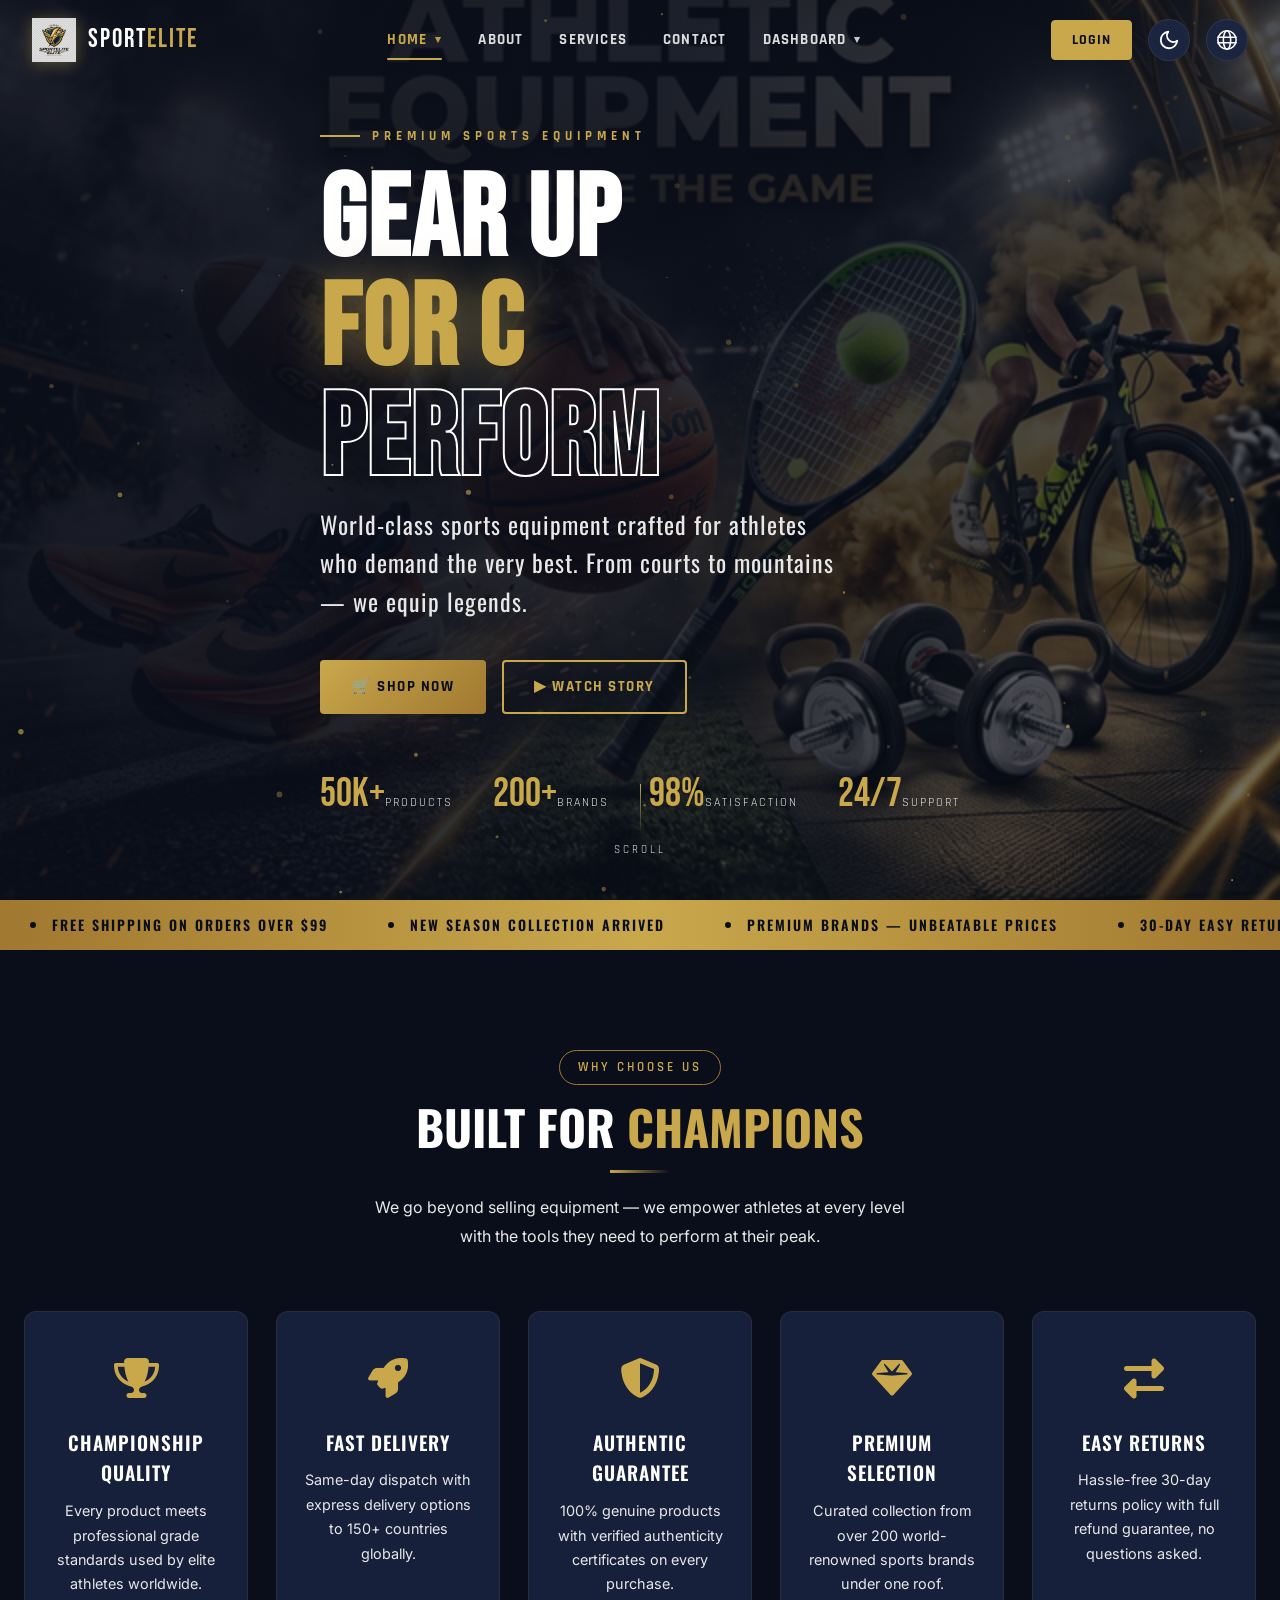
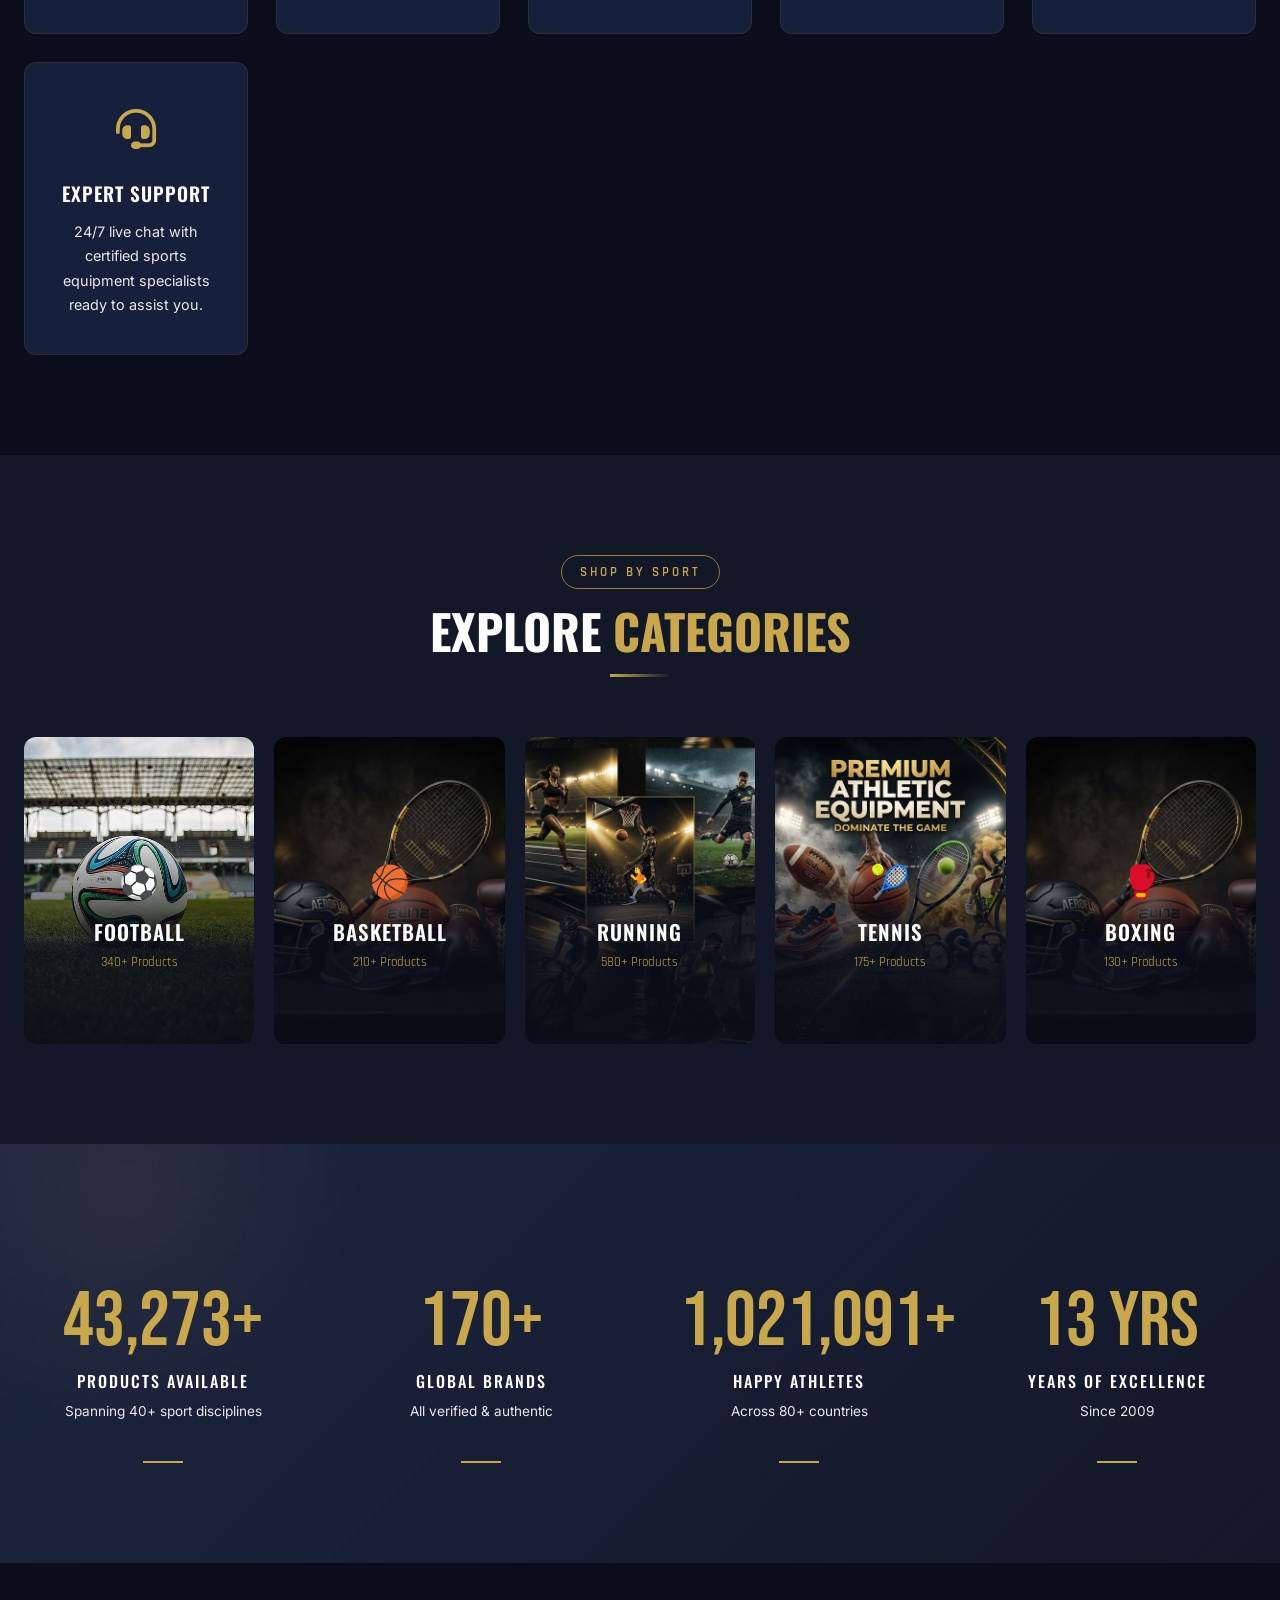
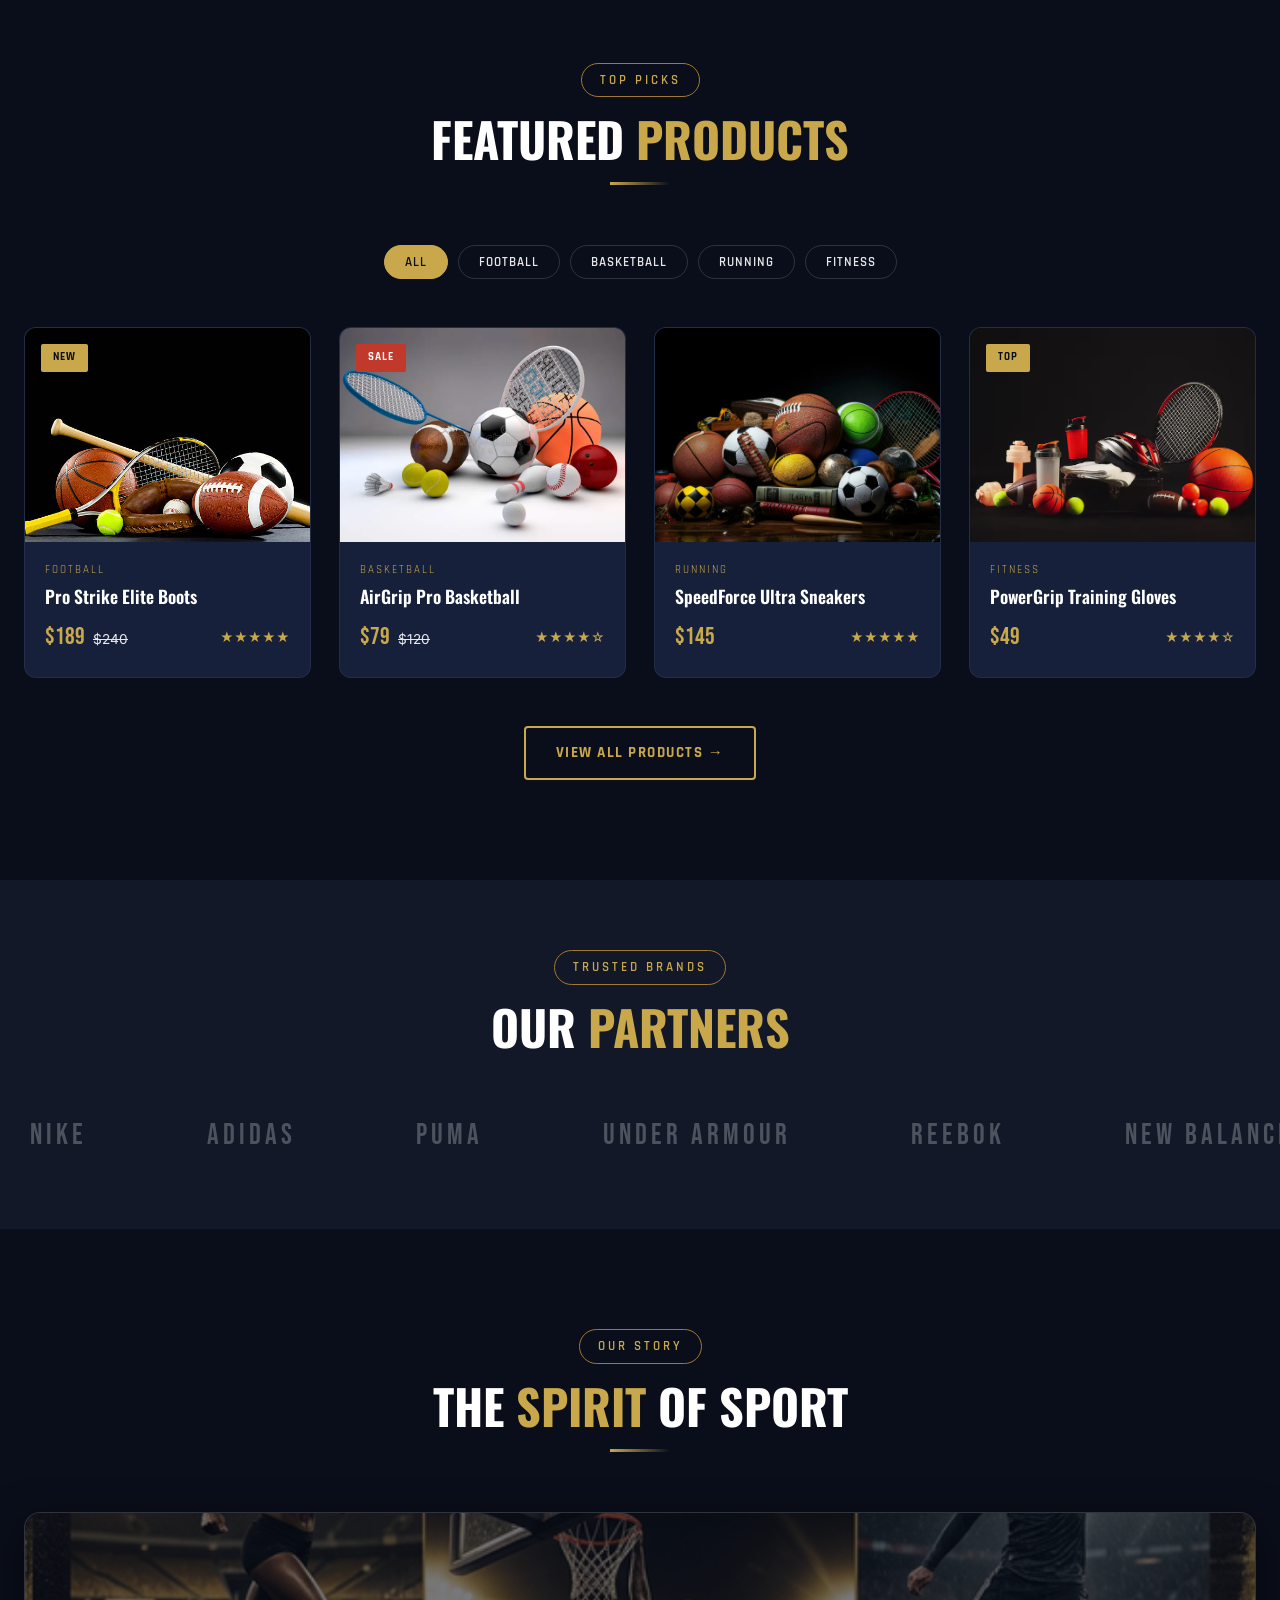
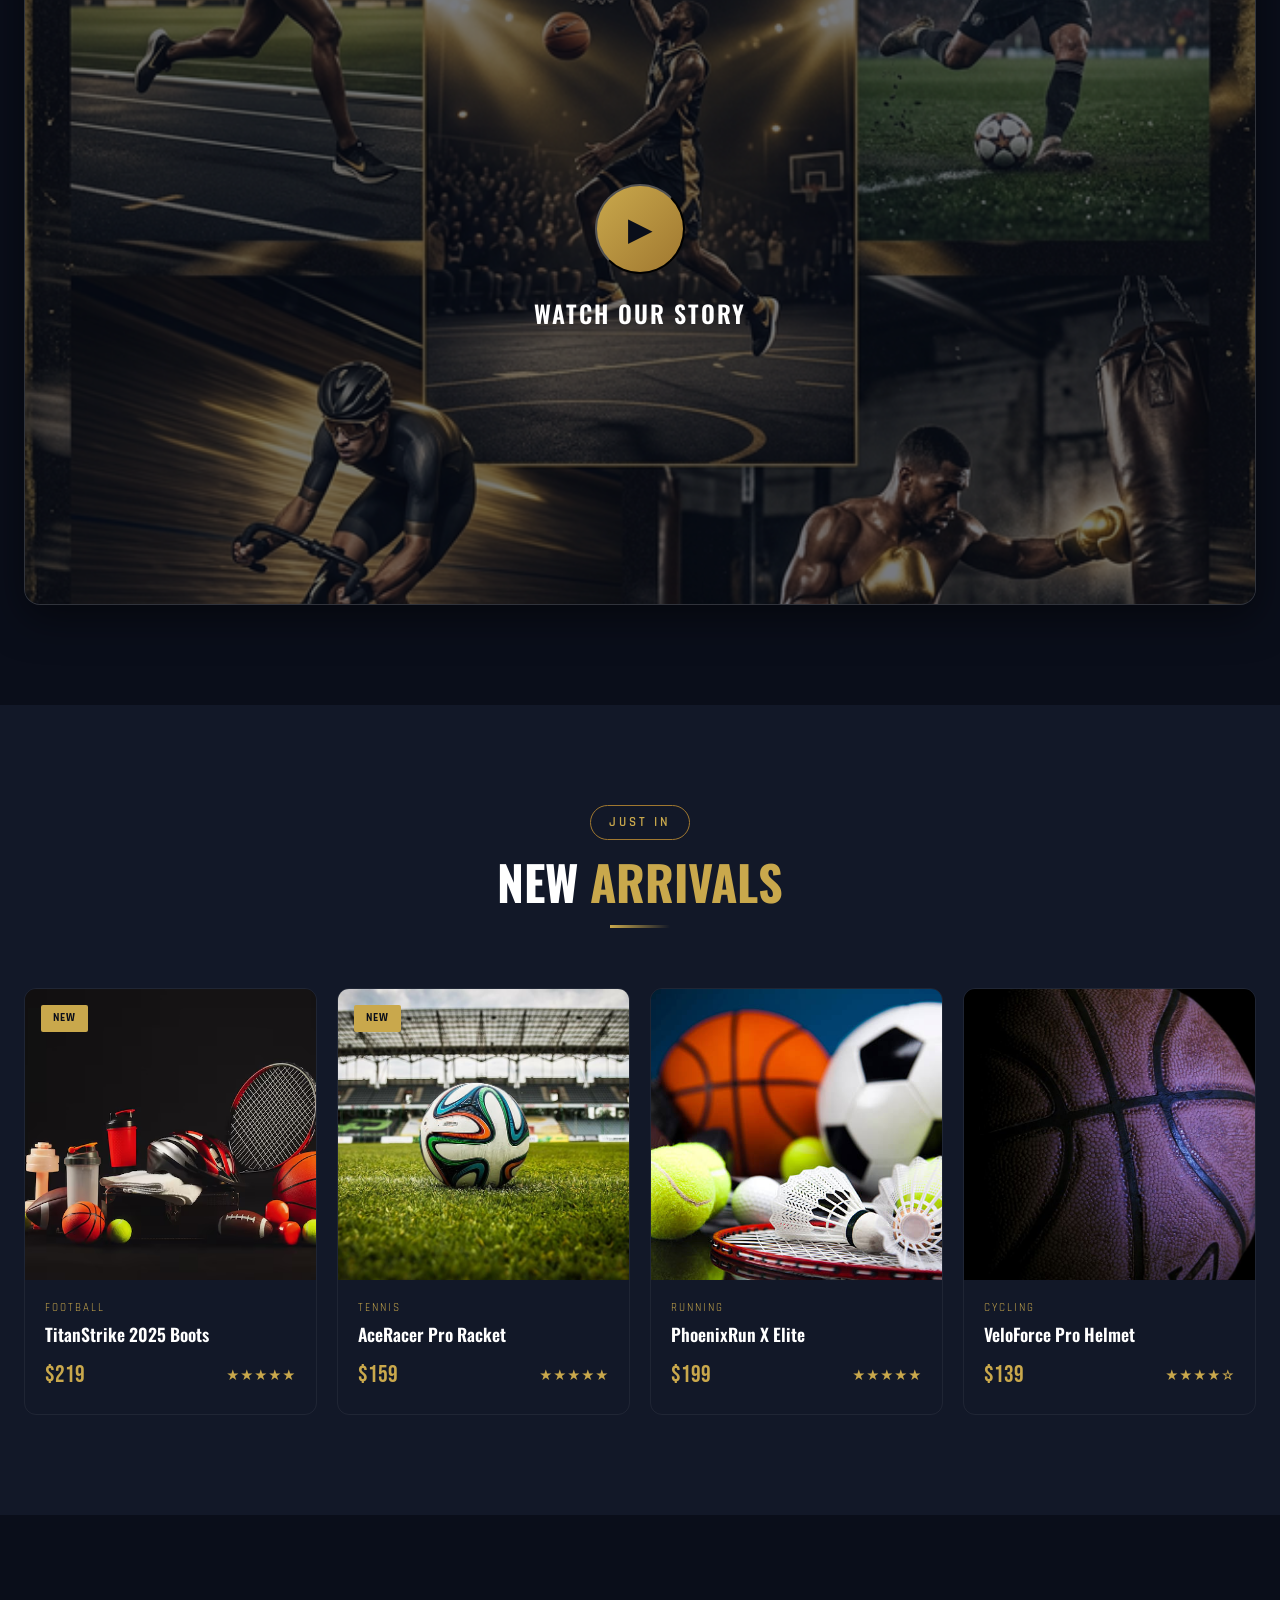
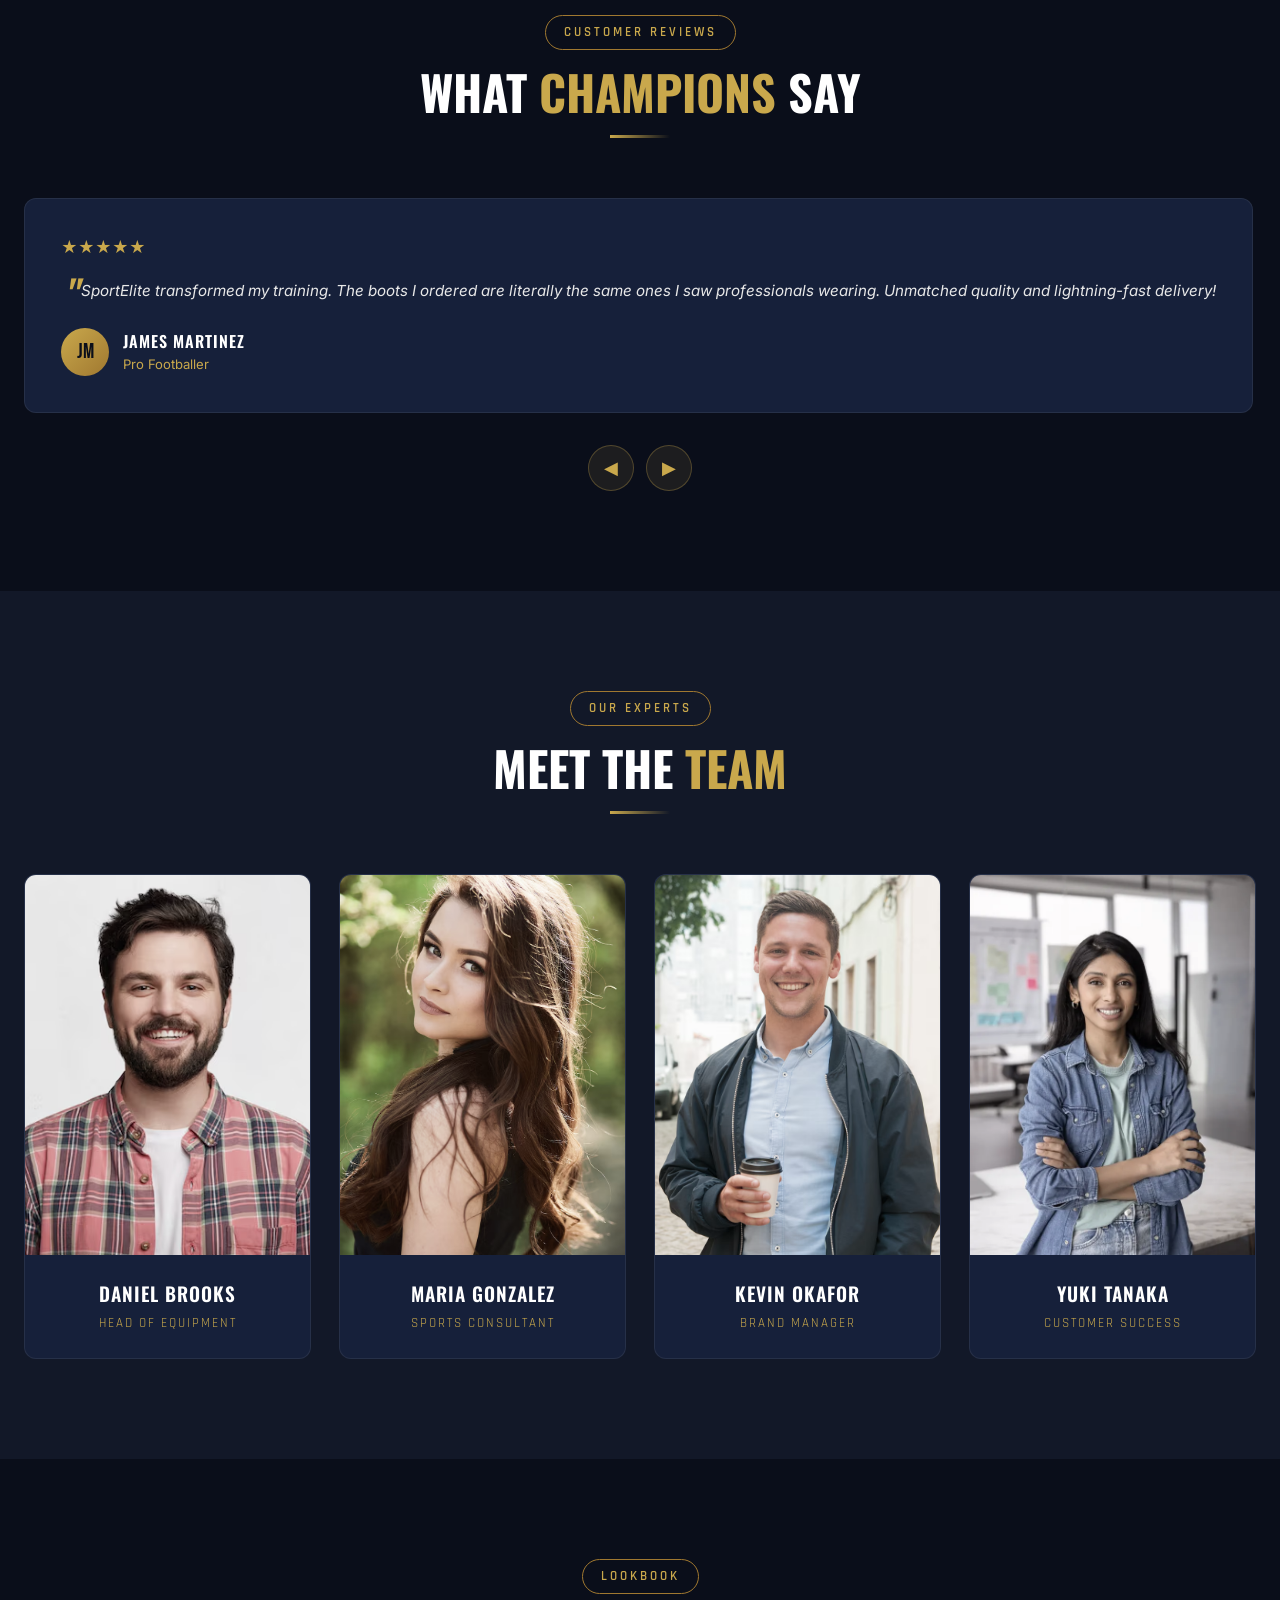
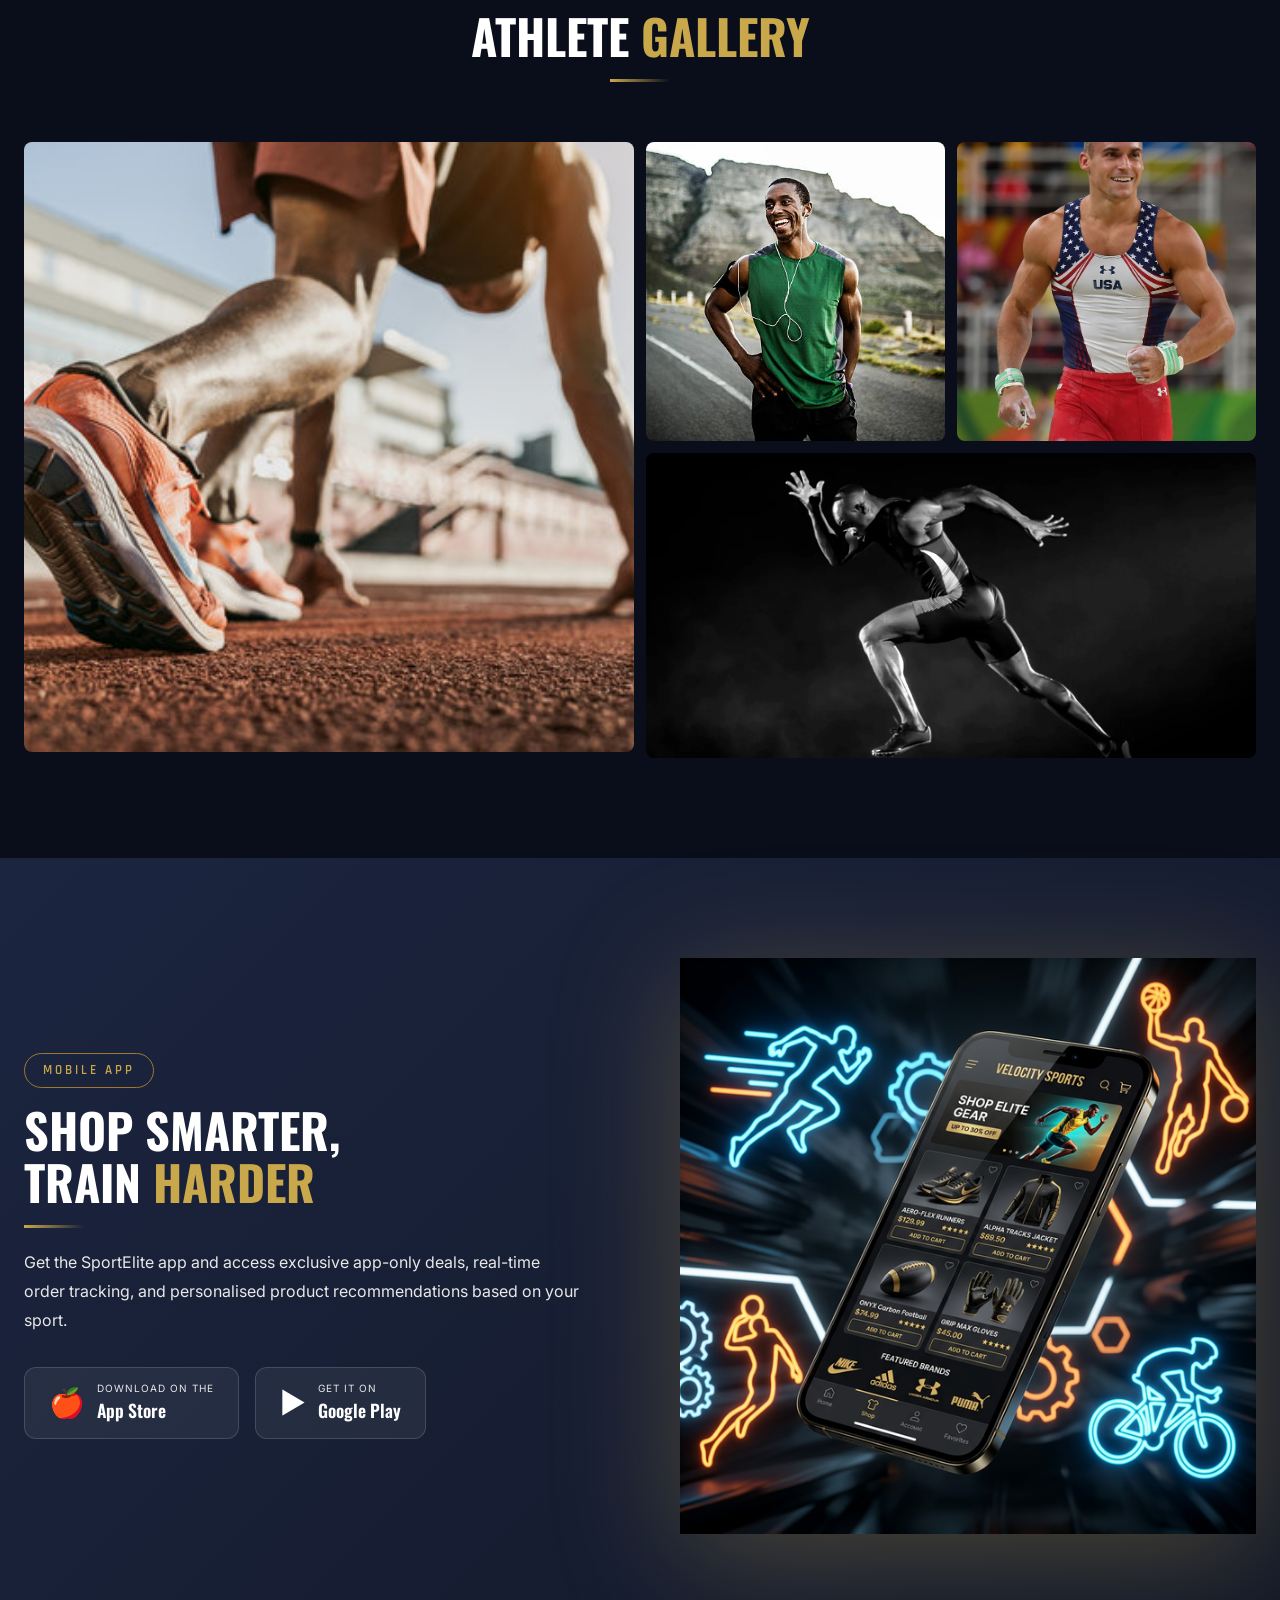
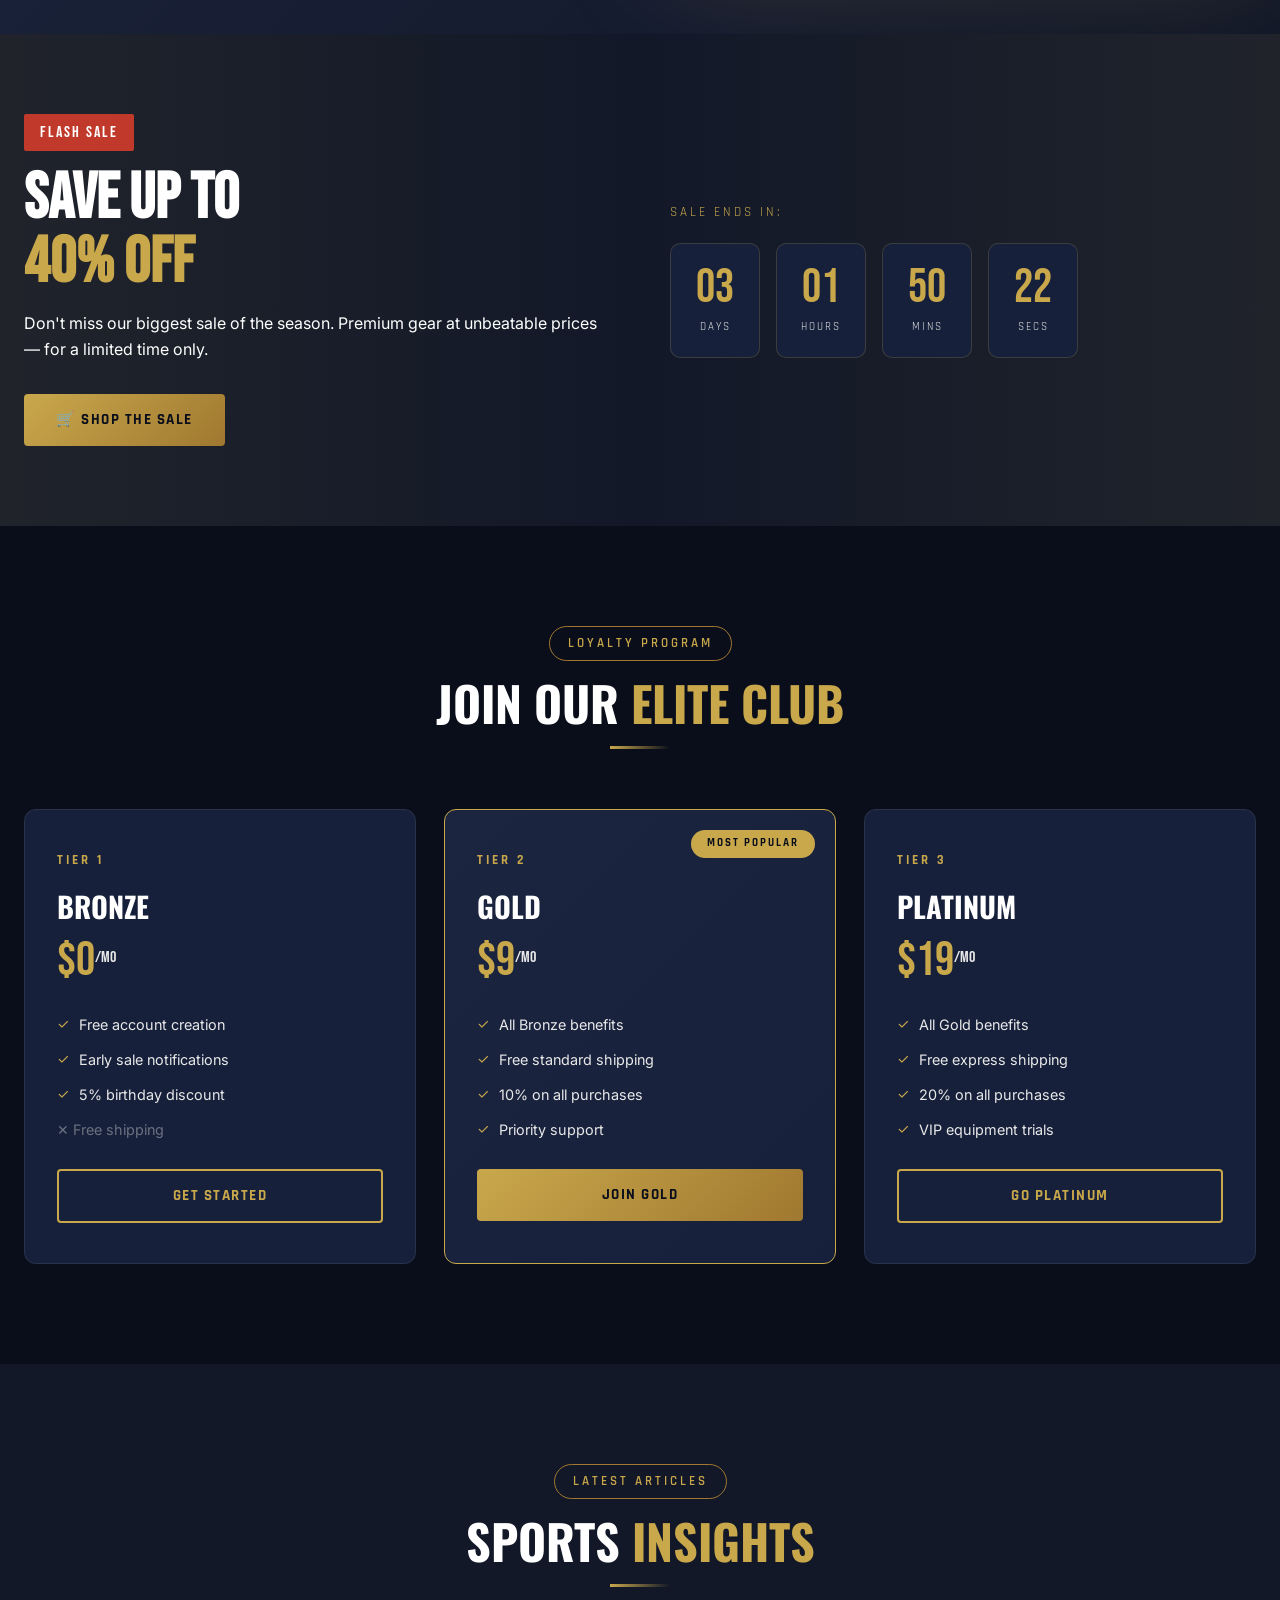
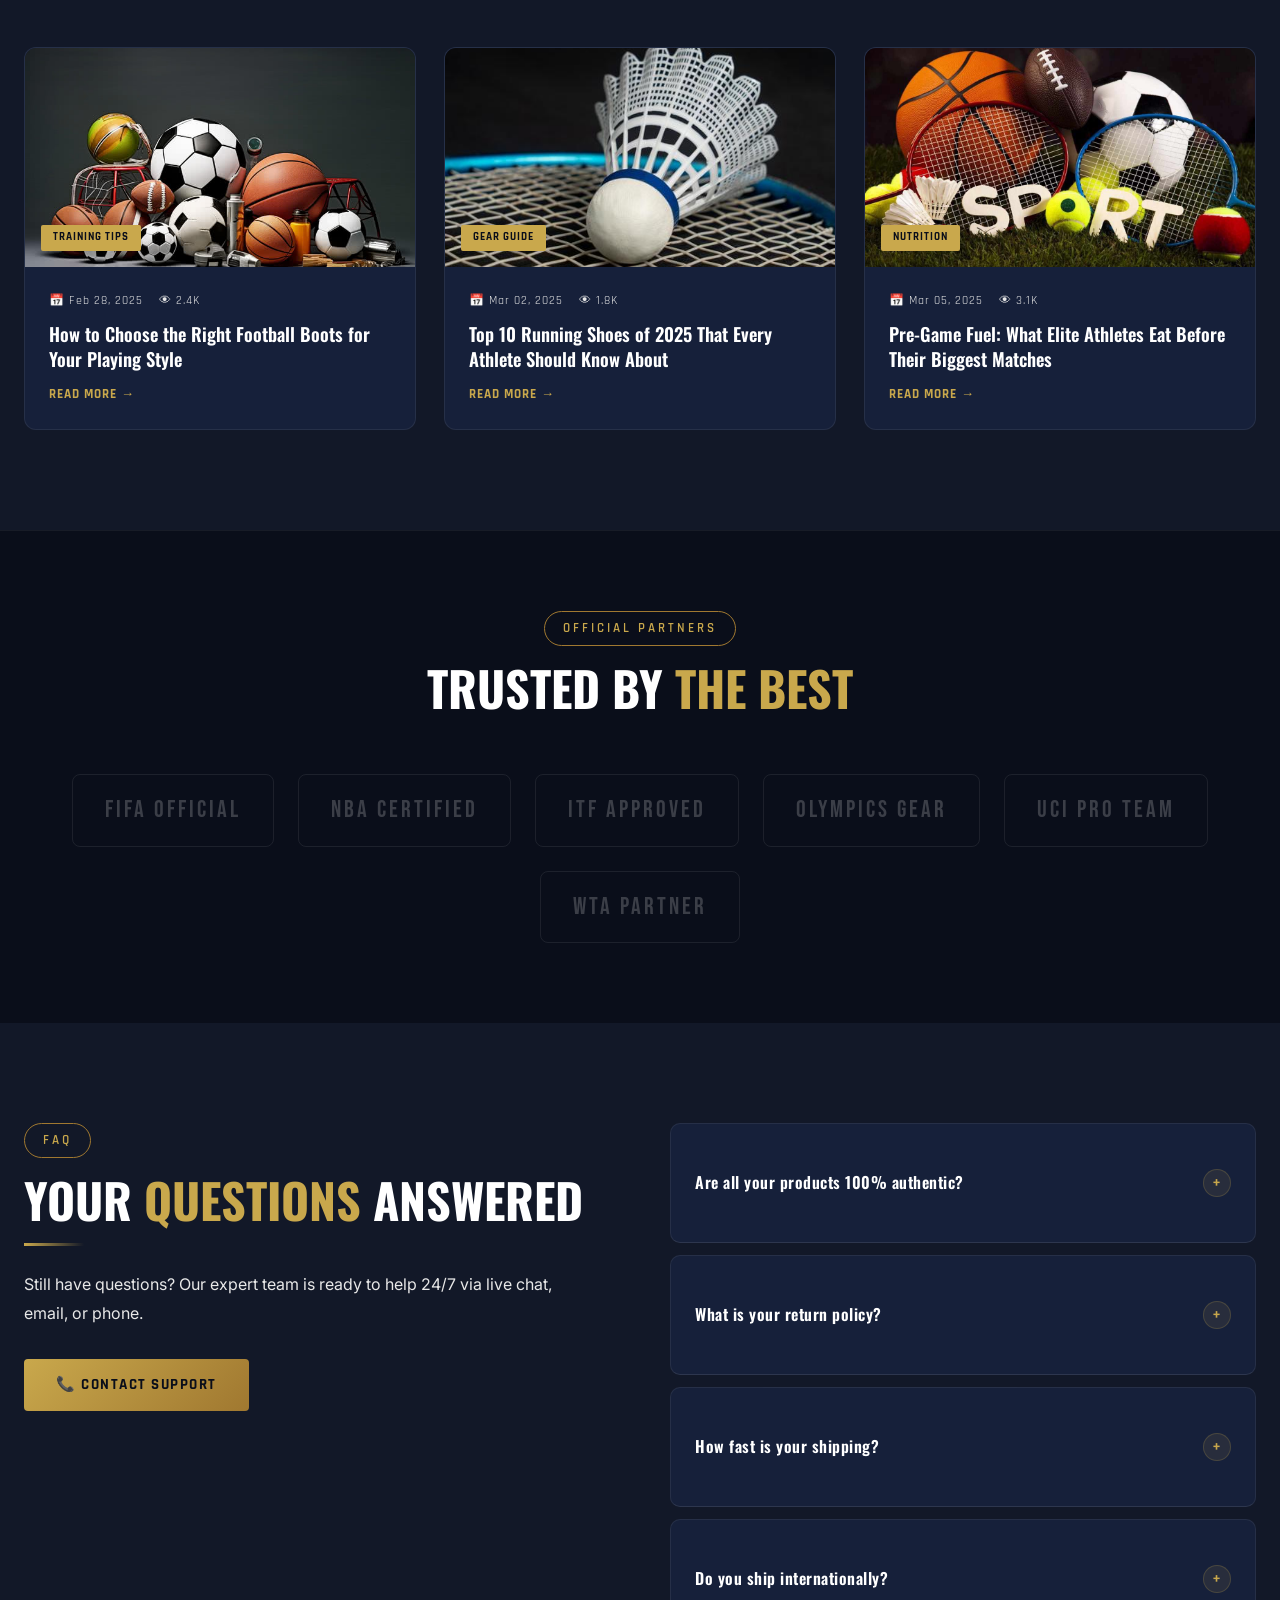
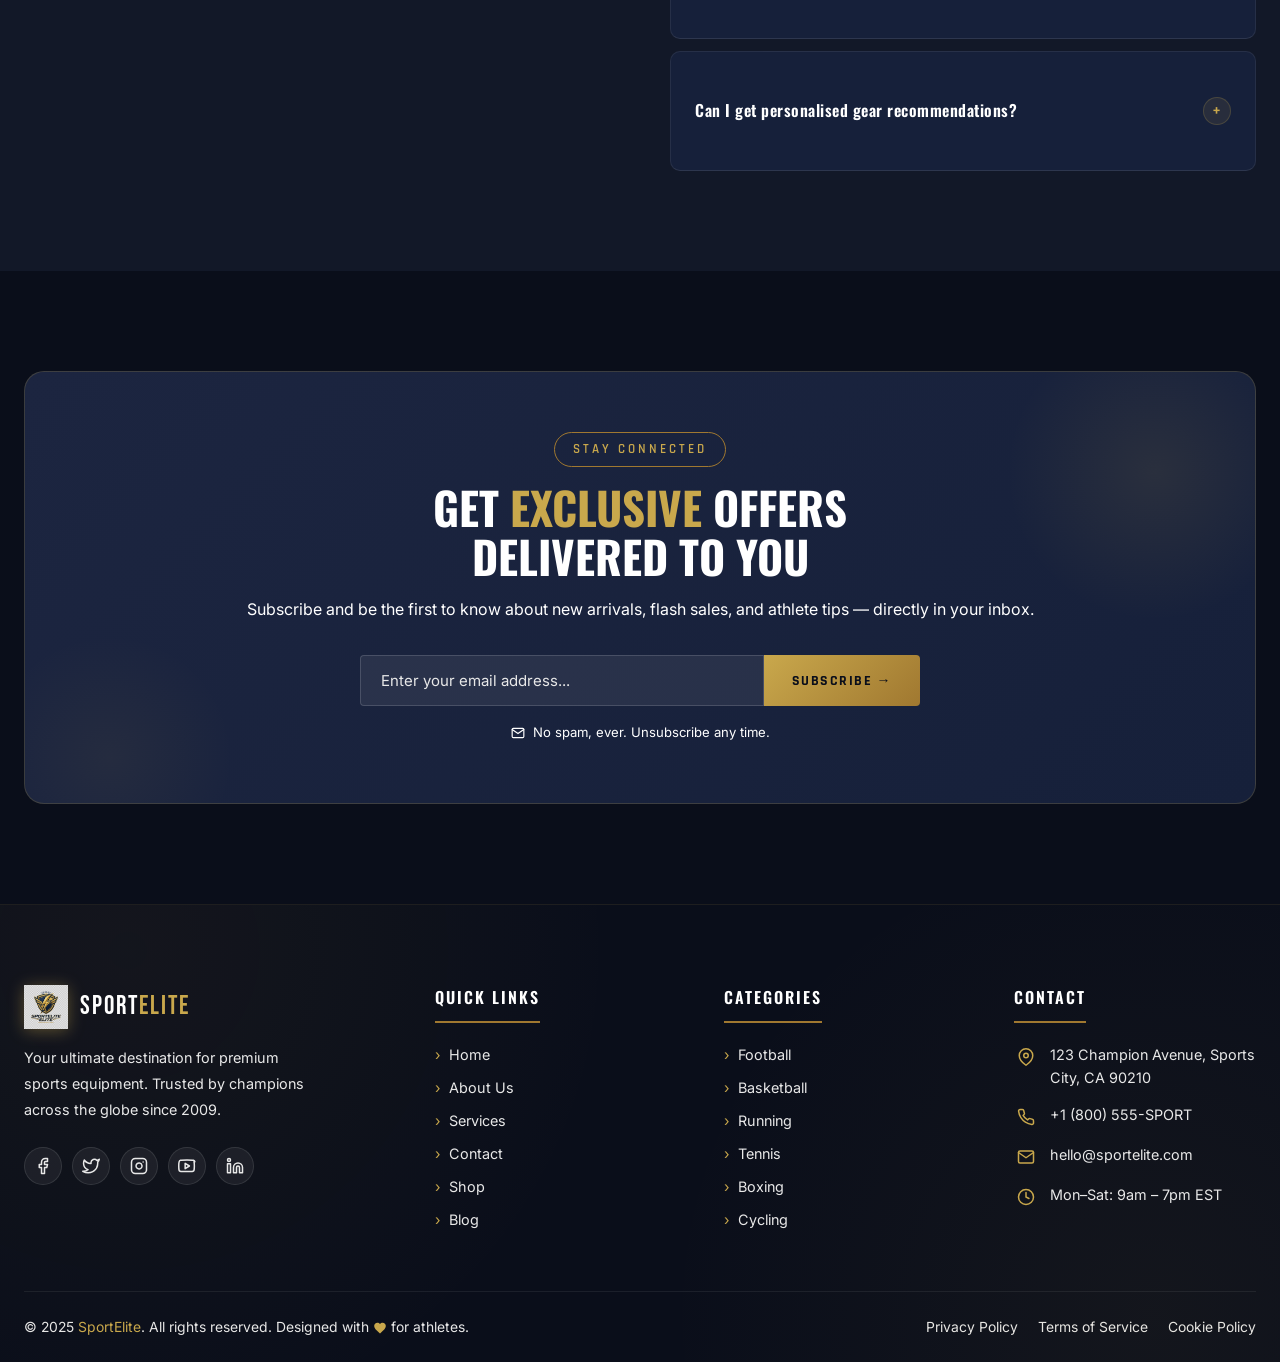
==== index.html @ 2f34c42e "Initial commit" ====
<!DOCTYPE html>
<html lang="en" dir="ltr">

<head>
  <meta charset="UTF-8" />
  <meta name="viewport" content="width=device-width, initial-scale=1.0" />
  <meta name="description"
    content="SportElite – Premium Sports Equipment Shop. Top-quality gear for every champion. Explore our world-class collection today." />
  <title>SportElite – Premium Sports Equipment</title>
  <!-- Google Fonts -->
  <link rel="preconnect" href="https://fonts.googleapis.com" />
  <link rel="preconnect" href="https://fonts.gstatic.com" crossorigin />
  <link rel="icon" type="image/png" href="images/favicon.png" />
  <!-- Font Awesome -->
  <link rel="stylesheet" href="https://cdnjs.cloudflare.com/ajax/libs/font-awesome/6.4.0/css/all.min.css" />
  <link rel="stylesheet" href="css/style.css" />
  <script src="js/theme.js"></script>
</head>

<body>

  <!-- ════════════════════════════════════════
     HEADER
════════════════════════════════════════ -->
  <header id="header">
    <div class="header-inner">

      <!-- Logo -->
      <a href="#" class="logo">
        <img src="images/logo.png" alt="SportElite Logo" />
        <span class="logo-text">Sport<span>Elite</span></span>
      </a>

      <!-- Desktop Nav -->
      <nav class="main-nav" aria-label="Main navigation">

        <!-- Home Dropdown -->
        <div class="nav-item">
          <a href="#hero" class="nav-link active">Home <span class="arrow">▾</span></a>
          <div class="dropdown">
            <a href="index.html">Home 1</a>
            <a href="index2.html">Home 2</a>
          </div>
        </div>

        <div class="nav-item"><a href="about.html" class="nav-link">About</a></div>
        <div class="nav-item"><a href="services.html" class="nav-link">Services</a></div>
        <div class="nav-item"><a href="contact.html" class="nav-link">Contact</a></div>

        <!-- Dashboard Dropdown -->
        <div class="nav-item">
          <a href="#" class="nav-link">Dashboard <span class="arrow">▾</span></a>
          <div class="dropdown">
            <a href="user-dashboard.html">User Dashboard</a>
            <a href="admin-dashboard.html">Admin Dashboard</a>
          </div>
        </div>
      </nav>

      <!-- Right: Globe -->
      <div class="header-actions">
        <a href="login.html" class="login-btn">Login</a>
        <button class="theme-toggle" id="theme-toggle" aria-label="Toggle Dark/Light Theme" title="Toggle Dark/Light Theme">
          <svg class="sun-icon" xmlns="http://www.w3.org/2000/svg" width="22" height="22" viewBox="0 0 24 24" fill="none"
            stroke="currentColor" stroke-width="2" stroke-linecap="round" stroke-linejoin="round">
            <circle cx="12" cy="12" r="5" />
            <line x1="12" y1="1" x2="12" y2="3" />
            <line x1="12" y1="21" x2="12" y2="23" />
            <line x1="4.22" y1="4.22" x2="5.64" y2="5.64" />
            <line x1="18.36" y1="18.36" x2="19.78" y2="19.78" />
            <line x1="1" y1="12" x2="3" y2="12" />
            <line x1="21" y1="12" x2="23" y2="12" />
            <line x1="4.22" y1="19.78" x2="5.64" y2="18.36" />
            <line x1="18.36" y1="5.64" x2="19.78" y2="4.22" />
          </svg>
          <svg class="moon-icon" xmlns="http://www.w3.org/2000/svg" width="22" height="22" viewBox="0 0 24 24" fill="none"
            stroke="currentColor" stroke-width="2" stroke-linecap="round" stroke-linejoin="round">
            <path d="M21 12.79A9 9 0 1 1 11.21 3 7 7 0 0 0 21 12.79z" />
          </svg>
        </button>
        <button class="globe-btn" id="globe-btn" aria-label="Toggle RTL/LTR direction" title="Toggle RTL/LTR">
          <svg xmlns="http://www.w3.org/2000/svg" width="22" height="22" viewBox="0 0 24 24" fill="none"
            stroke="currentColor" stroke-width="1.7" stroke-linecap="round" stroke-linejoin="round">
            <circle cx="12" cy="12" r="10" />
            <ellipse cx="12" cy="12" rx="4" ry="10" />
            <line x1="2" y1="9" x2="22" y2="9" />
            <line x1="2" y1="15" x2="22" y2="15" />
          </svg>
          <span class="dir-label" id="dir-label">LTR</span>
        </button>
        <button class="hamburger" id="hamburger" aria-label="Open menu" aria-expanded="false">
          <span></span><span></span><span></span>
        </button>
      </div>
    </div>
  </header>

  <!-- Mobile Nav -->
  <div class="mobile-overlay" id="mobile-overlay"></div>
  <nav class="mobile-nav" id="mobile-nav" aria-label="Mobile navigation">
    <div class="mobile-nav-item">
      <span class="mobile-nav-link" data-toggle="#mob-home-dd">Home <span class="arrow">▾</span></span>
      <div class="mobile-dropdown" id="mob-home-dd">
        <a href="index.html">Home 1</a>
        <a href="index2.html">Home 2</a>
      </div>
    </div>
    <div class="mobile-nav-item"><a href="about.html" class="mobile-nav-link">About</a></div>
    <div class="mobile-nav-item"><a href="services.html" class="mobile-nav-link">Services</a></div>
    <div class="mobile-nav-item"><a href="contact.html" class="mobile-nav-link">Contact</a></div>
    <div class="mobile-nav-item">
      <span class="mobile-nav-link" data-toggle="#mob-dash-dd">Dashboard <span class="arrow">▾</span></span>
      <div class="mobile-dropdown" id="mob-dash-dd">
        <a href="user-dashboard.html">User Dashboard</a>
        <a href="admin-dashboard.html">Admin Dashboard</a>
      </div>
    </div>

    <div class="mobile-nav-item" style="border-bottom: none;">
      <a href="login.html" class="mobile-login-btn">Login</a>
    </div>

  </nav>

  <!-- ════════════════════════════════════════
     SECTION 1 — HERO
════════════════════════════════════════ -->
  <section id="hero">
    <div class="hero-bg"></div>
    <canvas id="particles-canvas" style="position:absolute;inset:0;z-index:1;width:100%;height:100%;"></canvas>

    <div class="container hero-content">
      <p class="hero-eyebrow reveal">Premium Sports Equipment</p>
      <h1 class="hero-title reveal reveal-delay-1">
        GEAR UP <br />
        <span class="gold">FOR <span id="hero-typed">CHAMPIONS</span></span><br />
        <span class="outline">PERFORM</span>
      </h1>
      <p class="hero-subtitle reveal reveal-delay-2">
        World-class sports equipment crafted for athletes who demand the very best. From courts to mountains — we equip
        legends.
      </p>
      <div class="hero-actions reveal reveal-delay-3">
        <a href="#products" class="btn-primary">🛒 Shop Now</a>
        <a href="#video-section" class="btn-outline">▶ Watch Story</a>
      </div>
      <div class="hero-stats reveal reveal-delay-4">
        <div class="hero-stat"><span class="num">50K+</span><span class="label">Products</span></div>
        <div class="hero-stat"><span class="num">200+</span><span class="label">Brands</span></div>
        <div class="hero-stat"><span class="num">98%</span><span class="label">Satisfaction</span></div>
        <div class="hero-stat"><span class="num">24/7</span><span class="label">Support</span></div>
      </div>
    </div>
    <div class="hero-scroll">
      <div class="scroll-line"></div>Scroll
    </div>
  </section>

  <!-- ════════════════════════════════════════
     SECTION 2 — TICKER / MARQUEE
════════════════════════════════════════ -->
  <div id="ticker" aria-hidden="true">
    <div class="ticker-track">
      <div class="ticker-item"><span class="dot"></span>FREE SHIPPING ON ORDERS OVER $99</div>
      <div class="ticker-item"><span class="dot"></span>NEW SEASON COLLECTION ARRIVED</div>
      <div class="ticker-item"><span class="dot"></span>PREMIUM BRANDS — UNBEATABLE PRICES</div>
      <div class="ticker-item"><span class="dot"></span>30-DAY EASY RETURNS</div>
      <div class="ticker-item"><span class="dot"></span>EXCLUSIVE MEMBER DISCOUNTS</div>
      <div class="ticker-item"><span class="dot"></span>OFFICIAL PARTNER OF ELITE ATHLETES</div>
      <!-- Duplicate for seamless loop -->
      <div class="ticker-item"><span class="dot"></span>FREE SHIPPING ON ORDERS OVER $99</div>
      <div class="ticker-item"><span class="dot"></span>NEW SEASON COLLECTION ARRIVED</div>
      <div class="ticker-item"><span class="dot"></span>PREMIUM BRANDS — UNBEATABLE PRICES</div>
      <div class="ticker-item"><span class="dot"></span>30-DAY EASY RETURNS</div>
      <div class="ticker-item"><span class="dot"></span>EXCLUSIVE MEMBER DISCOUNTS</div>
      <div class="ticker-item"><span class="dot"></span>OFFICIAL PARTNER OF ELITE ATHLETES</div>
    </div>
  </div>

  <!-- ════════════════════════════════════════
     SECTION 3 — FEATURE HIGHLIGHTS
════════════════════════════════════════ -->
  <section id="features">
    <div class="container">
      <div class="section-header">
        <span class="section-tag">Why Choose Us</span>
        <h2 class="section-title">Built For <span>Champions</span></h2>
        <div class="gold-line"></div>
        <p class="section-desc">We go beyond selling equipment — we empower athletes at every level with the tools they
          need to perform at their peak.</p>
      </div>
      <div class="features-grid">
        <div class="feature-card reveal"><span class="feature-icon"><i class="fa-solid fa-trophy"></i></span>
          <h3>Championship Quality</h3>
          <p>Every product meets professional grade standards used by elite athletes worldwide.</p>
        </div>
        <div class="feature-card reveal reveal-delay-1"><span class="feature-icon"><i
              class="fa-solid fa-rocket"></i></span>
          <h3>Fast Delivery</h3>
          <p>Same-day dispatch with express delivery options to 150+ countries globally.</p>
        </div>
        <div class="feature-card reveal reveal-delay-2"><span class="feature-icon"><i
              class="fa-solid fa-shield-halved"></i></span>
          <h3>Authentic Guarantee</h3>
          <p>100% genuine products with verified authenticity certificates on every purchase.</p>
        </div>
        <div class="feature-card reveal reveal-delay-3"><span class="feature-icon"><i
              class="fa-solid fa-gem"></i></span>
          <h3>Premium Selection</h3>
          <p>Curated collection from over 200 world-renowned sports brands under one roof.</p>
        </div>
        <div class="feature-card reveal reveal-delay-4"><span class="feature-icon"><i
              class="fa-solid fa-right-left"></i></span>
          <h3>Easy Returns</h3>
          <p>Hassle-free 30-day returns policy with full refund guarantee, no questions asked.</p>
        </div>
        <div class="feature-card reveal"><span class="feature-icon"><i class="fa-solid fa-headset"></i></span>
          <h3>Expert Support</h3>
          <p>24/7 live chat with certified sports equipment specialists ready to assist you.</p>
        </div>
      </div>
    </div>
  </section>

  <!-- ════════════════════════════════════════
     SECTION 4 — CATEGORY SHOWCASE
════════════════════════════════════════ -->
  <section id="categories">
    <div class="container">
      <div class="section-header">
        <span class="section-tag">Shop By Sport</span>
        <h2 class="section-title">Explore <span>Categories</span></h2>
        <div class="gold-line"></div>
      </div>
      <div class="categories-grid">
        <div class="category-card reveal">
          <img src="images/s6.jpg" alt="Football" />
          <div class="category-overlay">
            <span class="category-icon">⚽</span>
            <div class="category-name">Football</div>
            <div class="category-count">340+ Products</div>
            <a href="#" class="category-btn">Shop Now</a>
          </div>
        </div>
        <div class="category-card reveal reveal-delay-1">
          <img src="images/products-showcase.png" alt="Basketball" />
          <div class="category-overlay">
            <span class="category-icon">🏀</span>
            <div class="category-name">Basketball</div>
            <div class="category-count">210+ Products</div>
            <a href="#" class="category-btn">Shop Now</a>
          </div>
        </div>
        <div class="category-card reveal reveal-delay-2">
          <img src="images/gallery.png" alt="Running" />
          <div class="category-overlay">
            <span class="category-icon">🏃</span>
            <div class="category-name">Running</div>
            <div class="category-count">580+ Products</div>
            <a href="#" class="category-btn">Shop Now</a>
          </div>
        </div>
        <div class="category-card reveal reveal-delay-3">
          <img src="images/hero-banner.png" alt="Tennis" />
          <div class="category-overlay">
            <span class="category-icon">🎾</span>
            <div class="category-name">Tennis</div>
            <div class="category-count">175+ Products</div>
            <a href="#" class="category-btn">Shop Now</a>
          </div>
        </div>
        <div class="category-card reveal reveal-delay-4">
          <img src="images/products-showcase.png" alt="Boxing" />
          <div class="category-overlay">
            <span class="category-icon">🥊</span>
            <div class="category-name">Boxing</div>
            <div class="category-count">130+ Products</div>
            <a href="#" class="category-btn">Shop Now</a>
          </div>
        </div>
      </div>
    </div>
  </section>

  <!-- ════════════════════════════════════════
     SECTION 5 — STATS COUNTER
════════════════════════════════════════ -->
  <section id="stats">
    <div class="container">
      <div class="stats-grid">
        <div class="stat-card reveal">
          <span class="stat-number" data-target="50000" data-suffix="+">0</span>
          <div class="stat-label">Products Available</div>
          <div class="stat-desc">Spanning 40+ sport disciplines</div>
        </div>
        <div class="stat-card reveal reveal-delay-1">
          <span class="stat-number" data-target="200" data-suffix="+">0</span>
          <div class="stat-label">Global Brands</div>
          <div class="stat-desc">All verified & authentic</div>
        </div>
        <div class="stat-card reveal reveal-delay-2">
          <span class="stat-number" data-target="1200000" data-suffix="+">0</span>
          <div class="stat-label">Happy Athletes</div>
          <div class="stat-desc">Across 80+ countries</div>
        </div>
        <div class="stat-card reveal reveal-delay-3">
          <span class="stat-number" data-target="15" data-suffix=" Yrs">0</span>
          <div class="stat-label">Years of Excellence</div>
          <div class="stat-desc">Since 2009</div>
        </div>
      </div>
    </div>
  </section>

  <!-- ════════════════════════════════════════
     SECTION 6 — FEATURED PRODUCTS
════════════════════════════════════════ -->
  <section id="products">
    <div class="container">
      <div class="section-header">
        <span class="section-tag">Top Picks</span>
        <h2 class="section-title">Featured <span>Products</span></h2>
        <div class="gold-line"></div>
      </div>
      <div class="products-filter">
        <button class="filter-btn active" data-filter="all">All</button>
        <button class="filter-btn" data-filter="football">Football</button>
        <button class="filter-btn" data-filter="basketball">Basketball</button>
        <button class="filter-btn" data-filter="running">Running</button>
        <button class="filter-btn" data-filter="fitness">Fitness</button>
      </div>
      <div class="products-grid">
        <!-- Card 1 -->
        <div class="product-card reveal" data-cat="football">
          <span class="product-badge">New</span>
          <div class="product-img">
            <img src="images/s2.jpg" alt="Pro Football Boots" loading="lazy" />
            <div class="product-actions">
              <button class="product-action-btn">🛒 Add to Cart</button>
              <button class="product-action-btn" style="flex:0;padding:12px 14px;">♡</button>
            </div>
          </div>
          <div class="product-info">
            <div class="product-category">Football</div>
            <div class="product-name">Pro Strike Elite Boots</div>
            <div class="product-footer">
              <div><span class="product-price">$189</span><span class="product-old-price">$240</span></div>
              <div class="product-rating">★★★★★</div>
            </div>
          </div>
        </div>
        <!-- Card 2 -->
        <div class="product-card reveal reveal-delay-1" data-cat="basketball">
          <span class="product-badge sale">Sale</span>
          <div class="product-img">
            <img src="images/s3.webp" alt="Basketball" loading="lazy" />
            <div class="product-actions">
              <button class="product-action-btn">🛒 Add to Cart</button>
              <button class="product-action-btn" style="flex:0;padding:12px 14px;">♡</button>
            </div>
          </div>
          <div class="product-info">
            <div class="product-category">Basketball</div>
            <div class="product-name">AirGrip Pro Basketball</div>
            <div class="product-footer">
              <div><span class="product-price">$79</span><span class="product-old-price">$120</span></div>
              <div class="product-rating">★★★★☆</div>
            </div>
          </div>
        </div>
        <!-- Card 3 -->
        <div class="product-card reveal reveal-delay-2" data-cat="running">
          <div class="product-img">
            <img src="images/s4.jpg" alt="Running Shoes" loading="lazy" />
            <div class="product-actions">
              <button class="product-action-btn">🛒 Add to Cart</button>
              <button class="product-action-btn" style="flex:0;padding:12px 14px;">♡</button>
            </div>
          </div>
          <div class="product-info">
            <div class="product-category">Running</div>
            <div class="product-name">SpeedForce Ultra Sneakers</div>
            <div class="product-footer">
              <div><span class="product-price">$145</span></div>
              <div class="product-rating">★★★★★</div>
            </div>
          </div>
        </div>
        <!-- Card 4 -->
        <div class="product-card reveal reveal-delay-3" data-cat="fitness">
          <span class="product-badge">Top</span>
          <div class="product-img">
            <img src="images/s5.avif" alt="Fitness Gloves" loading="lazy" />
            <div class="product-actions">
              <button class="product-action-btn">🛒 Add to Cart</button>
              <button class="product-action-btn" style="flex:0;padding:12px 14px;">♡</button>
            </div>
          </div>
          <div class="product-info">
            <div class="product-category">Fitness</div>
            <div class="product-name">PowerGrip Training Gloves</div>
            <div class="product-footer">
              <div><span class="product-price">$49</span></div>
              <div class="product-rating">★★★★☆</div>
            </div>
          </div>
        </div>
      </div>
      <div style="text-align:center;margin-top:48px;">
        <a href="#" class="btn-outline reveal">View All Products →</a>
      </div>
    </div>
  </section>

  <!-- ════════════════════════════════════════
     SECTION 7 — BRAND LOGOS MARQUEE
════════════════════════════════════════ -->
  <section id="brands">
    <div class="container" style="margin-bottom:24px;">
      <div class="section-header">
        <span class="section-tag">Trusted Brands</span>
        <h2 class="section-title">Our <span>Partners</span></h2>
      </div>
    </div>
    <div aria-hidden="true">
      <div class="brands-track">
        <div class="brand-logo">NIKE</div>
        <div class="brand-logo">ADIDAS</div>
        <div class="brand-logo">PUMA</div>
        <div class="brand-logo">UNDER ARMOUR</div>
        <div class="brand-logo">REEBOK</div>
        <div class="brand-logo">NEW BALANCE</div>
        <div class="brand-logo">ASICS</div>
        <div class="brand-logo">WILSON</div>
        <div class="brand-logo">SPALDING</div>
        <div class="brand-logo">MIZUNO</div>
        <!-- duplicate -->
        <div class="brand-logo">NIKE</div>
        <div class="brand-logo">ADIDAS</div>
        <div class="brand-logo">PUMA</div>
        <div class="brand-logo">UNDER ARMOUR</div>
        <div class="brand-logo">REEBOK</div>
        <div class="brand-logo">NEW BALANCE</div>
        <div class="brand-logo">ASICS</div>
        <div class="brand-logo">WILSON</div>
        <div class="brand-logo">SPALDING</div>
        <div class="brand-logo">MIZUNO</div>
      </div>
    </div>
  </section>

  <!-- ════════════════════════════════════════
     SECTION 8 — VIDEO SECTION
════════════════════════════════════════ -->
  <section id="video-section">
    <div class="container">
      <div class="section-header">
        <span class="section-tag">Our Story</span>
        <h2 class="section-title">The <span>Spirit</span> of Sport</h2>
        <div class="gold-line"></div>
      </div>
      <div class="video-wrapper reveal">
        <img src="images/gallery.png" alt="Video thumbnail" />
        <div class="video-overlay">
          <button class="play-btn" onclick="alert('Video player would open here.')">▶</button>
          <div class="video-label">Watch Our Story</div>
        </div>
      </div>
    </div>
  </section>

  <!-- ════════════════════════════════════════
     SECTION 9 — NEW ARRIVALS SLIDER
════════════════════════════════════════ -->
  <section id="new-arrivals">
    <div class="container">
      <div class="section-header">
        <span class="section-tag">Just In</span>
        <h2 class="section-title">New <span>Arrivals</span></h2>
        <div class="gold-line"></div>
      </div>
      <style>
        .arrivals-grid-custom {
          display: grid;
          grid-template-columns: repeat(4, 1fr);
          gap: 20px;
          margin-top: 30px;
        }

        .arrivals-grid-custom .arrival-card {
          width: 100%;
          border: 1px solid rgba(255, 255, 255, 0.06);
          border-radius: var(--radius);
          background: var(--navy-card);
          transition: var(--transition);
        }

        .arrivals-grid-custom .arrival-card:hover {
          border-color: rgba(201, 168, 76, 0.3);
          transform: translateY(-4px);
        }

        .arrivals-grid-custom .product-img {
          aspect-ratio: 1/1;
          /* ensuring uniform and decent size */
        }

        @media (max-width: 1200px) {
          .arrivals-grid-custom {
            grid-template-columns: repeat(4, 1fr);
          }
        }

        @media (max-width: 992px) {
          .arrivals-grid-custom {
            grid-template-columns: repeat(3, 1fr);
          }
        }

        @media (max-width: 768px) {
          .arrivals-grid-custom {
            grid-template-columns: repeat(2, 1fr);
          }
        }

        @media (max-width: 480px) {
          .arrivals-grid-custom {
            grid-template-columns: repeat(1, 1fr);
          }
        }
      </style>
      <div class="arrivals-grid-custom">
        <div class="arrival-card product-card" data-cat="all">
          <span class="product-badge">New</span>
          <div class="product-img"><img src="images/s5.avif" alt="New arrival 1" loading="lazy" /></div>
          <div class="product-info">
            <div class="product-category">Football</div>
            <div class="product-name">TitanStrike 2025 Boots</div>
            <div class="product-footer"><span class="product-price">$219</span>
              <div class="product-rating">★★★★★</div>
            </div>
          </div>
        </div>
        <div class="arrival-card product-card" data-cat="all">
          <span class="product-badge">New</span>
          <div class="product-img"><img src="images/s6.jpg" alt="New arrival 2" loading="lazy" /></div>
          <div class="product-info">
            <div class="product-category">Tennis</div>
            <div class="product-name">AceRacer Pro Racket</div>
            <div class="product-footer"><span class="product-price">$159</span>
              <div class="product-rating">★★★★★</div>
            </div>
          </div>
        </div>
        <div class="arrival-card product-card" data-cat="all">
          <div class="product-img"><img src="images/s7.jpg" alt="New arrival 3" loading="lazy" /></div>
          <div class="product-info">
            <div class="product-category">Running</div>
            <div class="product-name">PhoenixRun X Elite</div>
            <div class="product-footer"><span class="product-price">$199</span>
              <div class="product-rating">★★★★★</div>
            </div>
          </div>
        </div>
        <div class="arrival-card product-card" data-cat="all">
          <div class="product-img"><img src="images/s8.jpg" alt="New arrival 4" loading="lazy" /></div>
          <div class="product-info">
            <div class="product-category">Cycling</div>
            <div class="product-name">VeloForce Pro Helmet</div>
            <div class="product-footer"><span class="product-price">$139</span>
              <div class="product-rating">★★★★☆</div>
            </div>
          </div>
        </div>
      </div>
    </div>
  </section>

  <!-- ════════════════════════════════════════
     SECTION 10 — TESTIMONIALS
════════════════════════════════════════ -->
  <section id="testimonials">
    <div class="container">
      <div class="section-header">
        <span class="section-tag">Customer Reviews</span>
        <h2 class="section-title">What <span>Champions</span> Say</h2>
        <div class="gold-line"></div>
      </div>
      <div class="testimonials-container">
        <div class="testimonials-track" id="testi-track">
          <div class="testi-card">
            <div class="testi-stars">★★★★★</div>
            <p class="testi-text">SportElite transformed my training. The boots I ordered are literally the same ones I
              saw professionals wearing. Unmatched quality and lightning-fast delivery!</p>
            <div class="testi-author">
              <div class="testi-avatar">JM</div>
              <div>
                <div class="testi-name">James Martinez</div>
                <div class="testi-role">Pro Footballer</div>
              </div>
            </div>
          </div>
          <div class="testi-card">
            <div class="testi-stars">★★★★★</div>
            <p class="testi-text">I've ordered from dozens of sports stores. None of them come close to SportElite —
              authentic gear, amazing prices, and customer service that actually cares.</p>
            <div class="testi-author">
              <div class="testi-avatar">SK</div>
              <div>
                <div class="testi-name">Sarah Kim</div>
                <div class="testi-role">Marathon Runner</div>
              </div>
            </div>
          </div>
          <div class="testi-card">
            <div class="testi-stars">★★★★★</div>
            <p class="testi-text">The racket I purchased helped me win my regional tournament! Quality is just
              outstanding. Will definitely be a lifetime customer of SportElite.</p>
            <div class="testi-author">
              <div class="testi-avatar">AR</div>
              <div>
                <div class="testi-name">Ahmed Raza</div>
                <div class="testi-role">Tennis Champion</div>
              </div>
            </div>
          </div>
          <div class="testi-card">
            <div class="testi-stars">★★★★☆</div>
            <p class="testi-text">Absolutely love the gear I received. Fast shipping, secure packaging, and the gloves
              feel premium. Highly recommend to any serious athlete!</p>
            <div class="testi-author">
              <div class="testi-avatar">LC</div>
              <div>
                <div class="testi-name">Lisa Chen</div>
                <div class="testi-role">CrossFit Trainer</div>
              </div>
            </div>
          </div>
        </div>
      </div>
      <div class="slider-controls" style="margin-top:32px;">
        <button class="slider-btn" id="testi-prev">◀</button>
        <button class="slider-btn" id="testi-next">▶</button>
      </div>
    </div>
  </section>

  <!-- ════════════════════════════════════════
     SECTION 11 — TEAM
════════════════════════════════════════ -->
  <section id="team">
    <div class="container">
      <div class="section-header">
        <span class="section-tag">Our Experts</span>
        <h2 class="section-title">Meet The <span>Team</span></h2>
        <div class="gold-line"></div>
      </div>
      <div class="team-grid">
        <div class="team-card reveal">
          <div class="team-img">
            <img src="images/m1.avif" alt="Coach Daniel" loading="lazy" />
            <div class="team-social">
              <a href="#" class="team-social-link">𝕏</a>
              <a href="#" class="team-social-link">in</a>
              <a href="#" class="team-social-link">📸</a>
            </div>
          </div>
          <div class="team-info">
            <div class="team-name">Daniel Brooks</div>
            <div class="team-role">Head of Equipment</div>
          </div>
        </div>
        <div class="team-card reveal reveal-delay-1">
          <div class="team-img">
            <img src="images/f1.avif" alt="Coach Maria" loading="lazy" />
            <div class="team-social">
              <a href="#" class="team-social-link">𝕏</a>
              <a href="#" class="team-social-link">in</a>
              <a href="#" class="team-social-link">📸</a>
            </div>
          </div>
          <div class="team-info">
            <div class="team-name">Maria Gonzalez</div>
            <div class="team-role">Sports Consultant</div>
          </div>
        </div>
        <div class="team-card reveal reveal-delay-2">
          <div class="team-img">
            <img src="images/m2.avif" alt="Coach Kevin" loading="lazy" />
            <div class="team-social">
              <a href="#" class="team-social-link">𝕏</a>
              <a href="#" class="team-social-link">in</a>
              <a href="#" class="team-social-link">📸</a>
            </div>
          </div>
          <div class="team-info">
            <div class="team-name">Kevin Okafor</div>
            <div class="team-role">Brand Manager</div>
          </div>
        </div>
        <div class="team-card reveal reveal-delay-3">
          <div class="team-img">
            <img src="images/f2.webp" alt="Coach Yuki" loading="lazy" />
            <div class="team-social">
              <a href="#" class="team-social-link">𝕏</a>
              <a href="#" class="team-social-link">in</a>
              <a href="#" class="team-social-link">📸</a>
            </div>
          </div>
          <div class="team-info">
            <div class="team-name">Yuki Tanaka</div>
            <div class="team-role">Customer Success</div>
          </div>
        </div>
      </div>
    </div>
  </section>

  <!-- ════════════════════════════════════════
     SECTION 12 — GALLERY / LOOKBOOK
════════════════════════════════════════ -->
  <section id="gallery">
    <div class="container">
      <div class="section-header">
        <span class="section-tag">Lookbook</span>
        <h2 class="section-title">Athlete <span>Gallery</span></h2>
        <div class="gold-line"></div>
      </div>
      <div class="gallery-grid">
        <div class="gallery-item reveal"><img src="images/a1.jpg" alt="Gallery 1" loading="lazy" />
          <div class="gallery-overlay"><span>🔍</span></div>
        </div>
        <div class="gallery-item reveal reveal-delay-1"><img src="images/a2.jpg" alt="Gallery 2" loading="lazy" />
          <div class="gallery-overlay"><span>🔍</span></div>
        </div>
        <div class="gallery-item reveal reveal-delay-2"><img src="images/a3.jpg" alt="Gallery 3" loading="lazy" />
          <div class="gallery-overlay"><span>🔍</span></div>
        </div>
        <div class="gallery-item reveal reveal-delay-3"><img src="images/a4.webp" alt="Gallery 4" loading="lazy" />
          <div class="gallery-overlay"><span>🔍</span></div>
        </div>
      </div>
    </div>
  </section>

  <!-- ════════════════════════════════════════
     SECTION 13 — APP DOWNLOAD
════════════════════════════════════════ -->
  <section id="app-download">
    <div class="container">
      <div class="app-grid">
        <div class="app-content reveal from-left">
          <span class="section-tag">Mobile App</span>
          <h2 class="section-title">Shop Smarter,<br />Train <span>Harder</span></h2>
          <div class="gold-line" style="margin:0 0 20px;"></div>
          <p class="section-desc">Get the SportElite app and access exclusive app-only deals, real-time order tracking,
            and personalised product recommendations based on your sport.</p>
          <div class="app-badges">
            <a href="#" class="app-badge">
              <span class="store-icon">🍎</span>
              <div class="app-badge-text">
                <div class="small">Download on the</div>
                <div class="big">App Store</div>
              </div>
            </a>
            <a href="#" class="app-badge">
              <span class="store-icon">▶</span>
              <div class="app-badge-text">
                <div class="small">Get it on</div>
                <div class="big">Google Play</div>
              </div>
            </a>
          </div>
        </div>
        <div class="app-visual reveal from-right">
          <img src="images/app-promo.png" alt="SportElite Mobile App" loading="lazy" />
        </div>
      </div>
    </div>
  </section>

  <!-- ════════════════════════════════════════
     SECTION 14 — PROMO / COUNTDOWN
════════════════════════════════════════ -->
  <section id="promo">
    <div class="container">
      <div class="promo-inner">
        <div class="reveal from-left">
          <span class="promo-badge">Flash Sale</span>
          <h2 class="promo-title">SAVE UP TO<br /><span class="gold">40% OFF</span></h2>
          <p style="color:var(--gray);margin-bottom:32px;">Don't miss our biggest sale of the season. Premium gear at
            unbeatable prices — for a limited time only.</p>
          <a href="#products" class="btn-primary">🛒 Shop the Sale</a>
        </div>
        <div class="reveal from-right">
          <p
            style="font-family:'Rajdhani',sans-serif;font-size:13px;letter-spacing:3px;text-transform:uppercase;color:var(--gold);margin-bottom:20px;">
            Sale Ends In:</p>
          <div class="countdown">
            <div class="count-item"><span class="count-num" id="cd-days">03</span><span class="count-label">Days</span>
            </div>
            <div class="count-item"><span class="count-num" id="cd-hours">23</span><span
                class="count-label">Hours</span></div>
            <div class="count-item"><span class="count-num" id="cd-mins">59</span><span class="count-label">Mins</span>
            </div>
            <div class="count-item"><span class="count-num" id="cd-secs">00</span><span class="count-label">Secs</span>
            </div>
          </div>
        </div>
      </div>
    </div>
  </section>

  <!-- ════════════════════════════════════════
     SECTION 15 — MEMBERSHIP / LOYALTY
════════════════════════════════════════ -->
  <section id="membership">
    <div class="container">
      <div class="section-header">
        <span class="section-tag">Loyalty Program</span>
        <h2 class="section-title">Join Our <span>Elite Club</span></h2>
        <div class="gold-line"></div>
      </div>
      <div class="membership-grid">
        <div class="membership-card reveal">
          <div class="membership-tier">Tier 1</div>
          <div class="membership-name">Bronze</div>
          <div class="membership-price">$0<sub>/mo</sub></div>
          <ul class="membership-features">
            <li><span class="check">✓</span>Free account creation</li>
            <li><span class="check">✓</span>Early sale notifications</li>
            <li><span class="check">✓</span>5% birthday discount</li>
            <li style="opacity:.4">✕ Free shipping</li>
          </ul>
          <a href="#" class="btn-outline" style="width:100%;justify-content:center;">Get Started</a>
        </div>
        <div class="membership-card featured reveal reveal-delay-1">
          <div class="membership-tier">Tier 2</div>
          <div class="membership-name">Gold</div>
          <div class="membership-price">$9<sub>/mo</sub></div>
          <ul class="membership-features">
            <li><span class="check">✓</span>All Bronze benefits</li>
            <li><span class="check">✓</span>Free standard shipping</li>
            <li><span class="check">✓</span>10% on all purchases</li>
            <li><span class="check">✓</span>Priority support</li>
          </ul>
          <a href="#" class="btn-primary" style="width:100%;justify-content:center;">Join Gold</a>
        </div>
        <div class="membership-card reveal reveal-delay-2">
          <div class="membership-tier">Tier 3</div>
          <div class="membership-name">Platinum</div>
          <div class="membership-price">$19<sub>/mo</sub></div>
          <ul class="membership-features">
            <li><span class="check">✓</span>All Gold benefits</li>
            <li><span class="check">✓</span>Free express shipping</li>
            <li><span class="check">✓</span>20% on all purchases</li>
            <li><span class="check">✓</span>VIP equipment trials</li>
          </ul>
          <a href="#" class="btn-outline" style="width:100%;justify-content:center;">Go Platinum</a>
        </div>
      </div>
    </div>
  </section>

  <!-- ════════════════════════════════════════
     SECTION 16 — BLOG / NEWS
════════════════════════════════════════ -->
  <section id="blog">
    <div class="container">
      <div class="section-header">
        <span class="section-tag">Latest Articles</span>
        <h2 class="section-title">Sports <span>Insights</span></h2>
        <div class="gold-line"></div>
      </div>
      <div class="blog-grid">
        <div class="blog-card reveal">
          <div class="blog-img">
            <img src="images/s9.jpg" alt="Blog 1" loading="lazy" />
            <span class="blog-tag">Training Tips</span>
          </div>
          <div class="blog-content">
            <div class="blog-meta"><span>📅 Feb 28, 2025</span><span>👁 2.4K</span></div>
            <div class="blog-title">How to Choose the Right Football Boots for Your Playing Style</div>
            <a href="#" class="blog-read">Read More →</a>
          </div>
        </div>
        <div class="blog-card reveal reveal-delay-1">
          <div class="blog-img">
            <img src="images/s10.jpeg" alt="Blog 2" loading="lazy" />
            <span class="blog-tag">Gear Guide</span>
          </div>
          <div class="blog-content">
            <div class="blog-meta"><span>📅 Mar 02, 2025</span><span>👁 1.8K</span></div>
            <div class="blog-title">Top 10 Running Shoes of 2025 That Every Athlete Should Know About</div>
            <a href="#" class="blog-read">Read More →</a>
          </div>
        </div>
        <div class="blog-card reveal reveal-delay-2">
          <div class="blog-img">
            <img src="images/s11.jpg" alt="Blog 3" loading="lazy" />
            <span class="blog-tag">Nutrition</span>
          </div>
          <div class="blog-content">
            <div class="blog-meta"><span>📅 Mar 05, 2025</span><span>👁 3.1K</span></div>
            <div class="blog-title">Pre-Game Fuel: What Elite Athletes Eat Before Their Biggest Matches</div>
            <a href="#" class="blog-read">Read More →</a>
          </div>
        </div>
      </div>
    </div>
  </section>

  <!-- ════════════════════════════════════════
     SECTION 17 — PARTNERS
════════════════════════════════════════ -->
  <section id="partners">
    <div class="container">
      <div class="section-header">
        <span class="section-tag">Official Partners</span>
        <h2 class="section-title">Trusted By <span>The Best</span></h2>
      </div>
      <div class="partners-grid">
        <div class="partner-item reveal">FIFA OFFICIAL</div>
        <div class="partner-item reveal reveal-delay-1">NBA CERTIFIED</div>
        <div class="partner-item reveal reveal-delay-2">ITF APPROVED</div>
        <div class="partner-item reveal reveal-delay-3">OLYMPICS GEAR</div>
        <div class="partner-item reveal reveal-delay-4">UCI PRO TEAM</div>
        <div class="partner-item reveal">WTA PARTNER</div>
      </div>
    </div>
  </section>

  <!-- ════════════════════════════════════════
     SECTION 18 — FAQ
════════════════════════════════════════ -->
  <section id="faq">
    <div class="container">
      <div class="faq-grid">
        <div class="reveal from-left">
          <span class="section-tag">FAQ</span>
          <h2 class="section-title">Your <span>Questions</span> Answered</h2>
          <div class="gold-line" style="margin:0 0 24px;"></div>
          <p class="section-desc">Still have questions? Our expert team is ready to help 24/7 via live chat, email, or
            phone.</p>
          <div style="margin-top:32px;">
            <a href="contact.html" class="btn-primary">📞 Contact Support</a>
          </div>
        </div>
        <div class="faq-list reveal from-right">
          <div class="faq-item">
            <div class="faq-question">Are all your products 100% authentic? <span class="faq-icon">+</span></div>
            <div class="faq-answer">Yes, absolutely. Every product sold on SportElite is sourced directly from official
              brand manufacturers and certified distributors. Each order includes an authenticity certificate.</div>
          </div>
          <div class="faq-item">
            <div class="faq-question">What is your return policy? <span class="faq-icon">+</span></div>
            <div class="faq-answer">We offer a hassle-free 30-day return policy. Simply initiate your return through
              your account dashboard, and we'll arrange a free pickup with a full refund within 3–5 business days.</div>
          </div>
          <div class="faq-item">
            <div class="faq-question">How fast is your shipping? <span class="faq-icon">+</span></div>
            <div class="faq-answer">Standard shipping takes 3–5 business days. Express shipping delivers within 1–2
              business days. Same-day delivery is available in select cities. Gold and Platinum members enjoy free
              shipping.</div>
          </div>
          <div class="faq-item">
            <div class="faq-question">Do you ship internationally? <span class="faq-icon">+</span></div>
            <div class="faq-answer">Yes! We deliver to over 150 countries worldwide. International shipping typically
              takes 7–14 business days depending on the destination and customs processing.</div>
          </div>
          <div class="faq-item">
            <div class="faq-question">Can I get personalised gear recommendations? <span class="faq-icon">+</span></div>
            <div class="faq-answer">Definitely! Our sports equipment experts offer personalised consultations. Use the
              live chat feature or download the SportElite app where our AI recommends gear based on your sport, level,
              and goals.</div>
          </div>
        </div>
      </div>
    </div>
  </section>

  <!-- ════════════════════════════════════════
     SECTION 19 — NEWSLETTER
════════════════════════════════════════ -->
  <section id="newsletter">
    <div class="container">
      <div class="newsletter-inner">
        <span class="section-tag">Stay Connected</span>
        <h2 class="section-title" style="font-size:clamp(2rem,4vw,2.8rem);">Get <span>Exclusive</span>
          Offers<br />Delivered to You</h2>
        <p style="color:var(--gray);margin-top:12px;">Subscribe and be the first to know about new arrivals, flash
          sales, and athlete tips — directly in your inbox.</p>
        <form class="newsletter-form" id="newsletter-form" novalidate>
          <input type="email" id="newsletter-email" class="newsletter-input" placeholder="Enter your email address..."
            autocomplete="email" required />
          <button type="submit" id="newsletter-submit" class="newsletter-submit">Subscribe →</button>
        </form>
        <p style="font-size:0.82rem;color:var(--gray);margin-top:16px;"><span class="icon"
            style="display:inline-flex; align-items:center; vertical-align:middle; margin-right:4px;"><svg
              viewBox="0 0 24 24" fill="none" stroke="currentColor" stroke-width="2" stroke-linecap="round"
              stroke-linejoin="round" style="width:14px;height:14px;">
              <path d="M4 4h16c1.1 0 2 .9 2 2v12c0 1.1-.9 2-2 2H4c-1.1 0-2-.9-2-2V6c0-1.1.9-2 2-2z" />
              <polyline points="22,6 12,13 2,6" />
            </svg></span> No spam, ever. Unsubscribe any time.</p>
      </div>
    </div>
  </section>

  <!-- ════════════════════════════════════════
     SECTION 20 — FOOTER
════════════════════════════════════════ -->
  <footer id="footer">
    <div class="container">
      <div class="footer-grid">
        <!-- Brand -->
        <div class="footer-brand">
          <a href="#" class="logo">
            <img src="images/logo.png" alt="SportElite" />
            <span class="logo-text">Sport<span>Elite</span></span>
          </a>
          <p>Your ultimate destination for premium sports equipment. Trusted by champions across the globe since 2009.
          </p>
          <div class="footer-socials">
            <a href="#" class="social-link" aria-label="Facebook"><svg viewBox="0 0 24 24" fill="none"
                stroke="currentColor" stroke-width="2" stroke-linecap="round" stroke-linejoin="round">
                <path d="M18 2h-3a5 5 0 0 0-5 5v3H7v4h3v8h4v-8h3l1-4h-4V7a1 1 0 0 1 1-1h3z" />
              </svg></a>
            <a href="#" class="social-link" aria-label="Twitter"><svg viewBox="0 0 24 24" fill="none"
                stroke="currentColor" stroke-width="2" stroke-linecap="round" stroke-linejoin="round">
                <path
                  d="M23 3a10.9 10.9 0 0 1-3.14 1.53 4.48 4.48 0 0 0-7.86 3v1A10.66 10.66 0 0 1 3 4s-4 9 5 13a11.64 11.64 0 0 1-7 2c9 5 20 0 20-11.5a4.5 4.5 0 0 0-.08-.83A7.72 7.72 0 0 0 23 3z" />
              </svg></a>
            <a href="#" class="social-link" aria-label="Instagram"><svg viewBox="0 0 24 24" fill="none"
                stroke="currentColor" stroke-width="2" stroke-linecap="round" stroke-linejoin="round">
                <rect x="2" y="2" width="20" height="20" rx="5" ry="5" />
                <path d="M16 11.37A4 4 0 1 1 12.63 8 4 4 0 0 1 16 11.37z" />
                <line x1="17.5" y1="6.5" x2="17.51" y2="6.5" />
              </svg></a>
            <a href="#" class="social-link" aria-label="YouTube"><svg viewBox="0 0 24 24" fill="none"
                stroke="currentColor" stroke-width="2" stroke-linecap="round" stroke-linejoin="round">
                <path
                  d="M22.54 6.42a2.78 2.78 0 0 0-1.94-2C18.88 4 12 4 12 4s-6.88 0-8.6.42a2.78 2.78 0 0 0-1.94 2C1 8.11 1 12 1 12s0 3.89.46 5.58a1.9 1.9 0 0 0 1.34 1.34c1.7.48 8.6.48 8.6.48s6.88 0 8.6-.48a1.9 1.9 0 0 0 1.34-1.34c.46-1.69.46-5.58.46-5.58s0-3.89-.46-5.58z" />
                <polygon points="9.54 15.54 15.19 12 9.54 8.46 9.54 15.54" />
              </svg></a>
            <a href="#" class="social-link" aria-label="LinkedIn"><svg viewBox="0 0 24 24" fill="none"
                stroke="currentColor" stroke-width="2" stroke-linecap="round" stroke-linejoin="round">
                <path d="M16 8a6 6 0 0 1 6 6v7h-4v-7a2 2 0 0 0-2-2 2 2 0 0 0-2 2v7h-4v-7a6 6 0 0 1 6-6z" />
                <rect x="2" y="9" width="4" height="12" />
                <circle cx="4" cy="4" r="2" />
              </svg></a>
          </div>
        </div>
        <!-- Quick Links -->
        <div class="footer-col">
          <h4>Quick Links</h4>
          <ul>
            <li><a href="#">Home</a></li>
            <li><a href="about.html">About Us</a></li>
            <li><a href="services.html">Services</a></li>
            <li><a href="contact.html">Contact</a></li>
            <li><a href="#">Shop</a></li>
            <li><a href="#">Blog</a></li>
          </ul>
        </div>
        <!-- Categories -->
        <div class="footer-col">
          <h4>Categories</h4>
          <ul>
            <li><a href="#">Football</a></li>
            <li><a href="#">Basketball</a></li>
            <li><a href="#">Running</a></li>
            <li><a href="#">Tennis</a></li>
            <li><a href="#">Boxing</a></li>
            <li><a href="#">Cycling</a></li>
          </ul>
        </div>
        <!-- Contact -->
        <div class="footer-col">
          <h4>Contact</h4>
          <div class="footer-contact-item"><span class="icon"><svg viewBox="0 0 24 24" fill="none" stroke="currentColor"
                stroke-width="2" stroke-linecap="round" stroke-linejoin="round">
                <path d="M21 10c0 7-9 13-9 13s-9-6-9-13a9 9 0 0 1 18 0z" />
                <circle cx="12" cy="10" r="3" />
              </svg></span><span>123 Champion Avenue, Sports City, CA 90210</span></div>
          <div class="footer-contact-item"><span class="icon"><svg viewBox="0 0 24 24" fill="none" stroke="currentColor"
                stroke-width="2" stroke-linecap="round" stroke-linejoin="round">
                <path
                  d="M22 16.92v3a2 2 0 0 1-2.18 2 19.79 19.79 0 0 1-8.63-3.07 19.5 19.5 0 0 1-6-6 19.79 19.79 0 0 1-3.07-8.67A2 2 0 0 1 4.11 2h3a2 2 0 0 1 2 1.72 12.84 12.84 0 0 0 .7 2.81 2 2 0 0 1-.45 2.11L8.09 9.91a16 16 0 0 0 6 6l1.27-1.27a2 2 0 0 1 2.11-.45 12.84 12.84 0 0 0 2.81.7A2 2 0 0 1 22 16.92z" />
              </svg></span><span>+1 (800) 555-SPORT</span></div>
          <div class="footer-contact-item"><span class="icon"><svg viewBox="0 0 24 24" fill="none" stroke="currentColor"
                stroke-width="2" stroke-linecap="round" stroke-linejoin="round">
                <path d="M4 4h16c1.1 0 2 .9 2 2v12c0 1.1-.9 2-2 2H4c-1.1 0-2-.9-2-2V6c0-1.1.9-2 2-2z" />
                <polyline points="22,6 12,13 2,6" />
              </svg></span><span>hello@sportelite.com</span></div>
          <div class="footer-contact-item"><span class="icon"><svg viewBox="0 0 24 24" fill="none" stroke="currentColor"
                stroke-width="2" stroke-linecap="round" stroke-linejoin="round">
                <circle cx="12" cy="12" r="10" />
                <polyline points="12 6 12 12 16 14" />
              </svg></span><span>Mon–Sat: 9am – 7pm EST</span></div>
        </div>
      </div>
      <!-- Bottom bar -->
      <div class="footer-bottom">
        <div class="footer-copy">© 2025 <span>SportElite</span>. All rights reserved. Designed with <span
            style="color:var(--gold); display:inline-flex; align-items:center; vertical-align:middle;"><svg
              viewBox="0 0 24 24" fill="currentColor" style="width:14px;height:14px;">
              <path
                d="M12 21.35l-1.45-1.32C5.4 15.36 2 12.28 2 8.5 2 5.42 4.42 3 7.5 3c1.74 0 3.41.81 4.5 2.09C13.09 3.81 14.76 3 16.5 3 19.58 3 22 5.42 22 8.5c0 3.78-3.4 6.86-8.55 11.54L12 21.35z" />
            </svg></span> for athletes.
        </div>
        <div class="footer-links">
          <a href="#">Privacy Policy</a>
          <a href="#">Terms of Service</a>
          <a href="#">Cookie Policy</a>
        </div>
      </div>
    </div>
  </footer>

  <!-- Back to Top -->
  <button id="back-to-top" aria-label="Back to top"><svg viewBox="0 0 24 24" fill="none" stroke="currentColor"
      stroke-width="2" stroke-linecap="round" stroke-linejoin="round" style="width:20px;height:20px;">
      <polyline points="18 15 12 9 6 15" />
    </svg></button>

  <script src="js/main.js"></script>
</body>

</html>
---- css/style.css ----
@import url('https://fonts.googleapis.com/css2?family=Oswald:wght@400;500;600;700&family=Rajdhani:wght@400;500;600;700&family=Inter:wght@300;400;500;600&family=Bebas+Neue&display=swap');

:root {
  /* Core Accents (Consistent) */
  --gold: #c9a84c;
  --gold-light: #f0c96e;
  --gold-dark: #a07830;
  --red-accent: #c0392b;
  --green-accent: #27ae60;
  
  /* Semantic Variables - Dark (Default) */
  --bg-primary: #0a0e1a;
  --bg-secondary: #121828;
  --bg-tertiary: #1c2540;
  --bg-card: #16203a;
  --bg-input: #1c2540;
  --text-primary: #ffffff;
  --text-secondary: #e8e8e8;
  --text-muted: #8892a4;
  --accent-text: var(--gold);
  --border-subtle: rgba(255, 255, 255, 0.08);
  --border-strong: rgba(255, 255, 255, 0.15);
  --header-bg: rgba(10, 14, 26, 0.96);
  --dropdown-bg: rgba(18, 24, 40, 0.98);
  
  /* Legacy/Static (Used in gradients or specific cases) */
  --white: #ffffff;
  --navy: #0a0e1a;
  --navy-mid: #121828;
  
  /* Utilities */
  --transition: 0.35s cubic-bezier(0.4, 0, 0.2, 1);
  --shadow-gold: 0 4px 24px rgba(201, 168, 76, 0.25);
  --shadow-card: 0 12px 40px rgba(0, 0, 0, 0.5);
  --radius: 12px;
  --header-h: 80px;
}

/* Light Theme Overrides */
html.light-theme {
  --bg-primary: #f8f9fa;
  --bg-secondary: #ffffff;
  --bg-tertiary: #f1f3f5;
  --bg-card: #ffffff;
  --bg-input: #ffffff;
  --text-primary: #1a1d23;
  --text-secondary: #495057;
  --text-muted: #5a6270;
  --accent-text: #967426;
  --border-subtle: rgba(0, 0, 0, 0.08);
  --border-strong: rgba(0, 0, 0, 0.15);
  --header-bg: rgba(255, 255, 255, 0.96);
  --dropdown-bg: rgba(255, 255, 255, 0.98);
  --shadow-card: 0 12px 40px rgba(0, 0, 0, 0.08);
}

*,
*::before,
*::after {
  box-sizing: border-box;
  margin: 0;
  padding: 0;
}

html {
  scroll-behavior: smooth;
  font-size: 16px;
}

html[dir="rtl"] {
  direction: rtl;
}

body {
  font-family: 'Inter', sans-serif;
  background: var(--bg-primary);
  color: var(--text-primary);
  overflow-x: hidden;
  line-height: 1.6;
}

/* ===== SCROLLBAR ===== */
::-webkit-scrollbar {
  width: 6px;
}

::-webkit-scrollbar-track {
  background: var(--bg-primary);
}

::-webkit-scrollbar-thumb {
  background: var(--gold);
  border-radius: 3px;
}

/* ===== UTILITIES ===== */
.container {
  max-width: 1280px;
  margin: 0 auto;
  padding: 0 24px;
}

.section-tag {
  display: inline-block;
  font-family: 'Rajdhani', sans-serif;
  font-size: 13px;
  font-weight: 600;
  letter-spacing: 3px;
  text-transform: uppercase;
  color: var(--accent-text);
  border: 1px solid var(--gold-dark);
  padding: 6px 18px;
  border-radius: 30px;
  margin-bottom: 16px;
}

.section-title {
  font-family: 'Oswald', sans-serif;
  font-size: clamp(2rem, 4vw, 3rem);
  font-weight: 700;
  text-transform: uppercase;
  line-height: 1.1;
  margin-bottom: 16px;
}

.section-title span {
  color: var(--gold);
}

.section-desc {
  color: var(--text-secondary);
  font-size: 1rem;
  max-width: 560px;
  line-height: 1.8;
}

.section-header {
  text-align: center;
  margin-bottom: 60px;
}

.section-header .section-desc {
  margin: 0 auto;
}

.btn-primary {
  display: inline-flex;
  align-items: center;
  gap: 10px;
  background: linear-gradient(135deg, var(--gold), var(--gold-dark));
  color: var(--bg-primary);
  font-family: 'Rajdhani', sans-serif;
  font-weight: 700;
  font-size: 15px;
  letter-spacing: 1.5px;
  text-transform: uppercase;
  padding: 14px 32px;
  border-radius: 4px;
  text-decoration: none;
  border: none;
  cursor: pointer;
  transition: var(--transition);
  position: relative;
  overflow: hidden;
}

.btn-primary::after {
  content: '';
  position: absolute;
  inset: 0;
  background: rgba(255, 255, 255, 0.12);
  opacity: 0;
  transition: var(--transition);
}

.btn-primary:hover::after {
  opacity: 1;
}

.btn-primary:hover {
  transform: translateY(-2px);
  box-shadow: var(--shadow-gold);
}

.btn-outline {
  display: inline-flex;
  align-items: center;
  gap: 10px;
  background: transparent;
  color: var(--gold);
  font-family: 'Rajdhani', sans-serif;
  font-weight: 700;
  font-size: 15px;
  letter-spacing: 1.5px;
  text-transform: uppercase;
  padding: 13px 30px;
  border-radius: 4px;
  text-decoration: none;
  border: 2px solid var(--gold);
  cursor: pointer;
  transition: var(--transition);
}

.btn-outline:hover {
  background: var(--gold);
  color: var(--bg-primary);
  transform: translateY(-2px);
}

.gold-line {
  width: 60px;
  height: 3px;
  background: linear-gradient(90deg, var(--gold), transparent);
  margin: 0 auto 20px;
}

/* Button Utilities */
.btn-gold {
  display: inline-flex;
  align-items: center;
  justify-content: center;
  padding: 14px 32px;
  background: var(--gold);
  color: var(--bg-primary);
  font-family: 'Rajdhani', sans-serif;
  font-weight: 700;
  text-transform: uppercase;
  letter-spacing: 1.5px;
  text-decoration: none;
  border: none;
  border-radius: 4px;
  transition: var(--transition);
  cursor: pointer;
}

.btn-gold:hover {
  background: var(--gold-light);
  transform: translateY(-2px);
  box-shadow: var(--shadow-gold);
}

.btn-outline-gold {
  display: inline-flex;
  align-items: center;
  justify-content: center;
  padding: 13px 30px;
  background: transparent;
  color: var(--gold);
  border: 2px solid var(--gold);
  font-family: 'Rajdhani', sans-serif;
  font-weight: 700;
  text-transform: uppercase;
  letter-spacing: 1.5px;
  text-decoration: none;
  border-radius: 4px;
  transition: var(--transition);
  cursor: pointer;
}

.btn-outline-gold:hover {
  background: var(--gold);
  color: var(--bg-primary);
  transform: translateY(-2px);
}

.btn-primary-large {
  display: inline-flex;
  align-items: center;
  justify-content: center;
  padding: 18px 48px;
  background: linear-gradient(135deg, var(--gold), var(--gold-dark));
  color: var(--bg-primary);
  font-family: 'Rajdhani', sans-serif;
  font-weight: 700;
  font-size: 1.2rem;
  text-transform: uppercase;
  letter-spacing: 2px;
  text-decoration: none;
  border-radius: 4px;
  transition: var(--transition);
  box-shadow: 0 10px 30px rgba(0, 0, 0, 0.3);
}

.btn-primary-large:hover {
  transform: translateY(-4px) scale(1.02);
  box-shadow: var(--shadow-gold);
}

/* ===== HEADER ===== */
#header {
  position: fixed;
  top: 0;
  left: 0;
  right: 0;
  z-index: 1000;
  height: var(--header-h);
  background: transparent;
  transition: background 0.4s, box-shadow 0.4s, height 0.4s;
  display: flex;
  align-items: center;
}

#header.scrolled {
  background: var(--header-bg);
  backdrop-filter: blur(16px);
  box-shadow: 0 2px 30px rgba(0, 0, 0, 0.1);
  height: 64px;
}

.header-inner {
  display: flex;
  align-items: center;
  justify-content: space-between;
  width: 100%;
  max-width: 1400px;
  margin: 0 auto;
  padding: 0 32px;
}

@media (max-width: 480px) {
  .header-inner {
    padding: 0 12px;
  }
}

/* Logo */
.logo {
  display: flex;
  align-items: center;
  gap: 12px;
  text-decoration: none;
  flex-shrink: 0;
}

.logo img {
  height: 44px;
  width: auto;
  filter: drop-shadow(0 2px 8px rgba(201, 168, 76, 0.4));
  transition: var(--transition);
}

.logo:hover img {
  filter: drop-shadow(0 4px 16px rgba(201, 168, 76, 0.7));
  transform: scale(1.05);
}

.logo-text {
  font-family: 'Bebas Neue', sans-serif;
  font-size: 26px;
  letter-spacing: 2px;
  color: var(--text-primary);
  line-height: 1;
  transition: color 0.3s;
}

#header:not(.scrolled) .logo-text {
  color: var(--white);
}

@media (max-width: 480px) {
  .logo-text {
    font-size: 20px;
    letter-spacing: 1px;
  }
}

.logo-text span {
  color: var(--gold);
}

/* Nav */
.main-nav {
  display: flex;
  align-items: center;
  gap: 4px;
}

.nav-item {
  position: relative;
}

/* Nav Links */
.nav-link {
  display: flex;
  align-items: center;
  gap: 8px;
  font-family: 'Rajdhani', sans-serif;
  font-weight: 700;
  font-size: 15px;
  letter-spacing: 1.2px;
  text-transform: uppercase;
  color: var(--text-primary);
  text-decoration: none;
  padding: 8px 16px;
  border-radius: 4px;
  transition: all 0.3s cubic-bezier(0.4, 0, 0.2, 1);
  white-space: nowrap;
  position: relative;
}

/* Force light text when header is transparent (over dark hero) */
#header:not(.scrolled) .nav-link:not(.active) {
  color: rgba(255, 255, 255, 0.85);
}

#header:not(.scrolled) .nav-link:hover {
  color: var(--gold);
}

.nav-link::after {
  content: '';
  position: absolute;
  bottom: 0;
  left: 16px;
  right: 16px;
  height: 2px;
  background: var(--gold);
  transform: scaleX(0);
  transform-origin: right;
  transition: transform 0.3s cubic-bezier(0.4, 0, 0.2, 1);
  border-radius: 2px;
}

.nav-link:hover {
  color: var(--gold);
  background: rgba(201, 168, 76, 0.08);
}

.nav-link.active {
  color: var(--gold);
}

.nav-link:hover::after,
.nav-link.active::after {
  transform: scaleX(1);
  transform-origin: left;
}

.nav-link .arrow {
  font-size: 11px;
  margin-top: 1px;
  transition: transform 0.3s;
  opacity: 0.9;
}

.nav-item.dropdown-active .arrow {
  transform: rotate(180deg);
}

.dropdown {
  position: absolute;
  top: calc(100% + 8px);
  background: var(--dropdown-bg);
  backdrop-filter: blur(20px);
  border: 1px solid var(--border-subtle);
  border-radius: var(--radius);
  min-width: 200px;
  padding: 8px;
  box-shadow: var(--shadow-card);
  opacity: 0;
  visibility: hidden;
  transform: translateY(-8px);
  transition: all 0.3s ease;
  pointer-events: none;
}

html[dir="rtl"] .dropdown {
  left: auto;
  right: 0;
}

html[dir="ltr"] .dropdown {
  left: 0;
  right: auto;
}

.nav-item.dropdown-active .dropdown {
  opacity: 1;
  visibility: visible;
  transform: translateY(0);
  pointer-events: all;
}

.dropdown a {
  display: flex;
  align-items: center;
  gap: 10px;
  padding: 10px 16px;
  border-radius: 8px;
  color: var(--text-primary);
  text-decoration: none;
  font-family: 'Rajdhani', sans-serif;
  font-weight: 600;
  font-size: 14px;
  letter-spacing: 0.5px;
  text-transform: uppercase;
  transition: var(--transition);
}

.dropdown a:hover {
  background: rgba(201, 168, 76, 0.12);
  color: var(--gold);
  padding-inline-start: 22px;
}

.dropdown a .icon {
  font-size: 16px;
}

/* Theme Toggle */
.theme-toggle {
  display: flex;
  align-items: center;
  justify-content: center;
  width: 42px;
  height: 42px;
  border-radius: 50%;
  background: var(--bg-tertiary);
  border: 1px solid var(--border-subtle);
  color: var(--text-primary);
  font-size: 18px;
  cursor: pointer;
  transition: var(--transition);
  position: relative;
  overflow: hidden;
}

.theme-toggle:hover {
  background: var(--text-primary);
  color: var(--bg-primary);
  box-shadow: 0 4px 20px rgba(0, 0, 0, 0.1);
  transform: translateY(-2px);
}

.theme-toggle svg {
  position: absolute;
  transition: transform 0.5s cubic-bezier(0.4, 0, 0.2, 1), opacity 0.5s;
}

.sun-icon {
  opacity: 0;
  transform: translateY(20px) rotate(90deg);
}

.moon-icon {
  opacity: 1;
  transform: translateY(0) rotate(0);
}

html.light-theme .sun-icon {
  opacity: 1;
  transform: translateY(0) rotate(0);
}

html.light-theme .moon-icon {
  opacity: 0;
  transform: translateY(-20px) rotate(-90deg);
}

/* Globe / Header Actions */
.header-actions {
  display: flex;
  align-items: center;
  gap: 16px;
  flex-shrink: 0;
}

.globe-btn {
  display: flex;
  align-items: center;
  justify-content: center;
  width: 42px;
  height: 42px;
  border-radius: 50%;
  background: var(--bg-tertiary);
  border: 1px solid var(--border-subtle);
  color: var(--text-primary);
  font-size: 20px;
  cursor: pointer;
  transition: var(--transition);
  position: relative;
}

.globe-btn:hover {
  background: var(--text-primary);
  color: var(--bg-primary);
  box-shadow: 0 4px 20px rgba(0, 0, 0, 0.1);
  transform: rotate(20deg) scale(1.1);
}

.login-btn {
  display: inline-flex;
  align-items: center;
  justify-content: center;
  padding: 8px 20px;
  background: var(--gold);
  color: #0a0e1a;
  font-family: 'Rajdhani', sans-serif;
  font-weight: 700;
  font-size: 14px;
  text-transform: uppercase;
  letter-spacing: 1px;
  text-decoration: none;
  border-radius: 4px;
  transition: var(--transition);
  border: 1px solid var(--gold);
}

.login-btn:hover {
  background: transparent;
  color: var(--gold);
  box-shadow: 0 0 15px rgba(201, 168, 76, 0.3);
}

@media (max-width: 991px) {
  .header-actions .login-btn {
    display: none;
  }
}

.mobile-login-btn {
  display: flex;
  align-items: center;
  justify-content: center;
  width: 100%;
  padding: 14px;
  margin-top: 20px;
  background: linear-gradient(135deg, var(--gold), var(--gold-dark));
  color: var(--bg-primary);
  font-family: 'Rajdhani', sans-serif;
  font-weight: 700;
  text-transform: uppercase;
  letter-spacing: 2px;
  text-decoration: none;
  border-radius: 4px;
  transition: var(--transition);
}

.mobile-login-btn:hover {
  transform: scale(1.02);
  box-shadow: var(--shadow-gold);
}

.globe-btn .dir-label {
  display: none;
}

/* Hamburger */
.hamburger {
  display: none;
  flex-direction: column;
  gap: 5px;
  cursor: pointer;
  padding: 8px;
  width: 42px;
  height: 42px;
  border-radius: 50%;
  background: var(--bg-tertiary);
  border: 1px solid var(--border-subtle);
  align-items: center;
  justify-content: center;
  transition: var(--transition);
}

.hamburger:hover {
  background: var(--text-primary);
  box-shadow: 0 4px 20px rgba(0, 0, 0, 0.1);
}

.hamburger:hover span {
  background: var(--bg-primary);
}


.hamburger span {
  width: 26px;
  height: 2px;
  background: var(--text-primary);
  border-radius: 1px;
  transition: var(--transition);
  display: block;
}

.hamburger.open span:nth-child(1) {
  transform: translateY(7px) rotate(45deg);
}

.hamburger.open span:nth-child(2) {
  opacity: 0;
}

.hamburger.open span:nth-child(3) {
  transform: translateY(-7px) rotate(-45deg);
}

/* Mobile nav */
.mobile-nav {
  position: fixed;
  top: 0;
  right: -100%;
  width: 300px;
  height: 100vh;
  background: var(--bg-secondary);
  z-index: 999;
  overflow-y: auto;
  padding: 90px 24px 40px;
  transition: right 0.4s cubic-bezier(0.4, 0, 0.2, 1);
  border-left: 1px solid var(--border-subtle);
}

html[dir="rtl"] .mobile-nav {
  right: auto;
  left: -100%;
  border-left: none;
  border-right: 1px solid rgba(201, 168, 76, 0.15);
  transition: left 0.4s cubic-bezier(0.4, 0, 0.2, 1);
}

.mobile-nav.open {
  right: 0;
}

html[dir="rtl"] .mobile-nav.open {
  left: 0;
}

.mobile-overlay {
  position: fixed;
  inset: 0;
  background: rgba(0, 0, 0, 0.6);
  z-index: 998;
  opacity: 0;
  visibility: hidden;
  transition: var(--transition);
}

.mobile-overlay.open {
  opacity: 1;
  visibility: visible;
}

.mobile-nav-item {
  border-bottom: 1px solid rgba(255, 255, 255, 0.07);
}

.mobile-nav-link {
  display: flex;
  align-items: center;
  justify-content: space-between;
  padding: 14px 0;
  font-family: 'Rajdhani', sans-serif;
  font-weight: 600;
  font-size: 16px;
  letter-spacing: 1px;
  text-transform: uppercase;
  color: var(--text-primary);
  text-decoration: none;
  cursor: pointer;
  transition: var(--transition);
}

@media (max-width: 480px) {
  .header-actions {
    gap: 8px;
  }

  .globe-btn {
    width: 36px;
    height: 36px;
    font-size: 16px;
  }
}

.mobile-nav-link:hover {
  color: var(--gold);
}

.mobile-dropdown {
  display: none;
  padding: 8px 0 8px 16px;
}

.mobile-dropdown.open {
  display: block;
}

.mobile-dropdown a {
  display: block;
  padding: 8px 0;
  color: var(--text-secondary);
  font-family: 'Rajdhani', sans-serif;
  font-weight: 500;
  font-size: 14px;
  text-decoration: none;
  transition: var(--transition);
}

.mobile-dropdown a:hover {
  color: var(--gold);
}

/* ===== HERO SECTION ===== */
#hero {
  position: relative;
  min-height: 100vh;
  display: flex;
  align-items: center;
  overflow: hidden;
}

.hero-bg {
  position: absolute;
  inset: 0;
  z-index: 0;
  background: url('../images/hero-banner.png') center/cover no-repeat;
}

.hero-bg::after {
  content: '';
  position: absolute;
  inset: 0;
  background: linear-gradient(120deg, rgba(10, 14, 26, 0.92) 40%, rgba(10, 14, 26, 0.55) 100%);
}

.hero-particles {
  position: absolute;
  inset: 0;
  z-index: 1;
  pointer-events: none;
}

.hero-content {
  position: relative;
  z-index: 2;
  padding: 120px 0 80px;
}

.hero-eyebrow {
  font-family: 'Rajdhani', sans-serif;
  font-size: 13px;
  font-weight: 700;
  letter-spacing: 5px;
  text-transform: uppercase;
  color: var(--gold);
  margin-bottom: 20px;
  display: flex;
  align-items: center;
  gap: 12px;
}

.hero-eyebrow::before {
  content: '';
  width: 40px;
  height: 2px;
  background: var(--gold);
}

html[dir="rtl"] .hero-eyebrow::before {
  content: none;
}

html[dir="rtl"] .hero-eyebrow::after {
  content: '';
  width: 40px;
  height: 2px;
  background: var(--gold);
}

.hero-title {
  font-family: 'Bebas Neue', sans-serif;
  font-size: clamp(3.5rem, 9vw, 8rem);
  line-height: 0.95;
  letter-spacing: 2px;
  color: var(--text-primary);
  margin-bottom: 10px;
}

.hero-title .gold {
  color: var(--gold);
  text-shadow: 0 0 40px rgba(201, 168, 76, 0.5);
}

.hero-title .outline {
  -webkit-text-stroke: 2px var(--text-primary);
  color: transparent;
}

.hero-subtitle {
  font-family: 'Oswald', sans-serif;
  font-size: clamp(1.1rem, 2.5vw, 1.5rem);
  font-weight: 400;
  color: var(--text-secondary);
  margin-bottom: 40px;
  max-width: 520px;
  letter-spacing: 1px;
}

@media (max-width: 480px) {
  .hero-eyebrow {
    letter-spacing: 2px;
    font-size: 11px;
  }

  .hero-eyebrow::before,
  .hero-eyebrow::after {
    width: 20px;
  }
}

.hero-actions {
  display: flex;
  gap: 16px;
  flex-wrap: wrap;
  margin-bottom: 60px;
}

.hero-stats {
  display: flex;
  gap: 40px;
  flex-wrap: wrap;
}



.hero-stat .num {
  font-family: 'Bebas Neue', sans-serif;
  font-size: 2.5rem;
  color: var(--gold);
  line-height: 1;
}

.hero-stat .label {
  font-family: 'Rajdhani', sans-serif;
  font-size: 12px;
  letter-spacing: 2px;
  text-transform: uppercase;
  color: var(--text-secondary);
}

.hero-scroll {
  position: absolute;
  bottom: 40px;
  left: 50%;
  transform: translateX(-50%);
  z-index: 2;
  display: flex;
  flex-direction: column;
  align-items: center;
  gap: 8px;
  color: var(--text-secondary);
  font-size: 11px;
  letter-spacing: 3px;
  text-transform: uppercase;
  font-family: 'Rajdhani', sans-serif;
}

.hero-scroll .scroll-line {
  width: 1px;
  height: 50px;
  background: linear-gradient(to bottom, var(--gold), transparent);
  animation: scrollPulse 2s ease-in-out infinite;
}

/* About Hero Specialized */
.about-hero {
  min-height: 85vh;
  padding-top: 100px;
}

.about-hero .hero-subtitle {
  max-width: 650px;
  margin-bottom: 30px;
}

.hero-tactical-grid {
  display: flex;
  gap: 20px;
  margin-top: 40px;
}

.t-item {
  font-family: 'Rajdhani', sans-serif;
  font-weight: 700;
  font-size: 11px;
  letter-spacing: 2px;
  text-transform: uppercase;
  color: var(--gold);
  border: 1px solid rgba(201, 168, 76, 0.3);
  padding: 8px 16px;
  border-radius: 4px;
  background: rgba(201, 168, 76, 0.05);
}

@media (max-width: 768px) {
  .about-hero {
    min-height: 100vh;
    display: flex;
    align-items: center;
    padding-top: 80px;
    text-align: center;
  }

  .about-hero .hero-content {
    display: flex;
    flex-direction: column;
    align-items: center;
  }

  .hero-tactical-grid {
    justify-content: center;
    flex-wrap: wrap;
    gap: 10px;
  }

  .about-hero .hero-title-split {
    font-size: clamp(2.5rem, 8vw, 4rem);
  }

  .about-hero .hero-subtitle {
    font-size: 0.95rem;
    line-height: 1.6;
  }
}

/* ===== TICKER ===== */
#ticker {
  background: linear-gradient(90deg, var(--gold-dark), var(--gold), var(--gold-dark));
  padding: 14px 0;
  overflow: hidden;
  position: relative;
  z-index: 1;
}

.ticker-track {
  display: flex;
  gap: 0;
  animation: tickerScroll 30s linear infinite;
  width: max-content;
}

html[dir="rtl"] .ticker-track {
  animation: tickerScrollRTL 30s linear infinite;
}

.ticker-item {
  display: flex;
  align-items: center;
  gap: 16px;
  padding: 0 30px;
  font-family: 'Oswald', sans-serif;
  font-size: 14px;
  font-weight: 600;
  letter-spacing: 2px;
  text-transform: uppercase;
  color: var(--bg-primary);
  white-space: nowrap;
}

.ticker-item .dot {
  width: 6px;
  height: 6px;
  background: var(--bg-primary);
  border-radius: 50%;
  flex-shrink: 0;
}

/* ===== FEATURES SECTION ===== */
#features {
  padding: 100px 0;
  background: var(--bg-primary);
}

.features-grid {
  display: grid;
  grid-template-columns: repeat(auto-fit, minmax(220px, 1fr));
  gap: 28px;
}

.feature-card {
  background: var(--bg-card);
  border: 1px solid rgba(201, 168, 76, 0.1);
  border-radius: var(--radius);
  padding: 36px 28px;
  text-align: center;
  transition: var(--transition);
  position: relative;
  overflow: hidden;
  cursor: default;
}

.feature-card::before {
  content: '';
  position: absolute;
  inset: 0;
  background: linear-gradient(135deg, rgba(201, 168, 76, 0.05), transparent);
  opacity: 0;
  transition: var(--transition);
}

.feature-card:hover {
  transform: translateY(-8px);
  border-color: var(--gold);
  box-shadow: var(--shadow-gold);
}

.feature-card:hover::before {
  opacity: 1;
}

.feature-icon {
  font-size: 2.5rem;
  margin-bottom: 20px;
  display: flex;
  align-items: center;
  justify-content: center;
  color: var(--gold);
  transition: transform 0.4s;
  height: 60px;
}

.feature-card:hover .feature-icon {
  transform: scale(1.2) rotate(-5deg);
}

.feature-card h3 {
  font-family: 'Oswald', sans-serif;
  font-size: 1.2rem;
  font-weight: 600;
  text-transform: uppercase;
  letter-spacing: 1px;
  color: var(--text-primary);
  margin-bottom: 10px;
}

.feature-card p {
  font-size: 0.9rem;
  color: var(--text-secondary);
  line-height: 1.7;
}

/* ===== CATEGORIES ===== */
#categories {
  padding: 100px 0;
  background: var(--bg-secondary);
}

.categories-grid {
  display: grid;
  grid-template-columns: repeat(auto-fit, minmax(200px, 1fr));
  gap: 20px;
}

.category-card {
  position: relative;
  border-radius: var(--radius);
  overflow: hidden;
  aspect-ratio: 3/4;
  cursor: pointer;
  background: var(--bg-card);
}

.category-card img {
  width: 100%;
  height: 100%;
  object-fit: cover;
  transition: transform 0.6s ease;
}

.category-card:hover img {
  transform: scale(1.08);
}

.category-overlay {
  position: absolute;
  inset: 0;
  background: linear-gradient(to top, rgba(10, 14, 26, 0.9) 30%, transparent 70%);
  display: flex;
  flex-direction: column;
  align-items: center;
  justify-content: flex-end;
  padding: 24px;
  text-align: center;
  transition: var(--transition);
}

.category-card:hover .category-overlay {
  background: linear-gradient(to top, rgba(201, 168, 76, 0.3) 0%, rgba(10, 14, 26, 0.7) 100%);
}

.category-icon {
  font-size: 2rem;
  margin-bottom: 8px;
}

.category-name {
  font-family: 'Oswald', sans-serif;
  font-size: 1.3rem;
  font-weight: 600;
  text-transform: uppercase;
  letter-spacing: 1px;
  color: var(--text-primary);
}

.category-count {
  font-family: 'Rajdhani', sans-serif;
  font-size: 13px;
  color: var(--gold);
  margin-top: 4px;
}

.category-btn {
  margin-top: 12px;
  background: var(--gold);
  color: var(--bg-primary);
  padding: 8px 20px;
  border-radius: 30px;
  font-family: 'Rajdhani', sans-serif;
  font-weight: 700;
  font-size: 12px;
  letter-spacing: 1px;
  text-transform: uppercase;
  opacity: 0;
  transform: translateY(10px);
  transition: var(--transition);
  text-decoration: none;
}

.category-card:hover .category-btn {
  opacity: 1;
  transform: translateY(0);
}

/* ===== STATS ===== */
#stats {
  padding: 100px 0;
  background: linear-gradient(135deg, var(--bg-tertiary), var(--bg-secondary));
  position: relative;
  overflow: hidden;
}

#stats::before {
  content: '';
  position: absolute;
  top: -50%;
  left: -10%;
  width: 500px;
  height: 500px;
  background: radial-gradient(circle, rgba(201, 168, 76, 0.08) 0%, transparent 70%);
  border-radius: 50%;
}

.stats-grid {
  display: grid;
  grid-template-columns: repeat(auto-fit, minmax(200px, 1fr));
  gap: 40px;
}

@media (max-width: 768px) {
  .stats-grid {
    grid-template-columns: 1fr;
  }
}

.stat-card {
  text-align: center;
  padding: 40px 20px;
  position: relative;
}

.stat-card::after {
  content: '';
  position: absolute;
  bottom: 0;
  left: 50%;
  transform: translateX(-50%);
  width: 40px;
  height: 2px;
  background: var(--gold);
}

.stat-number {
  font-family: 'Bebas Neue', sans-serif;
  font-size: clamp(3rem, 6vw, 5rem);
  color: var(--gold);
  line-height: 1;
  display: block;
}

.stat-label {
  font-family: 'Oswald', sans-serif;
  font-size: 1rem;
  font-weight: 500;
  text-transform: uppercase;
  letter-spacing: 2px;
  color: var(--text-primary);
  margin-top: 8px;
}

.stat-desc {
  font-size: 0.85rem;
  color: var(--text-secondary);
  margin-top: 6px;
}

/* ===== PRODUCTS ===== */
#products {
  padding: 100px 0;
  background: var(--bg-primary);
}

.products-filter {
  display: flex;
  gap: 10px;
  flex-wrap: wrap;
  justify-content: center;
  margin-bottom: 48px;
}

.filter-btn {
  font-family: 'Rajdhani', sans-serif;
  font-weight: 600;
  font-size: 13px;
  letter-spacing: 1px;
  text-transform: uppercase;
  padding: 8px 20px;
  border-radius: 30px;
  border: 1px solid rgba(255, 255, 255, 0.15);
  background: transparent;
  color: var(--text-secondary);
  cursor: pointer;
  transition: var(--transition);
}

.filter-btn.active,
.filter-btn:hover {
  background: var(--gold);
  border-color: var(--gold);
  color: var(--bg-primary);
}

.products-grid {
  display: grid;
  grid-template-columns: repeat(auto-fill, minmax(260px, 1fr));
  gap: 28px;
}

.product-card {
  background: var(--bg-card);
  border-radius: var(--radius);
  overflow: hidden;
  border: 1px solid rgba(255, 255, 255, 0.06);
  transition: var(--transition);
  position: relative;
}

.product-card:hover {
  transform: translateY(-6px);
  border-color: rgba(201, 168, 76, 0.3);
  box-shadow: var(--shadow-card);
}

.product-badge {
  position: absolute;
  top: 16px;
  z-index: 1;
  background: var(--gold);
  color: var(--bg-primary);
  font-family: 'Rajdhani', sans-serif;
  font-weight: 700;
  font-size: 11px;
  letter-spacing: 1px;
  text-transform: uppercase;
  padding: 5px 12px;
  border-radius: 2px;
}

html[dir="ltr"] .product-badge {
  left: 16px;
}

html[dir="rtl"] .product-badge {
  right: 16px;
}

.product-badge.sale {
  background: var(--red-accent);
  color: var(--text-primary);
}

.product-img {
  position: relative;
  overflow: hidden;
  aspect-ratio: 4/3;
  background: var(--bg-tertiary);
}

.product-img img {
  width: 100%;
  height: 100%;
  object-fit: cover;
  transition: transform 0.5s;
}

.product-card:hover .product-img img {
  transform: scale(1.07);
}

.product-actions {
  position: absolute;
  bottom: 0;
  left: 0;
  right: 0;
  display: flex;
  gap: 1px;
  transform: translateY(100%);
  transition: var(--transition);
}

.product-card:hover .product-actions {
  transform: translateY(0);
}

.product-action-btn {
  flex: 1;
  padding: 12px;
  background: var(--gold);
  color: var(--bg-primary);
  border: none;
  font-family: 'Rajdhani', sans-serif;
  font-weight: 700;
  font-size: 12px;
  letter-spacing: 1px;
  text-transform: uppercase;
  cursor: pointer;
  transition: var(--transition);
}

.product-action-btn:hover {
  background: var(--gold-light);
}

.product-info {
  padding: 20px;
}

.product-category {
  font-family: 'Rajdhani', sans-serif;
  font-size: 11px;
  letter-spacing: 2px;
  text-transform: uppercase;
  color: var(--gold);
  margin-bottom: 6px;
}

.product-name {
  font-family: 'Oswald', sans-serif;
  font-size: 1.1rem;
  font-weight: 600;
  color: var(--text-primary);
  margin-bottom: 10px;
  line-height: 1.3;
}

.product-footer {
  display: flex;
  align-items: center;
  justify-content: space-between;
}

.product-price {
  font-family: 'Bebas Neue', sans-serif;
  font-size: 1.5rem;
  color: var(--gold);
}

.product-old-price {
  font-size: 0.85rem;
  color: var(--text-secondary);
  text-decoration: line-through;
  margin-inline-start: 8px;
}

.product-rating {
  display: flex;
  gap: 3px;
  color: var(--gold);
  font-size: 13px;
}

/* ===== BRANDS ===== */
#brands {
  padding: 70px 0;
  background: var(--bg-secondary);
  overflow: hidden;
}

.brands-track {
  display: flex;
  gap: 60px;
  animation: tickerScroll 20s linear infinite;
  width: max-content;
  align-items: center;
}

html[dir="rtl"] .brands-track {
  animation: tickerScrollRTL 20s linear infinite;
}

.brand-logo {
  font-family: 'Bebas Neue', sans-serif;
  font-size: 1.8rem;
  letter-spacing: 4px;
  color: rgba(255, 255, 255, 0.25);
  transition: var(--transition);
  white-space: nowrap;
  padding: 0 30px;
}

.brand-logo:hover {
  color: var(--gold);
}

/* ===== VIDEO SECTION ===== */
#video-section {
  padding: 100px 0;
  background: var(--bg-primary);
}

.video-wrapper {
  position: relative;
  border-radius: 16px;
  overflow: hidden;
  aspect-ratio: 16/9;
  background: var(--bg-card);
  cursor: pointer;
  box-shadow: var(--shadow-card);
  border: 1px solid rgba(201, 168, 76, 0.15);
}

.video-wrapper img {
  width: 100%;
  height: 100%;
  object-fit: cover;
}

.video-overlay {
  position: absolute;
  inset: 0;
  background: rgba(10, 14, 26, 0.55);
  display: flex;
  flex-direction: column;
  align-items: center;
  justify-content: center;
  gap: 20px;
}

.play-btn {
  width: 90px;
  height: 90px;
  border-radius: 50%;
  background: linear-gradient(135deg, var(--gold), var(--gold-dark));
  color: var(--bg-primary);
  font-size: 2rem;
  display: flex;
  align-items: center;
  justify-content: center;
  transition: var(--transition);
  box-shadow: 0 0 0 0 rgba(201, 168, 76, 0.4);
  animation: pulsePing 2s ease-in-out infinite;
}

.play-btn:hover {
  transform: scale(1.1);
}

.video-label {
  font-family: 'Oswald', sans-serif;
  font-size: 1.5rem;
  font-weight: 600;
  letter-spacing: 2px;
  text-transform: uppercase;
}

/* ===== NEW ARRIVALS ===== */
#new-arrivals {
  padding: 100px 0;
  background: var(--bg-secondary);
}

.arrivals-slider {
  position: relative;
  overflow: hidden;
}

.arrivals-track {
  display: flex;
  gap: 24px;
  transition: transform 0.5s cubic-bezier(0.4, 0, 0.2, 1);
}

.arrival-card {
  min-width: 280px;
  background: var(--bg-card);
  border-radius: var(--radius);
  overflow: hidden;
  border: 1px solid rgba(255, 255, 255, 0.06);
  flex-shrink: 0;
  transition: var(--transition);
}

.arrival-card:hover {
  border-color: rgba(201, 168, 76, 0.3);
  transform: translateY(-4px);
}

.slider-controls {
  display: flex;
  gap: 12px;
  justify-content: center;
  margin-top: 32px;
}

.slider-btn {
  width: 46px;
  height: 46px;
  border-radius: 50%;
  background: rgba(201, 168, 76, 0.1);
  border: 1px solid rgba(201, 168, 76, 0.3);
  color: var(--gold);
  font-size: 18px;
  cursor: pointer;
  transition: var(--transition);
  display: flex;
  align-items: center;
  justify-content: center;
}

.slider-btn:hover {
  background: var(--gold);
  color: var(--bg-primary);
}

/* ===== TESTIMONIALS ===== */
#testimonials {
  padding: 100px 0;
  background: var(--bg-primary);
}

.testimonials-container {
  position: relative;
}

.testimonials-track {
  display: flex;
  gap: 28px;
  overflow: hidden;
}

.testi-card {
  min-width: calc(33.33% - 20px);
  background: var(--bg-card);
  border-radius: var(--radius);
  padding: 36px;
  border: 1px solid rgba(255, 255, 255, 0.07);
  transition: var(--transition);
  flex-shrink: 0;
}

.testi-card:hover {
  border-color: rgba(201, 168, 76, 0.3);
  transform: translateY(-4px);
}

.testi-stars {
  color: var(--gold);
  font-size: 1rem;
  margin-bottom: 16px;
  display: flex;
  gap: 4px;
}

.testi-text {
  font-size: 0.95rem;
  color: var(--text-secondary);
  line-height: 1.8;
  margin-bottom: 24px;
  font-style: italic;
}

.testi-text::before {
  content: '"';
  font-family: 'Bebas Neue', sans-serif;
  font-size: 3rem;
  color: var(--gold);
  line-height: 0;
  vertical-align: -1rem;
  margin-inline-end: 4px;
}

.testi-author {
  display: flex;
  align-items: center;
  gap: 14px;
}

.testi-avatar {
  width: 48px;
  height: 48px;
  border-radius: 50%;
  background: linear-gradient(135deg, var(--gold), var(--gold-dark));
  display: flex;
  align-items: center;
  justify-content: center;
  font-family: 'Bebas Neue', sans-serif;
  font-size: 1.3rem;
  color: var(--bg-primary);
  flex-shrink: 0;
}

.testi-name {
  font-family: 'Oswald', sans-serif;
  font-weight: 600;
  font-size: 1rem;
  text-transform: uppercase;
  letter-spacing: 1px;
}

.testi-role {
  font-size: 0.82rem;
  color: var(--gold);
}

/* ===== TEAM ===== */
#team {
  padding: 100px 0;
  background: var(--bg-secondary);
}

.team-grid {
  display: grid;
  grid-template-columns: repeat(auto-fit, minmax(240px, 1fr));
  gap: 28px;
}

.team-card {
  background: var(--bg-card);
  border-radius: var(--radius);
  overflow: hidden;
  border: 1px solid rgba(255, 255, 255, 0.07);
  transition: var(--transition);
  text-align: center;
}

.team-card:hover {
  transform: translateY(-6px);
  border-color: rgba(201, 168, 76, 0.3);
  box-shadow: var(--shadow-card);
}

.team-img {
  position: relative;
  overflow: hidden;
  aspect-ratio: 3/4;
}

.team-img img {
  width: 100%;
  height: 100%;
  object-fit: cover;
  transition: transform 0.5s;
  filter: grayscale(30%);
}

.team-card:hover .team-img img {
  transform: scale(1.05);
  filter: grayscale(0%);
}

.team-social {
  position: absolute;
  inset: 0;
  background: rgba(10, 14, 26, 0.7);
  display: flex;
  align-items: center;
  justify-content: center;
  gap: 12px;
  opacity: 0;
  transition: var(--transition);
}

.team-card:hover .team-social {
  opacity: 1;
}

.team-social-link {
  width: 40px;
  height: 40px;
  border-radius: 50%;
  background: var(--gold);
  color: var(--bg-primary);
  display: flex;
  align-items: center;
  justify-content: center;
  text-decoration: none;
  font-size: 15px;
  transition: var(--transition);
}

.team-social-link:hover {
  background: var(--bg-card);
  transform: translateY(-3px);
}

.team-info {
  padding: 24px;
}

.team-name {
  font-family: 'Oswald', sans-serif;
  font-size: 1.2rem;
  font-weight: 600;
  text-transform: uppercase;
  letter-spacing: 1px;
  margin-bottom: 4px;
}

.team-role {
  font-family: 'Rajdhani', sans-serif;
  font-size: 13px;
  letter-spacing: 2px;
  text-transform: uppercase;
  color: var(--gold);
}

/* ===== GALLERY ===== */
#gallery {
  padding: 100px 0;
  background: var(--bg-primary);
}

.gallery-grid {
  display: grid;
  grid-template-columns: repeat(4, 1fr);
  grid-template-rows: auto;
  gap: 12px;
}

.gallery-item {
  position: relative;
  overflow: hidden;
  border-radius: 8px;
  cursor: pointer;
}

.gallery-item img {
  width: 100%;
  height: 100%;
  object-fit: cover;
  transition: transform 0.5s;
  display: block;
}

.gallery-item:hover img {
  transform: scale(1.08);
}

.gallery-item:nth-child(1) {
  grid-column: span 2;
  grid-row: span 2;
  aspect-ratio: 1;
}

.gallery-item:nth-child(2),
.gallery-item:nth-child(3) {
  aspect-ratio: 1;
}

.gallery-item:nth-child(4) {
  grid-column: span 2;
  aspect-ratio: 2/1;
}

.gallery-overlay {
  position: absolute;
  inset: 0;
  background: rgba(10, 14, 26, 0.6);
  display: flex;
  align-items: center;
  justify-content: center;
  opacity: 0;
  transition: var(--transition);
}

.gallery-item:hover .gallery-overlay {
  opacity: 1;
}

.gallery-overlay span {
  font-size: 2rem;
  color: var(--gold);
}

/* ===== APP DOWNLOAD ===== */
#app-download {
  padding: 100px 0;
  background: linear-gradient(135deg, var(--bg-tertiary), var(--bg-secondary));
}

.app-grid {
  display: grid;
  grid-template-columns: 1fr 1fr;
  gap: 80px;
  align-items: center;
}



.app-badges {
  display: flex;
  gap: 16px;
  flex-wrap: wrap;
  margin-top: 32px;
}

.app-badge {
  display: flex;
  align-items: center;
  gap: 12px;
  background: rgba(255, 255, 255, 0.06);
  border: 1px solid rgba(255, 255, 255, 0.15);
  border-radius: 12px;
  padding: 12px 24px;
  text-decoration: none;
  color: var(--text-primary);
  transition: var(--transition);
}

.app-badge:hover {
  border-color: var(--gold);
  background: rgba(201, 168, 76, 0.08);
  transform: translateY(-3px);
}

.app-badge .store-icon {
  font-size: 1.8rem;
}

.app-badge-text .small {
  font-size: 10px;
  color: var(--text-secondary);
  text-transform: uppercase;
  letter-spacing: 1px;
}

.app-badge-text .big {
  font-family: 'Oswald', sans-serif;
  font-size: 1.1rem;
  font-weight: 600;
}

.app-visual {
  display: flex;
  justify-content: center;
}

.app-visual img {
  max-width: 100%;
  height: auto;
  animation: float 4s ease-in-out infinite;
  filter: drop-shadow(0 20px 60px rgba(201, 168, 76, 0.3));
}

/* ===== PROMO BANNER / COUNTDOWN ===== */
#promo {
  padding: 80px 0;
  background: var(--bg-secondary);
  position: relative;
  overflow: hidden;
}

#promo::before {
  content: '';
  position: absolute;
  inset: 0;
  background: linear-gradient(90deg, rgba(201, 168, 76, 0.08), transparent, rgba(201, 168, 76, 0.08));
}

.promo-inner {
  display: grid;
  grid-template-columns: 1fr 1fr;
  gap: 60px;
  align-items: center;
  position: relative;
  z-index: 1;
}

.promo-badge {
  display: inline-block;
  background: var(--red-accent);
  color: var(--text-primary);
  font-family: 'Bebas Neue', sans-serif;
  font-size: 1rem;
  letter-spacing: 2px;
  padding: 6px 16px;
  border-radius: 2px;
  margin-bottom: 16px;
}

.promo-title {
  font-family: 'Bebas Neue', sans-serif;
  font-size: clamp(2.5rem, 5vw, 4.5rem);
  line-height: 1;
  margin-bottom: 16px;
}

.promo-title .gold {
  color: var(--gold);
}

.countdown {
  display: flex;
  gap: 16px;
  flex-wrap: wrap;
}

.count-item {
  text-align: center;
  background: var(--bg-card);
  border: 1px solid rgba(201, 168, 76, 0.2);
  border-radius: 10px;
  padding: 20px 24px;
  min-width: 90px;
}

.count-item .count-num {
  font-family: 'Bebas Neue', sans-serif;
  font-size: 3rem;
  color: var(--gold);
  line-height: 1;
  display: block;
}

.count-item .count-label {
  font-family: 'Rajdhani', sans-serif;
  font-size: 11px;
  letter-spacing: 2px;
  text-transform: uppercase;
  color: var(--text-secondary);
}

/* ===== MEMBERSHIP ===== */
#membership {
  padding: 100px 0;
  background: var(--bg-primary);
}

.membership-grid {
  display: grid;
  grid-template-columns: repeat(auto-fit, minmax(280px, 1fr));
  gap: 28px;
}

.membership-card {
  background: var(--bg-card);
  border-radius: var(--radius);
  padding: 40px 32px;
  border: 1px solid rgba(255, 255, 255, 0.08);
  transition: var(--transition);
  position: relative;
  overflow: hidden;
}

.membership-card.featured {
  border-color: var(--gold);
  background: linear-gradient(135deg, var(--bg-tertiary), var(--bg-card));
}

.membership-card.featured::before {
  content: 'Most Popular';
  position: absolute;
  top: 20px;
  font-family: 'Rajdhani', sans-serif;
  font-weight: 700;
  font-size: 11px;
  letter-spacing: 2px;
  text-transform: uppercase;
  background: var(--gold);
  color: var(--bg-primary);
  padding: 5px 16px;
  border-radius: 30px;
}

html[dir="ltr"] .membership-card.featured::before {
  right: 20px;
}

html[dir="rtl"] .membership-card.featured::before {
  left: 20px;
}

.membership-tier {
  font-family: 'Rajdhani', sans-serif;
  font-size: 13px;
  font-weight: 700;
  letter-spacing: 3px;
  text-transform: uppercase;
  color: var(--gold);
  margin-bottom: 12px;
}

.membership-name {
  font-family: 'Oswald', sans-serif;
  font-size: 1.8rem;
  font-weight: 700;
  text-transform: uppercase;
  margin-bottom: 8px;
}

.membership-price {
  font-family: 'Bebas Neue', sans-serif;
  font-size: 3rem;
  color: var(--gold);
  line-height: 1;
}

.membership-price sub {
  font-size: 1rem;
  vertical-align: middle;
  color: var(--text-secondary);
}

.membership-features {
  margin: 28px 0;
  display: flex;
  flex-direction: column;
  gap: 12px;
}

.membership-features li {
  display: flex;
  align-items: center;
  gap: 10px;
  font-size: 0.9rem;
  color: var(--text-secondary);
  list-style: none;
}

.membership-features li .check {
  color: var(--gold);
  font-size: 14px;
  flex-shrink: 0;
}

.membership-card:hover {
  transform: translateY(-6px);
  box-shadow: var(--shadow-card);
}

/* ===== BLOG ===== */
#blog {
  padding: 100px 0;
  background: var(--bg-secondary);
}

.blog-grid {
  display: grid;
  grid-template-columns: repeat(auto-fit, minmax(300px, 1fr));
  gap: 28px;
}

.blog-card {
  background: var(--bg-card);
  border-radius: var(--radius);
  overflow: hidden;
  border: 1px solid rgba(255, 255, 255, 0.07);
  transition: var(--transition);
}

.blog-card:hover {
  transform: translateY(-6px);
  border-color: rgba(201, 168, 76, 0.3);
  box-shadow: var(--shadow-card);
}

.blog-img {
  position: relative;
  overflow: hidden;
  aspect-ratio: 16/9;
}

.blog-img img {
  width: 100%;
  height: 100%;
  object-fit: cover;
  transition: transform 0.5s;
}

.blog-card:hover .blog-img img {
  transform: scale(1.05);
}

.blog-tag {
  position: absolute;
  bottom: 16px;
  font-family: 'Rajdhani', sans-serif;
  font-weight: 700;
  font-size: 11px;
  letter-spacing: 1px;
  text-transform: uppercase;
  background: var(--gold);
  color: var(--bg-primary);
  padding: 4px 12px;
  border-radius: 2px;
}

html[dir="ltr"] .blog-tag {
  left: 16px;
}

html[dir="rtl"] .blog-tag {
  right: 16px;
}

.blog-content {
  padding: 24px;
}

.blog-meta {
  display: flex;
  gap: 16px;
  font-size: 12px;
  color: var(--text-secondary);
  margin-bottom: 12px;
  font-family: 'Rajdhani', sans-serif;
  letter-spacing: 1px;
}

.blog-title {
  font-family: 'Oswald', sans-serif;
  font-size: 1.15rem;
  font-weight: 600;
  line-height: 1.35;
  margin-bottom: 12px;
  color: var(--text-primary);
}

.blog-card:hover .blog-title {
  color: var(--gold);
}

.blog-read {
  font-family: 'Rajdhani', sans-serif;
  font-size: 13px;
  font-weight: 700;
  letter-spacing: 1px;
  text-transform: uppercase;
  color: var(--gold);
  text-decoration: none;
  display: flex;
  align-items: center;
  gap: 6px;
  transition: var(--transition);
}

.blog-read:hover {
  gap: 12px;
}

/* ===== PARTNERS ===== */
#partners {
  padding: 80px 0;
  background: var(--bg-primary);
  border-top: 1px solid rgba(255, 255, 255, 0.06);
}

.partners-grid {
  display: flex;
  flex-wrap: wrap;
  gap: 24px;
  justify-content: center;
  align-items: center;
  padding: 0 20px;
}

.partner-item {
  font-family: 'Bebas Neue', sans-serif;
  font-size: 1.5rem;
  letter-spacing: 3px;
  color: rgba(255, 255, 255, 0.2);
  border: 1px solid rgba(255, 255, 255, 0.08);
  padding: 16px 32px;
  border-radius: 8px;
  transition: var(--transition);
}

.partner-item:hover {
  color: var(--gold);
  border-color: rgba(201, 168, 76, 0.3);
}

/* ===== FAQ ===== */
#faq {
  padding: 100px 0;
  background: var(--bg-secondary);
}

.faq-grid {
  display: grid;
  grid-template-columns: 1fr 1fr;
  gap: 60px;
  align-items: start;
}

.faq-list {
  display: flex;
  flex-direction: column;
  gap: 12px;
}

.faq-item {
  background: var(--bg-card);
  border-radius: 10px;
  border: 1px solid rgba(255, 255, 255, 0.07);
  overflow: hidden;
  transition: border-color 0.3s;
}

.faq-item.open {
  border-color: rgba(201, 168, 76, 0.3);
}

.faq-question {
  display: flex;
  align-items: center;
  justify-content: space-between;
  padding: 20px 24px;
  cursor: pointer;
  font-family: 'Oswald', sans-serif;
  font-size: 1rem;
  font-weight: 600;
  letter-spacing: 0.5px;
  gap: 16px;
}

.faq-question .faq-icon {
  width: 28px;
  height: 28px;
  border-radius: 50%;
  background: rgba(201, 168, 76, 0.1);
  border: 1px solid rgba(201, 168, 76, 0.2);
  display: flex;
  align-items: center;
  justify-content: center;
  color: var(--gold);
  font-size: 16px;
  flex-shrink: 0;
  transition: transform 0.3s, background 0.3s;
}

.faq-item.open .faq-icon {
  transform: rotate(45deg);
  background: var(--gold);
  color: var(--bg-primary);
}

.faq-answer {
  display: none;
  padding: 0 24px 20px;
  color: var(--text-secondary);
  font-size: 0.95rem;
  line-height: 1.8;
}

.faq-item.open .faq-answer {
  display: block;
}

/* ===== NEWSLETTER ===== */
#newsletter {
  padding: 100px 0;
  background: var(--bg-primary);
}

.newsletter-inner {
  background: linear-gradient(135deg, var(--bg-tertiary), var(--bg-card));
  border: 1px solid rgba(201, 168, 76, 0.2);
  border-radius: 20px;
  padding: 60px 80px;
  text-align: center;
  position: relative;
  overflow: hidden;
}

.newsletter-inner::before {
  content: '';
  position: absolute;
  top: -50px;
  right: -50px;
  width: 300px;
  height: 300px;
  background: radial-gradient(circle, rgba(201, 168, 76, 0.1) 0%, transparent 70%);
  border-radius: 50%;
}

.newsletter-inner::after {
  content: '';
  position: absolute;
  bottom: -80px;
  left: -40px;
  width: 250px;
  height: 250px;
  background: radial-gradient(circle, rgba(201, 168, 76, 0.06) 0%, transparent 70%);
  border-radius: 50%;
}

.newsletter-form {
  display: flex;
  gap: 0;
  max-width: 560px;
  margin: 32px auto 0;
  position: relative;
  z-index: 1;
}

html[dir="rtl"] .newsletter-form {
  flex-direction: row-reverse;
}

.newsletter-input {
  flex: 1;
  background: rgba(255, 255, 255, 0.07);
  border: 1px solid rgba(255, 255, 255, 0.15);
  border-radius: 4px 0 0 4px;
  padding: 15px 20px;
  color: var(--text-primary);
  font-family: 'Inter', sans-serif;
  font-size: 15px;
  outline: none;
  transition: border-color 0.3s;
}

html[dir="rtl"] .newsletter-input {
  border-radius: 0 4px 4px 0;
}

.newsletter-input::placeholder {
  color: var(--text-secondary);
}

.newsletter-input:focus {
  border-color: var(--gold);
}

.newsletter-submit {
  background: linear-gradient(135deg, var(--gold), var(--gold-dark));
  color: var(--bg-primary);
  font-family: 'Rajdhani', sans-serif;
  font-weight: 700;
  font-size: 14px;
  letter-spacing: 1.5px;
  text-transform: uppercase;
  padding: 15px 28px;
  border: none;
  border-radius: 0 4px 4px 0;
  cursor: pointer;
  transition: var(--transition);
  white-space: nowrap;
}

html[dir="rtl"] .newsletter-submit {
  border-radius: 4px 0 0 4px;
}

.newsletter-submit:hover {
  opacity: 0.9;
  transform: scale(1.02);
}

/* ===== FOOTER ===== */
#footer {
  background: var(--bg-secondary);
  border-top: 1px solid rgba(255, 255, 255, 0.07);
  padding: 80px 0 0;
}

.footer-grid {
  display: grid;
  grid-template-columns: 1.5fr repeat(3, 1fr);
  gap: 48px;
  margin-bottom: 60px;
}

.footer-brand p {
  color: var(--text-secondary);
  font-size: 0.9rem;
  line-height: 1.8;
  margin-top: 16px;
  max-width: 300px;
}

.footer-socials {
  display: flex;
  gap: 10px;
  margin-top: 24px;
}

.social-link {
  width: 38px;
  height: 38px;
  border-radius: 50%;
  background: rgba(255, 255, 255, 0.06);
  border: 1px solid rgba(255, 255, 255, 0.1);
  color: var(--text-secondary);
  display: flex;
  align-items: center;
  justify-content: center;
  text-decoration: none;
  font-size: 15px;
  transition: var(--transition);
}

.social-link:hover {
  background: var(--gold);
  color: var(--bg-primary);
  border-color: var(--gold);
  transform: translateY(-3px);
}

.footer-col h4 {
  font-family: 'Oswald', sans-serif;
  font-size: 1rem;
  font-weight: 600;
  text-transform: uppercase;
  letter-spacing: 2px;
  color: var(--text-primary);
  margin-bottom: 20px;
  padding-bottom: 10px;
  border-bottom: 2px solid var(--gold-dark);
  display: inline-block;
}

.footer-col ul {
  list-style: none;
  display: flex;
  flex-direction: column;
  gap: 10px;
}

.footer-col ul li a {
  color: var(--text-secondary);
  text-decoration: none;
  font-size: 0.9rem;
  transition: var(--transition);
  display: flex;
  align-items: center;
  gap: 8px;
}

.footer-col ul li a::before {
  content: '›';
  color: var(--gold);
}

html[dir="rtl"] .footer-col ul li a::before {
  content: '‹';
}

.footer-col ul li a:hover {
  color: var(--gold);
  padding-inline-start: 6px;
}

.footer-contact-item {
  display: flex;
  align-items: flex-start;
  gap: 12px;
  margin-bottom: 14px;
  font-size: 0.9rem;
  color: var(--text-secondary);
}

.footer-contact-item .icon {
  color: var(--gold);
  font-size: 16px;
  margin-top: 2px;
  flex-shrink: 0;
}

.footer-bottom {
  border-top: 1px solid rgba(255, 255, 255, 0.07);
  padding: 24px 0;
  display: flex;
  align-items: center;
  justify-content: space-between;
  gap: 16px;
  flex-wrap: wrap;
}

.footer-copy {
  font-size: 0.87rem;
  color: var(--text-secondary);
}

.footer-copy span {
  color: var(--gold);
}

.footer-links {
  display: flex;
  gap: 20px;
}

.footer-links a {
  font-size: 0.87rem;
  color: var(--text-secondary);
  text-decoration: none;
  transition: color 0.3s;
}

.footer-links a:hover {
  color: var(--gold);
}

/* ===== SCROLL REVEAL ===== */
.reveal {
  opacity: 0;
  transform: translateY(40px);
  transition: opacity 0.7s ease, transform 0.7s ease;
}

.reveal.from-left {
  transform: translateX(-50px);
}

.reveal.from-right {
  transform: translateX(50px);
}

.reveal.visible {
  opacity: 1;
  transform: translate(0);
}

.reveal-delay-1 {
  transition-delay: 0.1s;
}

.reveal-delay-2 {
  transition-delay: 0.2s;
}

.reveal-delay-3 {
  transition-delay: 0.3s;
}

.reveal-delay-4 {
  transition-delay: 0.4s;
}

.reveal-delay-5 {
  transition-delay: 0.5s;
}

/* ===== BACK TO TOP ===== */
#back-to-top {
  position: fixed;
  bottom: 30px;
  z-index: 999;
  width: 46px;
  height: 46px;
  background: linear-gradient(135deg, var(--gold), var(--gold-dark));
  color: var(--bg-primary);
  border-radius: 50%;
  border: none;
  cursor: pointer;
  font-size: 18px;
  display: flex;
  align-items: center;
  justify-content: center;
  transition: var(--transition);
  opacity: 0;
  pointer-events: none;
  box-shadow: var(--shadow-gold);
}

html[dir="ltr"] #back-to-top {
  right: 30px;
}

html[dir="rtl"] #back-to-top {
  left: 30px;
}

#back-to-top.visible {
  opacity: 1;
  pointer-events: all;
}

#back-to-top:hover {
  transform: translateY(-4px) scale(1.1);
}

/* ===== ANIMATIONS ===== */
@keyframes tickerScroll {
  from {
    transform: translateX(0);
  }

  to {
    transform: translateX(-50%);
  }
}

@keyframes tickerScrollRTL {
  from {
    transform: translateX(0);
  }

  to {
    transform: translateX(50%);
  }
}

@keyframes scrollPulse {

  0%,
  100% {
    opacity: 1;
  }

  50% {
    opacity: 0.3;
  }
}

@keyframes pulsePing {

  0%,
  100% {
    box-shadow: 0 0 0 0 rgba(201, 168, 76, 0.4);
  }

  70% {
    box-shadow: 0 0 0 20px rgba(201, 168, 76, 0);
  }
}

@keyframes float {

  0%,
  100% {
    transform: translateY(0);
  }

  50% {
    transform: translateY(-18px);
  }
}

@keyframes fadeInDown {
  from {
    opacity: 0;
    transform: translateY(-30px);
  }

  to {
    opacity: 1;
    transform: translateY(0);
  }
}

@keyframes fadeInUp {
  from {
    opacity: 0;
    transform: translateY(30px);
  }

  to {
    opacity: 1;
    transform: translateY(0);
  }
}

@keyframes shimmer {
  0% {
    background-position: -200% center;
  }

  100% {
    background-position: 200% center;
  }
}

@keyframes rotateGlobe {
  0% {
    transform: rotate(0deg);
  }

  100% {
    transform: rotate(360deg);
  }
}

@keyframes heroParticle {
  0% {
    transform: translateY(0) opacity(1);
    opacity: 0.7;
  }

  100% {
    transform: translateY(-100vh);
    opacity: 0;
  }
}

@keyframes scaleIn {
  from {
    transform: scale(0.8);
    opacity: 0;
  }

  to {
    transform: scale(1);
    opacity: 1;
  }
}

/* ===== RESPONSIVE ===== */
@media (max-width: 1024px) {
  .footer-grid {
    grid-template-columns: 1fr 1fr;
  }

  .gallery-grid {
    grid-template-columns: repeat(2, 1fr);
  }

  .gallery-item:nth-child(1) {
    grid-column: span 2;
    grid-row: span 1;
    aspect-ratio: 16/7;
  }

  .gallery-item:nth-child(4) {
    grid-column: span 2;
  }

  .faq-grid {
    grid-template-columns: 1fr;
  }

  .promo-inner {
    grid-template-columns: 1fr;
    gap: 40px;
  }

  .app-grid {
    grid-template-columns: 1fr;
    gap: 40px;
  }

  .testi-card {
    min-width: calc(50% - 16px);
  }
}

@media (max-width: 768px) {
  :root {
    --header-h: 64px;
  }

  .main-nav {
    display: none;
  }

  .hamburger {
    display: flex;
  }

  .hero-title {
    font-size: clamp(2rem, 10vw, 5rem);
  }

  .hero-stats {
    gap: 24px;
  }

  .features-grid {
    grid-template-columns: repeat(2, 1fr);
  }

  .categories-grid {
    grid-template-columns: repeat(2, 1fr);
  }

  .stats-grid {
    grid-template-columns: 1fr;
  }

  .products-grid {
    grid-template-columns: repeat(2, 1fr);
  }

  .gallery-grid {
    grid-template-columns: 1fr 1fr;
    gap: 8px;
  }

  .gallery-item:nth-child(1) {
    grid-column: span 2;
    aspect-ratio: 16/9;
  }

  .gallery-item:nth-child(4) {
    grid-column: span 2;
  }

  .footer-grid {
    grid-template-columns: 1fr;
    gap: 32px;
  }

  .footer-bottom {
    flex-direction: column;
    text-align: center;
  }

  .newsletter-inner {
    padding: 40px 24px;
  }

  .newsletter-form {
    flex-direction: column;
  }

  .newsletter-input {
    border-radius: 4px;
  }

  .newsletter-submit {
    border-radius: 4px;
    width: 100%;
  }

  html[dir="rtl"] .newsletter-input {
    border-radius: 4px;
  }

  html[dir="rtl"] .newsletter-submit {
    border-radius: 4px;
  }

  .testi-card {
    min-width: 100%;
  }

  .app-visual {
    display: none;
  }

  .blog-grid {
    grid-template-columns: 1fr;
  }

  .membership-grid {
    grid-template-columns: 1fr;
  }

  .hero-actions {
    flex-direction: column;
    align-items: flex-start;
  }
}

@media (max-width: 480px) {
  .features-grid {
    grid-template-columns: 1fr;
  }

  .categories-grid {
    grid-template-columns: 1fr 1fr;
  }

  .stats-grid {
    grid-template-columns: 1fr;
  }

  .products-grid {
    grid-template-columns: 1fr;
  }


  .count-item {
    min-width: 70px;
    padding: 14px 16px;
  }

  .count-item .count-num {
    font-size: 2rem;
  }

  .header-inner {
    padding: 0 12px;
  }

  .container {
    padding: 0 12px;
  }

  .logo img {
    height: 32px;
  }

  .logo-text {
    font-size: 18px;
  }

  .header-actions {
    gap: 6px;
  }

  /* Comprehensive Fix for Horizontal Overflow */
  body,
  html {
    overflow-x: hidden;
    width: 100%;
    position: relative;
  }

  * {
    max-width: 100vw;
    box-sizing: border-box;
  }
}

/* ============================================================
   ABOUT PAGE SPECIFIC STYLES
   ============================================================ */
.about-page main {
  overflow: hidden;
}

/* 1. About Hero */
.about-hero {
  position: relative;
  height: 80vh;
  display: flex;
  align-items: center;
  background: var(--bg-primary);
  overflow: hidden;
  padding-top: var(--header-h);
}

.hero-bg-animated {
  position: absolute;
  inset: 0;
  background: linear-gradient(to bottom, rgba(10, 14, 26, 0.5), rgba(10, 14, 26, 0.7)),
    url('../images/about-hero-bg.png') center/cover no-repeat;
  animation: bgZoom 20s ease-in-out infinite alternate;
}

@keyframes bgZoom {
  from {
    transform: scale(1);
  }

  to {
    transform: scale(1.1);
  }
}

.hero-title-split {
  font-family: 'Bebas Neue', sans-serif;
  font-size: clamp(3.5rem, 10vw, 8rem);
  line-height: 0.9;
  color: var(--text-primary);
}

.hero-title-split span.line {
  display: block;
  overflow: hidden;
}

.about-hero.visible .hero-title-split span.line {
  animation: textReveal 1s cubic-bezier(0.77, 0, 0.175, 1) forwards;
}

@keyframes textReveal {
  from {
    transform: translateY(100%);
  }

  to {
    transform: translateY(0);
  }
}

/* 2. Mission Section */
.about-mission {
  padding: 100px 0;
  background: var(--bg-secondary);
}

.mission-panels {
  display: grid;
  grid-template-columns: 1fr 1fr;
  gap: 40px;
}

.mission-panel {
  background: var(--bg-card);
  padding: 60px 40px;
  border-radius: var(--radius);
  border: 1px solid rgba(255, 255, 255, 0.05);
  transition: var(--transition);
}

.mission-panel:hover {
  border-color: var(--gold);
  transform: translateY(-10px);
}

.panel-icon {
  font-size: 3rem;
  margin-bottom: 24px;
}

/* 3. Story Section (Timeline) */
.about-story {
  padding: 100px 0;
  background: var(--bg-primary);
  position: relative;
}

.timeline {
  position: relative;
  max-width: 900px;
  margin: 60px auto 0;
}

.timeline::before {
  content: '';
  position: absolute;
  top: 0;
  left: 50%;
  width: 2px;
  height: 100%;
  background: linear-gradient(to bottom, transparent, var(--gold), transparent);
  transform: translateX(-50%);
}

.timeline-item {
  position: relative;
  width: 100%;
  padding: 40px 0;
}

.timeline-item:nth-child(even) {
  padding-right: 50%;
  text-align: right;
}

.timeline-item:nth-child(odd) {
  padding-left: 50%;
  text-align: left;
}

.timeline-item::after {
  content: '';
  position: absolute;
  top: 50%;
  left: 50%;
  width: 12px;
  height: 12px;
  background: var(--gold);
  border-radius: 50%;
  transform: translate(-50%, -50%);
  box-shadow: 0 0 15px var(--gold);
  z-index: 2;
}

.timeline-item:nth-child(even) .time-content {
  padding-right: 40px;
}

.timeline-item:nth-child(odd) .time-content {
  padding-left: 40px;
}

.time-year {
  font-family: 'Bebas Neue', sans-serif;
  font-size: 2.8rem;
  color: var(--gold);
  margin-bottom: 8px;
  line-height: 1;
}

/* 4. Values Section */
.about-values {
  padding: 100px 0;
  background: var(--bg-secondary);
}

.values-grid {
  display: grid;
  grid-template-columns: repeat(auto-fit, minmax(250px, 1fr));
  gap: 30px;
}

.value-card {
  background: var(--bg-card);
  padding: 40px;
  border-radius: var(--radius);
  text-align: center;
  border: 1px solid rgba(255, 255, 255, 0.05);
  transition: transform 0.6s cubic-bezier(0.23, 1, 0.32, 1), border-color 0.4s ease;
}

.value-card:hover {
  border-color: var(--gold);
}

.value-icon {
  font-size: 3.5rem;
  margin-bottom: 24px;
  display: inline-block;
}

/* 5. Leadership Section */
.about-leadership {
  padding: 100px 0;
  background: var(--bg-primary);
}

.leader-grid {
  display: grid;
  grid-template-columns: repeat(auto-fit, minmax(280px, 1fr));
  gap: 40px;
}

.leader-card {
  background: var(--bg-card);
  border-radius: var(--radius);
  overflow: hidden;
  position: relative;
}

.leader-img {
  position: relative;
  aspect-ratio: 4/5;
  overflow: hidden;
}

.leader-img img {
  width: 100%;
  height: 100%;
  object-fit: cover;
  transition: transform 0.8s ease;
}

.leader-hover {
  position: absolute;
  inset: 0;
  background: rgba(10, 14, 26, 0.92);
  color: var(--gold);
  display: flex;
  align-items: center;
  justify-content: center;
  padding: 40px;
  opacity: 0;
  transition: opacity 0.5s ease;
  text-align: center;
  font-family: 'Rajdhani', sans-serif;
  font-size: 1.25rem;
  font-weight: 600;
  font-style: italic;
}

.leader-card:hover .leader-hover {
  opacity: 1;
}

.leader-card:hover .leader-img img {
  transform: scale(1.1);
}

.leader-info {
  padding: 30px;
  text-align: center;
}

.leader-info h4 {
  font-family: 'Oswald', sans-serif;
  font-size: 1.5rem;
  text-transform: uppercase;
  margin-bottom: 6px;
  letter-spacing: 1px;
}

.leader-info p {
  color: var(--gold);
  font-family: 'Rajdhani', sans-serif;
  text-transform: uppercase;
  letter-spacing: 2px;
  font-weight: 700;
  font-size: 0.9rem;
}

/* 6. Impact Section */
.about-impact {
  padding: 100px 0;
  background: var(--bg-secondary);
}

.impact-grid {
  display: grid;
  grid-template-columns: 1fr 1fr;
  gap: 80px;
  align-items: center;
}

.impact-stats {
  display: grid;
  grid-template-columns: 1fr 1fr;
  gap: 30px;
}

.stat-item {
  background: var(--bg-card);
  padding: 40px 20px;
  border-radius: var(--radius);
  text-align: center;
  border: 1px solid rgba(255, 255, 255, 0.06);
}

.stat-item .stat-number {
  font-family: 'Bebas Neue', sans-serif;
  font-size: 3.5rem;
  color: var(--gold);
  display: block;
  line-height: 1;
  margin-bottom: 10px;
}

.stat-item p {
  font-family: 'Rajdhani', sans-serif;
  font-weight: 600;
  text-transform: uppercase;
  letter-spacing: 1px;
  opacity: 0.7;
  font-size: 0.85rem;
}

/* 7. Lab Section (Scanline) */
.about-lab {
  padding: 100px 0;
  background: var(--bg-primary);
}

.lab-scanner-container {
  position: relative;
  width: 100%;
  max-width: 1400px;
  margin: 0 auto;
  border-radius: 20px;
  overflow: hidden;
}

.lab-img-wrapper {
  position: relative;
  width: 100%;
  height: 650px;
}

.lab-img-wrapper img {
  width: 100%;
  height: 100%;
  object-fit: cover;
  filter: grayscale(1);
  opacity: 0.6;
}

.scanner-bar {
  position: absolute;
  top: 0;
  left: 0;
  width: 100%;
  height: 3px;
  background: var(--gold);
  box-shadow: 0 0 25px var(--gold), 0 0 10px var(--gold);
  z-index: 5;
  animation: scanline 5s linear infinite;
}

@keyframes scanline {
  0% {
    top: 0;
  }

  100% {
    top: 100%;
  }
}

.lab-overlay-content {
  position: absolute;
  inset: 0;
  display: flex;
  align-items: center;
  background: linear-gradient(to right, var(--bg-primary) 40%, transparent 90%);
  z-index: 10;
  padding: 80px;
}

.lab-overlay-content h2 {
  max-width: 600px;
}

.lab-overlay-content p {
  max-width: 500px;
  margin-top: 20px;
  color: var(--text-secondary);
  font-size: 1.1rem;
  line-height: 1.7;
}

/* 8. Innovation Features */
.about-features {
  padding: 100px 0;
  background: var(--bg-secondary);
}

.features-reveal-grid {
  display: grid;
  grid-template-columns: repeat(auto-fit, minmax(260px, 1fr));
  gap: 30px;
}

.feat-box {
  background: var(--bg-card);
  padding: 50px 40px;
  border-radius: var(--radius);
  position: relative;
  overflow: hidden;
  border: 1px solid rgba(255, 255, 255, 0.05);
  transition: transform 0.4s ease, border-color 0.4s ease;
}

.feat-box:hover {
  transform: translateY(-8px);
  border-color: var(--gold);
}

.feat-glow {
  position: absolute;
  inset: 0;
  background: radial-gradient(circle at center, rgba(201, 168, 76, 0.12), transparent 75%);
  opacity: 0;
  transition: opacity 0.5s;
}

.feat-box:hover .feat-glow {
  opacity: 1;
}

/* 9. Partners (Marquee) */
.about-partners {
  background: var(--bg-primary);
  padding: 80px 0;
}

.partners-marquee-container {
  overflow: hidden;
  width: 100%;
  mask-image: linear-gradient(to right, transparent, black 15%, black 85%, transparent);
}

.marquee-track {
  display: flex;
  gap: 120px;
  width: max-content;
  animation: marqueeScroll 40s linear infinite;
}

@keyframes marqueeScroll {
  from {
    transform: translateX(0);
  }

  to {
    transform: translateX(-50%);
  }
}

.partner-logo {
  font-family: 'Bebas Neue', sans-serif;
  font-size: 4rem;
  color: rgba(255, 255, 255, 0.1);
  white-space: nowrap;
  transition: color 0.4s cubic-bezier(0.165, 0.84, 0.44, 1), transform 0.4s ease;
  cursor: pointer;
}

.partner-logo:hover {
  color: var(--gold);
  transform: scale(1.1);
}

/* 10. Sustainability Section */
.about-eco {
  padding: 160px 0;
  background: var(--bg-secondary);
  position: relative;
  overflow: hidden;
}

.eco-parallax-bg {
  position: absolute;
  inset: 0;
  background: url('../images/gallery.png') center/cover no-repeat;
  opacity: 0.04;
  filter: grayscale(1);
  transform: scale(1.2);
}

.eco-floating-nodes {
  position: absolute;
  inset: 0;
  pointer-events: none;
}

.eco-node {
  position: absolute;
  padding: 12px 24px;
  background: rgba(255, 255, 255, 0.03);
  border: 1px solid rgba(255, 255, 255, 0.08);
  border-radius: 50px;
  font-family: 'Rajdhani', sans-serif;
  font-weight: 700;
  font-size: 13px;
  text-transform: uppercase;
  letter-spacing: 1px;
  animation: floatNode 8s ease-in-out infinite alternate;
  backdrop-filter: blur(4px);
}

.eco-node.gold {
  border-color: var(--gold);
  color: var(--gold);
  box-shadow: 0 0 15px rgba(201, 168, 76, 0.1);
}

@keyframes floatNode {
  from {
    transform: translateY(0) translateX(0) rotate(0deg);
  }

  to {
    transform: translateY(-40px) translateX(20px) rotate(4deg);
  }
}

.eco-content {
  text-align: center;
  position: relative;
  z-index: 5;
  max-width: 800px;
  margin: 0 auto;
}

.eco-content p {
  font-size: 1.2rem;
  color: var(--text-secondary);
  margin-top: 20px;
  line-height: 1.8;
}

/* 11. Awards Section */
.about-awards {
  padding: 120px 0;
  background: var(--bg-primary);
}

.awards-carousel {
  display: grid;
  grid-template-columns: repeat(auto-fit, minmax(320px, 1fr));
  gap: 40px;
  margin-top: 60px;
}

.award-card {
  position: relative;
  height: 240px;
  perspective: 1500px;
  cursor: pointer;
}

.award-front,
.award-back {
  position: absolute;
  inset: 0;
  background: var(--bg-card);
  border-radius: var(--radius);
  border: 1px solid rgba(255, 255, 255, 0.06);
  display: flex;
  align-items: center;
  justify-content: center;
  padding: 40px;
  backface-visibility: hidden;
  transition: transform 0.8s cubic-bezier(0.175, 0.885, 0.32, 1.275);
  text-align: center;
  font-family: 'Oswald', sans-serif;
  font-size: 1.6rem;
  font-weight: 700;
  text-transform: uppercase;
}

.award-back {
  background: var(--gold);
  color: var(--bg-primary);
  transform: rotateY(180deg);
  font-size: 1.1rem;
  font-family: 'Inter', sans-serif;
  font-weight: 500;
  text-transform: none;
  line-height: 1.5;
}

.award-card.flipped .award-front {
  transform: rotateY(-180deg);
}

.award-card.flipped .award-back {
  transform: rotateY(0deg);
}

/* 12. CTA Section */
.about-cta {
  padding: 140px 0;
  position: relative;
  text-align: center;
  overflow: hidden;
}

.cta-gradient-bg {
  position: absolute;
  inset: 0;
  background: linear-gradient(-45deg, var(--bg-primary) 20%, var(--bg-secondary) 50%, var(--gold-dark) 100%);
  background-size: 400% 400%;
  animation: ctaGradient 12s ease infinite;
  z-index: -1;
}

@keyframes ctaGradient {
  0% {
    background-position: 0% 50%;
  }

  50% {
    background-position: 100% 50%;
  }

  100% {
    background-position: 0% 50%;
  }
}

.about-cta h2 {
  font-size: clamp(2.5rem, 6vw, 5rem);
  margin-bottom: 20px;
  letter-spacing: 2px;
}

.about-cta p {
  font-size: 1.25rem;
  color: var(--text-secondary);
  margin-bottom: 40px;
}

/* REVEAL Entrance Styles */
.about-page .reveal {
  opacity: 0;
  transform: translateY(40px);
  transition: opacity 0.8s ease, transform 0.8s cubic-bezier(0.165, 0.84, 0.44, 1);
}

.about-page .reveal.visible {
  opacity: 1;
  transform: translateY(0);
}

.about-page .reveal.from-left {
  transform: translateX(-60px);
}

.about-page .reveal.from-right {
  transform: translateX(60px);
}

.about-page .reveal.from-bottom {
  transform: translateY(60px);
}

.about-page .reveal.visible.from-left,
.about-page .reveal.visible.from-right,
.about-page .reveal.visible.from-bottom {
  transform: translate(0, 0);
}

/* Responsive Adjustments */
@media (max-width: 992px) {
  .impact-grid {
    grid-template-columns: 1fr;
  }

  .timeline::before {
    left: 20px;
  }

  .timeline-item {
    padding-left: 50px !important;
    padding-right: 0 !important;
    text-align: left !important;
  }

  .timeline-item::after {
    left: 20px;
  }

  .timeline-item .time-content {
    padding-left: 0 !important;
    padding-right: 0 !important;
  }

  .lab-scanner-container {
    border-radius: 0;
  }

  .lab-overlay-content {
    position: relative;
    background: var(--bg-primary);
    padding: 50px 24px;
    background: none;
  }

  .lab-img-wrapper {
    height: 400px;
  }

  .mission-panels {
    grid-template-columns: 1fr;
  }
}

@media (max-width: 480px) {
  .hero-title-split {
    font-size: 3.5rem;
  }

  .time-year {
    font-size: 2.2rem;
  }

  .stat-item .stat-number {
    font-size: 2.8rem;
  }

  .award-card {
    height: 280px;
  }
}

/* Footer Enhancement */
#footer {
  position: relative;
  background: var(--bg-primary);
  overflow: hidden;
  border-top: 1px solid rgba(201, 168, 76, 0.1);
}

#footer::before {
  content: '';
  position: absolute;
  inset: 0;
  background: radial-gradient(circle at 10% 10%, rgba(201, 168, 76, 0.05), transparent 40%),
    radial-gradient(circle at 90% 90%, rgba(201, 168, 76, 0.05), transparent 40%);
  animation: footerGlow 15s ease-in-out infinite alternate;
  pointer-events: none;
}

@keyframes footerGlow {
  from {
    transform: scale(1);
    opacity: 0.5;
  }

  to {
    transform: scale(1.2);
    opacity: 0.8;
  }
}

#footer .footer-col,
#footer .footer-brand {
  opacity: 1;
  transform: translateY(0);
  transition: all 0.8s cubic-bezier(0.165, 0.84, 0.44, 1);
}

#footer .footer-col:nth-child(1) {
  transition-delay: 0.1s;
}

#footer .footer-col:nth-child(2) {
  transition-delay: 0.2s;
}

#footer .footer-col:nth-child(3) {
  transition-delay: 0.3s;
}

#footer .footer-col:nth-child(4) {
  transition-delay: 0.4s;
}

/* ============================================================
   SERVICES PAGE SPECIFIC STYLES
   ============================================================ */
.services-page main {
  overflow: hidden;
}

/* 1. Services Hero */
.services-hero {
  position: relative;
  height: 80vh;
  display: flex;
  align-items: center;
  background: var(--bg-primary);
  overflow: hidden;
  padding-top: var(--header-h);
}

.hero-bg-kinetic {
  position: absolute;
  inset: 0;
  background: linear-gradient(to bottom, rgba(10, 14, 26, 0.4), rgba(10, 14, 26, 0.7)),
    url('../images/hero-banner.png') center/cover no-repeat;
  animation: bgZoom 20s ease-in-out infinite alternate;
  filter: contrast(1.1) brightness(0.9);
}

@keyframes bgZoom {
  from {
    transform: scale(1);
  }

  to {
    transform: scale(1.15);
  }
}

/* Mobile Alignment Fix */
@media (max-width: 768px) {
  .services-hero .hero-content {
    text-align: center;
    display: flex;
    flex-direction: column;
    align-items: center;
    justify-content: center;
  }

  .services-hero .hero-eyebrow {
    justify-content: center;
  }

  .services-hero .hero-subtitle {
    margin-left: auto;
    margin-right: auto;
  }
}

/* 2. Service Grid */
.services-overview {
  padding: 100px 0;
  background: var(--bg-secondary);
}

.service-grid {
  display: grid;
  grid-template-columns: repeat(auto-fit, minmax(280px, 1fr));
  gap: 30px;
}

.service-card {
  background: var(--bg-card);
  padding: 50px 40px;
  border-radius: var(--radius);
  border: 1px solid rgba(255, 255, 255, 0.05);
  position: relative;
  overflow: hidden;
  transition: transform 0.6s cubic-bezier(0.23, 1, 0.32, 1), border-color 0.4s ease;
}

.service-card:hover {
  border-color: var(--gold);
}

.service-tag {
  font-family: 'Bebas Neue', sans-serif;
  font-size: 3rem;
  color: rgba(201, 168, 76, 0.2);
  margin-bottom: 20px;
}

/* 3. Elite Coaching */
.services-coaching {
  position: relative;
  padding: 160px 0;
  background: var(--bg-primary);
  overflow: hidden;
}

.parallax-bg {
  position: absolute;
  inset: 0;
  background-attachment: fixed;
  background-position: center;
  background-size: cover;
  opacity: 0.15;
  filter: grayscale(1);
}

.coaching-content {
  position: relative;
  z-index: 5;
  max-width: 700px;
}

.coaching-list {
  margin-top: 30px;
  list-style: none;
}

.coaching-list li {
  margin-bottom: 15px;
  padding-left: 30px;
  position: relative;
  color: var(--gold);
  font-weight: 600;
  font-family: 'Rajdhani', sans-serif;
  text-transform: uppercase;
}

.coaching-list li::before {
  content: '✓';
  position: absolute;
  left: 0;
  color: var(--gold);
}

/* 4. Gear Rental */
.services-rental {
  padding: 100px 0;
  background: var(--bg-secondary);
}

.rental-reveal-grid {
  display: grid;
  grid-template-columns: 1fr 1fr;
  gap: 40px;
  margin-top: 50px;
}

.rental-item {
  position: relative;
  border-radius: 20px;
  overflow: hidden;
  aspect-ratio: 16/9;
}

.rental-item img {
  width: 100%;
  height: 100%;
  object-fit: cover;
  transition: transform 0.8s ease;
}

.rental-overlay {
  position: absolute;
  inset: 0;
  background: linear-gradient(to top, rgba(10, 14, 26, 0.9), transparent);
  display: flex;
  flex-direction: column;
  justify-content: flex-end;
  padding: 40px;
  opacity: 0;
  transition: opacity 0.5s ease;
}

.rental-item:hover img {
  transform: scale(1.1);
}

.rental-item:hover .rental-overlay {
  opacity: 1;
}

/* 5. Membership Tiers */
.services-pricing {
  padding: 100px 0;
  background: var(--bg-primary);
}

.pricing-grid {
  display: grid;
  grid-template-columns: repeat(auto-fit, minmax(300px, 1fr));
  gap: 40px;
}

.price-tier {
  background: var(--bg-card);
  padding: 60px 40px;
  border-radius: var(--radius);
  border: 1px solid rgba(255, 255, 255, 0.05);
  text-align: center;
  transition: transform 0.5s ease;
}

.price-tier.featured {
  border-color: var(--gold);
  transform: scale(1.05);
  box-shadow: 0 20px 50px rgba(0, 0, 0, 0.5);
}

.price-tier .price {
  font-family: 'Bebas Neue', sans-serif;
  font-size: 4rem;
  color: var(--gold);
  margin: 24px 0;
}

.price-tier ul {
  list-style: none;
  margin-bottom: 40px;
}

.price-tier li {
  margin-bottom: 12px;
  color: var(--text-secondary);
  font-size: 0.95rem;
}

/* 6. Rehab Section */
.services-rehab {
  padding: 100px 0;
  background: var(--bg-secondary);
}

.rehab-split {
  display: grid;
  grid-template-columns: 1fr 1fr;
  gap: 80px;
  align-items: center;
}

.rehab-blob {
  display: none;
}

.rehab-img {
  width: 100%;
  border-radius: var(--radius);
  box-shadow: 0 20px 40px rgba(0, 0, 0, 0.3);
  border: 1px solid rgba(255, 255, 255, 0.05);
}

/* 7. Analytics Dashboard */
.services-analytics {
  padding: 120px 0;
  background: var(--bg-primary);
}

.analytics-glass-container {
  background: rgba(255, 255, 255, 0.03);
  backdrop-filter: blur(10px);
  border: 1px solid rgba(255, 255, 255, 0.1);
  border-radius: 30px;
  padding: 60px;
  max-width: 900px;
  margin: 0 auto;
  box-shadow: 0 30px 60px rgba(0, 0, 0, 0.4);
}

.dashboard-header {
  display: flex;
  justify-content: space-between;
  align-items: center;
  margin-bottom: 40px;
}

.pulse-indicator {
  width: 12px;
  height: 12px;
  background: #27ae60;
  border-radius: 50%;
  animation: pulse 1.5s infinite;
}

.vitals-grid {
  display: grid;
  grid-template-columns: 1fr 1fr;
  gap: 30px;
  margin-bottom: 40px;
}

.vital-card {
  background: rgba(255, 255, 255, 0.05);
  padding: 24px;
  border-radius: 15px;
  text-align: center;
}

.chart-mockup {
  display: flex;
  align-items: flex-end;
  gap: 20px;
  height: 200px;
  border-bottom: 2px solid rgba(255, 255, 255, 0.1);
  padding-bottom: 5px;
}

.bar {
  flex: 1;
  background: var(--gold);
  border-radius: 5px 5px 0 0;
  transform-origin: bottom;
  transition: transform 1.5s cubic-bezier(0.165, 0.84, 0.44, 1);
}

.reveal-expand {
  transform: scaleY(0);
}

.visible .reveal-expand {
  transform: scaleY(1);
}

/* 8. Nutrition Marquee */
.services-nutrition {
  padding: 80px 0;
  background: var(--bg-secondary);
  overflow: hidden;
}

.nutrition-marquee-wrapper {
  background: var(--gold);
  padding: 15px 0;
  margin-bottom: 60px;
  transform: rotate(-2deg);
  width: 110%;
  margin-left: -5%;
}

.marquee-content {
  display: flex;
  gap: 50px;
  font-family: 'Bebas Neue', sans-serif;
  font-size: 1.5rem;
  color: var(--bg-primary);
  white-space: nowrap;
  animation: marqueeScroll 20s linear infinite;
}

/* 9. Venue Showcase */
.services-venues {
  padding: 100px 0;
}

.venue-gallery {
  display: grid;
  grid-template-columns: 2fr 1fr;
  gap: 20px;
}

.venue-main {
  position: relative;
  border-radius: 20px;
  overflow: hidden;
  height: 500px;
}

.venue-main img {
  width: 100%;
  height: 100%;
  object-fit: cover;
}

.v-caption {
  position: absolute;
  bottom: 30px;
  left: 30px;
  background: var(--gold);
  color: var(--bg-primary);
  padding: 10px 20px;
  font-family: 'Oswald', sans-serif;
  font-weight: 700;
  text-transform: uppercase;
}

.venue-thumbs img {
  width: 100%;
  height: 240px;
  object-fit: cover;
  border-radius: 15px;
  margin-bottom: 20px;
}

/* 10. Event Path */
.services-events {
  padding: 100px 0;
  background: var(--bg-secondary);
}

.events-split {
  display: grid;
  grid-template-columns: 1fr 1fr;
  gap: 80px;
  align-items: center;
}

.events-img {
  width: 100%;
  border-radius: var(--radius);
  box-shadow: 0 20px 40px rgba(0, 0, 0, 0.3);
  border: 1px solid rgba(255, 255, 255, 0.05);
}

.event-path {
  position: relative;
  margin-top: 40px;
  padding-left: 40px;
  border-left: 2px dashed rgba(201, 168, 76, 0.3);
}

.event-checkpoint {
  position: relative;
  padding-bottom: 60px;
}

.event-checkpoint::before {
  content: '';
  position: absolute;
  left: -47px;
  top: 0;
  width: 12px;
  height: 12px;
  background: var(--gold);
  border-radius: 50%;
  box-shadow: 0 0 15px var(--gold);
}

.event-checkpoint .date {
  color: var(--gold);
  font-family: 'Rajdhani', sans-serif;
  font-weight: 700;
  margin-bottom: 8px;
  display: block;
}

/* 11. Corporate Hub */
.services-corporate {
  padding: 100px 0;
  background: var(--bg-primary);
}

.corp-box {
  background: var(--bg-card);
  padding: 80px 60px;
  border-radius: var(--radius);
  border: 1px solid rgba(255, 255, 255, 0.05);
}

.corp-logos {
  margin-top: 40px;
  font-family: 'Bebas Neue', sans-serif;
  font-size: 2.5rem;
  color: rgba(255, 255, 255, 0.1);
  display: flex;
  justify-content: center;
  gap: 40px;
  flex-wrap: wrap;
}

/* 12. Youth Academy */
.services-youth {
  padding: 140px 0;
  background: var(--bg-secondary);
  position: relative;
  overflow: hidden;
}

.youth-split {
  display: grid;
  grid-template-columns: 1.2fr 1fr;
  gap: 80px;
  align-items: center;
  position: relative;
  z-index: 5;
}

.side-img {
  width: 100%;
  border-radius: var(--radius);
  box-shadow: 0 20px 40px rgba(0, 0, 0, 0.3);
  border: 1px solid rgba(255, 255, 255, 0.05);
}


.motion-bg {
  position: absolute;
  inset: 0;
  background: url('../images/gallery.png') center/cover;
  opacity: 0.1;
  filter: sepia(1) hue-rotate(320deg);
}

/* 13. Apparel Lab (Blueprint) */
.services-apparel {
  padding: 100px 0;
  background: var(--bg-primary);
}

.blueprint-canvas-wrapper {
  position: relative;
  background: #1a1e2e;
  border: 2px solid #2d344d;
  border-radius: 20px;
  padding: 0;
  overflow: hidden;
}

.apparel-split {
  display: grid;
  grid-template-columns: 1fr 1fr;
  align-items: center;
  position: relative;
  z-index: 5;
}

.blueprint-content {
  padding: 80px 60px;
}

.side-img-box {
  width: 100%;
  height: 500px;
  object-fit: cover;
  border-left: 2px solid #2d344d;
}


.blueprint-outline {
  position: absolute;
  inset: 20px;
  border: 1px solid rgba(201, 168, 76, 0.2);
  pointer-events: none;
}

.blueprint-outline::after {
  content: '';
  position: absolute;
  inset: 0;
  background-image: radial-gradient(rgba(201, 168, 76, 0.1) 1px, transparent 1px);
  background-size: 20px 20px;
}

/* 14. Global Performance Insights */
.services-insights {
  padding: 120px 0;
  background: var(--bg-primary);
  overflow: hidden;
}

.map-wrapper {
  position: relative;
  background: var(--bg-card);
  border-radius: var(--radius);
  border: 1px solid rgba(255, 255, 255, 0.05);
  padding: 60px;
  background-image:
    radial-gradient(rgba(201, 168, 76, 0.05) 1px, transparent 1px);
  background-size: 30px 30px;
}

.map-svg-container {
  position: relative;
  width: 100%;
  max-width: 900px;
  margin: 0 auto;
}

.map-image-wrapper {
  position: relative;
  width: 100%;
  max-width: 900px;
  margin: 0 auto;
  border-radius: var(--radius);
  overflow: hidden;
  box-shadow: 0 20px 50px rgba(0, 0, 0, 0.5);
}

.world-map-img {
  width: 100%;
  height: auto;
  display: block;
  opacity: 0.9;
  filter: contrast(1.1) brightness(0.8);
}

.world-map-overlay {
  position: absolute;
  inset: 0;
  width: 100%;
  height: 100%;
}

.map-link-path {
  fill: none;
  stroke: var(--gold);
  stroke-width: 2;
  stroke-dasharray: 1000;
  stroke-dashoffset: 1000;
  animation: drawLine 6s ease-in-out forwards infinite;
  opacity: 0.6;
  filter: drop-shadow(0 0 8px var(--gold));
}

.map-point {
  fill: var(--gold);
  filter: drop-shadow(0 0 10px var(--gold));
}

.map-point.pulse {
  transform-origin: center;
  animation: mapPulse 2s infinite;
}

.map-point.delay-1 {
  animation-delay: 0.5s;
}

.map-point.delay-2 {
  animation-delay: 1s;
}

.map-overlay {
  position: absolute;
  inset: 0;
  pointer-events: none;
}

.insight-card {
  position: absolute;
  background: rgba(26, 30, 46, 0.9);
  padding: 15px 20px;
  border-left: 3px solid var(--gold);
  backdrop-filter: blur(10px);
  border-radius: 4px;
  min-width: 180px;
  transform: translateY(20px);
  opacity: 0;
  transition: all 0.5s ease;
}

.map-wrapper.visible .insight-card {
  transform: translateY(0);
  opacity: 1;
}

.insight-card strong {
  display: block;
  font-family: 'Bebas Neue', sans-serif;
  letter-spacing: 1px;
  color: var(--gold);
  font-size: 1.2rem;
}

.insight-card span {
  font-size: 0.85rem;
  color: rgba(255, 255, 255, 0.6);
}

@keyframes drawLine {
  to {
    stroke-dashoffset: 0;
  }
}

@keyframes mapPulse {
  0% {
    transform: scale(1);
    opacity: 1;
  }

  50% {
    transform: scale(2.5);
    opacity: 0;
  }

  100% {
    transform: scale(1);
    opacity: 0;
  }
}

/* 15. Final CTA */
.services-cta {
  padding: 140px 0;
  text-align: center;
  position: relative;
  overflow: hidden;
}

.cta-mesh-bg {
  position: absolute;
  inset: 0;
  background: linear-gradient(45deg, var(--bg-primary) 0%, var(--gold-dark) 100%);
  opacity: 0.8;
  z-index: -1;
}

/* ══════════════════════════════════════════
   16. Contact Page Sections
   ══════════════════════════════════════════ */

.contact-hero {
  height: 80vh;
  display: flex;
  align-items: center;
  position: relative;
  background: var(--bg-primary);
  overflow: hidden;
}

.kinetic-grid-bg {
  position: absolute;
  inset: 0;
  background: linear-gradient(to bottom, rgba(10, 14, 26, 0.5), rgba(10, 14, 26, 0.8)),
    url('../images/con.jpg') center/cover no-repeat;
  animation: bgZoom 20s ease-in-out infinite alternate;
  filter: contrast(1.1) brightness(0.8);
}

.hero-title-main {
  font-family: 'Bebas Neue', sans-serif;
  font-size: clamp(4rem, 10vw, 8rem);
  line-height: 0.9;
  letter-spacing: -2px;
}

.hero-lead {
  font-size: 1.25rem;
  max-width: 600px;
  margin-top: 20px;
  opacity: 0.8;
}

/* Contact Mobile Alignment Fix */
@media (max-width: 768px) {
  .contact-hero .hero-content {
    text-align: center;
    display: flex;
    flex-direction: column;
    align-items: center;
    justify-content: center;
  }

  .contact-hero .section-tag {
    margin-left: auto;
    margin-right: auto;
  }

  .contact-hero .hero-lead {
    margin-left: auto;
    margin-right: auto;
  }
}

/* Global HQ */
.contact-hq {
  position: relative;
  height: 600px;
  background: var(--bg-secondary);
  overflow: hidden;
}

.hq-map-bg {
  position: absolute;
  inset: 0;
  opacity: 0.2;
}

.hq-img {
  width: 100%;
  height: 100%;
  object-fit: cover;
}

.hq-overlay-container {
  height: 100%;
  display: flex;
  align-items: center;
}

.hq-card {
  background: rgba(26, 30, 46, 0.9);
  padding: 60px;
  border-left: 4px solid var(--gold);
  backdrop-filter: blur(15px);
  max-width: 500px;
}

/* Departments */
.contact-departments {
  padding: 0;
}

.dept-grid {
  display: grid;
  grid-template-columns: repeat(3, 1fr);
  min-height: 500px;
}

.dept-box {
  background-size: cover;
  background-position: center;
  position: relative;
  display: flex;
  align-items: flex-end;
  padding: 40px;
  transition: transform 0.5s ease;
  overflow: hidden;
}

.dept-box::before {
  content: '';
  position: absolute;
  inset: 0;
  background: linear-gradient(to top, var(--bg-primary) 20%, transparent 100%);
}

.dept-content {
  position: relative;
  z-index: 2;
}

.dept-box:hover {
  transform: scale(1.05);
}

/* Concierge */
.contact-concierge {
  height: 700px;
  position: relative;
  background: var(--bg-primary);
}

.concierge-visual {
  height: 100%;
  position: relative;
}

.concierge-visual img {
  width: 100%;
  height: 100%;
  object-fit: cover;
  opacity: 0.5;
}

.concierge-message {
  position: absolute;
  right: 10%;
  top: 50%;
  transform: translateY(-50%);
  max-width: 500px;
}

/* Support Lab */
.contact-support-lab {
  padding: 120px 0;
  background: var(--bg-secondary);
}

.lab-flex-grid {
  display: grid;
  grid-template-columns: 1fr 1fr;
  gap: 80px;
  align-items: center;
}

.lab-visual img {
  width: 100%;
  border-radius: 20px;
}

.elite-form {
  display: flex;
  flex-direction: column;
  gap: 20px;
}

.form-row {
  display: flex;
  gap: 20px;
}

.elite-form input,
.elite-form textarea {
  background: rgba(255, 255, 255, 0.05);
  border: 1px solid rgba(255, 255, 255, 0.1);
  padding: 15px 20px;
  color: var(--text-primary);
  font-family: 'Inter', sans-serif;
  width: 100%;
}

/* Social Pulse */
.contact-social-pulse {
  background: var(--bg-primary);
}

.pulse-grid {
  display: grid;
  grid-template-columns: repeat(4, 1fr);
  height: 400px;
}

.pulse-item {
  background-size: cover;
  background-position: center;
  position: relative;
  cursor: pointer;
}

.pulse-overlay {
  position: absolute;
  inset: 0;
  background: rgba(201, 168, 76, 0.8);
  display: flex;
  align-items: center;
  justify-content: center;
  opacity: 0;
  transition: opacity 0.3s ease;
}

.pulse-item:hover .pulse-overlay {
  opacity: 1;
}

.pulse-overlay span {
  font-family: 'Bebas Neue', sans-serif;
  font-size: 1.5rem;
  color: var(--bg-primary);
}

/* Press */
.contact-press {
  height: 600px;
  display: flex;
  align-items: center;
  position: relative;
}

.press-visual {
  position: absolute;
  inset: 0;
  z-index: -1;
}

.press-visual img {
  width: 100%;
  height: 100%;
  object-fit: cover;
  opacity: 0.3;
}

/* FAQ Kinetic */
.contact-faq {
  padding: 120px 0;
  background: #121521;
}

.faq-layout {
  display: grid;
  grid-template-columns: 1fr 1.2fr;
  gap: 80px;
  align-items: center;
}

.faq-item {
  border-bottom: 1px solid rgba(255, 255, 255, 0.1);
  padding: 25px 0;
}

.faq-q {
  font-family: 'Rajdhani', sans-serif;
  font-weight: 700;
  font-size: 1.4rem;
  color: var(--gold);
  cursor: pointer;
}

.faq-a {
  padding-top: 15px;
  opacity: 0.7;
}

/* Contact CTA */
.contact-cta {
  height: 60vh;
  position: relative;
  overflow: hidden;
  display: flex;
  align-items: center;
  justify-content: center;
  text-align: center;
}

/* Ops Command Section */
.contact-ops-command {
  background: var(--bg-primary);
  padding: 0;
  overflow: hidden;
}

.ops-grid {
  display: grid;
  grid-template-columns: 1fr 1fr;
  min-height: 700px;
}

.ops-dashboard {
  background: linear-gradient(135deg, var(--navy-dark), var(--bg-tertiary));
  padding: 80px;
  display: flex;
  flex-direction: column;
  justify-content: center;
  border-right: 1px solid rgba(201, 168, 76, 0.1);
}

.dash-header {
  display: flex;
  align-items: center;
  gap: 15px;
  margin-bottom: 50px;
}

.status-dot {
  width: 12px;
  height: 12px;
  background: #27ae60;
  border-radius: 50%;
  box-shadow: 0 0 15px #27ae60;
  animation: pulse 2s infinite;
}

.dash-header h3 {
  font-family: 'Rajdhani', sans-serif;
  letter-spacing: 3px;
  font-size: 1.1rem;
  color: var(--gold);
}

.metrics-container {
  display: flex;
  flex-direction: column;
  gap: 30px;
}

.metric-row {
  display: flex;
  flex-direction: column;
  gap: 10px;
}

.metric-row span {
  font-family: 'Rajdhani', sans-serif;
  font-size: 0.8rem;
  letter-spacing: 1.5px;
  opacity: 0.6;
}

.progress-bar {
  height: 4px;
  background: rgba(255, 255, 255, 0.05);
  border-radius: 2px;
  overflow: hidden;
}

.bar-inner {
  height: 100%;
  background: var(--gold);
  border-radius: 2px;
  box-shadow: var(--shadow-gold);
}

.metric-row .val {
  align-self: flex-end;
  color: var(--gold);
  font-family: 'Oswald', sans-serif;
  font-weight: 700;
  opacity: 1;
}

.ops-content {
  padding: 80px;
  background: var(--bg-card);
  display: flex;
  flex-direction: column;
  justify-content: center;
}

.ops-portals {
  display: grid;
  grid-template-columns: repeat(3, 1fr);
  gap: 20px;
  margin: 40px 0;
}

.portal-card {
  background: rgba(255, 255, 255, 0.03);
  padding: 25px;
  border-radius: 12px;
  border: 1px solid rgba(255, 255, 255, 0.05);
  transition: var(--transition);
}

.portal-card:hover {
  background: rgba(201, 168, 76, 0.05);
  transform: translateY(-5px);
  border-color: var(--gold);
}

.portal-card.gold-border {
  border-color: rgba(201, 168, 76, 0.3);
}

.portal-card .p-icon {
  font-size: 1.8rem;
  display: flex;
  align-items: center;
  justify-content: center;
  margin-bottom: 15px;
  color: var(--gold);
  height: 40px;
}

.portal-card h4 {
  font-family: 'Rajdhani', sans-serif;
  color: var(--gold);
  text-transform: uppercase;
  font-size: 0.9rem;
  margin-bottom: 8px;
}

.portal-card p {
  font-size: 0.75rem;
  opacity: 0.6;
  line-height: 1.4;
}

.cta-secondary-links {
  margin: 20px 0;
  font-family: 'Rajdhani', sans-serif;
  text-transform: uppercase;
  font-weight: 700;
  letter-spacing: 1.5px;
}

.cta-secondary-links a {
  color: var(--gold);
  transition: var(--transition);
}

.cta-secondary-links a:hover {
  text-shadow: var(--shadow-gold);
}

.cta-secondary-links .sep {
  margin: 0 15px;
  opacity: 0.3;
}

.cta-social-proof {
  margin-top: 50px;
  opacity: 0.8;
}

.cta-social-proof span {
  display: block;
  font-size: 0.8rem;
  letter-spacing: 2px;
  text-transform: uppercase;
}

.cta-social-proof .stars {
  color: var(--gold);
  font-size: 1.2rem;
  margin-top: 5px;
}

/* Concierge Enrichment */
.concierge-features {
  display: grid;
  grid-template-columns: repeat(3, 1fr);
  gap: 20px;
  margin: 30px 0;
}

.c-feat {
  background: rgba(255, 255, 255, 0.03);
  padding: 20px;
  border-radius: 10px;
  border: 1px solid rgba(201, 168, 76, 0.1);
  transition: var(--transition);
}

.c-feat:hover {
  background: rgba(201, 168, 76, 0.05);
  transform: translateY(-5px);
  border-color: var(--gold);
}

.c-icon {
  font-size: 1.5rem;
  margin-bottom: 10px;
  display: block;
}

.c-feat h4 {
  font-family: 'Rajdhani', sans-serif;
  font-size: 0.9rem;
  text-transform: uppercase;
  color: var(--gold);
  margin-bottom: 5px;
}

.c-feat p {
  font-size: 0.75rem;
  opacity: 0.7;
  margin: 0;
}

/* Press Stats Enrichment */
.press-stats {
  display: flex;
  gap: 40px;
  margin: 25px 0;
}

.p-stat {
  display: flex;
  flex-direction: column;
}

.p-num {
  font-family: 'Bebas Neue', sans-serif;
  font-size: 2.5rem;
  color: var(--gold);
  line-height: 1;
}

.p-lab {
  font-family: 'Rajdhani', sans-serif;
  font-size: 0.8rem;
  font-weight: 700;
  text-transform: uppercase;
  letter-spacing: 1px;
  opacity: 0.6;
}

/* Viewing Benefits Enrichment */
.viewing-benefits {
  list-style: none;
  padding: 0;
  margin: 20px 0 30px;
}

.viewing-benefits li {
  display: flex;
  align-items: center;
  gap: 10px;
  margin-bottom: 10px;
  font-family: 'Rajdhani', sans-serif;
  font-size: 0.95rem;
  font-weight: 500;
}

.b-icon {
  color: var(--gold);
  font-weight: 700;
}

/* Global Performance Network Section */
.contact-global-network {
  padding: 160px 0;
  background: var(--navy-dark);
  position: relative;
  overflow: hidden;
  text-align: center;
}

.network-grid {
  display: flex;
  flex-direction: column;
  gap: 60px;
  align-items: center;
}

.network-visual {
  height: 400px;
  display: flex;
  align-items: center;
  justify-content: center;
  position: relative;
  width: 100%;
}

.connectivity-hub {
  position: relative;
  width: 250px;
  height: 250px;
}

.hub-ring {
  position: absolute;
  inset: 0;
  border: 1px solid rgba(201, 168, 76, 0.2);
  border-radius: 50%;
  animation: ringExpand 8s linear infinite;
}

.hub-ring.delay-1 {
  animation-delay: 2s;
}

.hub-ring.delay-2 {
  animation-delay: 4s;
}

@keyframes ringExpand {
  0% {
    transform: scale(0.5);
    opacity: 0;
  }

  20% {
    opacity: 0.5;
  }

  100% {
    transform: scale(2);
    opacity: 0;
  }
}

.hub-core {
  position: absolute;
  top: 50%;
  left: 50%;
  transform: translate(-50%, -50%);
  width: 70px;
  height: 70px;
  background: var(--bg-card);
  border: 2px solid var(--gold);
  border-radius: 50%;
  display: flex;
  align-items: center;
  justify-content: center;
  font-size: 1.8rem;
  color: var(--gold);
  box-shadow: 0 0 30px rgba(201, 168, 76, 0.3);
  z-index: 5;
}

.core-pulse {
  position: absolute;
  inset: -8px;
  border: 2px solid var(--gold);
  border-radius: 50%;
  animation: pulse 2s infinite;
}

.node {
  position: absolute;
  width: 6px;
  height: 6px;
  background: var(--gold);
  border-radius: 50%;
  box-shadow: 0 0 10px var(--gold);
}

.n1 {
  top: 10%;
  left: 30%;
  animation: float 4s ease-in-out infinite;
}

.n2 {
  top: 20%;
  right: 10%;
  animation: float 5s ease-in-out infinite 1s;
}

.n3 {
  bottom: 20%;
  left: 10%;
  animation: float 6s ease-in-out infinite 0.5s;
}

.n4 {
  bottom: 10%;
  right: 30%;
  animation: float 4.5s ease-in-out infinite 1.5s;
}

.network-content {
  max-width: 900px;
  margin: 0 auto;
}

.network-content p {
  font-size: 1.2rem;
  opacity: 0.7;
  max-width: 700px;
  margin: 20px auto 50px;
}

.network-cards-container {
  display: flex;
  justify-content: center;
  gap: 30px;
  flex-wrap: wrap;
  margin-top: 50px;
}

.network-card {
  background: rgba(255, 255, 255, 0.03);
  padding: 30px;
  border-radius: 15px;
  border: 1px solid rgba(255, 255, 255, 0.05);
  display: flex;
  flex-direction: column;
  align-items: center;
  gap: 15px;
  transition: var(--transition);
  min-width: 220px;
  flex: 1;
}

.network-card:hover {
  background: rgba(201, 168, 76, 0.05);
  border-color: var(--gold);
  transform: translateY(-10px);
}

.card-icon {
  width: 60px;
  height: 60px;
  background: rgba(201, 168, 76, 0.1);
  border-radius: 50%;
  display: flex;
  align-items: center;
  justify-content: center;
  color: var(--gold);
  font-size: 1.8rem;
}

.card-info {
  display: flex;
  flex-direction: column;
  align-items: center;
}

.card-info .val {
  font-family: 'Bebas Neue', sans-serif;
  font-size: 2.2rem;
  color: var(--gold);
  line-height: 1;
}

.card-info .lab {
  font-family: 'Rajdhani', sans-serif;
  font-size: 0.9rem;
  text-transform: uppercase;
  letter-spacing: 2px;
  opacity: 0.8;
  margin-top: 5px;
}

.lab-visual {
  height: 400px;
  background: linear-gradient(135deg, var(--bg-tertiary), var(--bg-card));
  border-radius: 20px;
  border: 1px solid rgba(201, 168, 76, 0.2);
  display: flex;
  align-items: center;
  justify-content: center;
  position: relative;
  overflow: hidden;
}

.lab-visual::before {
  content: '';
  position: absolute;
  inset: -100%;
  background: radial-gradient(circle, rgba(201, 168, 76, 0.05), transparent 70%);
  animation: rotateGlobe 20s linear infinite;
}

.lab-stats-box {
  position: relative;
  z-index: 1;
  text-align: center;
}

.lab-stats-box .stat-num {
  display: block;
  font-family: 'Bebas Neue', sans-serif;
  font-size: 5rem;
  color: var(--gold);
  line-height: 1;
}

.lab-stats-box .stat-label {
  font-family: 'Rajdhani', sans-serif;
  font-size: 1.2rem;
  font-weight: 700;
  text-transform: uppercase;
  letter-spacing: 2px;
  opacity: 0.8;
}

.faq-visual {
  height: 450px;
  display: flex;
  align-items: center;
  justify-content: center;
  background: rgba(255, 255, 255, 0.02);
  border-radius: 50%;
  border: 1px dashed rgba(201, 168, 76, 0.3);
  position: relative;
}

.faq-icon-sphere {
  width: 200px;
  height: 200px;
  background: var(--bg-card);
  border: 2px solid var(--gold);
  border-radius: 50%;
  display: flex;
  align-items: center;
  justify-content: center;
  font-family: 'Oswald', sans-serif;
  font-size: 6rem;
  color: var(--gold);
  box-shadow: 0 0 50px rgba(201, 168, 76, 0.2);
  animation: float 4s ease-in-out infinite;
}

.contact-page a {
  color: inherit;
  text-decoration: none;
}

.contact-page .btn-primary,
.contact-page .btn-gold,
.contact-page .btn-outline-gold,
.contact-page .btn-primary-large {
  color: var(--bg-primary) !important;
}

.contact-page .btn-outline-gold:hover {
  color: var(--bg-primary) !important;
}

.contact-page .btn-outline-gold {
  color: var(--gold) !important;
}

.cta-bg-kinetic {
  position: absolute;
  inset: 0;
  background-size: cover;
  background-position: center;
  filter: blur(5px) brightness(0.4);
  transform: scale(1.1);
}

/* Shared Helpers */
.container-full {
  width: 100%;
  padding: 0;
}

.contact-page .reveal {
  opacity: 0;
  transform: translateY(40px);
  transition: all 0.8s cubic-bezier(0.165, 0.84, 0.44, 1);
}

.contact-page .reveal.visible {
  opacity: 1;
  transform: translateY(0);
}

/* Mobile Adjustments */
@media (max-width: 992px) {

  .rental-reveal-grid,
  .rehab-split,
  .vitals-grid,
  .events-split,
  .youth-split,
  .apparel-split,
  .dept-grid,
  .lab-flex-grid,
  .pulse-grid,
  .faq-layout,
  .ops-grid,
  .ops-portals,
  .visit-grid,
  .footer-grid {
    grid-template-columns: 1fr;
  }

  .side-img-box {
    height: 350px;
    border-left: none;
    border-top: 2px solid #2d344d;
  }


  .venue-gallery {
    grid-template-columns: 1fr;
  }

  .analytics-glass-container {
    padding: 30px;
  }
}

/* ===== ICON UPGRADE STYLES (RE-IMPLEMENTED) ===== */
.panel-icon svg,
.value-icon svg,
.feat-icon svg,
.award-front svg,
.footer-socials svg,
.footer-contact-item svg {
  display: block;
}

.footer-socials svg {
  width: 18px;
  height: 18px;
}

.footer-contact-item .icon {
  width: 24px;
  height: 24px;
  display: flex;
  align-items: center;
  justify-content: center;
  color: var(--gold);
}

.footer-contact-item svg {
  width: 18px;
  height: 18px;
}

.panel-icon {
  width: 60px;
  height: 60px;
  margin-bottom: 24px;
  color: var(--gold);
}

.panel-icon svg {
  width: 100%;
  height: 100%;
}

.value-icon {
  width: 70px;
  height: 70px;
  margin-bottom: 24px;
  display: inline-block;
  color: var(--gold);
}

.value-icon svg {
  width: 100%;
  height: 100%;
}

.feat-icon {
  width: 50px;
  height: 50px;
  background: rgba(201, 168, 76, 0.1);
  border-radius: 10px;
  display: flex;
  align-items: center;
  justify-content: center;
  color: var(--gold);
  margin-bottom: 20px;
  transition: var(--transition);
}

.feat-icon svg {
  width: 24px;
  height: 24px;
}

.feat-box:hover .feat-icon {
  background: var(--gold);
  color: var(--text-primary);
  transform: scale(1.1);
}

.award-front {
  background: var(--navy-card);
  display: flex;
  flex-direction: column;
  align-items: center;
  justify-content: center;
  gap: 20px;
  font-family: 'Oswald', sans-serif;
  font-size: 1.2rem;
  text-transform: uppercase;
  color: var(--gold);
}

.award-front svg {
  width: 60px;
  height: 60px;
}
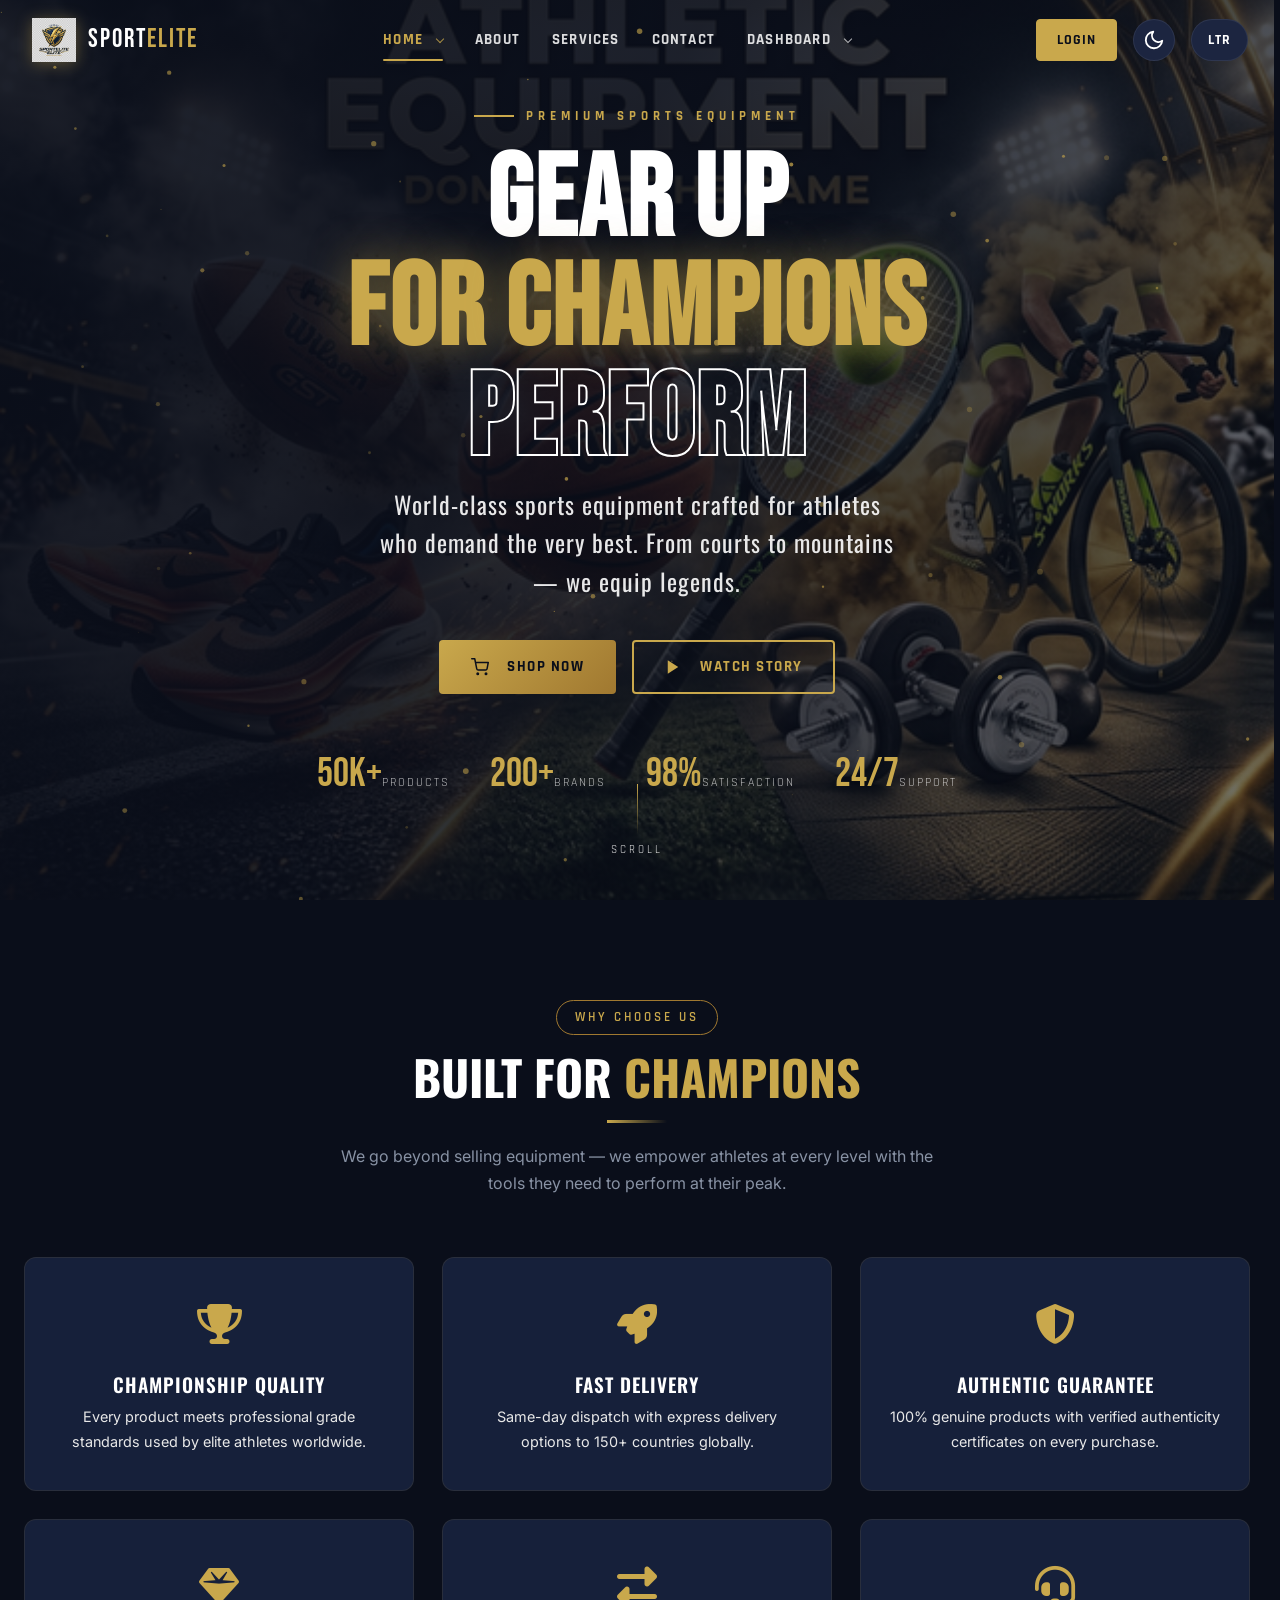
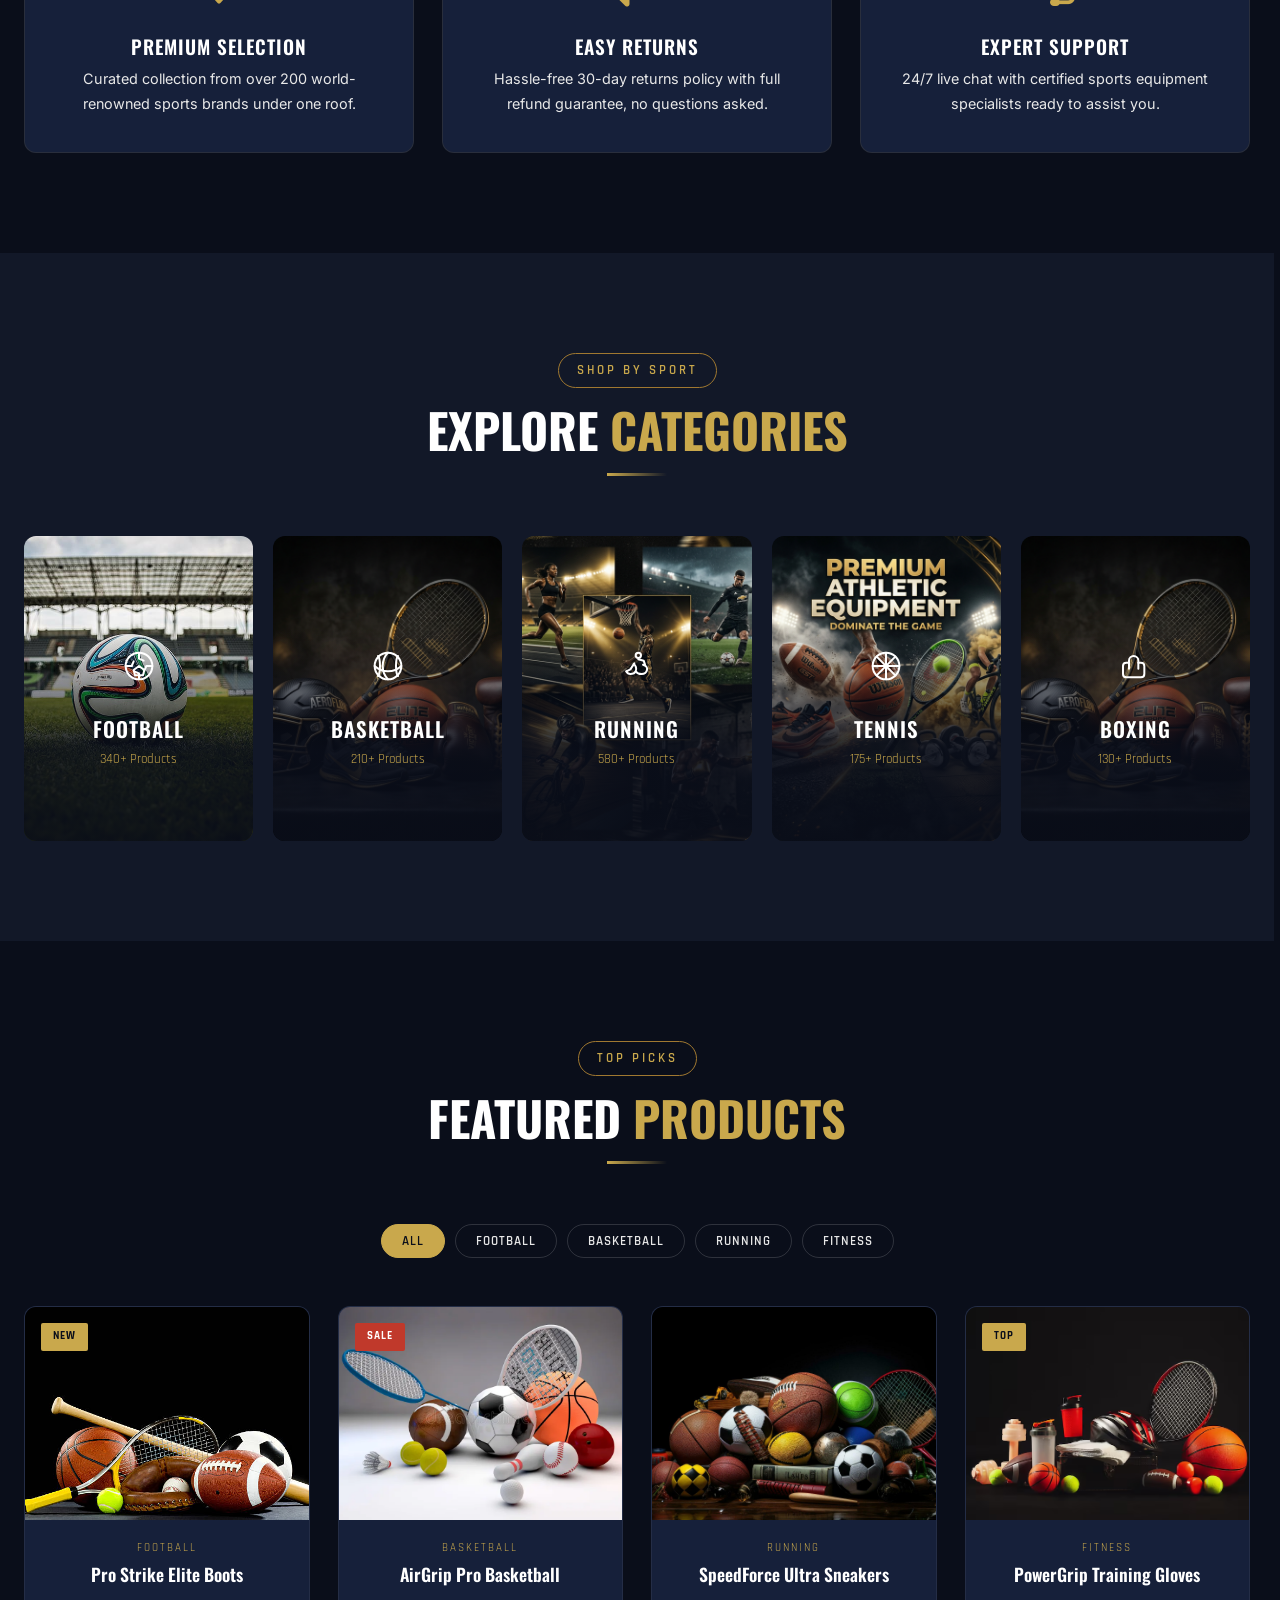
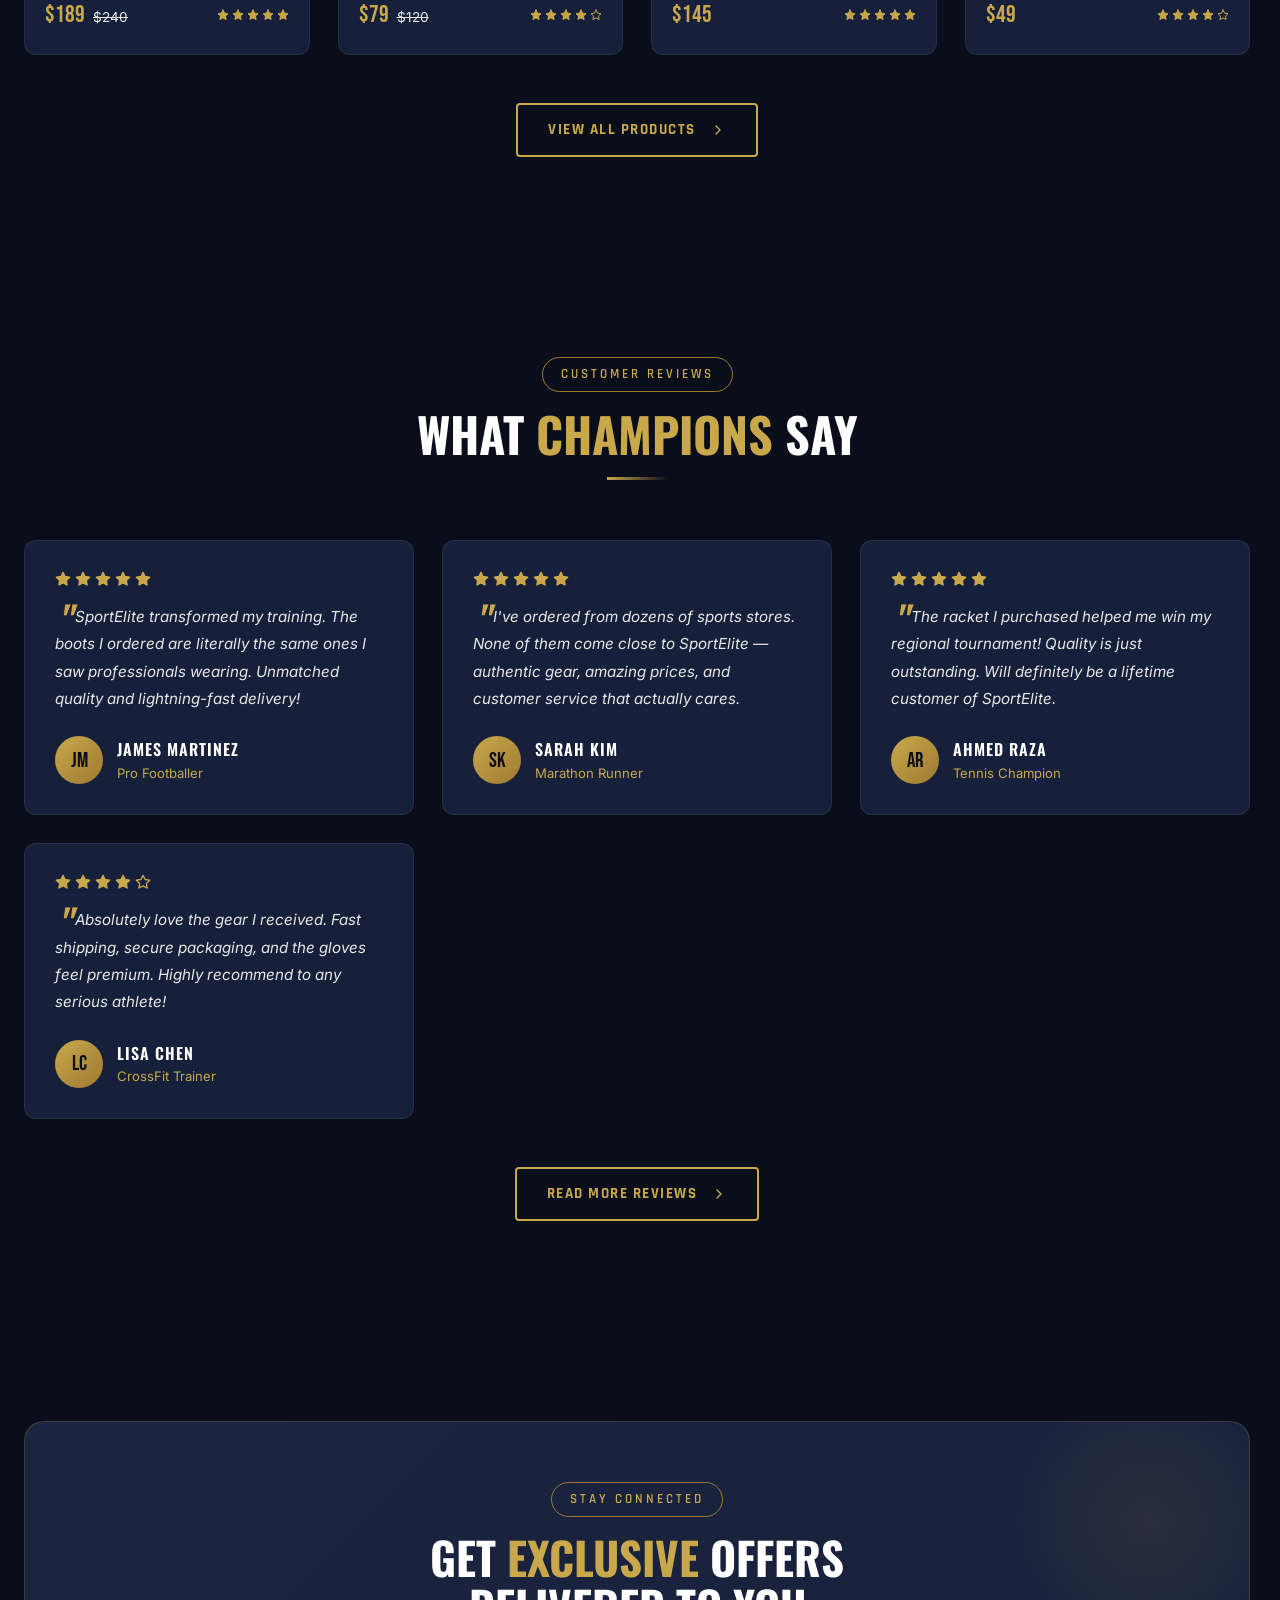
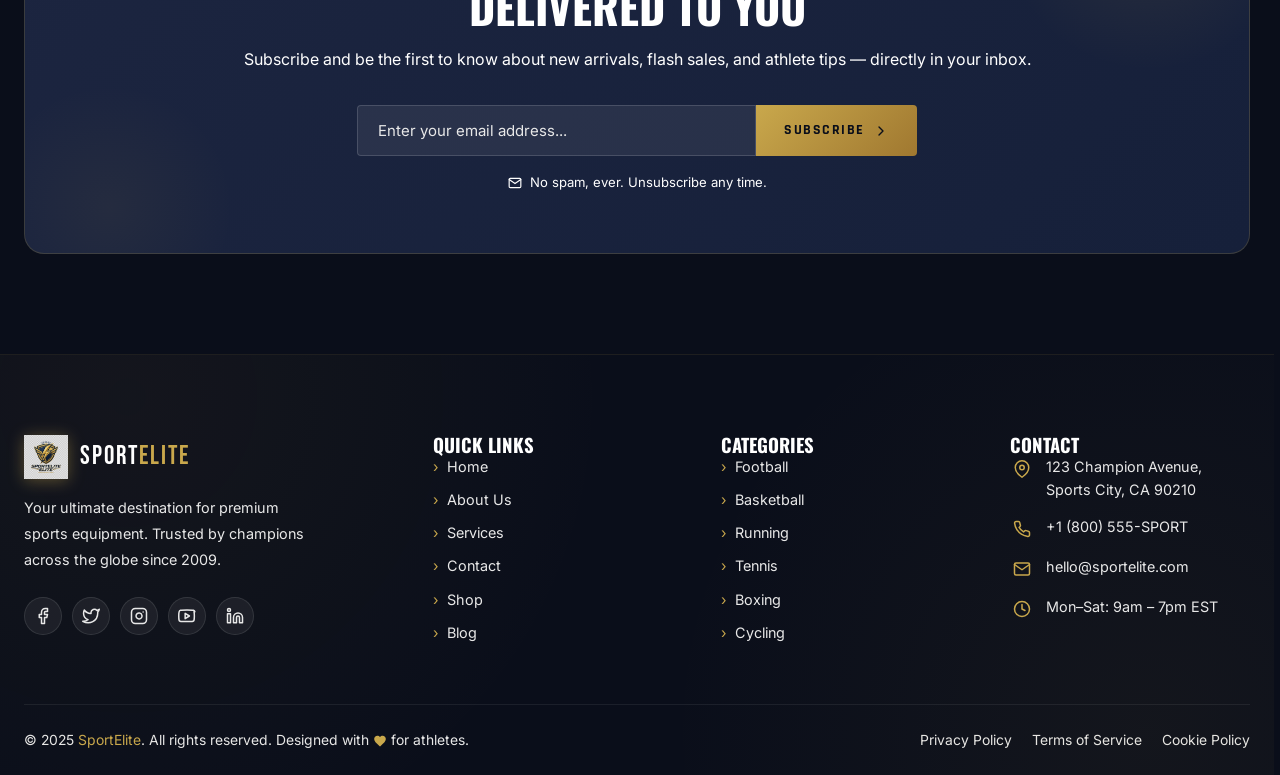
==== commit 98dd3b8c: "Update SPORTS SHOP project" ====
--- a/index.html
+++ b/index.html
@@ -1,1129 +1,649 @@
-<!DOCTYPE html>
-<html lang="en" dir="ltr">
-
-<head>
-  <meta charset="UTF-8" />
-  <meta name="viewport" content="width=device-width, initial-scale=1.0" />
-  <meta name="description"
-    content="SportElite – Premium Sports Equipment Shop. Top-quality gear for every champion. Explore our world-class collection today." />
-  <title>SportElite – Premium Sports Equipment</title>
-  <!-- Google Fonts -->
-  <link rel="preconnect" href="https://fonts.googleapis.com" />
-  <link rel="preconnect" href="https://fonts.gstatic.com" crossorigin />
-  <link rel="icon" type="image/png" href="images/favicon.png" />
-  <!-- Font Awesome -->
-  <link rel="stylesheet" href="https://cdnjs.cloudflare.com/ajax/libs/font-awesome/6.4.0/css/all.min.css" />
-  <link rel="stylesheet" href="css/style.css" />
-  <script src="js/theme.js"></script>
-</head>
-
-<body>
-
-  <!-- ════════════════════════════════════════
-     HEADER
-════════════════════════════════════════ -->
-  <header id="header">
-    <div class="header-inner">
-
-      <!-- Logo -->
-      <a href="#" class="logo">
-        <img src="images/logo.png" alt="SportElite Logo" />
-        <span class="logo-text">Sport<span>Elite</span></span>
-      </a>
-
-      <!-- Desktop Nav -->
-      <nav class="main-nav" aria-label="Main navigation">
-
-        <!-- Home Dropdown -->
-        <div class="nav-item">
-          <a href="#hero" class="nav-link active">Home <span class="arrow">▾</span></a>
-          <div class="dropdown">
-            <a href="index.html">Home 1</a>
-            <a href="index2.html">Home 2</a>
-          </div>
-        </div>
-
-        <div class="nav-item"><a href="about.html" class="nav-link">About</a></div>
-        <div class="nav-item"><a href="services.html" class="nav-link">Services</a></div>
-        <div class="nav-item"><a href="contact.html" class="nav-link">Contact</a></div>
-
-        <!-- Dashboard Dropdown -->
-        <div class="nav-item">
-          <a href="#" class="nav-link">Dashboard <span class="arrow">▾</span></a>
-          <div class="dropdown">
-            <a href="user-dashboard.html">User Dashboard</a>
-            <a href="admin-dashboard.html">Admin Dashboard</a>
-          </div>
-        </div>
-      </nav>
-
-      <!-- Right: Globe -->
-      <div class="header-actions">
-        <a href="login.html" class="login-btn">Login</a>
-        <button class="theme-toggle" id="theme-toggle" aria-label="Toggle Dark/Light Theme" title="Toggle Dark/Light Theme">
-          <svg class="sun-icon" xmlns="http://www.w3.org/2000/svg" width="22" height="22" viewBox="0 0 24 24" fill="none"
-            stroke="currentColor" stroke-width="2" stroke-linecap="round" stroke-linejoin="round">
-            <circle cx="12" cy="12" r="5" />
-            <line x1="12" y1="1" x2="12" y2="3" />
-            <line x1="12" y1="21" x2="12" y2="23" />
-            <line x1="4.22" y1="4.22" x2="5.64" y2="5.64" />
-            <line x1="18.36" y1="18.36" x2="19.78" y2="19.78" />
-            <line x1="1" y1="12" x2="3" y2="12" />
-            <line x1="21" y1="12" x2="23" y2="12" />
-            <line x1="4.22" y1="19.78" x2="5.64" y2="18.36" />
-            <line x1="18.36" y1="5.64" x2="19.78" y2="4.22" />
-          </svg>
-          <svg class="moon-icon" xmlns="http://www.w3.org/2000/svg" width="22" height="22" viewBox="0 0 24 24" fill="none"
-            stroke="currentColor" stroke-width="2" stroke-linecap="round" stroke-linejoin="round">
-            <path d="M21 12.79A9 9 0 1 1 11.21 3 7 7 0 0 0 21 12.79z" />
-          </svg>
-        </button>
-        <button class="globe-btn" id="globe-btn" aria-label="Toggle RTL/LTR direction" title="Toggle RTL/LTR">
-          <svg xmlns="http://www.w3.org/2000/svg" width="22" height="22" viewBox="0 0 24 24" fill="none"
-            stroke="currentColor" stroke-width="1.7" stroke-linecap="round" stroke-linejoin="round">
-            <circle cx="12" cy="12" r="10" />
-            <ellipse cx="12" cy="12" rx="4" ry="10" />
-            <line x1="2" y1="9" x2="22" y2="9" />
-            <line x1="2" y1="15" x2="22" y2="15" />
-          </svg>
-          <span class="dir-label" id="dir-label">LTR</span>
-        </button>
-        <button class="hamburger" id="hamburger" aria-label="Open menu" aria-expanded="false">
-          <span></span><span></span><span></span>
-        </button>
-      </div>
-    </div>
-  </header>
-
-  <!-- Mobile Nav -->
-  <div class="mobile-overlay" id="mobile-overlay"></div>
-  <nav class="mobile-nav" id="mobile-nav" aria-label="Mobile navigation">
-    <div class="mobile-nav-item">
-      <span class="mobile-nav-link" data-toggle="#mob-home-dd">Home <span class="arrow">▾</span></span>
-      <div class="mobile-dropdown" id="mob-home-dd">
-        <a href="index.html">Home 1</a>
-        <a href="index2.html">Home 2</a>
-      </div>
-    </div>
-    <div class="mobile-nav-item"><a href="about.html" class="mobile-nav-link">About</a></div>
-    <div class="mobile-nav-item"><a href="services.html" class="mobile-nav-link">Services</a></div>
-    <div class="mobile-nav-item"><a href="contact.html" class="mobile-nav-link">Contact</a></div>
-    <div class="mobile-nav-item">
-      <span class="mobile-nav-link" data-toggle="#mob-dash-dd">Dashboard <span class="arrow">▾</span></span>
-      <div class="mobile-dropdown" id="mob-dash-dd">
-        <a href="user-dashboard.html">User Dashboard</a>
-        <a href="admin-dashboard.html">Admin Dashboard</a>
-      </div>
-    </div>
-
-    <div class="mobile-nav-item" style="border-bottom: none;">
-      <a href="login.html" class="mobile-login-btn">Login</a>
-    </div>
-
-  </nav>
-
-  <!-- ════════════════════════════════════════
-     SECTION 1 — HERO
-════════════════════════════════════════ -->
-  <section id="hero">
-    <div class="hero-bg"></div>
-    <canvas id="particles-canvas" style="position:absolute;inset:0;z-index:1;width:100%;height:100%;"></canvas>
-
-    <div class="container hero-content">
-      <p class="hero-eyebrow reveal">Premium Sports Equipment</p>
-      <h1 class="hero-title reveal reveal-delay-1">
-        GEAR UP <br />
-        <span class="gold">FOR <span id="hero-typed">CHAMPIONS</span></span><br />
-        <span class="outline">PERFORM</span>
-      </h1>
-      <p class="hero-subtitle reveal reveal-delay-2">
-        World-class sports equipment crafted for athletes who demand the very best. From courts to mountains — we equip
-        legends.
-      </p>
-      <div class="hero-actions reveal reveal-delay-3">
-        <a href="#products" class="btn-primary">🛒 Shop Now</a>
-        <a href="#video-section" class="btn-outline">▶ Watch Story</a>
-      </div>
-      <div class="hero-stats reveal reveal-delay-4">
-        <div class="hero-stat"><span class="num">50K+</span><span class="label">Products</span></div>
-        <div class="hero-stat"><span class="num">200+</span><span class="label">Brands</span></div>
-        <div class="hero-stat"><span class="num">98%</span><span class="label">Satisfaction</span></div>
-        <div class="hero-stat"><span class="num">24/7</span><span class="label">Support</span></div>
-      </div>
-    </div>
-    <div class="hero-scroll">
-      <div class="scroll-line"></div>Scroll
-    </div>
-  </section>
-
-  <!-- ════════════════════════════════════════
-     SECTION 2 — TICKER / MARQUEE
-════════════════════════════════════════ -->
-  <div id="ticker" aria-hidden="true">
-    <div class="ticker-track">
-      <div class="ticker-item"><span class="dot"></span>FREE SHIPPING ON ORDERS OVER $99</div>
-      <div class="ticker-item"><span class="dot"></span>NEW SEASON COLLECTION ARRIVED</div>
-      <div class="ticker-item"><span class="dot"></span>PREMIUM BRANDS — UNBEATABLE PRICES</div>
-      <div class="ticker-item"><span class="dot"></span>30-DAY EASY RETURNS</div>
-      <div class="ticker-item"><span class="dot"></span>EXCLUSIVE MEMBER DISCOUNTS</div>
-      <div class="ticker-item"><span class="dot"></span>OFFICIAL PARTNER OF ELITE ATHLETES</div>
-      <!-- Duplicate for seamless loop -->
-      <div class="ticker-item"><span class="dot"></span>FREE SHIPPING ON ORDERS OVER $99</div>
-      <div class="ticker-item"><span class="dot"></span>NEW SEASON COLLECTION ARRIVED</div>
-      <div class="ticker-item"><span class="dot"></span>PREMIUM BRANDS — UNBEATABLE PRICES</div>
-      <div class="ticker-item"><span class="dot"></span>30-DAY EASY RETURNS</div>
-      <div class="ticker-item"><span class="dot"></span>EXCLUSIVE MEMBER DISCOUNTS</div>
-      <div class="ticker-item"><span class="dot"></span>OFFICIAL PARTNER OF ELITE ATHLETES</div>
-    </div>
-  </div>
-
-  <!-- ════════════════════════════════════════
-     SECTION 3 — FEATURE HIGHLIGHTS
-════════════════════════════════════════ -->
-  <section id="features">
-    <div class="container">
-      <div class="section-header">
-        <span class="section-tag">Why Choose Us</span>
-        <h2 class="section-title">Built For <span>Champions</span></h2>
-        <div class="gold-line"></div>
-        <p class="section-desc">We go beyond selling equipment — we empower athletes at every level with the tools they
-          need to perform at their peak.</p>
-      </div>
-      <div class="features-grid">
-        <div class="feature-card reveal"><span class="feature-icon"><i class="fa-solid fa-trophy"></i></span>
-          <h3>Championship Quality</h3>
-          <p>Every product meets professional grade standards used by elite athletes worldwide.</p>
-        </div>
-        <div class="feature-card reveal reveal-delay-1"><span class="feature-icon"><i
-              class="fa-solid fa-rocket"></i></span>
-          <h3>Fast Delivery</h3>
-          <p>Same-day dispatch with express delivery options to 150+ countries globally.</p>
-        </div>
-        <div class="feature-card reveal reveal-delay-2"><span class="feature-icon"><i
-              class="fa-solid fa-shield-halved"></i></span>
-          <h3>Authentic Guarantee</h3>
-          <p>100% genuine products with verified authenticity certificates on every purchase.</p>
-        </div>
-        <div class="feature-card reveal reveal-delay-3"><span class="feature-icon"><i
-              class="fa-solid fa-gem"></i></span>
-          <h3>Premium Selection</h3>
-          <p>Curated collection from over 200 world-renowned sports brands under one roof.</p>
-        </div>
-        <div class="feature-card reveal reveal-delay-4"><span class="feature-icon"><i
-              class="fa-solid fa-right-left"></i></span>
-          <h3>Easy Returns</h3>
-          <p>Hassle-free 30-day returns policy with full refund guarantee, no questions asked.</p>
-        </div>
-        <div class="feature-card reveal"><span class="feature-icon"><i class="fa-solid fa-headset"></i></span>
-          <h3>Expert Support</h3>
-          <p>24/7 live chat with certified sports equipment specialists ready to assist you.</p>
-        </div>
-      </div>
-    </div>
-  </section>
-
-  <!-- ════════════════════════════════════════
-     SECTION 4 — CATEGORY SHOWCASE
-════════════════════════════════════════ -->
-  <section id="categories">
-    <div class="container">
-      <div class="section-header">
-        <span class="section-tag">Shop By Sport</span>
-        <h2 class="section-title">Explore <span>Categories</span></h2>
-        <div class="gold-line"></div>
-      </div>
-      <div class="categories-grid">
-        <div class="category-card reveal">
-          <img src="images/s6.jpg" alt="Football" />
-          <div class="category-overlay">
-            <span class="category-icon">⚽</span>
-            <div class="category-name">Football</div>
-            <div class="category-count">340+ Products</div>
-            <a href="#" class="category-btn">Shop Now</a>
-          </div>
-        </div>
-        <div class="category-card reveal reveal-delay-1">
-          <img src="images/products-showcase.png" alt="Basketball" />
-          <div class="category-overlay">
-            <span class="category-icon">🏀</span>
-            <div class="category-name">Basketball</div>
-            <div class="category-count">210+ Products</div>
-            <a href="#" class="category-btn">Shop Now</a>
-          </div>
-        </div>
-        <div class="category-card reveal reveal-delay-2">
-          <img src="images/gallery.png" alt="Running" />
-          <div class="category-overlay">
-            <span class="category-icon">🏃</span>
-            <div class="category-name">Running</div>
-            <div class="category-count">580+ Products</div>
-            <a href="#" class="category-btn">Shop Now</a>
-          </div>
-        </div>
-        <div class="category-card reveal reveal-delay-3">
-          <img src="images/hero-banner.png" alt="Tennis" />
-          <div class="category-overlay">
-            <span class="category-icon">🎾</span>
-            <div class="category-name">Tennis</div>
-            <div class="category-count">175+ Products</div>
-            <a href="#" class="category-btn">Shop Now</a>
-          </div>
-        </div>
-        <div class="category-card reveal reveal-delay-4">
-          <img src="images/products-showcase.png" alt="Boxing" />
-          <div class="category-overlay">
-            <span class="category-icon">🥊</span>
-            <div class="category-name">Boxing</div>
-            <div class="category-count">130+ Products</div>
-            <a href="#" class="category-btn">Shop Now</a>
-          </div>
-        </div>
-      </div>
-    </div>
-  </section>
-
-  <!-- ════════════════════════════════════════
-     SECTION 5 — STATS COUNTER
-════════════════════════════════════════ -->
-  <section id="stats">
-    <div class="container">
-      <div class="stats-grid">
-        <div class="stat-card reveal">
-          <span class="stat-number" data-target="50000" data-suffix="+">0</span>
-          <div class="stat-label">Products Available</div>
-          <div class="stat-desc">Spanning 40+ sport disciplines</div>
-        </div>
-        <div class="stat-card reveal reveal-delay-1">
-          <span class="stat-number" data-target="200" data-suffix="+">0</span>
-          <div class="stat-label">Global Brands</div>
-          <div class="stat-desc">All verified & authentic</div>
-        </div>
-        <div class="stat-card reveal reveal-delay-2">
-          <span class="stat-number" data-target="1200000" data-suffix="+">0</span>
-          <div class="stat-label">Happy Athletes</div>
-          <div class="stat-desc">Across 80+ countries</div>
-        </div>
-        <div class="stat-card reveal reveal-delay-3">
-          <span class="stat-number" data-target="15" data-suffix=" Yrs">0</span>
-          <div class="stat-label">Years of Excellence</div>
-          <div class="stat-desc">Since 2009</div>
-        </div>
-      </div>
-    </div>
-  </section>
-
-  <!-- ════════════════════════════════════════
-     SECTION 6 — FEATURED PRODUCTS
-════════════════════════════════════════ -->
-  <section id="products">
-    <div class="container">
-      <div class="section-header">
-        <span class="section-tag">Top Picks</span>
-        <h2 class="section-title">Featured <span>Products</span></h2>
-        <div class="gold-line"></div>
-      </div>
-      <div class="products-filter">
-        <button class="filter-btn active" data-filter="all">All</button>
-        <button class="filter-btn" data-filter="football">Football</button>
-        <button class="filter-btn" data-filter="basketball">Basketball</button>
-        <button class="filter-btn" data-filter="running">Running</button>
-        <button class="filter-btn" data-filter="fitness">Fitness</button>
-      </div>
-      <div class="products-grid">
-        <!-- Card 1 -->
-        <div class="product-card reveal" data-cat="football">
-          <span class="product-badge">New</span>
-          <div class="product-img">
-            <img src="images/s2.jpg" alt="Pro Football Boots" loading="lazy" />
-            <div class="product-actions">
-              <button class="product-action-btn">🛒 Add to Cart</button>
-              <button class="product-action-btn" style="flex:0;padding:12px 14px;">♡</button>
-            </div>
-          </div>
-          <div class="product-info">
-            <div class="product-category">Football</div>
-            <div class="product-name">Pro Strike Elite Boots</div>
-            <div class="product-footer">
-              <div><span class="product-price">$189</span><span class="product-old-price">$240</span></div>
-              <div class="product-rating">★★★★★</div>
-            </div>
-          </div>
-        </div>
-        <!-- Card 2 -->
-        <div class="product-card reveal reveal-delay-1" data-cat="basketball">
-          <span class="product-badge sale">Sale</span>
-          <div class="product-img">
-            <img src="images/s3.webp" alt="Basketball" loading="lazy" />
-            <div class="product-actions">
-              <button class="product-action-btn">🛒 Add to Cart</button>
-              <button class="product-action-btn" style="flex:0;padding:12px 14px;">♡</button>
-            </div>
-          </div>
-          <div class="product-info">
-            <div class="product-category">Basketball</div>
-            <div class="product-name">AirGrip Pro Basketball</div>
-            <div class="product-footer">
-              <div><span class="product-price">$79</span><span class="product-old-price">$120</span></div>
-              <div class="product-rating">★★★★☆</div>
-            </div>
-          </div>
-        </div>
-        <!-- Card 3 -->
-        <div class="product-card reveal reveal-delay-2" data-cat="running">
-          <div class="product-img">
-            <img src="images/s4.jpg" alt="Running Shoes" loading="lazy" />
-            <div class="product-actions">
-              <button class="product-action-btn">🛒 Add to Cart</button>
-              <button class="product-action-btn" style="flex:0;padding:12px 14px;">♡</button>
-            </div>
-          </div>
-          <div class="product-info">
-            <div class="product-category">Running</div>
-            <div class="product-name">SpeedForce Ultra Sneakers</div>
-            <div class="product-footer">
-              <div><span class="product-price">$145</span></div>
-              <div class="product-rating">★★★★★</div>
-            </div>
-          </div>
-        </div>
-        <!-- Card 4 -->
-        <div class="product-card reveal reveal-delay-3" data-cat="fitness">
-          <span class="product-badge">Top</span>
-          <div class="product-img">
-            <img src="images/s5.avif" alt="Fitness Gloves" loading="lazy" />
-            <div class="product-actions">
-              <button class="product-action-btn">🛒 Add to Cart</button>
-              <button class="product-action-btn" style="flex:0;padding:12px 14px;">♡</button>
-            </div>
-          </div>
-          <div class="product-info">
-            <div class="product-category">Fitness</div>
-            <div class="product-name">PowerGrip Training Gloves</div>
-            <div class="product-footer">
-              <div><span class="product-price">$49</span></div>
-              <div class="product-rating">★★★★☆</div>
-            </div>
-          </div>
-        </div>
-      </div>
-      <div style="text-align:center;margin-top:48px;">
-        <a href="#" class="btn-outline reveal">View All Products →</a>
-      </div>
-    </div>
-  </section>
-
-  <!-- ════════════════════════════════════════
-     SECTION 7 — BRAND LOGOS MARQUEE
-════════════════════════════════════════ -->
-  <section id="brands">
-    <div class="container" style="margin-bottom:24px;">
-      <div class="section-header">
-        <span class="section-tag">Trusted Brands</span>
-        <h2 class="section-title">Our <span>Partners</span></h2>
-      </div>
-    </div>
-    <div aria-hidden="true">
-      <div class="brands-track">
-        <div class="brand-logo">NIKE</div>
-        <div class="brand-logo">ADIDAS</div>
-        <div class="brand-logo">PUMA</div>
-        <div class="brand-logo">UNDER ARMOUR</div>
-        <div class="brand-logo">REEBOK</div>
-        <div class="brand-logo">NEW BALANCE</div>
-        <div class="brand-logo">ASICS</div>
-        <div class="brand-logo">WILSON</div>
-        <div class="brand-logo">SPALDING</div>
-        <div class="brand-logo">MIZUNO</div>
-        <!-- duplicate -->
-        <div class="brand-logo">NIKE</div>
-        <div class="brand-logo">ADIDAS</div>
-        <div class="brand-logo">PUMA</div>
-        <div class="brand-logo">UNDER ARMOUR</div>
-        <div class="brand-logo">REEBOK</div>
-        <div class="brand-logo">NEW BALANCE</div>
-        <div class="brand-logo">ASICS</div>
-        <div class="brand-logo">WILSON</div>
-        <div class="brand-logo">SPALDING</div>
-        <div class="brand-logo">MIZUNO</div>
-      </div>
-    </div>
-  </section>
-
-  <!-- ════════════════════════════════════════
-     SECTION 8 — VIDEO SECTION
-════════════════════════════════════════ -->
-  <section id="video-section">
-    <div class="container">
-      <div class="section-header">
-        <span class="section-tag">Our Story</span>
-        <h2 class="section-title">The <span>Spirit</span> of Sport</h2>
-        <div class="gold-line"></div>
-      </div>
-      <div class="video-wrapper reveal">
-        <img src="images/gallery.png" alt="Video thumbnail" />
-        <div class="video-overlay">
-          <button class="play-btn" onclick="alert('Video player would open here.')">▶</button>
-          <div class="video-label">Watch Our Story</div>
-        </div>
-      </div>
-    </div>
-  </section>
-
-  <!-- ════════════════════════════════════════
-     SECTION 9 — NEW ARRIVALS SLIDER
-════════════════════════════════════════ -->
-  <section id="new-arrivals">
-    <div class="container">
-      <div class="section-header">
-        <span class="section-tag">Just In</span>
-        <h2 class="section-title">New <span>Arrivals</span></h2>
-        <div class="gold-line"></div>
-      </div>
-      <style>
-        .arrivals-grid-custom {
-          display: grid;
-          grid-template-columns: repeat(4, 1fr);
-          gap: 20px;
-          margin-top: 30px;
-        }
-
-        .arrivals-grid-custom .arrival-card {
-          width: 100%;
-          border: 1px solid rgba(255, 255, 255, 0.06);
-          border-radius: var(--radius);
-          background: var(--navy-card);
-          transition: var(--transition);
-        }
-
-        .arrivals-grid-custom .arrival-card:hover {
-          border-color: rgba(201, 168, 76, 0.3);
-          transform: translateY(-4px);
-        }
-
-        .arrivals-grid-custom .product-img {
-          aspect-ratio: 1/1;
-          /* ensuring uniform and decent size */
-        }
-
-        @media (max-width: 1200px) {
-          .arrivals-grid-custom {
-            grid-template-columns: repeat(4, 1fr);
-          }
-        }
-
-        @media (max-width: 992px) {
-          .arrivals-grid-custom {
-            grid-template-columns: repeat(3, 1fr);
-          }
-        }
-
-        @media (max-width: 768px) {
-          .arrivals-grid-custom {
-            grid-template-columns: repeat(2, 1fr);
-          }
-        }
-
-        @media (max-width: 480px) {
-          .arrivals-grid-custom {
-            grid-template-columns: repeat(1, 1fr);
-          }
-        }
-      </style>
-      <div class="arrivals-grid-custom">
-        <div class="arrival-card product-card" data-cat="all">
-          <span class="product-badge">New</span>
-          <div class="product-img"><img src="images/s5.avif" alt="New arrival 1" loading="lazy" /></div>
-          <div class="product-info">
-            <div class="product-category">Football</div>
-            <div class="product-name">TitanStrike 2025 Boots</div>
-            <div class="product-footer"><span class="product-price">$219</span>
-              <div class="product-rating">★★★★★</div>
-            </div>
-          </div>
-        </div>
-        <div class="arrival-card product-card" data-cat="all">
-          <span class="product-badge">New</span>
-          <div class="product-img"><img src="images/s6.jpg" alt="New arrival 2" loading="lazy" /></div>
-          <div class="product-info">
-            <div class="product-category">Tennis</div>
-            <div class="product-name">AceRacer Pro Racket</div>
-            <div class="product-footer"><span class="product-price">$159</span>
-              <div class="product-rating">★★★★★</div>
-            </div>
-          </div>
-        </div>
-        <div class="arrival-card product-card" data-cat="all">
-          <div class="product-img"><img src="images/s7.jpg" alt="New arrival 3" loading="lazy" /></div>
-          <div class="product-info">
-            <div class="product-category">Running</div>
-            <div class="product-name">PhoenixRun X Elite</div>
-            <div class="product-footer"><span class="product-price">$199</span>
-              <div class="product-rating">★★★★★</div>
-            </div>
-          </div>
-        </div>
-        <div class="arrival-card product-card" data-cat="all">
-          <div class="product-img"><img src="images/s8.jpg" alt="New arrival 4" loading="lazy" /></div>
-          <div class="product-info">
-            <div class="product-category">Cycling</div>
-            <div class="product-name">VeloForce Pro Helmet</div>
-            <div class="product-footer"><span class="product-price">$139</span>
-              <div class="product-rating">★★★★☆</div>
-            </div>
-          </div>
-        </div>
-      </div>
-    </div>
-  </section>
-
-  <!-- ════════════════════════════════════════
-     SECTION 10 — TESTIMONIALS
-════════════════════════════════════════ -->
-  <section id="testimonials">
-    <div class="container">
-      <div class="section-header">
-        <span class="section-tag">Customer Reviews</span>
-        <h2 class="section-title">What <span>Champions</span> Say</h2>
-        <div class="gold-line"></div>
-      </div>
-      <div class="testimonials-container">
-        <div class="testimonials-track" id="testi-track">
-          <div class="testi-card">
-            <div class="testi-stars">★★★★★</div>
-            <p class="testi-text">SportElite transformed my training. The boots I ordered are literally the same ones I
-              saw professionals wearing. Unmatched quality and lightning-fast delivery!</p>
-            <div class="testi-author">
-              <div class="testi-avatar">JM</div>
-              <div>
-                <div class="testi-name">James Martinez</div>
-                <div class="testi-role">Pro Footballer</div>
-              </div>
-            </div>
-          </div>
-          <div class="testi-card">
-            <div class="testi-stars">★★★★★</div>
-            <p class="testi-text">I've ordered from dozens of sports stores. None of them come close to SportElite —
-              authentic gear, amazing prices, and customer service that actually cares.</p>
-            <div class="testi-author">
-              <div class="testi-avatar">SK</div>
-              <div>
-                <div class="testi-name">Sarah Kim</div>
-                <div class="testi-role">Marathon Runner</div>
-              </div>
-            </div>
-          </div>
-          <div class="testi-card">
-            <div class="testi-stars">★★★★★</div>
-            <p class="testi-text">The racket I purchased helped me win my regional tournament! Quality is just
-              outstanding. Will definitely be a lifetime customer of SportElite.</p>
-            <div class="testi-author">
-              <div class="testi-avatar">AR</div>
-              <div>
-                <div class="testi-name">Ahmed Raza</div>
-                <div class="testi-role">Tennis Champion</div>
-              </div>
-            </div>
-          </div>
-          <div class="testi-card">
-            <div class="testi-stars">★★★★☆</div>
-            <p class="testi-text">Absolutely love the gear I received. Fast shipping, secure packaging, and the gloves
-              feel premium. Highly recommend to any serious athlete!</p>
-            <div class="testi-author">
-              <div class="testi-avatar">LC</div>
-              <div>
-                <div class="testi-name">Lisa Chen</div>
-                <div class="testi-role">CrossFit Trainer</div>
-              </div>
-            </div>
-          </div>
-        </div>
-      </div>
-      <div class="slider-controls" style="margin-top:32px;">
-        <button class="slider-btn" id="testi-prev">◀</button>
-        <button class="slider-btn" id="testi-next">▶</button>
-      </div>
-    </div>
-  </section>
-
-  <!-- ════════════════════════════════════════
-     SECTION 11 — TEAM
-════════════════════════════════════════ -->
-  <section id="team">
-    <div class="container">
-      <div class="section-header">
-        <span class="section-tag">Our Experts</span>
-        <h2 class="section-title">Meet The <span>Team</span></h2>
-        <div class="gold-line"></div>
-      </div>
-      <div class="team-grid">
-        <div class="team-card reveal">
-          <div class="team-img">
-            <img src="images/m1.avif" alt="Coach Daniel" loading="lazy" />
-            <div class="team-social">
-              <a href="#" class="team-social-link">𝕏</a>
-              <a href="#" class="team-social-link">in</a>
-              <a href="#" class="team-social-link">📸</a>
-            </div>
-          </div>
-          <div class="team-info">
-            <div class="team-name">Daniel Brooks</div>
-            <div class="team-role">Head of Equipment</div>
-          </div>
-        </div>
-        <div class="team-card reveal reveal-delay-1">
-          <div class="team-img">
-            <img src="images/f1.avif" alt="Coach Maria" loading="lazy" />
-            <div class="team-social">
-              <a href="#" class="team-social-link">𝕏</a>
-              <a href="#" class="team-social-link">in</a>
-              <a href="#" class="team-social-link">📸</a>
-            </div>
-          </div>
-          <div class="team-info">
-            <div class="team-name">Maria Gonzalez</div>
-            <div class="team-role">Sports Consultant</div>
-          </div>
-        </div>
-        <div class="team-card reveal reveal-delay-2">
-          <div class="team-img">
-            <img src="images/m2.avif" alt="Coach Kevin" loading="lazy" />
-            <div class="team-social">
-              <a href="#" class="team-social-link">𝕏</a>
-              <a href="#" class="team-social-link">in</a>
-              <a href="#" class="team-social-link">📸</a>
-            </div>
-          </div>
-          <div class="team-info">
-            <div class="team-name">Kevin Okafor</div>
-            <div class="team-role">Brand Manager</div>
-          </div>
-        </div>
-        <div class="team-card reveal reveal-delay-3">
-          <div class="team-img">
-            <img src="images/f2.webp" alt="Coach Yuki" loading="lazy" />
-            <div class="team-social">
-              <a href="#" class="team-social-link">𝕏</a>
-              <a href="#" class="team-social-link">in</a>
-              <a href="#" class="team-social-link">📸</a>
-            </div>
-          </div>
-          <div class="team-info">
-            <div class="team-name">Yuki Tanaka</div>
-            <div class="team-role">Customer Success</div>
-          </div>
-        </div>
-      </div>
-    </div>
-  </section>
-
-  <!-- ════════════════════════════════════════
-     SECTION 12 — GALLERY / LOOKBOOK
-════════════════════════════════════════ -->
-  <section id="gallery">
-    <div class="container">
-      <div class="section-header">
-        <span class="section-tag">Lookbook</span>
-        <h2 class="section-title">Athlete <span>Gallery</span></h2>
-        <div class="gold-line"></div>
-      </div>
-      <div class="gallery-grid">
-        <div class="gallery-item reveal"><img src="images/a1.jpg" alt="Gallery 1" loading="lazy" />
-          <div class="gallery-overlay"><span>🔍</span></div>
-        </div>
-        <div class="gallery-item reveal reveal-delay-1"><img src="images/a2.jpg" alt="Gallery 2" loading="lazy" />
-          <div class="gallery-overlay"><span>🔍</span></div>
-        </div>
-        <div class="gallery-item reveal reveal-delay-2"><img src="images/a3.jpg" alt="Gallery 3" loading="lazy" />
-          <div class="gallery-overlay"><span>🔍</span></div>
-        </div>
-        <div class="gallery-item reveal reveal-delay-3"><img src="images/a4.webp" alt="Gallery 4" loading="lazy" />
-          <div class="gallery-overlay"><span>🔍</span></div>
-        </div>
-      </div>
-    </div>
-  </section>
-
-  <!-- ════════════════════════════════════════
-     SECTION 13 — APP DOWNLOAD
-════════════════════════════════════════ -->
-  <section id="app-download">
-    <div class="container">
-      <div class="app-grid">
-        <div class="app-content reveal from-left">
-          <span class="section-tag">Mobile App</span>
-          <h2 class="section-title">Shop Smarter,<br />Train <span>Harder</span></h2>
-          <div class="gold-line" style="margin:0 0 20px;"></div>
-          <p class="section-desc">Get the SportElite app and access exclusive app-only deals, real-time order tracking,
-            and personalised product recommendations based on your sport.</p>
-          <div class="app-badges">
-            <a href="#" class="app-badge">
-              <span class="store-icon">🍎</span>
-              <div class="app-badge-text">
-                <div class="small">Download on the</div>
-                <div class="big">App Store</div>
-              </div>
-            </a>
-            <a href="#" class="app-badge">
-              <span class="store-icon">▶</span>
-              <div class="app-badge-text">
-                <div class="small">Get it on</div>
-                <div class="big">Google Play</div>
-              </div>
-            </a>
-          </div>
-        </div>
-        <div class="app-visual reveal from-right">
-          <img src="images/app-promo.png" alt="SportElite Mobile App" loading="lazy" />
-        </div>
-      </div>
-    </div>
-  </section>
-
-  <!-- ════════════════════════════════════════
-     SECTION 14 — PROMO / COUNTDOWN
-════════════════════════════════════════ -->
-  <section id="promo">
-    <div class="container">
-      <div class="promo-inner">
-        <div class="reveal from-left">
-          <span class="promo-badge">Flash Sale</span>
-          <h2 class="promo-title">SAVE UP TO<br /><span class="gold">40% OFF</span></h2>
-          <p style="color:var(--gray);margin-bottom:32px;">Don't miss our biggest sale of the season. Premium gear at
-            unbeatable prices — for a limited time only.</p>
-          <a href="#products" class="btn-primary">🛒 Shop the Sale</a>
-        </div>
-        <div class="reveal from-right">
-          <p
-            style="font-family:'Rajdhani',sans-serif;font-size:13px;letter-spacing:3px;text-transform:uppercase;color:var(--gold);margin-bottom:20px;">
-            Sale Ends In:</p>
-          <div class="countdown">
-            <div class="count-item"><span class="count-num" id="cd-days">03</span><span class="count-label">Days</span>
-            </div>
-            <div class="count-item"><span class="count-num" id="cd-hours">23</span><span
-                class="count-label">Hours</span></div>
-            <div class="count-item"><span class="count-num" id="cd-mins">59</span><span class="count-label">Mins</span>
-            </div>
-            <div class="count-item"><span class="count-num" id="cd-secs">00</span><span class="count-label">Secs</span>
-            </div>
-          </div>
-        </div>
-      </div>
-    </div>
-  </section>
-
-  <!-- ════════════════════════════════════════
-     SECTION 15 — MEMBERSHIP / LOYALTY
-════════════════════════════════════════ -->
-  <section id="membership">
-    <div class="container">
-      <div class="section-header">
-        <span class="section-tag">Loyalty Program</span>
-        <h2 class="section-title">Join Our <span>Elite Club</span></h2>
-        <div class="gold-line"></div>
-      </div>
-      <div class="membership-grid">
-        <div class="membership-card reveal">
-          <div class="membership-tier">Tier 1</div>
-          <div class="membership-name">Bronze</div>
-          <div class="membership-price">$0<sub>/mo</sub></div>
-          <ul class="membership-features">
-            <li><span class="check">✓</span>Free account creation</li>
-            <li><span class="check">✓</span>Early sale notifications</li>
-            <li><span class="check">✓</span>5% birthday discount</li>
-            <li style="opacity:.4">✕ Free shipping</li>
-          </ul>
-          <a href="#" class="btn-outline" style="width:100%;justify-content:center;">Get Started</a>
-        </div>
-        <div class="membership-card featured reveal reveal-delay-1">
-          <div class="membership-tier">Tier 2</div>
-          <div class="membership-name">Gold</div>
-          <div class="membership-price">$9<sub>/mo</sub></div>
-          <ul class="membership-features">
-            <li><span class="check">✓</span>All Bronze benefits</li>
-            <li><span class="check">✓</span>Free standard shipping</li>
-            <li><span class="check">✓</span>10% on all purchases</li>
-            <li><span class="check">✓</span>Priority support</li>
-          </ul>
-          <a href="#" class="btn-primary" style="width:100%;justify-content:center;">Join Gold</a>
-        </div>
-        <div class="membership-card reveal reveal-delay-2">
-          <div class="membership-tier">Tier 3</div>
-          <div class="membership-name">Platinum</div>
-          <div class="membership-price">$19<sub>/mo</sub></div>
-          <ul class="membership-features">
-            <li><span class="check">✓</span>All Gold benefits</li>
-            <li><span class="check">✓</span>Free express shipping</li>
-            <li><span class="check">✓</span>20% on all purchases</li>
-            <li><span class="check">✓</span>VIP equipment trials</li>
-          </ul>
-          <a href="#" class="btn-outline" style="width:100%;justify-content:center;">Go Platinum</a>
-        </div>
-      </div>
-    </div>
-  </section>
-
-  <!-- ════════════════════════════════════════
-     SECTION 16 — BLOG / NEWS
-════════════════════════════════════════ -->
-  <section id="blog">
-    <div class="container">
-      <div class="section-header">
-        <span class="section-tag">Latest Articles</span>
-        <h2 class="section-title">Sports <span>Insights</span></h2>
-        <div class="gold-line"></div>
-      </div>
-      <div class="blog-grid">
-        <div class="blog-card reveal">
-          <div class="blog-img">
-            <img src="images/s9.jpg" alt="Blog 1" loading="lazy" />
-            <span class="blog-tag">Training Tips</span>
-          </div>
-          <div class="blog-content">
-            <div class="blog-meta"><span>📅 Feb 28, 2025</span><span>👁 2.4K</span></div>
-            <div class="blog-title">How to Choose the Right Football Boots for Your Playing Style</div>
-            <a href="#" class="blog-read">Read More →</a>
-          </div>
-        </div>
-        <div class="blog-card reveal reveal-delay-1">
-          <div class="blog-img">
-            <img src="images/s10.jpeg" alt="Blog 2" loading="lazy" />
-            <span class="blog-tag">Gear Guide</span>
-          </div>
-          <div class="blog-content">
-            <div class="blog-meta"><span>📅 Mar 02, 2025</span><span>👁 1.8K</span></div>
-            <div class="blog-title">Top 10 Running Shoes of 2025 That Every Athlete Should Know About</div>
-            <a href="#" class="blog-read">Read More →</a>
-          </div>
-        </div>
-        <div class="blog-card reveal reveal-delay-2">
-          <div class="blog-img">
-            <img src="images/s11.jpg" alt="Blog 3" loading="lazy" />
-            <span class="blog-tag">Nutrition</span>
-          </div>
-          <div class="blog-content">
-            <div class="blog-meta"><span>📅 Mar 05, 2025</span><span>👁 3.1K</span></div>
-            <div class="blog-title">Pre-Game Fuel: What Elite Athletes Eat Before Their Biggest Matches</div>
-            <a href="#" class="blog-read">Read More →</a>
-          </div>
-        </div>
-      </div>
-    </div>
-  </section>
-
-  <!-- ════════════════════════════════════════
-     SECTION 17 — PARTNERS
-════════════════════════════════════════ -->
-  <section id="partners">
-    <div class="container">
-      <div class="section-header">
-        <span class="section-tag">Official Partners</span>
-        <h2 class="section-title">Trusted By <span>The Best</span></h2>
-      </div>
-      <div class="partners-grid">
-        <div class="partner-item reveal">FIFA OFFICIAL</div>
-        <div class="partner-item reveal reveal-delay-1">NBA CERTIFIED</div>
-        <div class="partner-item reveal reveal-delay-2">ITF APPROVED</div>
-        <div class="partner-item reveal reveal-delay-3">OLYMPICS GEAR</div>
-        <div class="partner-item reveal reveal-delay-4">UCI PRO TEAM</div>
-        <div class="partner-item reveal">WTA PARTNER</div>
-      </div>
-    </div>
-  </section>
-
-  <!-- ════════════════════════════════════════
-     SECTION 18 — FAQ
-════════════════════════════════════════ -->
-  <section id="faq">
-    <div class="container">
-      <div class="faq-grid">
-        <div class="reveal from-left">
-          <span class="section-tag">FAQ</span>
-          <h2 class="section-title">Your <span>Questions</span> Answered</h2>
-          <div class="gold-line" style="margin:0 0 24px;"></div>
-          <p class="section-desc">Still have questions? Our expert team is ready to help 24/7 via live chat, email, or
-            phone.</p>
-          <div style="margin-top:32px;">
-            <a href="contact.html" class="btn-primary">📞 Contact Support</a>
-          </div>
-        </div>
-        <div class="faq-list reveal from-right">
-          <div class="faq-item">
-            <div class="faq-question">Are all your products 100% authentic? <span class="faq-icon">+</span></div>
-            <div class="faq-answer">Yes, absolutely. Every product sold on SportElite is sourced directly from official
-              brand manufacturers and certified distributors. Each order includes an authenticity certificate.</div>
-          </div>
-          <div class="faq-item">
-            <div class="faq-question">What is your return policy? <span class="faq-icon">+</span></div>
-            <div class="faq-answer">We offer a hassle-free 30-day return policy. Simply initiate your return through
-              your account dashboard, and we'll arrange a free pickup with a full refund within 3–5 business days.</div>
-          </div>
-          <div class="faq-item">
-            <div class="faq-question">How fast is your shipping? <span class="faq-icon">+</span></div>
-            <div class="faq-answer">Standard shipping takes 3–5 business days. Express shipping delivers within 1–2
-              business days. Same-day delivery is available in select cities. Gold and Platinum members enjoy free
-              shipping.</div>
-          </div>
-          <div class="faq-item">
-            <div class="faq-question">Do you ship internationally? <span class="faq-icon">+</span></div>
-            <div class="faq-answer">Yes! We deliver to over 150 countries worldwide. International shipping typically
-              takes 7–14 business days depending on the destination and customs processing.</div>
-          </div>
-          <div class="faq-item">
-            <div class="faq-question">Can I get personalised gear recommendations? <span class="faq-icon">+</span></div>
-            <div class="faq-answer">Definitely! Our sports equipment experts offer personalised consultations. Use the
-              live chat feature or download the SportElite app where our AI recommends gear based on your sport, level,
-              and goals.</div>
-          </div>
-        </div>
-      </div>
-    </div>
-  </section>
-
-  <!-- ════════════════════════════════════════
-     SECTION 19 — NEWSLETTER
-════════════════════════════════════════ -->
-  <section id="newsletter">
-    <div class="container">
-      <div class="newsletter-inner">
-        <span class="section-tag">Stay Connected</span>
-        <h2 class="section-title" style="font-size:clamp(2rem,4vw,2.8rem);">Get <span>Exclusive</span>
-          Offers<br />Delivered to You</h2>
-        <p style="color:var(--gray);margin-top:12px;">Subscribe and be the first to know about new arrivals, flash
-          sales, and athlete tips — directly in your inbox.</p>
-        <form class="newsletter-form" id="newsletter-form" novalidate>
-          <input type="email" id="newsletter-email" class="newsletter-input" placeholder="Enter your email address..."
-            autocomplete="email" required />
-          <button type="submit" id="newsletter-submit" class="newsletter-submit">Subscribe →</button>
-        </form>
-        <p style="font-size:0.82rem;color:var(--gray);margin-top:16px;"><span class="icon"
-            style="display:inline-flex; align-items:center; vertical-align:middle; margin-right:4px;"><svg
-              viewBox="0 0 24 24" fill="none" stroke="currentColor" stroke-width="2" stroke-linecap="round"
-              stroke-linejoin="round" style="width:14px;height:14px;">
-              <path d="M4 4h16c1.1 0 2 .9 2 2v12c0 1.1-.9 2-2 2H4c-1.1 0-2-.9-2-2V6c0-1.1.9-2 2-2z" />
-              <polyline points="22,6 12,13 2,6" />
-            </svg></span> No spam, ever. Unsubscribe any time.</p>
-      </div>
-    </div>
-  </section>
-
-  <!-- ════════════════════════════════════════
-     SECTION 20 — FOOTER
-════════════════════════════════════════ -->
-  <footer id="footer">
-    <div class="container">
-      <div class="footer-grid">
-        <!-- Brand -->
-        <div class="footer-brand">
-          <a href="#" class="logo">
-            <img src="images/logo.png" alt="SportElite" />
-            <span class="logo-text">Sport<span>Elite</span></span>
-          </a>
-          <p>Your ultimate destination for premium sports equipment. Trusted by champions across the globe since 2009.
-          </p>
-          <div class="footer-socials">
-            <a href="#" class="social-link" aria-label="Facebook"><svg viewBox="0 0 24 24" fill="none"
-                stroke="currentColor" stroke-width="2" stroke-linecap="round" stroke-linejoin="round">
-                <path d="M18 2h-3a5 5 0 0 0-5 5v3H7v4h3v8h4v-8h3l1-4h-4V7a1 1 0 0 1 1-1h3z" />
-              </svg></a>
-            <a href="#" class="social-link" aria-label="Twitter"><svg viewBox="0 0 24 24" fill="none"
-                stroke="currentColor" stroke-width="2" stroke-linecap="round" stroke-linejoin="round">
-                <path
-                  d="M23 3a10.9 10.9 0 0 1-3.14 1.53 4.48 4.48 0 0 0-7.86 3v1A10.66 10.66 0 0 1 3 4s-4 9 5 13a11.64 11.64 0 0 1-7 2c9 5 20 0 20-11.5a4.5 4.5 0 0 0-.08-.83A7.72 7.72 0 0 0 23 3z" />
-              </svg></a>
-            <a href="#" class="social-link" aria-label="Instagram"><svg viewBox="0 0 24 24" fill="none"
-                stroke="currentColor" stroke-width="2" stroke-linecap="round" stroke-linejoin="round">
-                <rect x="2" y="2" width="20" height="20" rx="5" ry="5" />
-                <path d="M16 11.37A4 4 0 1 1 12.63 8 4 4 0 0 1 16 11.37z" />
-                <line x1="17.5" y1="6.5" x2="17.51" y2="6.5" />
-              </svg></a>
-            <a href="#" class="social-link" aria-label="YouTube"><svg viewBox="0 0 24 24" fill="none"
-                stroke="currentColor" stroke-width="2" stroke-linecap="round" stroke-linejoin="round">
-                <path
-                  d="M22.54 6.42a2.78 2.78 0 0 0-1.94-2C18.88 4 12 4 12 4s-6.88 0-8.6.42a2.78 2.78 0 0 0-1.94 2C1 8.11 1 12 1 12s0 3.89.46 5.58a1.9 1.9 0 0 0 1.34 1.34c1.7.48 8.6.48 8.6.48s6.88 0 8.6-.48a1.9 1.9 0 0 0 1.34-1.34c.46-1.69.46-5.58.46-5.58s0-3.89-.46-5.58z" />
-                <polygon points="9.54 15.54 15.19 12 9.54 8.46 9.54 15.54" />
-              </svg></a>
-            <a href="#" class="social-link" aria-label="LinkedIn"><svg viewBox="0 0 24 24" fill="none"
-                stroke="currentColor" stroke-width="2" stroke-linecap="round" stroke-linejoin="round">
-                <path d="M16 8a6 6 0 0 1 6 6v7h-4v-7a2 2 0 0 0-2-2 2 2 0 0 0-2 2v7h-4v-7a6 6 0 0 1 6-6z" />
-                <rect x="2" y="9" width="4" height="12" />
-                <circle cx="4" cy="4" r="2" />
-              </svg></a>
-          </div>
-        </div>
-        <!-- Quick Links -->
-        <div class="footer-col">
-          <h4>Quick Links</h4>
-          <ul>
-            <li><a href="#">Home</a></li>
-            <li><a href="about.html">About Us</a></li>
-            <li><a href="services.html">Services</a></li>
-            <li><a href="contact.html">Contact</a></li>
-            <li><a href="#">Shop</a></li>
-            <li><a href="#">Blog</a></li>
-          </ul>
-        </div>
-        <!-- Categories -->
-        <div class="footer-col">
-          <h4>Categories</h4>
-          <ul>
-            <li><a href="#">Football</a></li>
-            <li><a href="#">Basketball</a></li>
-            <li><a href="#">Running</a></li>
-            <li><a href="#">Tennis</a></li>
-            <li><a href="#">Boxing</a></li>
-            <li><a href="#">Cycling</a></li>
-          </ul>
-        </div>
-        <!-- Contact -->
-        <div class="footer-col">
-          <h4>Contact</h4>
-          <div class="footer-contact-item"><span class="icon"><svg viewBox="0 0 24 24" fill="none" stroke="currentColor"
-                stroke-width="2" stroke-linecap="round" stroke-linejoin="round">
-                <path d="M21 10c0 7-9 13-9 13s-9-6-9-13a9 9 0 0 1 18 0z" />
-                <circle cx="12" cy="10" r="3" />
-              </svg></span><span>123 Champion Avenue, Sports City, CA 90210</span></div>
-          <div class="footer-contact-item"><span class="icon"><svg viewBox="0 0 24 24" fill="none" stroke="currentColor"
-                stroke-width="2" stroke-linecap="round" stroke-linejoin="round">
-                <path
-                  d="M22 16.92v3a2 2 0 0 1-2.18 2 19.79 19.79 0 0 1-8.63-3.07 19.5 19.5 0 0 1-6-6 19.79 19.79 0 0 1-3.07-8.67A2 2 0 0 1 4.11 2h3a2 2 0 0 1 2 1.72 12.84 12.84 0 0 0 .7 2.81 2 2 0 0 1-.45 2.11L8.09 9.91a16 16 0 0 0 6 6l1.27-1.27a2 2 0 0 1 2.11-.45 12.84 12.84 0 0 0 2.81.7A2 2 0 0 1 22 16.92z" />
-              </svg></span><span>+1 (800) 555-SPORT</span></div>
-          <div class="footer-contact-item"><span class="icon"><svg viewBox="0 0 24 24" fill="none" stroke="currentColor"
-                stroke-width="2" stroke-linecap="round" stroke-linejoin="round">
-                <path d="M4 4h16c1.1 0 2 .9 2 2v12c0 1.1-.9 2-2 2H4c-1.1 0-2-.9-2-2V6c0-1.1.9-2 2-2z" />
-                <polyline points="22,6 12,13 2,6" />
-              </svg></span><span>hello@sportelite.com</span></div>
-          <div class="footer-contact-item"><span class="icon"><svg viewBox="0 0 24 24" fill="none" stroke="currentColor"
-                stroke-width="2" stroke-linecap="round" stroke-linejoin="round">
-                <circle cx="12" cy="12" r="10" />
-                <polyline points="12 6 12 12 16 14" />
-              </svg></span><span>Mon–Sat: 9am – 7pm EST</span></div>
-        </div>
-      </div>
-      <!-- Bottom bar -->
-      <div class="footer-bottom">
-        <div class="footer-copy">© 2025 <span>SportElite</span>. All rights reserved. Designed with <span
-            style="color:var(--gold); display:inline-flex; align-items:center; vertical-align:middle;"><svg
-              viewBox="0 0 24 24" fill="currentColor" style="width:14px;height:14px;">
-              <path
-                d="M12 21.35l-1.45-1.32C5.4 15.36 2 12.28 2 8.5 2 5.42 4.42 3 7.5 3c1.74 0 3.41.81 4.5 2.09C13.09 3.81 14.76 3 16.5 3 19.58 3 22 5.42 22 8.5c0 3.78-3.4 6.86-8.55 11.54L12 21.35z" />
-            </svg></span> for athletes.
-        </div>
-        <div class="footer-links">
-          <a href="#">Privacy Policy</a>
-          <a href="#">Terms of Service</a>
-          <a href="#">Cookie Policy</a>
-        </div>
-      </div>
-    </div>
-  </footer>
-
-  <!-- Back to Top -->
-  <button id="back-to-top" aria-label="Back to top"><svg viewBox="0 0 24 24" fill="none" stroke="currentColor"
-      stroke-width="2" stroke-linecap="round" stroke-linejoin="round" style="width:20px;height:20px;">
-      <polyline points="18 15 12 9 6 15" />
-    </svg></button>
-
-  <script src="js/main.js"></script>
-</body>
-
+<!DOCTYPE html>
+<html lang="en" dir="ltr">
+
+<head>
+  <meta charset="UTF-8" />
+  <meta name="viewport" content="width=device-width, initial-scale=1.0" />
+  <meta name="description"
+    content="SportElite – Premium Sports Equipment Shop. Top-quality gear for every champion. Explore our world-class collection today." />
+  <title>SportElite – Premium Sports Equipment</title>
+  <!-- Google Fonts -->
+  <link rel="preconnect" href="https://fonts.googleapis.com" />
+  <link rel="preconnect" href="https://fonts.gstatic.com" crossorigin />
+  <link rel="icon" type="image/png" href="images/favicon.png" />
+  <!-- Font Awesome -->
+  <link rel="stylesheet" href="https://cdnjs.cloudflare.com/ajax/libs/font-awesome/6.4.0/css/all.min.css" />
+  <link rel="stylesheet" href="css/style.css" />
+  <script src="js/theme.js"></script>
+</head>
+
+<body>
+
+  <!-- ════════════════════════════════════════
+     HEADER
+════════════════════════════════════════ -->
+  <header id="header">
+    <div class="header-inner">
+
+      <!-- Logo -->
+      <a href="index.html" class="logo">
+        <img src="images/logo.png" alt="SportElite Logo" />
+        <span class="logo-text">Sport<span>Elite</span></span>
+      </a>
+
+      <!-- Desktop Nav -->
+      <nav class="main-nav" aria-label="Main navigation">
+
+        <!-- Home Dropdown -->
+        <div class="nav-item">
+          <a href="#hero" class="nav-link active">Home <span class="arrow"></span></a>
+          <div class="dropdown">
+            <a href="index.html">Home 1</a>
+            <a href="index2.html">Home 2</a>
+          </div>
+        </div>
+
+        <div class="nav-item"><a href="about.html" class="nav-link">About</a></div>
+        <div class="nav-item"><a href="services.html" class="nav-link">Services</a></div>
+        <div class="nav-item"><a href="contact.html" class="nav-link">Contact</a></div>
+
+        <!-- Dashboard Dropdown -->
+        <div class="nav-item">
+          <a href="#" class="nav-link">Dashboard <span class="arrow"></span></a>
+          <div class="dropdown">
+            <a href="user-dashboard.html">User Dashboard</a>
+            <a href="admin-dashboard.html">Admin Dashboard</a>
+          </div>
+        </div>
+      </nav>
+
+      <!-- Right: Globe -->
+      <div class="header-actions">
+        <a href="login.html" class="login-btn">Login</a>
+        <button class="theme-toggle" id="theme-toggle" aria-label="Toggle Dark/Light Theme" title="Toggle Dark/Light Theme">
+          <svg class="sun-icon" xmlns="http://www.w3.org/2000/svg" width="22" height="22" viewBox="0 0 24 24" fill="none"
+            stroke="currentColor" stroke-width="2" stroke-linecap="round" stroke-linejoin="round">
+            <circle cx="12" cy="12" r="5" />
+            <line x1="12" y1="1" x2="12" y2="3" />
+            <line x1="12" y1="21" x2="12" y2="23" />
+            <line x1="4.22" y1="4.22" x2="5.64" y2="5.64" />
+            <line x1="18.36" y1="18.36" x2="19.78" y2="19.78" />
+            <line x1="1" y1="12" x2="3" y2="12" />
+            <line x1="21" y1="12" x2="23" y2="12" />
+            <line x1="4.22" y1="19.78" x2="5.64" y2="18.36" />
+            <line x1="18.36" y1="5.64" x2="19.78" y2="4.22" />
+          </svg>
+          <svg class="moon-icon" xmlns="http://www.w3.org/2000/svg" width="22" height="22" viewBox="0 0 24 24" fill="none"
+            stroke="currentColor" stroke-width="2" stroke-linecap="round" stroke-linejoin="round">
+            <path d="M21 12.79A9 9 0 1 1 11.21 3 7 7 0 0 0 21 12.79z" />
+          </svg>
+      </button>
+        <button class="globe-btn" id="globe-btn" aria-label="Toggle RTL/LTR direction" title="Toggle RTL/LTR">
+          <span class="dir-label" id="dir-label">LTR</span>
+      </button>
+        <button class="hamburger" id="hamburger" aria-label="Open menu" aria-expanded="false">
+          <span></span><span></span><span></span>
+      </button>
+      </div>
+    </div>
+  </header>
+
+  <!-- Mobile Nav -->
+  <div class="mobile-overlay" id="mobile-overlay"></div>
+  <nav class="mobile-nav" id="mobile-nav" aria-label="Mobile navigation">
+    <div class="mobile-nav-item">
+      <span class="mobile-nav-link" data-toggle="#mob-home-dd">Home <span class="arrow"></span></span>
+      <div class="mobile-dropdown" id="mob-home-dd">
+        <a href="index.html">Home 1</a>
+        <a href="index2.html">Home 2</a>
+      </div>
+    </div>
+    <div class="mobile-nav-item"><a href="about.html" class="mobile-nav-link">About</a></div>
+    <div class="mobile-nav-item"><a href="services.html" class="mobile-nav-link">Services</a></div>
+    <div class="mobile-nav-item"><a href="contact.html" class="mobile-nav-link">Contact</a></div>
+    <div class="mobile-nav-item">
+      <span class="mobile-nav-link" data-toggle="#mob-dash-dd">Dashboard <span class="arrow"></span></span>
+      <div class="mobile-dropdown" id="mob-dash-dd">
+        <a href="user-dashboard.html">User Dashboard</a>
+        <a href="admin-dashboard.html">Admin Dashboard</a>
+      </div>
+    </div>
+
+    <div class="mobile-nav-item" style="border-bottom: none;">
+      <a href="login.html" class="mobile-login-btn">Login</a>
+    </div>
+
+  </nav>
+
+  <!-- ════════════════════════════════════════
+     SECTION 1 — HERO
+════════════════════════════════════════ -->
+  <section id="hero">
+    <div class="hero-bg"></div>
+    <canvas id="particles-canvas" style="position:absolute;inset:0;z-index:1;width:100%;height:100%;"></canvas>
+
+    <div class="container hero-content">
+      <p class="hero-eyebrow reveal">Premium Sports Equipment</p>
+      <h1 class="hero-title reveal reveal-delay-1">
+        GEAR UP <br />
+        <span class="gold">FOR <span id="hero-typed">CHAMPIONS</span></span><br />
+        <span class="outline">PERFORM</span>
+      </h1>
+      <p class="hero-subtitle reveal reveal-delay-2">
+        World-class sports equipment crafted for athletes who demand the very best. From courts to mountains — we equip
+        legends.
+      </p>
+      <div class="hero-actions reveal reveal-delay-3">
+        <a href="#products" class="btn-primary">
+          <svg viewBox="0 0 24 24" width="18" height="18" fill="none" stroke="currentColor" stroke-width="2" stroke-linecap="round" stroke-linejoin="round" style="margin-right:8px; vertical-align: middle;"><circle cx="9" cy="21" r="1"></circle><circle cx="20" cy="21" r="1"></circle><path d="M1 1h4l2.68 13.39a2 2 0 0 0 2 1.61h9.72a2 2 0 0 0 2-1.61L23 6H6"></path></svg>
+          Shop Now
+        </a>
+        <a href="#video-section" class="btn-outline">
+          <svg viewBox="0 0 24 24" width="18" height="18" fill="currentColor" style="margin-right:8px; vertical-align: middle;"><polygon points="5 3 19 12 5 21 5 3"></polygon></svg>
+          Watch Story
+        </a>
+      </div>
+      <div class="hero-stats reveal reveal-delay-4">
+        <div class="hero-stat"><span class="num">50K+</span><span class="label">Products</span></div>
+        <div class="hero-stat"><span class="num">200+</span><span class="label">Brands</span></div>
+        <div class="hero-stat"><span class="num">98%</span><span class="label">Satisfaction</span></div>
+        <div class="hero-stat"><span class="num">24/7</span><span class="label">Support</span></div>
+      </div>
+    </div>
+    <div class="hero-scroll">
+      <div class="scroll-line"></div>Scroll
+    </div>
+  </section>
+
+
+
+  <!-- ════════════════════════════════════════
+     SECTION 3 — FEATURE HIGHLIGHTS
+════════════════════════════════════════ -->
+  <section id="features">
+    <div class="container">
+      <div class="section-header">
+        <span class="section-tag">Why Choose Us</span>
+        <h2 class="section-title">Built For <span>Champions</span></h2>
+        <div class="gold-line"></div>
+        <p class="section-desc">We go beyond selling equipment — we empower athletes at every level with the tools they
+          need to perform at their peak.</p>
+      </div>
+      <div class="features-grid">
+        <div class="feature-card reveal"><span class="feature-icon"><i class="fa-solid fa-trophy"></i></span>
+          <h3>Championship Quality</h3>
+          <p>Every product meets professional grade standards used by elite athletes worldwide.</p>
+        </div>
+        <div class="feature-card reveal reveal-delay-1"><span class="feature-icon"><i
+              class="fa-solid fa-rocket"></i></span>
+          <h3>Fast Delivery</h3>
+          <p>Same-day dispatch with express delivery options to 150+ countries globally.</p>
+        </div>
+        <div class="feature-card reveal reveal-delay-2"><span class="feature-icon"><i
+              class="fa-solid fa-shield-halved"></i></span>
+          <h3>Authentic Guarantee</h3>
+          <p>100% genuine products with verified authenticity certificates on every purchase.</p>
+        </div>
+        <div class="feature-card reveal reveal-delay-3"><span class="feature-icon"><i
+              class="fa-solid fa-gem"></i></span>
+          <h3>Premium Selection</h3>
+          <p>Curated collection from over 200 world-renowned sports brands under one roof.</p>
+        </div>
+        <div class="feature-card reveal reveal-delay-4"><span class="feature-icon"><i
+              class="fa-solid fa-right-left"></i></span>
+          <h3>Easy Returns</h3>
+          <p>Hassle-free 30-day returns policy with full refund guarantee, no questions asked.</p>
+        </div>
+        <div class="feature-card reveal"><span class="feature-icon"><i class="fa-solid fa-headset"></i></span>
+          <h3>Expert Support</h3>
+          <p>24/7 live chat with certified sports equipment specialists ready to assist you.</p>
+        </div>
+      </div>
+    </div>
+  </section>
+
+  <!-- ════════════════════════════════════════
+     SECTION 4 — CATEGORY SHOWCASE
+════════════════════════════════════════ -->
+  <section id="categories">
+    <div class="container">
+      <div class="section-header">
+        <span class="section-tag">Shop By Sport</span>
+        <h2 class="section-title">Explore <span>Categories</span></h2>
+        <div class="gold-line"></div>
+      </div>
+      <div class="categories-grid">
+        <div class="category-card reveal">
+          <img src="images/s6.jpg" alt="Football Gear" />
+          <div class="category-overlay">
+            <span class="category-icon">
+              <svg viewBox="0 0 24 24" width="32" height="32" fill="none" stroke="currentColor" stroke-width="1.5" stroke-linecap="round" stroke-linejoin="round" style="margin-bottom:8px;"><circle cx="12" cy="12" r="10"></circle><path d="m12 12-4 3 1 4h6l1-4-4-3Z"></path><path d="M12 2v4.5l3.5 1.5M12 22v-4.5l-3.5-1.5M2 12h4.5l1.5-3.5M22 12h-4.5l-1.5 3.5"></path></svg>
+            </span>
+            <div class="category-name">Football</div>
+            <div class="category-count">340+ Products</div>
+            <a href="#" class="category-btn">Shop Now</a>
+          </div>
+        </div>
+        <div class="category-card reveal reveal-delay-1">
+          <img src="images/products-showcase.png" alt="Basketball" />
+          <div class="category-overlay">
+            <span class="category-icon">
+              <svg viewBox="0 0 24 24" width="32" height="32" fill="none" stroke="currentColor" stroke-width="1.5" stroke-linecap="round" stroke-linejoin="round" style="margin-bottom:8px;"><circle cx="12" cy="12" r="10"></circle><path d="M12 2a14.5 14.5 0 0 0 0 20"></path><path d="M2 12a14.5 14.5 0 0 0 20 0"></path><path d="M4.5 4.5c2 2 2 13 0 15"></path><path d="M19.5 4.5c-2 2-2 13 0 15"></path></svg>
+            </span>
+            <div class="category-name">Basketball</div>
+            <div class="category-count">210+ Products</div>
+            <a href="#" class="category-btn">Shop Now</a>
+          </div>
+        </div>
+        <div class="category-card reveal reveal-delay-2">
+          <img src="images/gallery.png" alt="Running" />
+          <div class="category-overlay">
+            <span class="category-icon">
+              <svg viewBox="0 0 24 24" width="32" height="32" fill="none" stroke="currentColor" stroke-width="1.5" stroke-linecap="round" stroke-linejoin="round" style="margin-bottom:8px;"><path d="M4 16c.5 1 1.5 2 3 2s3.5-1 4-2c1-2 0-4.5-1.5-5.5"></path><path d="M11 16c1.2 1.8 2.8 2 4.5 2s3.5-1 4-3c.5-2-1-3.5-3-4"></path><path d="m18 11-1-3-4-1"></path><path d="M11 4c0 1.1.9 2 2 2s2-.9 2-2-.9-2-2-2-2 .9-2 2Z"></path><path d="m4 16 3-1.5 3-4.5"></path></svg>
+            </span>
+            <div class="category-name">Running</div>
+            <div class="category-count">580+ Products</div>
+            <a href="#" class="category-btn">Shop Now</a>
+          </div>
+        </div>
+        <div class="category-card reveal reveal-delay-3">
+          <img src="images/hero-banner.png" alt="Tennis" />
+          <div class="category-overlay">
+            <span class="category-icon">
+              <svg viewBox="0 0 24 24" width="32" height="32" fill="none" stroke="currentColor" stroke-width="1.5" stroke-linecap="round" stroke-linejoin="round" style="margin-bottom:8px;"><circle cx="12" cy="12" r="10"></circle><path d="M2 12h20"></path><path d="M12 2v20"></path><path d="m19 5-14 14"></path><path d="m5 5 14 14"></path></svg>
+            </span>
+            <div class="category-name">Tennis</div>
+            <div class="category-count">175+ Products</div>
+            <a href="#" class="category-btn">Shop Now</a>
+          </div>
+        </div>
+        <div class="category-card reveal reveal-delay-4">
+          <img src="images/products-showcase.png" alt="Boxing Gear" />
+          <div class="category-overlay">
+            <span class="category-icon">
+              <svg viewBox="0 0 24 24" width="32" height="32" fill="none" stroke="currentColor" stroke-width="1.5" stroke-linecap="round" stroke-linejoin="round" style="margin-bottom:8px;"><path d="M11 4.5c-2 0-3.5 1.5-3.5 3.5v1.5H5.5c-1.4 0-2.5 1.1-2.5 2.5v6c0 1.4 1.1 2.5 2.5 2.5h11c1.4 0 2.5-1.1 2.5-2.5v-6c0-1.4-1.1-2.5-2.5-2.5h-2V8c0-2-1.5-3.5-3.5-3.5Z"></path><path d="M7.5 9.5V14"></path><path d="M14.5 9.5V14"></path></svg>
+            </span>
+            <div class="category-name">Boxing</div>
+            <div class="category-count">130+ Products</div>
+            <a href="#" class="category-btn">Shop Now</a>
+          </div>
+        </div>
+      </div>
+    </div>
+  </section>
+
+  <section id="products">
+    <div class="container">
+      <div class="section-header">
+        <span class="section-tag">Top Picks</span>
+        <h2 class="section-title">Featured <span>Products</span></h2>
+        <div class="gold-line"></div>
+      </div>
+      <div class="products-filter">
+        <button class="filter-btn active" data-filter="all">All</button>
+        <button class="filter-btn" data-filter="football">Football</button>
+        <button class="filter-btn" data-filter="basketball">Basketball</button>
+        <button class="filter-btn" data-filter="running">Running</button>
+        <button class="filter-btn" data-filter="fitness">Fitness</button>
+      </div>
+      <div class="products-grid">
+        <!-- Card 1 -->
+        <div class="product-card reveal" data-cat="football">
+          <span class="product-badge">New</span>
+          <div class="product-img">
+            <img src="images/s2.jpg" alt="Pro Football Boots" loading="lazy" />
+            <div class="product-actions">
+              <button class="product-action-btn" title="Add to Cart">
+                <svg viewBox="0 0 24 24" width="18" height="18" fill="none" stroke="currentColor" stroke-width="2" stroke-linecap="round" stroke-linejoin="round" style="margin-right:8px; vertical-align: middle;"><circle cx="9" cy="21" r="1"></circle><circle cx="20" cy="21" r="1"></circle><path d="M1 1h4l2.68 13.39a2 2 0 0 0 2 1.61h9.72a2 2 0 0 0 2-1.61L23 6H6"></path></svg>
+                Add to Cart
+              </button>
+              <button class="product-action-btn" style="flex:0;padding:12px 14px;" title="Add to Wishlist">
+                <svg viewBox="0 0 24 24" width="18" height="18" fill="none" stroke="currentColor" stroke-width="2" stroke-linecap="round" stroke-linejoin="round" style="vertical-align: middle;"><path d="M20.84 4.61a5.5 5.5 0 0 0-7.78 0L12 5.67l-1.06-1.06a5.5 5.5 0 0 0-7.78 7.78l1.06 1.06L12 21.23l7.78-7.78 1.06-1.06a5.5 5.5 0 0 0 0-7.78z"></path></svg>
+              </button>
+            </div>
+          </div>
+          <div class="product-info">
+            <div class="product-category">Football</div>
+            <div class="product-name">Pro Strike Elite Boots</div>
+            <div class="product-footer">
+              <div><span class="product-price">$189</span><span class="product-old-price">$240</span></div>
+              <div class="product-rating">
+                <svg width="12" height="12" viewBox="0 0 24 24" fill="currentColor" stroke="currentColor" stroke-width="2" stroke-linecap="round" stroke-linejoin="round"><polygon points="12 2 15.09 8.26 22 9.27 17 14.14 18.18 21.02 12 17.77 5.82 21.02 7 14.14 2 9.27 8.91 8.26 12 2"/></svg>
+                <svg width="12" height="12" viewBox="0 0 24 24" fill="currentColor" stroke="currentColor" stroke-width="2" stroke-linecap="round" stroke-linejoin="round"><polygon points="12 2 15.09 8.26 22 9.27 17 14.14 18.18 21.02 12 17.77 5.82 21.02 7 14.14 2 9.27 8.91 8.26 12 2"/></svg>
+                <svg width="12" height="12" viewBox="0 0 24 24" fill="currentColor" stroke="currentColor" stroke-width="2" stroke-linecap="round" stroke-linejoin="round"><polygon points="12 2 15.09 8.26 22 9.27 17 14.14 18.18 21.02 12 17.77 5.82 21.02 7 14.14 2 9.27 8.91 8.26 12 2"/></svg>
+                <svg width="12" height="12" viewBox="0 0 24 24" fill="currentColor" stroke="currentColor" stroke-width="2" stroke-linecap="round" stroke-linejoin="round"><polygon points="12 2 15.09 8.26 22 9.27 17 14.14 18.18 21.02 12 17.77 5.82 21.02 7 14.14 2 9.27 8.91 8.26 12 2"/></svg>
+                <svg width="12" height="12" viewBox="0 0 24 24" fill="currentColor" stroke="currentColor" stroke-width="2" stroke-linecap="round" stroke-linejoin="round"><polygon points="12 2 15.09 8.26 22 9.27 17 14.14 18.18 21.02 12 17.77 5.82 21.02 7 14.14 2 9.27 8.91 8.26 12 2"/></svg>
+              </div>
+            </div>
+          </div>
+        </div>
+        <!-- Card 2 -->
+        <div class="product-card reveal reveal-delay-1" data-cat="basketball">
+          <span class="product-badge sale">Sale</span>
+          <div class="product-img">
+            <img src="images/s3.webp" alt="Basketball" loading="lazy" />
+            <div class="product-actions">
+              <button class="product-action-btn" title="Add to Cart">
+                <svg viewBox="0 0 24 24" width="18" height="18" fill="none" stroke="currentColor" stroke-width="2" stroke-linecap="round" stroke-linejoin="round" style="margin-right:8px; vertical-align: middle;"><circle cx="9" cy="21" r="1"></circle><circle cx="20" cy="21" r="1"></circle><path d="M1 1h4l2.68 13.39a2 2 0 0 0 2 1.61h9.72a2 2 0 0 0 2-1.61L23 6H6"></path></svg>
+                Add to Cart
+              </button>
+              <button class="product-action-btn" style="flex:0;padding:12px 14px;" title="Add to Wishlist">
+                <svg viewBox="0 0 24 24" width="18" height="18" fill="none" stroke="currentColor" stroke-width="2" stroke-linecap="round" stroke-linejoin="round" style="vertical-align: middle;"><path d="M20.84 4.61a5.5 5.5 0 0 0-7.78 0L12 5.67l-1.06-1.06a5.5 5.5 0 0 0-7.78 7.78l1.06 1.06L12 21.23l7.78-7.78 1.06-1.06a5.5 5.5 0 0 0 0-7.78z"></path></svg>
+              </button>
+            </div>
+          </div>
+          <div class="product-info">
+            <div class="product-category">Basketball</div>
+            <div class="product-name">AirGrip Pro Basketball</div>
+            <div class="product-footer">
+              <div><span class="product-price">$79</span><span class="product-old-price">$120</span></div>
+              <div class="product-rating">
+                <svg width="12" height="12" viewBox="0 0 24 24" fill="currentColor" stroke="currentColor" stroke-width="2" stroke-linecap="round" stroke-linejoin="round"><polygon points="12 2 15.09 8.26 22 9.27 17 14.14 18.18 21.02 12 17.77 5.82 21.02 7 14.14 2 9.27 8.91 8.26 12 2"/></svg>
+                <svg width="12" height="12" viewBox="0 0 24 24" fill="currentColor" stroke="currentColor" stroke-width="2" stroke-linecap="round" stroke-linejoin="round"><polygon points="12 2 15.09 8.26 22 9.27 17 14.14 18.18 21.02 12 17.77 5.82 21.02 7 14.14 2 9.27 8.91 8.26 12 2"/></svg>
+                <svg width="12" height="12" viewBox="0 0 24 24" fill="currentColor" stroke="currentColor" stroke-width="2" stroke-linecap="round" stroke-linejoin="round"><polygon points="12 2 15.09 8.26 22 9.27 17 14.14 18.18 21.02 12 17.77 5.82 21.02 7 14.14 2 9.27 8.91 8.26 12 2"/></svg>
+                <svg width="12" height="12" viewBox="0 0 24 24" fill="currentColor" stroke="currentColor" stroke-width="2" stroke-linecap="round" stroke-linejoin="round"><polygon points="12 2 15.09 8.26 22 9.27 17 14.14 18.18 21.02 12 17.77 5.82 21.02 7 14.14 2 9.27 8.91 8.26 12 2"/></svg>
+                <svg width="12" height="12" viewBox="0 0 24 24" fill="none" stroke="currentColor" stroke-width="2" stroke-linecap="round" stroke-linejoin="round"><polygon points="12 2 15.09 8.26 22 9.27 17 14.14 18.18 21.02 12 17.77 5.82 21.02 7 14.14 2 9.27 8.91 8.26 12 2"/></svg>
+              </div>
+            </div>
+          </div>
+        </div>
+        <!-- Card 3 -->
+        <div class="product-card reveal reveal-delay-2" data-cat="running">
+          <div class="product-img">
+            <img src="images/s4.jpg" alt="Running Gear" />
+            <div class="product-actions">
+              <button class="product-action-btn" title="Add to Cart">
+                <svg viewBox="0 0 24 24" width="18" height="18" fill="none" stroke="currentColor" stroke-width="2" stroke-linecap="round" stroke-linejoin="round" style="margin-right:8px; vertical-align: middle;"><circle cx="9" cy="21" r="1"></circle><circle cx="20" cy="21" r="1"></circle><path d="M1 1h4l2.68 13.39a2 2 0 0 0 2 1.61h9.72a2 2 0 0 0 2-1.61L23 6H6"></path></svg>
+                Add to Cart
+              </button>
+              <button class="product-action-btn" style="flex:0;padding:12px 14px;" title="Add to Wishlist">
+                <svg viewBox="0 0 24 24" width="18" height="18" fill="none" stroke="currentColor" stroke-width="2" stroke-linecap="round" stroke-linejoin="round" style="vertical-align: middle;"><path d="M20.84 4.61a5.5 5.5 0 0 0-7.78 0L12 5.67l-1.06-1.06a5.5 5.5 0 0 0-7.78 7.78l1.06 1.06L12 21.23l7.78-7.78 1.06-1.06a5.5 5.5 0 0 0 0-7.78z"></path></svg>
+              </button>
+            </div>
+          </div>
+          <div class="product-info">
+            <div class="product-category">Running</div>
+            <div class="product-name">SpeedForce Ultra Sneakers</div>
+            <div class="product-footer">
+              <div><span class="product-price">$145</span></div>
+              <div class="product-rating">
+                <svg width="12" height="12" viewBox="0 0 24 24" fill="currentColor" stroke="currentColor" stroke-width="2" stroke-linecap="round" stroke-linejoin="round"><polygon points="12 2 15.09 8.26 22 9.27 17 14.14 18.18 21.02 12 17.77 5.82 21.02 7 14.14 2 9.27 8.91 8.26 12 2"/></svg>
+                <svg width="12" height="12" viewBox="0 0 24 24" fill="currentColor" stroke="currentColor" stroke-width="2" stroke-linecap="round" stroke-linejoin="round"><polygon points="12 2 15.09 8.26 22 9.27 17 14.14 18.18 21.02 12 17.77 5.82 21.02 7 14.14 2 9.27 8.91 8.26 12 2"/></svg>
+                <svg width="12" height="12" viewBox="0 0 24 24" fill="currentColor" stroke="currentColor" stroke-width="2" stroke-linecap="round" stroke-linejoin="round"><polygon points="12 2 15.09 8.26 22 9.27 17 14.14 18.18 21.02 12 17.77 5.82 21.02 7 14.14 2 9.27 8.91 8.26 12 2"/></svg>
+                <svg width="12" height="12" viewBox="0 0 24 24" fill="currentColor" stroke="currentColor" stroke-width="2" stroke-linecap="round" stroke-linejoin="round"><polygon points="12 2 15.09 8.26 22 9.27 17 14.14 18.18 21.02 12 17.77 5.82 21.02 7 14.14 2 9.27 8.91 8.26 12 2"/></svg>
+                <svg width="12" height="12" viewBox="0 0 24 24" fill="currentColor" stroke="currentColor" stroke-width="2" stroke-linecap="round" stroke-linejoin="round"><polygon points="12 2 15.09 8.26 22 9.27 17 14.14 18.18 21.02 12 17.77 5.82 21.02 7 14.14 2 9.27 8.91 8.26 12 2"/></svg>
+              </div>
+            </div>
+          </div>
+        </div>
+        <!-- Card 4 -->
+        <div class="product-card reveal reveal-delay-3" data-cat="fitness">
+          <span class="product-badge">Top</span>
+          <div class="product-img">
+            <img src="images/s5.avif" alt="Fitness Gloves" loading="lazy" />
+            <div class="product-actions">
+              <button class="product-action-btn" title="Add to Cart">
+                <svg viewBox="0 0 24 24" width="18" height="18" fill="none" stroke="currentColor" stroke-width="2" stroke-linecap="round" stroke-linejoin="round" style="margin-right:8px; vertical-align: middle;"><circle cx="9" cy="21" r="1"></circle><circle cx="20" cy="21" r="1"></circle><path d="M1 1h4l2.68 13.39a2 2 0 0 0 2 1.61h9.72a2 2 0 0 0 2-1.61L23 6H6"></path></svg>
+                Add to Cart
+              </button>
+              <button class="product-action-btn" style="flex:0;padding:12px 14px;" title="Add to Wishlist">
+                <svg viewBox="0 0 24 24" width="18" height="18" fill="none" stroke="currentColor" stroke-width="2" stroke-linecap="round" stroke-linejoin="round" style="vertical-align: middle;"><path d="M20.84 4.61a5.5 5.5 0 0 0-7.78 0L12 5.67l-1.06-1.06a5.5 5.5 0 0 0-7.78 7.78l1.06 1.06L12 21.23l7.78-7.78 1.06-1.06a5.5 5.5 0 0 0 0-7.78z"></path></svg>
+              </button>
+            </div>
+          </div>
+          <div class="product-info">
+            <div class="product-category">Fitness</div>
+            <div class="product-name">PowerGrip Training Gloves</div>
+            <div class="product-footer">
+              <div><span class="product-price">$49</span></div>
+              <div class="product-rating">
+                <svg width="12" height="12" viewBox="0 0 24 24" fill="currentColor" stroke="currentColor" stroke-width="2" stroke-linecap="round" stroke-linejoin="round"><polygon points="12 2 15.09 8.26 22 9.27 17 14.14 18.18 21.02 12 17.77 5.82 21.02 7 14.14 2 9.27 8.91 8.26 12 2"/></svg>
+                <svg width="12" height="12" viewBox="0 0 24 24" fill="currentColor" stroke="currentColor" stroke-width="2" stroke-linecap="round" stroke-linejoin="round"><polygon points="12 2 15.09 8.26 22 9.27 17 14.14 18.18 21.02 12 17.77 5.82 21.02 7 14.14 2 9.27 8.91 8.26 12 2"/></svg>
+                <svg width="12" height="12" viewBox="0 0 24 24" fill="currentColor" stroke="currentColor" stroke-width="2" stroke-linecap="round" stroke-linejoin="round"><polygon points="12 2 15.09 8.26 22 9.27 17 14.14 18.18 21.02 12 17.77 5.82 21.02 7 14.14 2 9.27 8.91 8.26 12 2"/></svg>
+                <svg width="12" height="12" viewBox="0 0 24 24" fill="currentColor" stroke="currentColor" stroke-width="2" stroke-linecap="round" stroke-linejoin="round"><polygon points="12 2 15.09 8.26 22 9.27 17 14.14 18.18 21.02 12 17.77 5.82 21.02 7 14.14 2 9.27 8.91 8.26 12 2"/></svg>
+                <svg width="12" height="12" viewBox="0 0 24 24" fill="none" stroke="currentColor" stroke-width="2" stroke-linecap="round" stroke-linejoin="round"><polygon points="12 2 15.09 8.26 22 9.27 17 14.14 18.18 21.02 12 17.77 5.82 21.02 7 14.14 2 9.27 8.91 8.26 12 2"/></svg>
+              </div>
+            </div>
+          </div>
+        </div>
+      </div>
+      <div style="text-align:center;margin-top:48px;">
+        <a href="#" class="btn-outline reveal">View All Products <svg width="16" height="16" viewBox="0 0 24 24" fill="none" stroke="currentColor" stroke-width="2" stroke-linecap="round" stroke-linejoin="round" style="vertical-align:middle; margin-left:4px;"><path d="m9 18 6-6-6-6"/></svg></a>
+      </div>
+    </div>
+  </section>
+
+  <section id="testimonials">
+    <div class="container">
+      <div class="section-header">
+        <span class="section-tag">Customer Reviews</span>
+        <h2 class="section-title">What <span>Champions</span> Say</h2>
+        <div class="gold-line"></div>
+      </div>
+      <div class="testimonials-container">
+        <div class="testimonials-track" id="testi-track">
+          <div class="testi-card">
+            <div class="testi-stars">
+              <svg width="16" height="16" viewBox="0 0 24 24" fill="currentColor" stroke="currentColor" stroke-width="2" stroke-linecap="round" stroke-linejoin="round"><polygon points="12 2 15.09 8.26 22 9.27 17 14.14 18.18 21.02 12 17.77 5.82 21.02 7 14.14 2 9.27 8.91 8.26 12 2"/></svg>
+              <svg width="16" height="16" viewBox="0 0 24 24" fill="currentColor" stroke="currentColor" stroke-width="2" stroke-linecap="round" stroke-linejoin="round"><polygon points="12 2 15.09 8.26 22 9.27 17 14.14 18.18 21.02 12 17.77 5.82 21.02 7 14.14 2 9.27 8.91 8.26 12 2"/></svg>
+              <svg width="16" height="16" viewBox="0 0 24 24" fill="currentColor" stroke="currentColor" stroke-width="2" stroke-linecap="round" stroke-linejoin="round"><polygon points="12 2 15.09 8.26 22 9.27 17 14.14 18.18 21.02 12 17.77 5.82 21.02 7 14.14 2 9.27 8.91 8.26 12 2"/></svg>
+              <svg width="16" height="16" viewBox="0 0 24 24" fill="currentColor" stroke="currentColor" stroke-width="2" stroke-linecap="round" stroke-linejoin="round"><polygon points="12 2 15.09 8.26 22 9.27 17 14.14 18.18 21.02 12 17.77 5.82 21.02 7 14.14 2 9.27 8.91 8.26 12 2"/></svg>
+              <svg width="16" height="16" viewBox="0 0 24 24" fill="currentColor" stroke="currentColor" stroke-width="2" stroke-linecap="round" stroke-linejoin="round"><polygon points="12 2 15.09 8.26 22 9.27 17 14.14 18.18 21.02 12 17.77 5.82 21.02 7 14.14 2 9.27 8.91 8.26 12 2"/></svg>
+            </div>
+            <p class="testi-text">SportElite transformed my training. The boots I ordered are literally the same ones I
+              saw professionals wearing. Unmatched quality and lightning-fast delivery!</p>
+            <div class="testi-author">
+              <div class="testi-avatar">JM</div>
+              <div>
+                <div class="testi-name">James Martinez</div>
+                <div class="testi-role">Pro Footballer</div>
+              </div>
+            </div>
+          </div>
+          <div class="testi-card">
+            <div class="testi-stars">
+              <svg width="16" height="16" viewBox="0 0 24 24" fill="currentColor" stroke="currentColor" stroke-width="2" stroke-linecap="round" stroke-linejoin="round"><polygon points="12 2 15.09 8.26 22 9.27 17 14.14 18.18 21.02 12 17.77 5.82 21.02 7 14.14 2 9.27 8.91 8.26 12 2"/></svg>
+              <svg width="16" height="16" viewBox="0 0 24 24" fill="currentColor" stroke="currentColor" stroke-width="2" stroke-linecap="round" stroke-linejoin="round"><polygon points="12 2 15.09 8.26 22 9.27 17 14.14 18.18 21.02 12 17.77 5.82 21.02 7 14.14 2 9.27 8.91 8.26 12 2"/></svg>
+              <svg width="16" height="16" viewBox="0 0 24 24" fill="currentColor" stroke="currentColor" stroke-width="2" stroke-linecap="round" stroke-linejoin="round"><polygon points="12 2 15.09 8.26 22 9.27 17 14.14 18.18 21.02 12 17.77 5.82 21.02 7 14.14 2 9.27 8.91 8.26 12 2"/></svg>
+              <svg width="16" height="16" viewBox="0 0 24 24" fill="currentColor" stroke="currentColor" stroke-width="2" stroke-linecap="round" stroke-linejoin="round"><polygon points="12 2 15.09 8.26 22 9.27 17 14.14 18.18 21.02 12 17.77 5.82 21.02 7 14.14 2 9.27 8.91 8.26 12 2"/></svg>
+              <svg width="16" height="16" viewBox="0 0 24 24" fill="currentColor" stroke="currentColor" stroke-width="2" stroke-linecap="round" stroke-linejoin="round"><polygon points="12 2 15.09 8.26 22 9.27 17 14.14 18.18 21.02 12 17.77 5.82 21.02 7 14.14 2 9.27 8.91 8.26 12 2"/></svg>
+            </div>
+            <p class="testi-text">I've ordered from dozens of sports stores. None of them come close to SportElite —
+              authentic gear, amazing prices, and customer service that actually cares.</p>
+            <div class="testi-author">
+              <div class="testi-avatar">SK</div>
+              <div>
+                <div class="testi-name">Sarah Kim</div>
+                <div class="testi-role">Marathon Runner</div>
+              </div>
+            </div>
+          </div>
+          <div class="testi-card">
+            <div class="testi-stars">
+              <svg width="16" height="16" viewBox="0 0 24 24" fill="currentColor" stroke="currentColor" stroke-width="2" stroke-linecap="round" stroke-linejoin="round"><polygon points="12 2 15.09 8.26 22 9.27 17 14.14 18.18 21.02 12 17.77 5.82 21.02 7 14.14 2 9.27 8.91 8.26 12 2"/></svg>
+              <svg width="16" height="16" viewBox="0 0 24 24" fill="currentColor" stroke="currentColor" stroke-width="2" stroke-linecap="round" stroke-linejoin="round"><polygon points="12 2 15.09 8.26 22 9.27 17 14.14 18.18 21.02 12 17.77 5.82 21.02 7 14.14 2 9.27 8.91 8.26 12 2"/></svg>
+              <svg width="16" height="16" viewBox="0 0 24 24" fill="currentColor" stroke="currentColor" stroke-width="2" stroke-linecap="round" stroke-linejoin="round"><polygon points="12 2 15.09 8.26 22 9.27 17 14.14 18.18 21.02 12 17.77 5.82 21.02 7 14.14 2 9.27 8.91 8.26 12 2"/></svg>
+              <svg width="16" height="16" viewBox="0 0 24 24" fill="currentColor" stroke="currentColor" stroke-width="2" stroke-linecap="round" stroke-linejoin="round"><polygon points="12 2 15.09 8.26 22 9.27 17 14.14 18.18 21.02 12 17.77 5.82 21.02 7 14.14 2 9.27 8.91 8.26 12 2"/></svg>
+              <svg width="16" height="16" viewBox="0 0 24 24" fill="currentColor" stroke="currentColor" stroke-width="2" stroke-linecap="round" stroke-linejoin="round"><polygon points="12 2 15.09 8.26 22 9.27 17 14.14 18.18 21.02 12 17.77 5.82 21.02 7 14.14 2 9.27 8.91 8.26 12 2"/></svg>
+            </div>
+            <p class="testi-text">The racket I purchased helped me win my regional tournament! Quality is just
+              outstanding. Will definitely be a lifetime customer of SportElite.</p>
+            <div class="testi-author">
+              <div class="testi-avatar">AR</div>
+              <div>
+                <div class="testi-name">Ahmed Raza</div>
+                <div class="testi-role">Tennis Champion</div>
+              </div>
+            </div>
+          </div>
+          <div class="testi-card">
+            <div class="testi-stars">
+              <svg width="16" height="16" viewBox="0 0 24 24" fill="currentColor" stroke="currentColor" stroke-width="2" stroke-linecap="round" stroke-linejoin="round"><polygon points="12 2 15.09 8.26 22 9.27 17 14.14 18.18 21.02 12 17.77 5.82 21.02 7 14.14 2 9.27 8.91 8.26 12 2"/></svg>
+              <svg width="16" height="16" viewBox="0 0 24 24" fill="currentColor" stroke="currentColor" stroke-width="2" stroke-linecap="round" stroke-linejoin="round"><polygon points="12 2 15.09 8.26 22 9.27 17 14.14 18.18 21.02 12 17.77 5.82 21.02 7 14.14 2 9.27 8.91 8.26 12 2"/></svg>
+              <svg width="16" height="16" viewBox="0 0 24 24" fill="currentColor" stroke="currentColor" stroke-width="2" stroke-linecap="round" stroke-linejoin="round"><polygon points="12 2 15.09 8.26 22 9.27 17 14.14 18.18 21.02 12 17.77 5.82 21.02 7 14.14 2 9.27 8.91 8.26 12 2"/></svg>
+              <svg width="16" height="16" viewBox="0 0 24 24" fill="currentColor" stroke="currentColor" stroke-width="2" stroke-linecap="round" stroke-linejoin="round"><polygon points="12 2 15.09 8.26 22 9.27 17 14.14 18.18 21.02 12 17.77 5.82 21.02 7 14.14 2 9.27 8.91 8.26 12 2"/></svg>
+              <svg width="16" height="16" viewBox="0 0 24 24" fill="none" stroke="currentColor" stroke-width="2" stroke-linecap="round" stroke-linejoin="round"><polygon points="12 2 15.09 8.26 22 9.27 17 14.14 18.18 21.02 12 17.77 5.82 21.02 7 14.14 2 9.27 8.91 8.26 12 2"/></svg>
+            </div>
+            <p class="testi-text">Absolutely love the gear I received. Fast shipping, secure packaging, and the gloves
+              feel premium. Highly recommend to any serious athlete!</p>
+            <div class="testi-author">
+              <div class="testi-avatar">LC</div>
+              <div>
+                <div class="testi-name">Lisa Chen</div>
+                <div class="testi-role">CrossFit Trainer</div>
+              </div>
+            </div>
+          </div>
+        </div>
+      </div>
+      <div style="text-align:center;margin-top:48px;">
+        <a href="#" class="btn-outline reveal">Read More Reviews <svg width="16" height="16" viewBox="0 0 24 24" fill="none" stroke="currentColor" stroke-width="2" stroke-linecap="round" stroke-linejoin="round" style="vertical-align:middle; margin-left:4px;"><path d="m9 18 6-6-6-6"/></svg></a>
+      </div>
+    </div>
+  </section>
+
+  <section id="newsletter">
+    <div class="container">
+      <div class="newsletter-inner">
+        <span class="section-tag">Stay Connected</span>
+        <h2 class="section-title" style="font-size:clamp(2rem,4vw,2.8rem);">Get <span>Exclusive</span>
+          Offers<br />Delivered to You</h2>
+        <p style="color:var(--gray);margin-top:12px;">Subscribe and be the first to know about new arrivals, flash
+          sales, and athlete tips — directly in your inbox.</p>
+        <form class="newsletter-form" id="newsletter-form" novalidate>
+          <input type="email" id="newsletter-email" class="newsletter-input" placeholder="Enter your email address..."
+            autocomplete="email" required />
+          <button type="submit" id="newsletter-submit" class="newsletter-submit">Subscribe <svg width="16" height="16" viewBox="0 0 24 24" fill="none" stroke="currentColor" stroke-width="2" stroke-linecap="round" stroke-linejoin="round" style="vertical-align:middle; margin-left:4px;"><path d="m9 18 6-6-6-6"/></svg></button>
+        </form>
+        <p style="font-size:0.82rem;color:var(--gray);margin-top:16px;"><span class="icon"
+            style="display:inline-flex; align-items:center; vertical-align:middle; margin-right:4px;"><svg
+              viewBox="0 0 24 24" fill="none" stroke="currentColor" stroke-width="2" stroke-linecap="round"
+              stroke-linejoin="round" style="width:14px;height:14px;">
+              <path d="M4 4h16c1.1 0 2 .9 2 2v12c0 1.1-.9 2-2 2H4c-1.1 0-2-.9-2-2V6c0-1.1.9-2 2-2z" />
+              <polyline points="22,6 12,13 2,6" />
+            </svg></span> No spam, ever. Unsubscribe any time.</p>
+      </div>
+    </div>
+  </section>
+
+  <!-- ════════════════════════════════════════
+     SECTION 20 — FOOTER
+════════════════════════════════════════ -->
+  <footer id="footer">
+    <div class="container">
+      <div class="footer-grid">
+        <!-- Brand -->
+        <div class="footer-brand">
+          <a href="index.html" class="logo">
+            <img src="images/logo.png" alt="SportElite" />
+            <span class="logo-text">Sport<span>Elite</span></span>
+          </a>
+          <p>Your ultimate destination for premium sports equipment. Trusted by champions across the globe since 2009.
+          </p>
+          <div class="footer-socials">
+            <a href="#" class="social-link" aria-label="Facebook"><svg viewBox="0 0 24 24" fill="none"
+                stroke="currentColor" stroke-width="2" stroke-linecap="round" stroke-linejoin="round">
+                <path d="M18 2h-3a5 5 0 0 0-5 5v3H7v4h3v8h4v-8h3l1-4h-4V7a1 1 0 0 1 1-1h3z" />
+              </svg></a>
+            <a href="#" class="social-link" aria-label="Twitter"><svg viewBox="0 0 24 24" fill="none"
+                stroke="currentColor" stroke-width="2" stroke-linecap="round" stroke-linejoin="round">
+                <path
+                  d="M23 3a10.9 10.9 0 0 1-3.14 1.53 4.48 4.48 0 0 0-7.86 3v1A10.66 10.66 0 0 1 3 4s-4 9 5 13a11.64 11.64 0 0 1-7 2c9 5 20 0 20-11.5a4.5 4.5 0 0 0-.08-.83A7.72 7.72 0 0 0 23 3z" />
+              </svg></a>
+            <a href="#" class="social-link" aria-label="Instagram"><svg viewBox="0 0 24 24" fill="none"
+                stroke="currentColor" stroke-width="2" stroke-linecap="round" stroke-linejoin="round">
+                <rect x="2" y="2" width="20" height="20" rx="5" ry="5" />
+                <path d="M16 11.37A4 4 0 1 1 12.63 8 4 4 0 0 1 16 11.37z" />
+                <line x1="17.5" y1="6.5" x2="17.51" y2="6.5" />
+              </svg></a>
+            <a href="#" class="social-link" aria-label="YouTube"><svg viewBox="0 0 24 24" fill="none"
+                stroke="currentColor" stroke-width="2" stroke-linecap="round" stroke-linejoin="round">
+                <path
+                  d="M22.54 6.42a2.78 2.78 0 0 0-1.94-2C18.88 4 12 4 12 4s-6.88 0-8.6.42a2.78 2.78 0 0 0-1.94 2C1 8.11 1 12 1 12s0 3.89.46 5.58a1.9 1.9 0 0 0 1.34 1.34c1.7.48 8.6.48 8.6.48s6.88 0 8.6-.48a1.9 1.9 0 0 0 1.34-1.34c.46-1.69.46-5.58.46-5.58s0-3.89-.46-5.58z" />
+                <polygon points="9.54 15.54 15.19 12 9.54 8.46 9.54 15.54" />
+              </svg></a>
+            <a href="#" class="social-link" aria-label="LinkedIn"><svg viewBox="0 0 24 24" fill="none"
+                stroke="currentColor" stroke-width="2" stroke-linecap="round" stroke-linejoin="round">
+                <path d="M16 8a6 6 0 0 1 6 6v7h-4v-7a2 2 0 0 0-2-2 2 2 0 0 0-2 2v7h-4v-7a6 6 0 0 1 6-6z" />
+                <rect x="2" y="9" width="4" height="12" />
+                <circle cx="4" cy="4" r="2" />
+              </svg></a>
+          </div>
+        </div>
+        <!-- Quick Links -->
+        <div class="footer-col">
+          <h3>Quick Links</h3>
+          <ul>
+            <li><a href="#">Home</a></li>
+            <li><a href="about.html">About Us</a></li>
+            <li><a href="services.html">Services</a></li>
+            <li><a href="contact.html">Contact</a></li>
+            <li><a href="#">Shop</a></li>
+            <li><a href="#">Blog</a></li>
+          </ul>
+        </div>
+        <!-- Categories -->
+        <div class="footer-col">
+          <h3>Categories</h3>
+          <ul>
+            <li><a href="#">Football</a></li>
+            <li><a href="#">Basketball</a></li>
+            <li><a href="#">Running</a></li>
+            <li><a href="#">Tennis</a></li>
+            <li><a href="#">Boxing</a></li>
+            <li><a href="#">Cycling</a></li>
+          </ul>
+        </div>
+        <!-- Contact -->
+        <div class="footer-col">
+          <h3>Contact</h3>
+          <div class="footer-contact-item"><span class="icon"><svg viewBox="0 0 24 24" fill="none" stroke="currentColor"
+                stroke-width="2" stroke-linecap="round" stroke-linejoin="round">
+                <path d="M21 10c0 7-9 13-9 13s-9-6-9-13a9 9 0 0 1 18 0z" />
+                <circle cx="12" cy="10" r="3" />
+              </svg></span><span>123 Champion Avenue, Sports City, CA 90210</span></div>
+          <div class="footer-contact-item"><span class="icon"><svg viewBox="0 0 24 24" fill="none" stroke="currentColor"
+                stroke-width="2" stroke-linecap="round" stroke-linejoin="round">
+                <path
+                  d="M22 16.92v3a2 2 0 0 1-2.18 2 19.79 19.79 0 0 1-8.63-3.07 19.5 19.5 0 0 1-6-6 19.79 19.79 0 0 1-3.07-8.67A2 2 0 0 1 4.11 2h3a2 2 0 0 1 2 1.72 12.84 12.84 0 0 0 .7 2.81 2 2 0 0 1-.45 2.11L8.09 9.91a16 16 0 0 0 6 6l1.27-1.27a2 2 0 0 1 2.11-.45 12.84 12.84 0 0 0 2.81.7A2 2 0 0 1 22 16.92z" />
+              </svg></span><span>+1 (800) 555-SPORT</span></div>
+          <div class="footer-contact-item"><span class="icon"><svg viewBox="0 0 24 24" fill="none" stroke="currentColor"
+                stroke-width="2" stroke-linecap="round" stroke-linejoin="round">
+                <path d="M4 4h16c1.1 0 2 .9 2 2v12c0 1.1-.9 2-2 2H4c-1.1 0-2-.9-2-2V6c0-1.1.9-2 2-2z" />
+                <polyline points="22,6 12,13 2,6" />
+              </svg></span><span>hello@sportelite.com</span></div>
+          <div class="footer-contact-item"><span class="icon"><svg viewBox="0 0 24 24" fill="none" stroke="currentColor"
+                stroke-width="2" stroke-linecap="round" stroke-linejoin="round">
+                <circle cx="12" cy="12" r="10" />
+                <polyline points="12 6 12 12 16 14" />
+              </svg></span><span>Mon–Sat: 9am – 7pm EST</span></div>
+        </div>
+      </div>
+      <!-- Bottom bar -->
+      <div class="footer-bottom">
+        <div class="footer-copy">© 2025 <span>SportElite</span>. All rights reserved. Designed with <span
+            style="color:var(--gold); display:inline-flex; align-items:center; vertical-align:middle;"><svg
+              viewBox="0 0 24 24" fill="currentColor" style="width:14px;height:14px;">
+              <path
+                d="M12 21.35l-1.45-1.32C5.4 15.36 2 12.28 2 8.5 2 5.42 4.42 3 7.5 3c1.74 0 3.41.81 4.5 2.09C13.09 3.81 14.76 3 16.5 3 19.58 3 22 5.42 22 8.5c0 3.78-3.4 6.86-8.55 11.54L12 21.35z" />
+            </svg></span> for athletes.
+        </div>
+        <div class="footer-links">
+          <a href="#">Privacy Policy</a>
+          <a href="#">Terms of Service</a>
+          <a href="#">Cookie Policy</a>
+        </div>
+      </div>
+    </div>
+  </footer>
+
+  <!-- Back to Top -->
+  <button id="back-to-top" aria-label="Back to top"><svg viewBox="0 0 24 24" fill="none" stroke="currentColor"
+      stroke-width="2" stroke-linecap="round" stroke-linejoin="round" style="width:20px;height:20px;">
+      <polyline points="18 15 12 9 6 15" />
+    </svg></button>
+
+  <script src="js/main.js"></script>
+</body>
+
 </html>
--- a/css/style.css
+++ b/css/style.css
@@ -1,13 +1,29 @@
 @import url('https://fonts.googleapis.com/css2?family=Oswald:wght@400;500;600;700&family=Rajdhani:wght@400;500;600;700&family=Inter:wght@300;400;500;600&family=Bebas+Neue&display=swap');
 
 :root {
-  /* Core Accents (Consistent) */
+  /* 
+     SportElite Design System - Core Tokens
+     
+     Colors:
+     - Backgrounds: --bg-primary (#0a0e1a), --bg-secondary (#121828), --bg-tertiary (#1c2540)
+     - Accents: --gold (#c9a84c), --gold-light (#f0c96e), --gold-dark (#a07830)
+     - Feedback: --red-accent (#c0392b), --green-accent (#27ae60)
+     
+     Typography:
+     - Primary: 'Inter' (Body copy, 400-600)
+     - Accents: 'Rajdhani' (Interactive, 500-700), 'Bebas Neue' (Hero Headings)
+     - Classic: 'Oswald' (Section titles, 400-700)
+     
+     Transitions & Shadows:
+     - Default: 0.35s cubic-bezier(0.4, 0, 0.2, 1)
+     - Shadows: --shadow-gold (glow), --shadow-card (depth)
+  */
   --gold: #c9a84c;
   --gold-light: #f0c96e;
   --gold-dark: #a07830;
   --red-accent: #c0392b;
   --green-accent: #27ae60;
-  
+
   /* Semantic Variables - Dark (Default) */
   --bg-primary: #0a0e1a;
   --bg-secondary: #121828;
@@ -22,12 +38,12 @@
   --border-strong: rgba(255, 255, 255, 0.15);
   --header-bg: rgba(10, 14, 26, 0.96);
   --dropdown-bg: rgba(18, 24, 40, 0.98);
-  
-  /* Legacy/Static (Used in gradients or specific cases) */
+
+  /* Legacy/Static */
   --white: #ffffff;
   --navy: #0a0e1a;
   --navy-mid: #121828;
-  
+
   /* Utilities */
   --transition: 0.35s cubic-bezier(0.4, 0, 0.2, 1);
   --shadow-gold: 0 4px 24px rgba(201, 168, 76, 0.25);
@@ -44,14 +60,20 @@
   --bg-card: #ffffff;
   --bg-input: #ffffff;
   --text-primary: #1a1d23;
-  --text-secondary: #495057;
-  --text-muted: #5a6270;
+  --text-secondary: #343a40;
+  --text-muted: #495057;
   --accent-text: #967426;
   --border-subtle: rgba(0, 0, 0, 0.08);
   --border-strong: rgba(0, 0, 0, 0.15);
   --header-bg: rgba(255, 255, 255, 0.96);
   --dropdown-bg: rgba(255, 255, 255, 0.98);
   --shadow-card: 0 12px 40px rgba(0, 0, 0, 0.08);
+  --shadow-gold: 0 0 15px rgba(150, 116, 38, 0.3);
+  --navy-mid: #f1f3f5;
+  --navy-dark: #f0f2f5;
+  --navy-card: #ffffff;
+  --gray: #495057;
+  --border-color: rgba(0, 0, 0, 0.1);
 }
 
 *,
@@ -65,6 +87,7 @@
 html {
   scroll-behavior: smooth;
   font-size: 16px;
+  scrollbar-gutter: stable;
 }
 
 html[dir="rtl"] {
@@ -114,12 +137,19 @@
   margin-bottom: 16px;
 }
 
+h1,
+h2,
+h3,
+h4 {
+  font-family: 'Oswald', sans-serif;
+  text-transform: uppercase;
+  font-weight: 700;
+  line-height: 1.1;
+  color: var(--text-primary);
+}
+
 .section-title {
-  font-family: 'Oswald', sans-serif;
   font-size: clamp(2rem, 4vw, 3rem);
-  font-weight: 700;
-  text-transform: uppercase;
-  line-height: 1.1;
   margin-bottom: 16px;
 }
 
@@ -128,10 +158,10 @@
 }
 
 .section-desc {
-  color: var(--text-secondary);
+  color: var(--text-muted);
   font-size: 1rem;
-  max-width: 560px;
-  line-height: 1.8;
+  max-width: 600px;
+  line-height: 1.7;
 }
 
 .section-header {
@@ -146,6 +176,8 @@
 .btn-primary {
   display: inline-flex;
   align-items: center;
+  justify-content: center;
+  text-align: center;
   gap: 10px;
   background: linear-gradient(135deg, var(--gold), var(--gold-dark));
   color: var(--bg-primary);
@@ -162,6 +194,7 @@
   transition: var(--transition);
   position: relative;
   overflow: hidden;
+  text-align: center;
 }
 
 .btn-primary::after {
@@ -178,13 +211,14 @@
 }
 
 .btn-primary:hover {
-  transform: translateY(-2px);
-  box-shadow: var(--shadow-gold);
+  transform: translateY(-3px) scale(1.02);
+  box-shadow: 0 10px 20px rgba(0,0,0,0.2), var(--shadow-gold);
 }
 
 .btn-outline {
   display: inline-flex;
   align-items: center;
+  justify-content: center;
   gap: 10px;
   background: transparent;
   color: var(--gold);
@@ -199,12 +233,14 @@
   border: 2px solid var(--gold);
   cursor: pointer;
   transition: var(--transition);
+  text-align: center;
 }
 
 .btn-outline:hover {
   background: var(--gold);
   color: var(--bg-primary);
-  transform: translateY(-2px);
+  transform: translateY(-3px) scale(1.02);
+  box-shadow: 0 10px 20px rgba(0,0,0,0.2), var(--shadow-gold);
 }
 
 .gold-line {
@@ -235,8 +271,8 @@
 
 .btn-gold:hover {
   background: var(--gold-light);
-  transform: translateY(-2px);
-  box-shadow: var(--shadow-gold);
+  transform: translateY(-3px) scale(1.02);
+  box-shadow: 0 10px 20px rgba(0,0,0,0.2), var(--shadow-gold);
 }
 
 .btn-outline-gold {
@@ -292,19 +328,27 @@
   top: 0;
   left: 0;
   right: 0;
+  height: var(--header-h);
   z-index: 1000;
-  height: var(--header-h);
-  background: transparent;
-  transition: background 0.4s, box-shadow 0.4s, height 0.4s;
-  display: flex;
-  align-items: center;
+  display: flex;
+  align-items: center;
+  transition: all 0.4s cubic-bezier(0.165, 0.84, 0.44, 1);
+}
+
+html.light-theme #header:not(.scrolled) {
+  background: rgba(255, 255, 255, 0.35);
+  backdrop-filter: blur(14px);
+  -webkit-backdrop-filter: blur(14px);
+  border-bottom: 1px solid rgba(255, 255, 255, 0.1);
 }
 
 #header.scrolled {
   background: var(--header-bg);
-  backdrop-filter: blur(16px);
-  box-shadow: 0 2px 30px rgba(0, 0, 0, 0.1);
-  height: 64px;
+  backdrop-filter: blur(20px);
+  -webkit-backdrop-filter: blur(20px);
+  padding: 0;
+  height: var(--header-h);
+  box-shadow: 0 10px 30px rgba(0, 0, 0, 0.15);
 }
 
 .header-inner {
@@ -315,6 +359,8 @@
   max-width: 1400px;
   margin: 0 auto;
   padding: 0 32px;
+  padding-right: calc(32px + (100vw - 100%));
+  height: 100%;
 }
 
 @media (max-width: 480px) {
@@ -357,6 +403,10 @@
   color: var(--white);
 }
 
+html.light-theme #header:not(.scrolled) .logo-text {
+  color: var(--text-primary);
+}
+
 @media (max-width: 480px) {
   .logo-text {
     font-size: 20px;
@@ -371,12 +421,15 @@
 /* Nav */
 .main-nav {
   display: flex;
-  align-items: center;
-  gap: 4px;
+  align-items: stretch;
+  gap: 0;
+  height: 100%;
 }
 
 .nav-item {
   position: relative;
+  display: flex;
+  align-items: center;
 }
 
 /* Nav Links */
@@ -391,7 +444,8 @@
   text-transform: uppercase;
   color: var(--text-primary);
   text-decoration: none;
-  padding: 8px 16px;
+  padding: 0 16px;
+  height: 42px;
   border-radius: 4px;
   transition: all 0.3s cubic-bezier(0.4, 0, 0.2, 1);
   white-space: nowrap;
@@ -401,6 +455,10 @@
 /* Force light text when header is transparent (over dark hero) */
 #header:not(.scrolled) .nav-link:not(.active) {
   color: rgba(255, 255, 255, 0.85);
+}
+
+html.light-theme #header:not(.scrolled) .nav-link:not(.active) {
+  color: var(--text-primary);
 }
 
 #header:not(.scrolled) .nav-link:hover {
@@ -437,19 +495,28 @@
 }
 
 .nav-link .arrow {
-  font-size: 11px;
-  margin-top: 1px;
-  transition: transform 0.3s;
-  opacity: 0.9;
+  display: inline-block;
+  width: 6px;
+  height: 6px;
+  border-right: 1.5px solid currentColor;
+  border-bottom: 1.5px solid currentColor;
+  transform: rotate(45deg);
+  margin-left: 6px;
+  margin-bottom: 3px;
+  transition: var(--transition);
+  opacity: 0.8;
 }
 
 .nav-item.dropdown-active .arrow {
-  transform: rotate(180deg);
+  transform: rotate(-135deg);
+  margin-bottom: -1px;
 }
 
 .dropdown {
   position: absolute;
-  top: calc(100% + 8px);
+  top: 100%;
+  margin-top: -4px;
+  /* Slight overlap for smoother hover transition */
   background: var(--dropdown-bg);
   backdrop-filter: blur(20px);
   border: 1px solid var(--border-subtle);
@@ -569,9 +636,11 @@
   display: flex;
   align-items: center;
   justify-content: center;
-  width: 42px;
+  width: auto;
+  min-width: 42px;
   height: 42px;
-  border-radius: 50%;
+  padding: 0 16px;
+  border-radius: 21px;
   background: var(--bg-tertiary);
   border: 1px solid var(--border-subtle);
   color: var(--text-primary);
@@ -592,7 +661,8 @@
   display: inline-flex;
   align-items: center;
   justify-content: center;
-  padding: 8px 20px;
+  padding: 0 20px;
+  height: 42px;
   background: var(--gold);
   color: #0a0e1a;
   font-family: 'Rajdhani', sans-serif;
@@ -613,6 +683,10 @@
 }
 
 @media (max-width: 991px) {
+  #header {
+    height: 64px;
+  }
+
   .header-actions .login-btn {
     display: none;
   }
@@ -642,7 +716,11 @@
 }
 
 .globe-btn .dir-label {
-  display: none;
+  display: inline-block;
+  font-family: 'Rajdhani', sans-serif;
+  font-weight: 700;
+  font-size: 14px;
+  letter-spacing: 1px;
 }
 
 /* Hamburger */
@@ -831,8 +909,24 @@
 
 .hero-content {
   position: relative;
-  z-index: 2;
-  padding: 120px 0 80px;
+  z-index: 1;
+  text-align: center;
+  max-width: 900px;
+  margin: 0 auto;
+}
+
+.hero-eyebrow {
+  justify-content: center;
+}
+
+.hero-subtitle {
+  margin-left: auto;
+  margin-right: auto;
+}
+
+.hero-actions,
+.hero-stats {
+  justify-content: center;
 }
 
 .hero-eyebrow {
@@ -871,7 +965,7 @@
   font-size: clamp(3.5rem, 9vw, 8rem);
   line-height: 0.95;
   letter-spacing: 2px;
-  color: var(--text-primary);
+  color: #ffffff;
   margin-bottom: 10px;
 }
 
@@ -881,7 +975,7 @@
 }
 
 .hero-title .outline {
-  -webkit-text-stroke: 2px var(--text-primary);
+  -webkit-text-stroke: 2px #ffffff;
   color: transparent;
 }
 
@@ -889,7 +983,7 @@
   font-family: 'Oswald', sans-serif;
   font-size: clamp(1.1rem, 2.5vw, 1.5rem);
   font-weight: 400;
-  color: var(--text-secondary);
+  color: rgba(255, 255, 255, 0.9);
   margin-bottom: 40px;
   max-width: 520px;
   letter-spacing: 1px;
@@ -934,7 +1028,7 @@
   font-size: 12px;
   letter-spacing: 2px;
   text-transform: uppercase;
-  color: var(--text-secondary);
+  color: rgba(255, 255, 255, 0.7);
 }
 
 .hero-scroll {
@@ -965,15 +1059,17 @@
 .about-hero {
   min-height: 85vh;
   padding-top: 100px;
+  text-align: center;
 }
 
 .about-hero .hero-subtitle {
   max-width: 650px;
-  margin-bottom: 30px;
+  margin: 0 auto 30px;
 }
 
 .hero-tactical-grid {
   display: flex;
+  justify-content: center;
   gap: 20px;
   margin-top: 40px;
 }
@@ -1072,8 +1168,20 @@
 
 .features-grid {
   display: grid;
-  grid-template-columns: repeat(auto-fit, minmax(220px, 1fr));
+  grid-template-columns: repeat(3, 1fr);
   gap: 28px;
+}
+
+@media (max-width: 991px) {
+  .features-grid {
+    grid-template-columns: repeat(2, 1fr);
+  }
+}
+
+@media (max-width: 600px) {
+  .features-grid {
+    grid-template-columns: 1fr;
+  }
 }
 
 .feature-card {
@@ -1146,9 +1254,29 @@
 
 .categories-grid {
   display: grid;
-  grid-template-columns: repeat(auto-fit, minmax(200px, 1fr));
+  grid-template-columns: repeat(5, 1fr);
   gap: 20px;
 }
+
+@media (max-width: 1200px) {
+  .categories-grid {
+    grid-template-columns: repeat(3, 1fr);
+  }
+}
+
+@media (max-width: 768px) {
+  .categories-grid {
+    grid-template-columns: repeat(2, 1fr);
+  }
+}
+
+@media (max-width: 480px) {
+  .categories-grid {
+    grid-template-columns: 1fr;
+  }
+}
+
+/* Categories grid responsive already handled above */
 
 .category-card {
   position: relative;
@@ -1198,7 +1326,7 @@
   font-weight: 600;
   text-transform: uppercase;
   letter-spacing: 1px;
-  color: var(--text-primary);
+  color: #ffffff;
 }
 
 .category-count {
@@ -1340,8 +1468,20 @@
 
 .products-grid {
   display: grid;
-  grid-template-columns: repeat(auto-fill, minmax(260px, 1fr));
+  grid-template-columns: repeat(4, 1fr);
   gap: 28px;
+}
+
+@media (max-width: 1200px) {
+  .products-grid {
+    grid-template-columns: repeat(2, 1fr);
+  }
+}
+
+@media (max-width: 600px) {
+  .products-grid {
+    grid-template-columns: 1fr;
+  }
 }
 
 .product-card {
@@ -1441,6 +1581,7 @@
 
 .product-info {
   padding: 20px;
+  text-align: center;
 }
 
 .product-category {
@@ -1450,6 +1591,10 @@
   text-transform: uppercase;
   color: var(--gold);
   margin-bottom: 6px;
+}
+
+html.light-theme .product-category {
+  color: var(--accent-text);
 }
 
 .product-name {
@@ -1510,10 +1655,15 @@
   font-family: 'Bebas Neue', sans-serif;
   font-size: 1.8rem;
   letter-spacing: 4px;
-  color: rgba(255, 255, 255, 0.25);
+  color: var(--text-muted);
+  opacity: 0.3;
   transition: var(--transition);
   white-space: nowrap;
   padding: 0 30px;
+}
+
+html.light-theme .brand-logo {
+  opacity: 0.7;
 }
 
 .brand-logo:hover {
@@ -1651,19 +1801,30 @@
 }
 
 .testimonials-track {
-  display: flex;
+  display: grid;
+  grid-template-columns: repeat(3, 1fr);
   gap: 28px;
-  overflow: hidden;
+  margin-bottom: 48px;
+}
+
+@media (max-width: 991px) {
+  .testimonials-track {
+    grid-template-columns: repeat(2, 1fr);
+  }
+}
+
+@media (max-width: 600px) {
+  .testimonials-track {
+    grid-template-columns: 1fr;
+  }
 }
 
 .testi-card {
-  min-width: calc(33.33% - 20px);
   background: var(--bg-card);
   border-radius: var(--radius);
-  padding: 36px;
+  padding: 30px;
   border: 1px solid rgba(255, 255, 255, 0.07);
   transition: var(--transition);
-  flex-shrink: 0;
 }
 
 .testi-card:hover {
@@ -1678,6 +1839,7 @@
   display: flex;
   gap: 4px;
 }
+
 
 .testi-text {
   font-size: 0.95rem;
@@ -1749,6 +1911,8 @@
   border: 1px solid rgba(255, 255, 255, 0.07);
   transition: var(--transition);
   text-align: center;
+  max-width: 280px;
+  margin: 0 auto;
 }
 
 .team-card:hover {
@@ -2286,11 +2450,17 @@
   font-family: 'Bebas Neue', sans-serif;
   font-size: 1.5rem;
   letter-spacing: 3px;
-  color: rgba(255, 255, 255, 0.2);
-  border: 1px solid rgba(255, 255, 255, 0.08);
+  color: var(--text-muted);
+  border: 1px solid var(--border-strong);
   padding: 16px 32px;
   border-radius: 8px;
   transition: var(--transition);
+  opacity: 1 !important;
+}
+
+html.light-theme .partner-item {
+  color: var(--text-secondary);
+  border-color: var(--border-strong);
 }
 
 .partner-item:hover {
@@ -2520,10 +2690,39 @@
 }
 
 .social-link:hover {
-  background: var(--gold);
-  color: var(--bg-primary);
-  border-color: var(--gold);
   transform: translateY(-3px);
+}
+
+/* Branded Social Hover States */
+.social-link[aria-label="Facebook"]:hover {
+  color: #1877F2 !important;
+  border-color: #1877F2 !important;
+  background: rgba(24, 119, 242, 0.1);
+}
+
+.social-link[aria-label="Twitter"]:hover {
+  color: #1DA1F2 !important;
+  border-color: #1DA1F2 !important;
+  background: rgba(29, 161, 242, 0.1);
+}
+
+.social-link[aria-label="Instagram"]:hover {
+  background: linear-gradient(45deg, #f09433 0%, #e6683c 25%, #dc2743 50%, #cc2366 75%, #bc1888 100%);
+  -webkit-background-clip: text;
+  -webkit-text-fill-color: transparent;
+  border-color: #dc2743 !important;
+}
+
+.social-link[aria-label="YouTube"]:hover {
+  color: #FF0000 !important;
+  border-color: #FF0000 !important;
+  background: rgba(255, 0, 0, 0.1);
+}
+
+.social-link[aria-label="LinkedIn"]:hover {
+  color: #0077B5 !important;
+  border-color: #0077B5 !important;
+  background: rgba(0, 119, 181, 0.1);
 }
 
 .footer-col h4 {
@@ -2566,8 +2765,9 @@
 }
 
 .footer-col ul li a:hover {
-  color: var(--gold);
-  padding-inline-start: 6px;
+  color: var(--gold-light);
+  padding-left: 10px;
+  text-shadow: 0 0 8px rgba(240, 201, 110, 0.4);
 }
 
 .footer-contact-item {
@@ -3059,6 +3259,14 @@
   animation: bgZoom 20s ease-in-out infinite alternate;
 }
 
+html.light-theme .hero-bg-animated::after {
+  content: '';
+  position: absolute;
+  inset: 0;
+  background: rgba(255, 255, 255, 0.4);
+  z-index: 1;
+}
+
 @keyframes bgZoom {
   from {
     transform: scale(1);
@@ -3073,7 +3281,8 @@
   font-family: 'Bebas Neue', sans-serif;
   font-size: clamp(3.5rem, 10vw, 8rem);
   line-height: 0.9;
-  color: var(--text-primary);
+  color: #ffffff;
+  text-shadow: 0 10px 30px rgba(0, 0, 0, 0.3);
 }
 
 .hero-title-split span.line {
@@ -3495,7 +3704,8 @@
 .partner-logo {
   font-family: 'Bebas Neue', sans-serif;
   font-size: 4rem;
-  color: rgba(255, 255, 255, 0.1);
+  color: var(--text-muted);
+  opacity: 0.3;
   white-space: nowrap;
   transition: color 0.4s cubic-bezier(0.165, 0.84, 0.44, 1), transform 0.4s ease;
   cursor: pointer;
@@ -3601,7 +3811,8 @@
   inset: 0;
   background: var(--bg-card);
   border-radius: var(--radius);
-  border: 1px solid rgba(255, 255, 255, 0.06);
+  border: 1px solid var(--border-color);
+  color: var(--text-primary);
   display: flex;
   align-items: center;
   justify-content: center;
@@ -3617,7 +3828,7 @@
 
 .award-back {
   background: var(--gold);
-  color: var(--bg-primary);
+  color: #0a0e1a;
   transform: rotateY(180deg);
   font-size: 1.1rem;
   font-family: 'Inter', sans-serif;
@@ -3669,6 +3880,11 @@
   font-size: clamp(2.5rem, 6vw, 5rem);
   margin-bottom: 20px;
   letter-spacing: 2px;
+  color: var(--text-primary);
+}
+
+html.light-theme .about-cta h2 {
+  color: #1a1d23;
 }
 
 .about-cta p {
@@ -3877,7 +4093,12 @@
   .services-hero .hero-subtitle {
     margin-left: auto;
     margin-right: auto;
-  }
+    color: #ffffff;
+  }
+}
+
+.services-hero .hero-subtitle {
+  color: rgba(255, 255, 255, 0.9);
 }
 
 /* 2. Service Grid */
@@ -3896,7 +4117,7 @@
   background: var(--bg-card);
   padding: 50px 40px;
   border-radius: var(--radius);
-  border: 1px solid rgba(255, 255, 255, 0.05);
+  border: 1px solid var(--border-color);
   position: relative;
   overflow: hidden;
   transition: transform 0.6s cubic-bezier(0.23, 1, 0.32, 1), border-color 0.4s ease;
@@ -3904,12 +4125,17 @@
 
 .service-card:hover {
   border-color: var(--gold);
+}
+
+.service-card p {
+  color: var(--text-secondary);
 }
 
 .service-tag {
   font-family: 'Bebas Neue', sans-serif;
   font-size: 3rem;
-  color: rgba(201, 168, 76, 0.2);
+  color: var(--accent-text);
+  opacity: 0.3;
   margin-bottom: 20px;
 }
 
@@ -4022,7 +4248,7 @@
   background: var(--bg-card);
   padding: 60px 40px;
   border-radius: var(--radius);
-  border: 1px solid rgba(255, 255, 255, 0.05);
+  border: 1px solid var(--border-color);
   text-align: center;
   transition: transform 0.5s ease;
 }
@@ -4084,7 +4310,7 @@
 .analytics-glass-container {
   background: rgba(255, 255, 255, 0.03);
   backdrop-filter: blur(10px);
-  border: 1px solid rgba(255, 255, 255, 0.1);
+  border: 1px solid var(--border-color);
   border-radius: 30px;
   padding: 60px;
   max-width: 900px;
@@ -4115,7 +4341,7 @@
 }
 
 .vital-card {
-  background: rgba(255, 255, 255, 0.05);
+  background: var(--border-subtle);
   padding: 24px;
   border-radius: 15px;
   text-align: center;
@@ -4124,10 +4350,11 @@
 .chart-mockup {
   display: flex;
   align-items: flex-end;
-  gap: 20px;
-  height: 200px;
+  gap: 16px;
+  height: 120px;
   border-bottom: 2px solid rgba(255, 255, 255, 0.1);
   padding-bottom: 5px;
+  max-width: 400px;
 }
 
 .bar {
@@ -4333,8 +4560,8 @@
 
 .blueprint-canvas-wrapper {
   position: relative;
-  background: #1a1e2e;
-  border: 2px solid #2d344d;
+  background: var(--bg-card);
+  border: 1px solid var(--border-color);
   border-radius: 20px;
   padding: 0;
   overflow: hidden;
@@ -4520,6 +4747,15 @@
   text-align: center;
   position: relative;
   overflow: hidden;
+  color: var(--text-primary);
+}
+
+.services-cta h2 {
+  color: var(--text-primary);
+}
+
+.services-cta p {
+  color: var(--text-secondary);
 }
 
 .cta-mesh-bg {
@@ -4557,16 +4793,24 @@
   font-size: clamp(4rem, 10vw, 8rem);
   line-height: 0.9;
   letter-spacing: -2px;
+  color: #ffffff;
 }
 
 .hero-lead {
   font-size: 1.25rem;
+  color: #ffffff;
   max-width: 600px;
   margin-top: 20px;
-  opacity: 0.8;
+  opacity: 0.9;
 }
 
 /* Contact Mobile Alignment Fix */
+@media (max-width: 768px) {
+.contact-hero .hero-bg {
+  animation: bgZoom 20s ease-in-out infinite alternate;
+}
+}
+
 @media (max-width: 768px) {
   .contact-hero .hero-content {
     text-align: center;
@@ -4614,13 +4858,25 @@
 }
 
 .hq-card {
-  background: rgba(26, 30, 46, 0.9);
+  background: var(--bg-card);
+  color: var(--text-primary);
   padding: 60px;
   border-left: 4px solid var(--gold);
   backdrop-filter: blur(15px);
   max-width: 500px;
 }
 
+.hq-item .label {
+  display: block;
+  font-family: 'Rajdhani', sans-serif;
+  font-weight: 700;
+  color: var(--gold);
+  text-transform: uppercase;
+  font-size: 0.9rem;
+  letter-spacing: 1px;
+  margin-bottom: 4px;
+}
+
 /* Departments */
 .contact-departments {
   padding: 0;
@@ -4630,6 +4886,7 @@
   display: grid;
   grid-template-columns: repeat(3, 1fr);
   min-height: 500px;
+  width: 100%;
 }
 
 .dept-box {
@@ -4641,6 +4898,7 @@
   padding: 40px;
   transition: transform 0.5s ease;
   overflow: hidden;
+  min-height: 500px;
 }
 
 .dept-box::before {
@@ -4717,12 +4975,34 @@
 
 .elite-form input,
 .elite-form textarea {
-  background: rgba(255, 255, 255, 0.05);
-  border: 1px solid rgba(255, 255, 255, 0.1);
-  padding: 15px 20px;
+  background: var(--border-subtle);
+  border: 1px solid var(--border-color);
+  padding: 18px 25px;
   color: var(--text-primary);
   font-family: 'Inter', sans-serif;
   width: 100%;
+  border-radius: 4px;
+  transition: var(--transition);
+}
+
+.elite-form textarea {
+  min-height: 180px;
+  resize: vertical;
+}
+
+.elite-form input:focus,
+.elite-form textarea:focus {
+  outline: none;
+  border-color: var(--gold);
+  background: var(--bg-secondary);
+  box-shadow: 0 0 15px rgba(201, 168, 76, 0.15);
+}
+
+html.light-theme .elite-form input,
+html.light-theme .elite-form textarea {
+  background: #ffffff;
+  border: 1px solid rgba(0, 0, 0, 0.2);
+  color: #1a1d23;
 }
 
 /* Social Pulse */
@@ -4788,7 +5068,11 @@
 /* FAQ Kinetic */
 .contact-faq {
   padding: 120px 0;
-  background: #121521;
+  background: var(--bg-secondary);
+}
+
+html.light-theme .contact-faq {
+  background: var(--bg-tertiary);
 }
 
 .faq-layout {
@@ -4799,7 +5083,7 @@
 }
 
 .faq-item {
-  border-bottom: 1px solid rgba(255, 255, 255, 0.1);
+  border-bottom: 1px solid var(--border-color);
   padding: 25px 0;
 }
 
@@ -4825,6 +5109,20 @@
   align-items: center;
   justify-content: center;
   text-align: center;
+  color: #ffffff;
+}
+
+.contact-cta h2 {
+  color: #ffffff;
+}
+
+.contact-cta p {
+  color: rgba(255, 255, 255, 0.9);
+}
+
+html.light-theme .contact-cta h2,
+html.light-theme .contact-cta p {
+  color: #ffffff;
 }
 
 /* Ops Command Section */
@@ -4841,12 +5139,12 @@
 }
 
 .ops-dashboard {
-  background: linear-gradient(135deg, var(--navy-dark), var(--bg-tertiary));
+  background: var(--bg-secondary);
   padding: 80px;
   display: flex;
   flex-direction: column;
   justify-content: center;
-  border-right: 1px solid rgba(201, 168, 76, 0.1);
+  border-right: 1px solid var(--border-color);
 }
 
 .dash-header {
@@ -4888,12 +5186,13 @@
   font-family: 'Rajdhani', sans-serif;
   font-size: 0.8rem;
   letter-spacing: 1.5px;
-  opacity: 0.6;
+  color: var(--text-secondary);
+  opacity: 0.9;
 }
 
 .progress-bar {
   height: 4px;
-  background: rgba(255, 255, 255, 0.05);
+  background: var(--border-subtle);
   border-radius: 2px;
   overflow: hidden;
 }
@@ -4929,10 +5228,10 @@
 }
 
 .portal-card {
-  background: rgba(255, 255, 255, 0.03);
+  background: var(--bg-tertiary);
   padding: 25px;
   border-radius: 12px;
-  border: 1px solid rgba(255, 255, 255, 0.05);
+  border: 1px solid var(--border-color);
   transition: var(--transition);
 }
 
@@ -5365,8 +5664,9 @@
   font-family: 'Oswald', sans-serif;
   font-size: 6rem;
   color: var(--gold);
-  box-shadow: 0 0 50px rgba(201, 168, 76, 0.2);
+  box-shadow: 0 20px 40px rgba(0, 0, 0, 0.1), 0 0 30px rgba(201, 168, 76, 0.15);
   animation: float 4s ease-in-out infinite;
+  line-height: 1;
 }
 
 .contact-page a {
@@ -5433,6 +5733,11 @@
   .visit-grid,
   .footer-grid {
     grid-template-columns: 1fr;
+    min-height: auto;
+  }
+
+  .dept-box {
+    min-height: 350px;
   }
 
   .side-img-box {
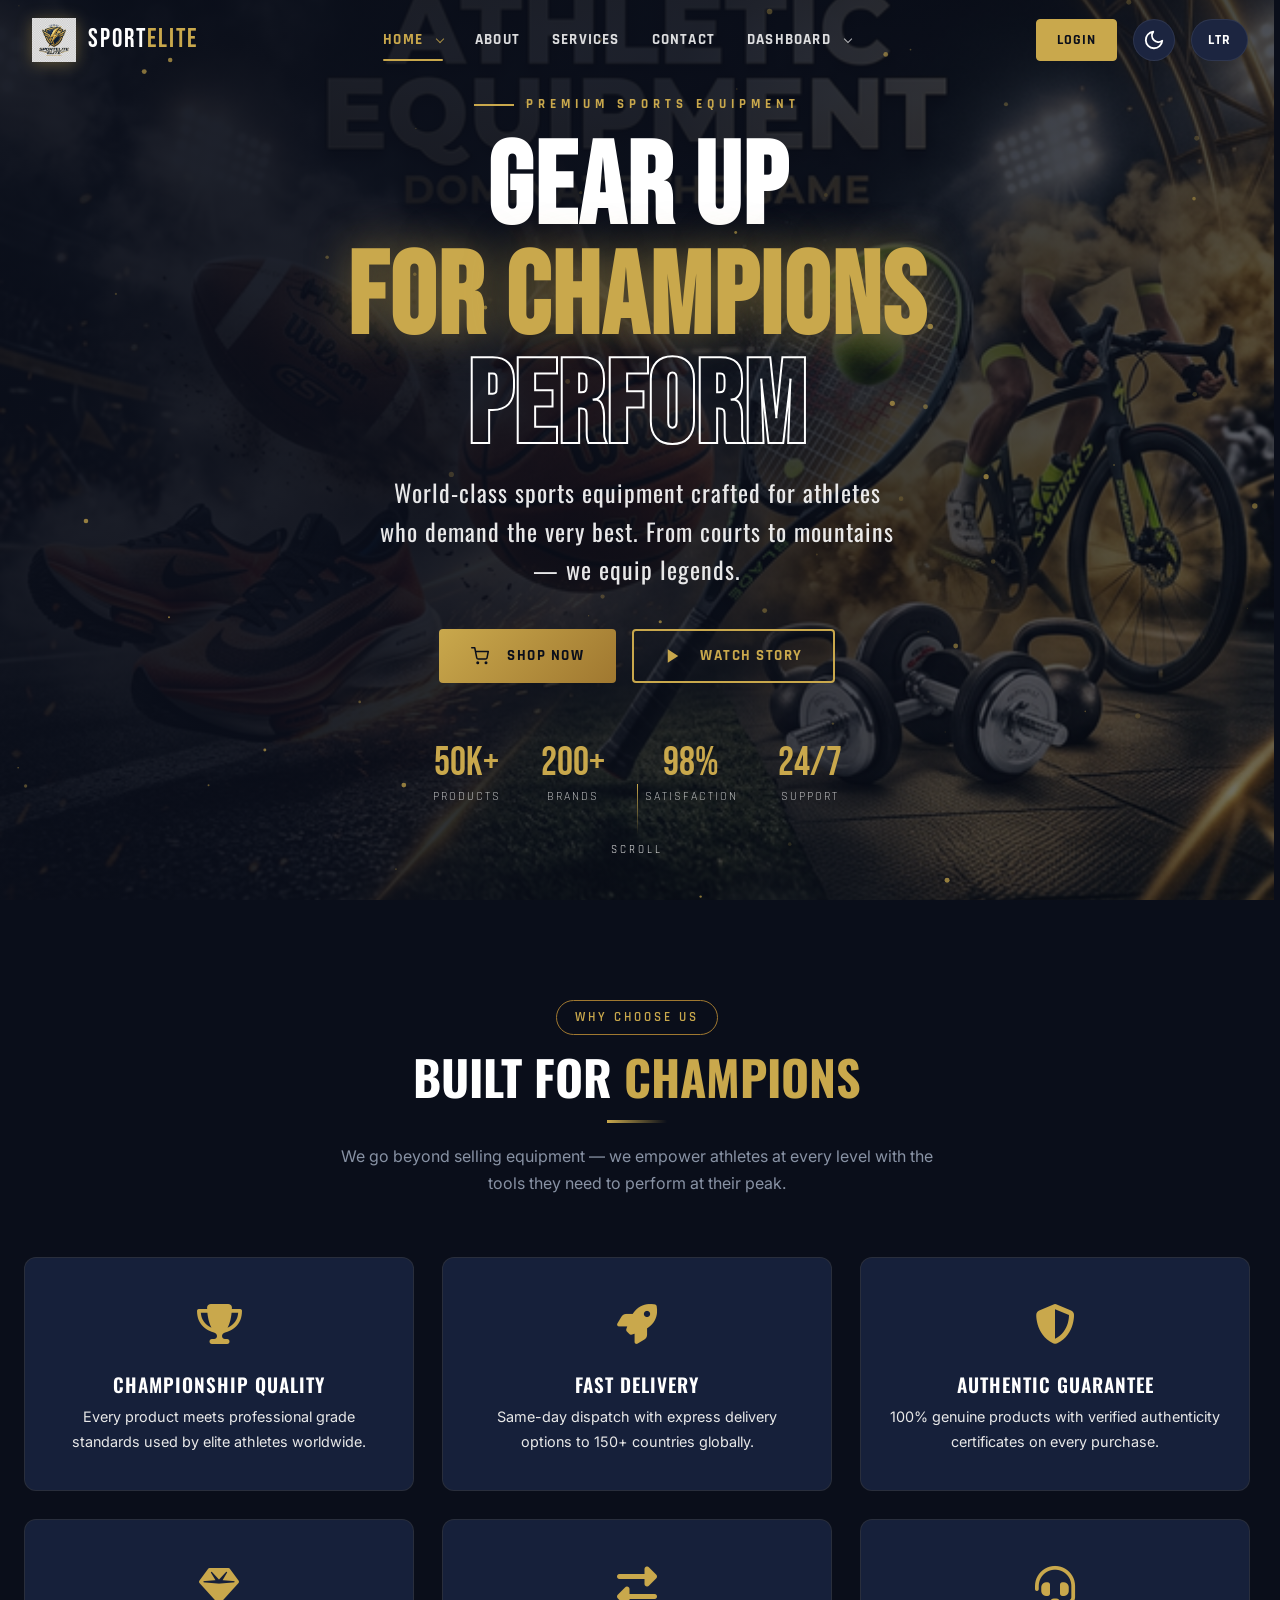
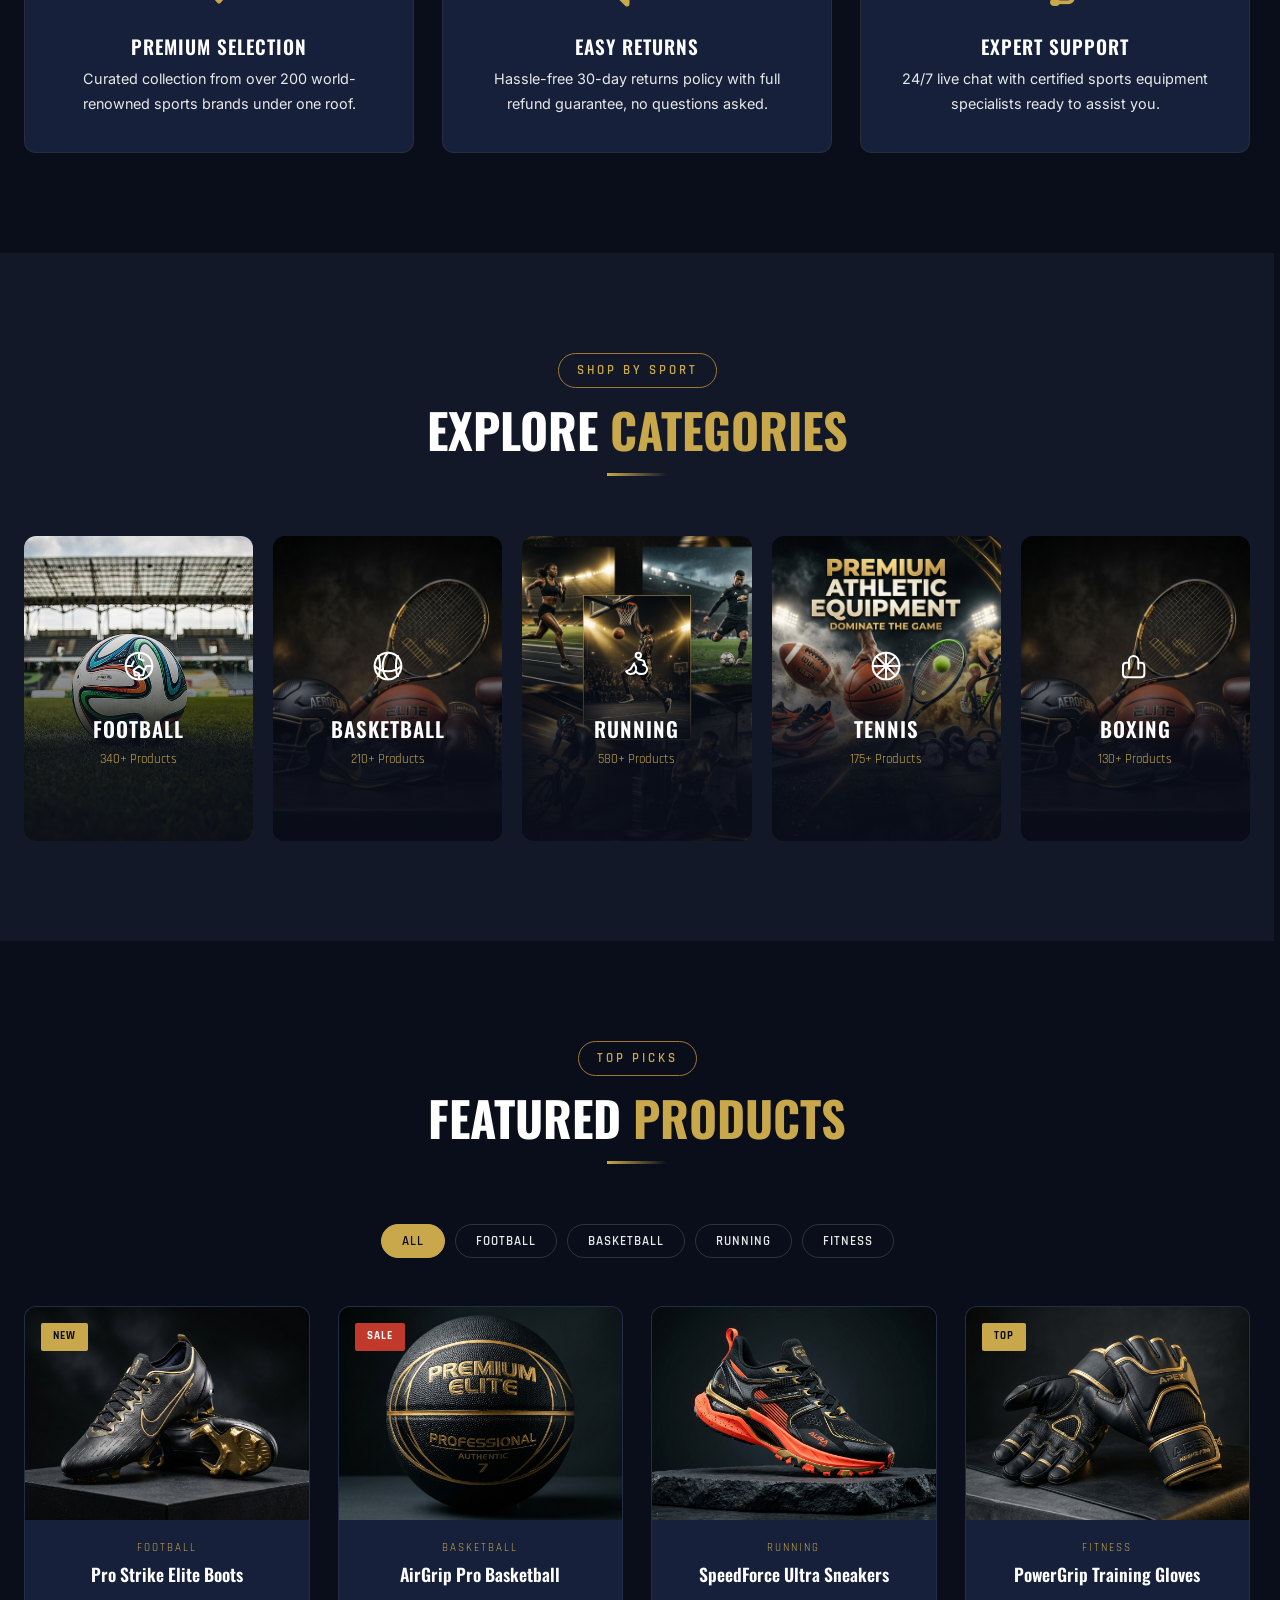
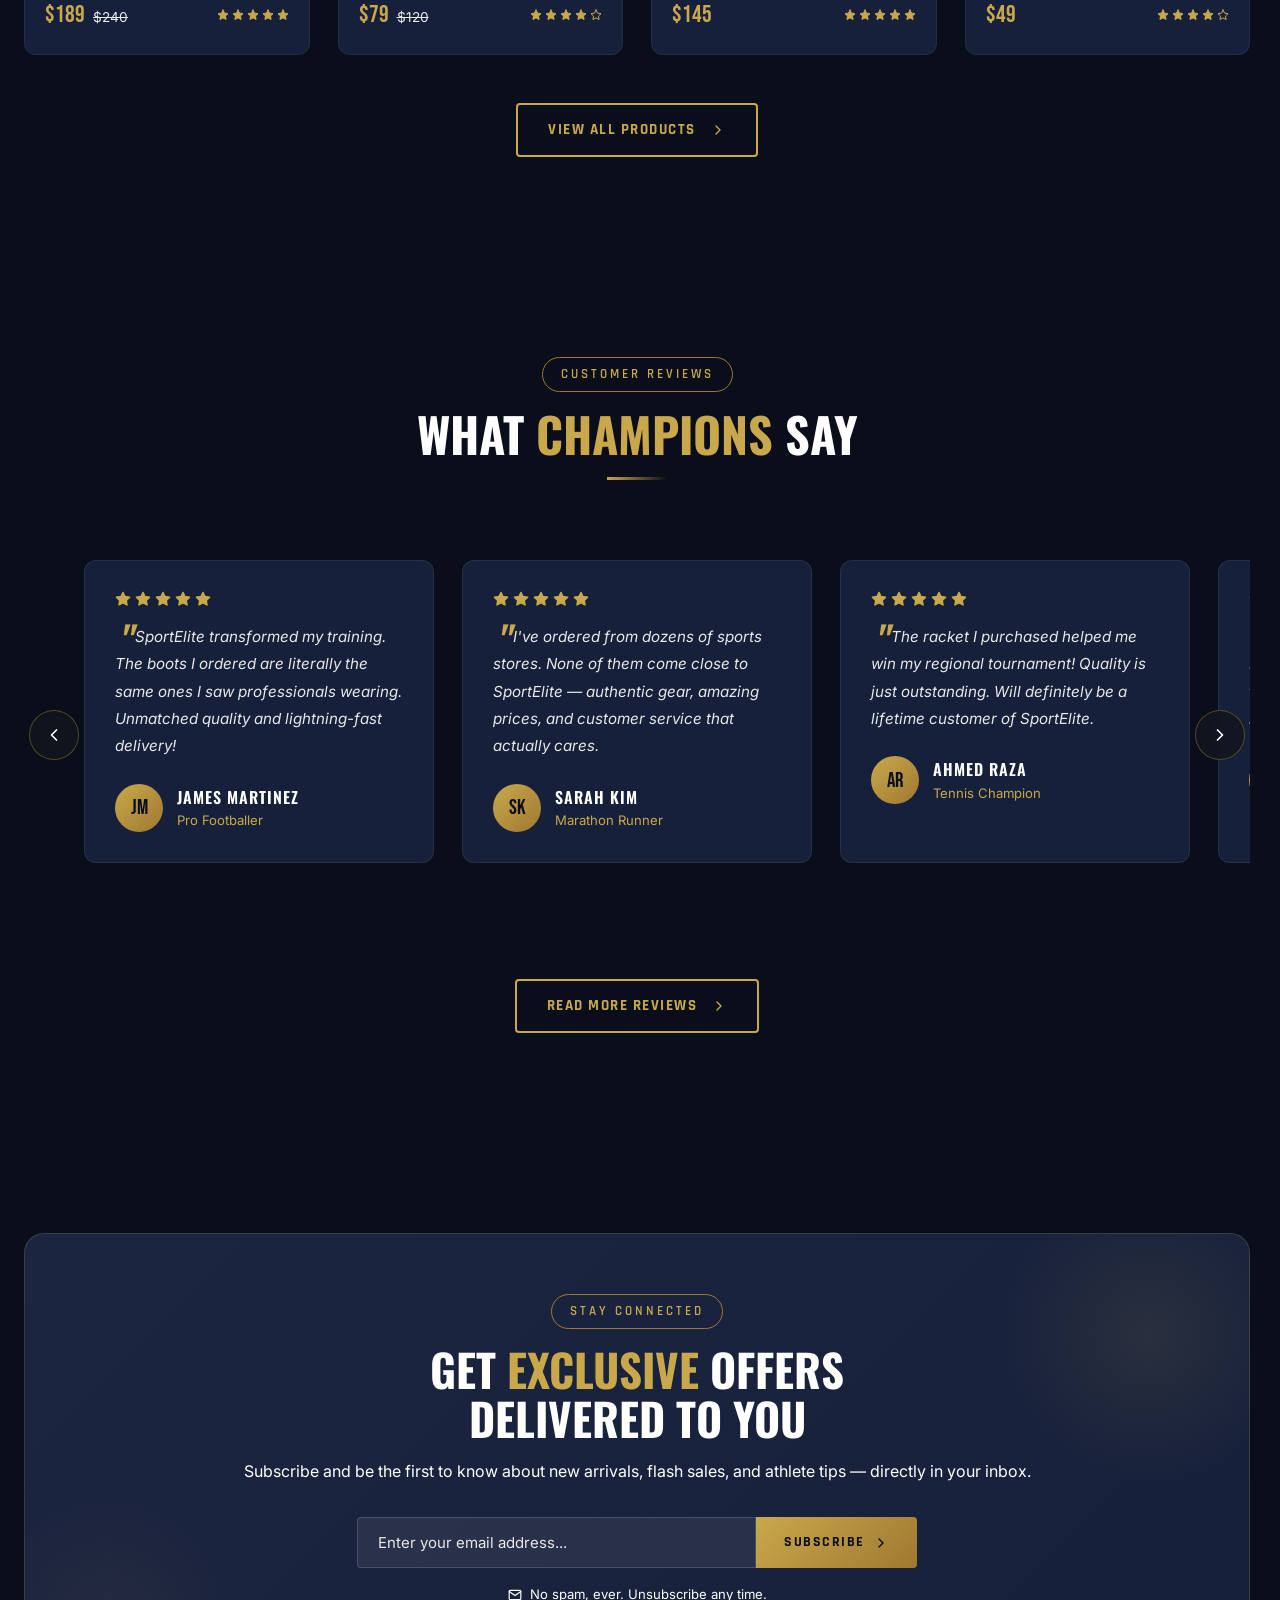
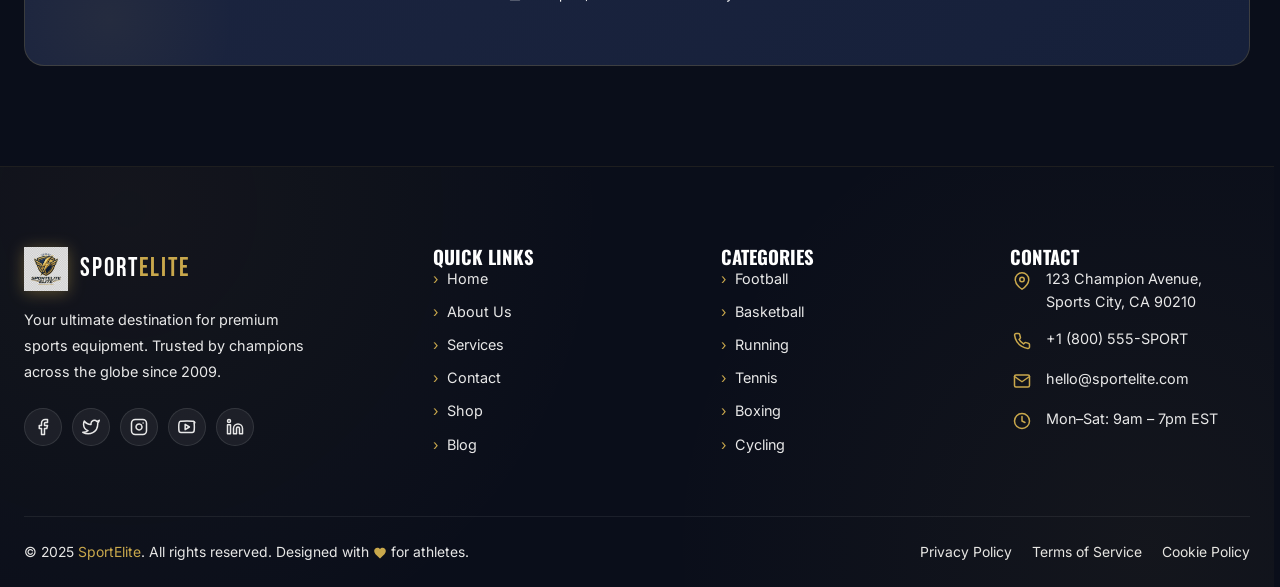
==== commit 48151983: "Update site content and assets" ====
--- a/index.html
+++ b/index.html
@@ -113,6 +113,29 @@
       <a href="login.html" class="mobile-login-btn">Login</a>
     </div>
 
+    <div class="mobile-nav-controls">
+      <button class="theme-toggle" aria-label="Toggle Dark/Light Theme" title="Toggle Dark/Light Theme">
+        <svg class="sun-icon" xmlns="http://www.w3.org/2000/svg" width="22" height="22" viewBox="0 0 24 24" fill="none"
+          stroke="currentColor" stroke-width="2" stroke-linecap="round" stroke-linejoin="round">
+          <circle cx="12" cy="12" r="5" />
+          <line x1="12" y1="1" x2="12" y2="3" />
+          <line x1="12" y1="21" x2="12" y2="23" />
+          <line x1="4.22" y1="4.22" x2="5.64" y2="5.64" />
+          <line x1="18.36" y1="18.36" x2="19.78" y2="19.78" />
+          <line x1="1" y1="12" x2="3" y2="12" />
+          <line x1="21" y1="12" x2="23" y2="12" />
+          <line x1="4.22" y1="19.78" x2="5.64" y2="18.36" />
+          <line x1="18.36" y1="5.64" x2="19.78" y2="4.22" />
+        </svg>
+        <svg class="moon-icon" xmlns="http://www.w3.org/2000/svg" width="22" height="22" viewBox="0 0 24 24" fill="none"
+          stroke="currentColor" stroke-width="2" stroke-linecap="round" stroke-linejoin="round">
+          <path d="M21 12.79A9 9 0 1 1 11.21 3 7 7 0 0 0 21 12.79z" />
+        </svg>
+      </button>
+      <button class="globe-btn" aria-label="Toggle RTL/LTR direction" title="Toggle RTL/LTR">
+        <span class="dir-label">LTR</span>
+      </button>
+    </div>
   </nav>
 
   <!-- ════════════════════════════════════════
@@ -291,7 +314,7 @@
         <div class="product-card reveal" data-cat="football">
           <span class="product-badge">New</span>
           <div class="product-img">
-            <img src="images/s2.jpg" alt="Pro Football Boots" loading="lazy" />
+            <img src="./images/top-pick-1.png" alt="Pro Strike Elite Boots" loading="lazy" />
             <div class="product-actions">
               <button class="product-action-btn" title="Add to Cart">
                 <svg viewBox="0 0 24 24" width="18" height="18" fill="none" stroke="currentColor" stroke-width="2" stroke-linecap="round" stroke-linejoin="round" style="margin-right:8px; vertical-align: middle;"><circle cx="9" cy="21" r="1"></circle><circle cx="20" cy="21" r="1"></circle><path d="M1 1h4l2.68 13.39a2 2 0 0 0 2 1.61h9.72a2 2 0 0 0 2-1.61L23 6H6"></path></svg>
@@ -321,7 +344,7 @@
         <div class="product-card reveal reveal-delay-1" data-cat="basketball">
           <span class="product-badge sale">Sale</span>
           <div class="product-img">
-            <img src="images/s3.webp" alt="Basketball" loading="lazy" />
+            <img src="./images/top-pick-2.png" alt="Basketball" loading="lazy" />
             <div class="product-actions">
               <button class="product-action-btn" title="Add to Cart">
                 <svg viewBox="0 0 24 24" width="18" height="18" fill="none" stroke="currentColor" stroke-width="2" stroke-linecap="round" stroke-linejoin="round" style="margin-right:8px; vertical-align: middle;"><circle cx="9" cy="21" r="1"></circle><circle cx="20" cy="21" r="1"></circle><path d="M1 1h4l2.68 13.39a2 2 0 0 0 2 1.61h9.72a2 2 0 0 0 2-1.61L23 6H6"></path></svg>
@@ -350,7 +373,7 @@
         <!-- Card 3 -->
         <div class="product-card reveal reveal-delay-2" data-cat="running">
           <div class="product-img">
-            <img src="images/s4.jpg" alt="Running Gear" />
+            <img src="./images/top-pick-3.png" alt="Running Gear" />
             <div class="product-actions">
               <button class="product-action-btn" title="Add to Cart">
                 <svg viewBox="0 0 24 24" width="18" height="18" fill="none" stroke="currentColor" stroke-width="2" stroke-linecap="round" stroke-linejoin="round" style="margin-right:8px; vertical-align: middle;"><circle cx="9" cy="21" r="1"></circle><circle cx="20" cy="21" r="1"></circle><path d="M1 1h4l2.68 13.39a2 2 0 0 0 2 1.61h9.72a2 2 0 0 0 2-1.61L23 6H6"></path></svg>
@@ -380,7 +403,7 @@
         <div class="product-card reveal reveal-delay-3" data-cat="fitness">
           <span class="product-badge">Top</span>
           <div class="product-img">
-            <img src="images/s5.avif" alt="Fitness Gloves" loading="lazy" />
+            <img src="./images/top-pick-4.png" alt="Fitness Gloves" loading="lazy" />
             <div class="product-actions">
               <button class="product-action-btn" title="Add to Cart">
                 <svg viewBox="0 0 24 24" width="18" height="18" fill="none" stroke="currentColor" stroke-width="2" stroke-linecap="round" stroke-linejoin="round" style="margin-right:8px; vertical-align: middle;"><circle cx="9" cy="21" r="1"></circle><circle cx="20" cy="21" r="1"></circle><path d="M1 1h4l2.68 13.39a2 2 0 0 0 2 1.61h9.72a2 2 0 0 0 2-1.61L23 6H6"></path></svg>
@@ -421,6 +444,12 @@
         <div class="gold-line"></div>
       </div>
       <div class="testimonials-container">
+        <button id="testi-prev" class="slider-arrow prev-arrow" aria-label="Previous Review">
+          <svg width="20" height="20" viewBox="0 0 24 24" fill="none" stroke="currentColor" stroke-width="2" stroke-linecap="round" stroke-linejoin="round"><path d="m15 18-6-6 6-6"/></svg>
+        </button>
+        <button id="testi-next" class="slider-arrow next-arrow" aria-label="Next Review">
+          <svg width="20" height="20" viewBox="0 0 24 24" fill="none" stroke="currentColor" stroke-width="2" stroke-linecap="round" stroke-linejoin="round"><path d="m9 18 6-6-6-6"/></svg>
+        </button>
         <div class="testimonials-track" id="testi-track">
           <div class="testi-card">
             <div class="testi-stars">
--- a/css/style.css
+++ b/css/style.css
@@ -837,6 +837,15 @@
   transition: var(--transition);
 }
 
+.mobile-nav-controls {
+  display: flex;
+  justify-content: center;
+  gap: 20px;
+  margin-top: 30px;
+  padding-top: 20px;
+  border-top: 1px solid var(--border-subtle);
+}
+
 @media (max-width: 480px) {
   .header-actions {
     gap: 8px;
@@ -1014,7 +1023,13 @@
   flex-wrap: wrap;
 }
 
-
+.hero-stat {
+  display: flex;
+  flex-direction: column;
+  align-items: center;
+  text-align: center;
+  gap: 4px;
+}
 
 .hero-stat .num {
   font-family: 'Bebas Neue', sans-serif;
@@ -1798,25 +1813,22 @@
 
 .testimonials-container {
   position: relative;
+  overflow: hidden;
+  padding: 20px 60px;
+}
+
+@media (max-width: 768px) {
+  .testimonials-container {
+    padding: 20px 40px;
+  }
 }
 
 .testimonials-track {
-  display: grid;
-  grid-template-columns: repeat(3, 1fr);
+  display: flex;
   gap: 28px;
   margin-bottom: 48px;
-}
-
-@media (max-width: 991px) {
-  .testimonials-track {
-    grid-template-columns: repeat(2, 1fr);
-  }
-}
-
-@media (max-width: 600px) {
-  .testimonials-track {
-    grid-template-columns: 1fr;
-  }
+  transition: transform 0.5s cubic-bezier(0.4, 0, 0.2, 1);
+  will-change: transform;
 }
 
 .testi-card {
@@ -1825,6 +1837,61 @@
   padding: 30px;
   border: 1px solid rgba(255, 255, 255, 0.07);
   transition: var(--transition);
+  flex: 0 0 calc((100% - 56px) / 3);
+  box-sizing: border-box;
+}
+
+@media (max-width: 991px) {
+  .testi-card {
+    flex: 0 0 calc((100% - 28px) / 2);
+  }
+}
+
+@media (max-width: 600px) {
+  .testi-card {
+    flex: 0 0 100%;
+  }
+}
+
+.slider-arrow {
+  position: absolute;
+  top: 50%;
+  transform: translateY(-50%);
+  width: 50px;
+  height: 50px;
+  border-radius: 50%;
+  background: rgba(18, 22, 31, 0.85);
+  border: 1px solid rgba(251, 191, 36, 0.3); /* Gold border */
+  color: var(--text-primary);
+  display: flex;
+  align-items: center;
+  justify-content: center;
+  cursor: pointer;
+  z-index: 10;
+  transition: all 0.3s ease;
+  backdrop-filter: blur(8px);
+}
+
+.slider-arrow:hover {
+  background: var(--gold);
+  color: var(--bg-primary);
+  border-color: var(--gold);
+  box-shadow: 0 0 15px rgba(251, 191, 36, 0.4);
+}
+
+.prev-arrow {
+  left: 5px;
+}
+
+.next-arrow {
+  right: 5px;
+}
+
+@media (max-width: 768px) {
+  .slider-arrow {
+    width: 40px;
+    height: 40px;
+  }
 }
 
 .testi-card:hover {
@@ -3073,6 +3140,11 @@
     display: none;
   }
 
+  .header-actions .theme-toggle,
+  .header-actions .globe-btn {
+    display: none;
+  }
+
   .hamburger {
     display: flex;
   }
@@ -3558,6 +3630,28 @@
   letter-spacing: 1px;
   opacity: 0.7;
   font-size: 0.85rem;
+}
+.impact-content {
+  display: flex;
+  flex-direction: column;
+  justify-content: center;
+  gap: 20px;
+}
+
+.impact-content h3 {
+  font-family: 'Oswald', sans-serif;
+  font-size: 3rem;
+  line-height: 1.1;
+  text-transform: uppercase;
+  color: var(--text-primary);
+  margin: 0;
+}
+
+.impact-content p {
+  font-size: 1.05rem;
+  line-height: 1.8;
+  color: var(--gray);
+  margin: 0;
 }
 
 /* 7. Lab Section (Scanline) */
@@ -4335,34 +4429,178 @@
 
 .vitals-grid {
   display: grid;
-  grid-template-columns: 1fr 1fr;
-  gap: 30px;
+  grid-template-columns: repeat(4, 1fr);
+  gap: 20px;
   margin-bottom: 40px;
 }
 
+@media (max-width: 992px) {
+  .vitals-grid {
+    grid-template-columns: repeat(2, 1fr);
+  }
+}
+
+@media (max-width: 480px) {
+  .vitals-grid {
+    grid-template-columns: 1fr;
+  }
+}
+
 .vital-card {
-  background: var(--border-subtle);
-  padding: 24px;
+  background: var(--bg-card);
+  border: 1px solid rgba(255, 255, 255, 0.05);
+  padding: 24px 16px;
   border-radius: 15px;
   text-align: center;
-}
-
-.chart-mockup {
-  display: flex;
+  transition: var(--transition);
+}
+
+.vital-card:hover {
+  border-color: rgba(201, 168, 76, 0.3);
+  transform: translateY(-2px);
+}
+
+.vital-card .v-label {
+  font-family: 'Rajdhani', sans-serif;
+  font-weight: 600;
+  text-transform: uppercase;
+  letter-spacing: 1px;
+  font-size: 12px;
+  color: var(--text-secondary);
+  display: block;
+  margin-bottom: 8px;
+}
+
+.vital-card .v-value {
+  font-family: 'Bebas Neue', sans-serif;
+  font-size: 2.2rem;
+  color: var(--gold);
+  line-height: 1;
+}
+
+.vital-card .v-unit {
+  font-family: 'Rajdhani', sans-serif;
+  font-size: 11px;
+  color: var(--gray);
+  display: block;
+  margin-top: 4px;
+  text-transform: uppercase;
+  letter-spacing: 1px;
+}
+
+/* Redesigned Chart Mockup */
+.analytics-chart-container {
+  display: flex;
+  flex-direction: column;
+  background: var(--bg-card);
+  border: 1px solid rgba(255, 255, 255, 0.05);
+  border-radius: 15px;
+  padding: 28px;
+  position: relative;
+}
+
+.chart-main {
+  display: flex;
+  height: 220px;
+  gap: 16px;
+  position: relative;
+}
+
+.chart-y-axis {
+  display: flex;
+  flex-direction: column;
+  justify-content: space-between;
+  height: 200px; /* Aligns with bars height */
+  color: var(--gray);
+  font-family: 'Rajdhani', sans-serif;
+  font-weight: 600;
+  font-size: 11px;
+  box-sizing: border-box;
+  text-align: right;
+  width: 25px;
+}
+
+.chart-grid-area {
+  flex-grow: 1;
+  position: relative;
+  height: 200px; /* Same height as bars */
+}
+
+.chart-grid-lines {
+  position: absolute;
+  inset: 0;
+  display: flex;
+  flex-direction: column;
+  justify-content: space-between;
+  pointer-events: none;
+}
+
+.chart-grid-line {
+  width: 100%;
+  border-bottom: 1px dashed rgba(255, 255, 255, 0.08);
+}
+
+.chart-bars {
+  display: flex;
+  justify-content: space-around;
   align-items: flex-end;
-  gap: 16px;
-  height: 120px;
-  border-bottom: 2px solid rgba(255, 255, 255, 0.1);
-  padding-bottom: 5px;
-  max-width: 400px;
+  height: 100%;
+  position: relative;
+  z-index: 2;
+  padding: 0 10px;
+}
+
+.chart-bar-wrapper {
+  display: flex;
+  flex-direction: column;
+  align-items: center;
+  height: 100%;
+  justify-content: flex-end;
+  flex-grow: 1;
 }
 
 .bar {
-  flex: 1;
-  background: var(--gold);
-  border-radius: 5px 5px 0 0;
+  width: 32px;
+  background: linear-gradient(180deg, var(--gold) 0%, rgba(201, 168, 76, 0.3) 100%);
+  border-radius: 6px 6px 0 0;
   transform-origin: bottom;
   transition: transform 1.5s cubic-bezier(0.165, 0.84, 0.44, 1);
+  box-shadow: 0 0 15px rgba(201, 168, 76, 0.2);
+  position: relative;
+}
+
+.bar::after {
+  content: attr(data-value);
+  position: absolute;
+  top: -24px;
+  left: 50%;
+  transform: translateX(-50%);
+  color: var(--text-primary);
+  font-family: 'Rajdhani', sans-serif;
+  font-size: 11px;
+  font-weight: 700;
+  opacity: 0;
+  transition: opacity 0.5s ease 1s;
+}
+
+.visible .bar::after {
+  opacity: 1;
+}
+
+.chart-x-axis {
+  display: flex;
+  justify-content: space-around;
+  margin-top: 10px;
+  color: var(--gray);
+  font-family: 'Rajdhani', sans-serif;
+  font-size: 12px;
+  font-weight: 600;
+  text-transform: uppercase;
+}
+
+.chart-x-label {
+  flex-grow: 1;
+  text-align: center;
 }
 
 .reveal-expand {
@@ -4510,13 +4748,48 @@
 
 .corp-logos {
   margin-top: 40px;
-  font-family: 'Bebas Neue', sans-serif;
-  font-size: 2.5rem;
-  color: rgba(255, 255, 255, 0.1);
   display: flex;
   justify-content: center;
   gap: 40px;
   flex-wrap: wrap;
+  align-items: center;
+}
+
+.corp-logo {
+  font-family: 'Bebas Neue', sans-serif;
+  font-size: 2.8rem;
+  letter-spacing: 2px;
+  font-weight: 900;
+  transition: all 0.3s ease;
+  opacity: 0.4;
+  cursor: pointer;
+  text-transform: uppercase;
+}
+
+.corp-logo.nike {
+  color: #FFFFFF;
+  text-shadow: 0 0 10px rgba(255,255,255,0.3);
+}
+.corp-logo.adidas {
+  color: #0072C6;
+  text-shadow: 0 0 10px rgba(0,114,198,0.3);
+}
+.corp-logo.puma {
+  color: #FF6600;
+  text-shadow: 0 0 10px rgba(255,102,0,0.3);
+}
+.corp-logo.under-armour {
+  color: #E60012;
+  text-shadow: 0 0 10px rgba(230,0,18,0.3);
+}
+.corp-logo.reebok {
+  color: #D30A15;
+  text-shadow: 0 0 10px rgba(211,10,21,0.3);
+}
+
+.corp-logo:hover {
+  opacity: 1;
+  transform: scale(1.05);
 }
 
 /* 12. Youth Academy */
@@ -5642,13 +5915,9 @@
 }
 
 .faq-visual {
-  height: 450px;
   display: flex;
   align-items: center;
   justify-content: center;
-  background: rgba(255, 255, 255, 0.02);
-  border-radius: 50%;
-  border: 1px dashed rgba(201, 168, 76, 0.3);
   position: relative;
 }
 
@@ -5850,4 +6119,181 @@
 .award-front svg {
   width: 60px;
   height: 60px;
+}
+
+/* ===== CONTACT SPLIT LAYOUT ===== */
+.contact-split-section {
+  padding: 100px 0;
+  background: var(--bg-secondary);
+}
+
+.contact-split-grid {
+  display: grid;
+  grid-template-columns: 1.1fr 1fr;
+  gap: 60px;
+  align-items: flex-start;
+}
+
+@media (max-width: 992px) {
+  .contact-split-grid {
+    grid-template-columns: 1fr;
+    gap: 50px;
+  }
+}
+
+.contact-info-panel, .contact-form-panel {
+  display: flex;
+  flex-direction: column;
+  gap: 30px;
+}
+
+.info-cards-container {
+  display: flex;
+  flex-direction: column;
+  gap: 20px;
+}
+
+.info-card {
+  background: var(--bg-card);
+  border: 1px solid rgba(255, 255, 255, 0.05);
+  border-radius: var(--radius);
+  padding: 20px;
+  display: flex;
+  gap: 20px;
+  align-items: center;
+  transition: var(--transition);
+}
+
+.info-card:hover {
+  border-color: rgba(201, 168, 76, 0.3);
+  transform: translateX(5px);
+}
+
+[dir="rtl"] .info-card:hover {
+  transform: translateX(-5px);
+}
+
+.info-card .card-icon {
+  width: 50px;
+  height: 50px;
+  border-radius: 50%;
+  background: rgba(201, 168, 76, 0.1);
+  display: flex;
+  align-items: center;
+  justify-content: center;
+  flex-shrink: 0;
+}
+
+.info-card .card-icon svg {
+  color: var(--gold);
+}
+
+.info-card .card-text h4 {
+  font-family: 'Oswald', sans-serif;
+  text-transform: uppercase;
+  font-size: 1.1rem;
+  color: var(--text-primary);
+  margin-bottom: 4px;
+  letter-spacing: 0.5px;
+}
+
+.info-card .card-text p {
+  color: var(--gray);
+  font-size: 0.95rem;
+  margin: 0;
+}
+
+.departments-list-panel {
+  background: var(--bg-card);
+  border: 1px solid rgba(255, 255, 255, 0.05);
+  border-radius: var(--radius);
+  padding: 24px;
+}
+
+.departments-list-panel h3 {
+  font-family: 'Oswald', sans-serif;
+  text-transform: uppercase;
+  font-size: 1.2rem;
+  color: var(--gold);
+  margin-bottom: 16px;
+  letter-spacing: 1px;
+}
+
+.dept-list-item {
+  display: flex;
+  justify-content: space-between;
+  padding: 12px 0;
+  border-bottom: 1px solid rgba(255, 255, 255, 0.05);
+  font-size: 0.95rem;
+}
+
+.dept-list-item:last-child {
+  border-bottom: none;
+  padding-bottom: 0;
+}
+
+.dept-list-item span {
+  color: var(--text-secondary);
+  font-weight: 500;
+}
+
+.dept-list-item a {
+  color: var(--gold);
+  text-decoration: none;
+  transition: var(--transition);
+}
+
+.dept-list-item a:hover {
+  text-decoration: underline;
+  opacity: 0.8;
+}
+
+.contact-form-panel .elite-form {
+  background: var(--bg-card);
+  border: 1px solid rgba(255, 255, 255, 0.05);
+  border-radius: var(--radius);
+  padding: 40px;
+  display: flex;
+  flex-direction: column;
+  gap: 20px;
+}
+
+.contact-form-panel .form-row {
+  display: grid;
+  grid-template-columns: 1fr 1fr;
+  gap: 20px;
+}
+
+@media (max-width: 600px) {
+  .contact-form-panel .form-row {
+    grid-template-columns: 1fr;
+  }
+}
+
+.contact-form-panel input, .contact-form-panel textarea {
+  background: rgba(255, 255, 255, 0.03);
+  border: 1px solid rgba(255, 255, 255, 0.08);
+  border-radius: 8px;
+  color: var(--text-primary);
+  padding: 16px;
+  font-family: inherit;
+  font-size: 0.95rem;
+  transition: var(--transition);
+  width: 100%;
+  box-sizing: border-box;
+}
+
+.contact-form-panel input:focus, .contact-form-panel textarea:focus {
+  border-color: var(--gold);
+  background: rgba(201, 168, 76, 0.05);
+  outline: none;
+}
+
+.faq-visual-img {
+  width: 100%;
+  max-width: 420px;
+  height: auto;
+  border-radius: var(--radius);
+  border: 1px solid rgba(255, 255, 255, 0.05);
+  box-shadow: 0 15px 35px rgba(0, 0, 0, 0.4);
 }
